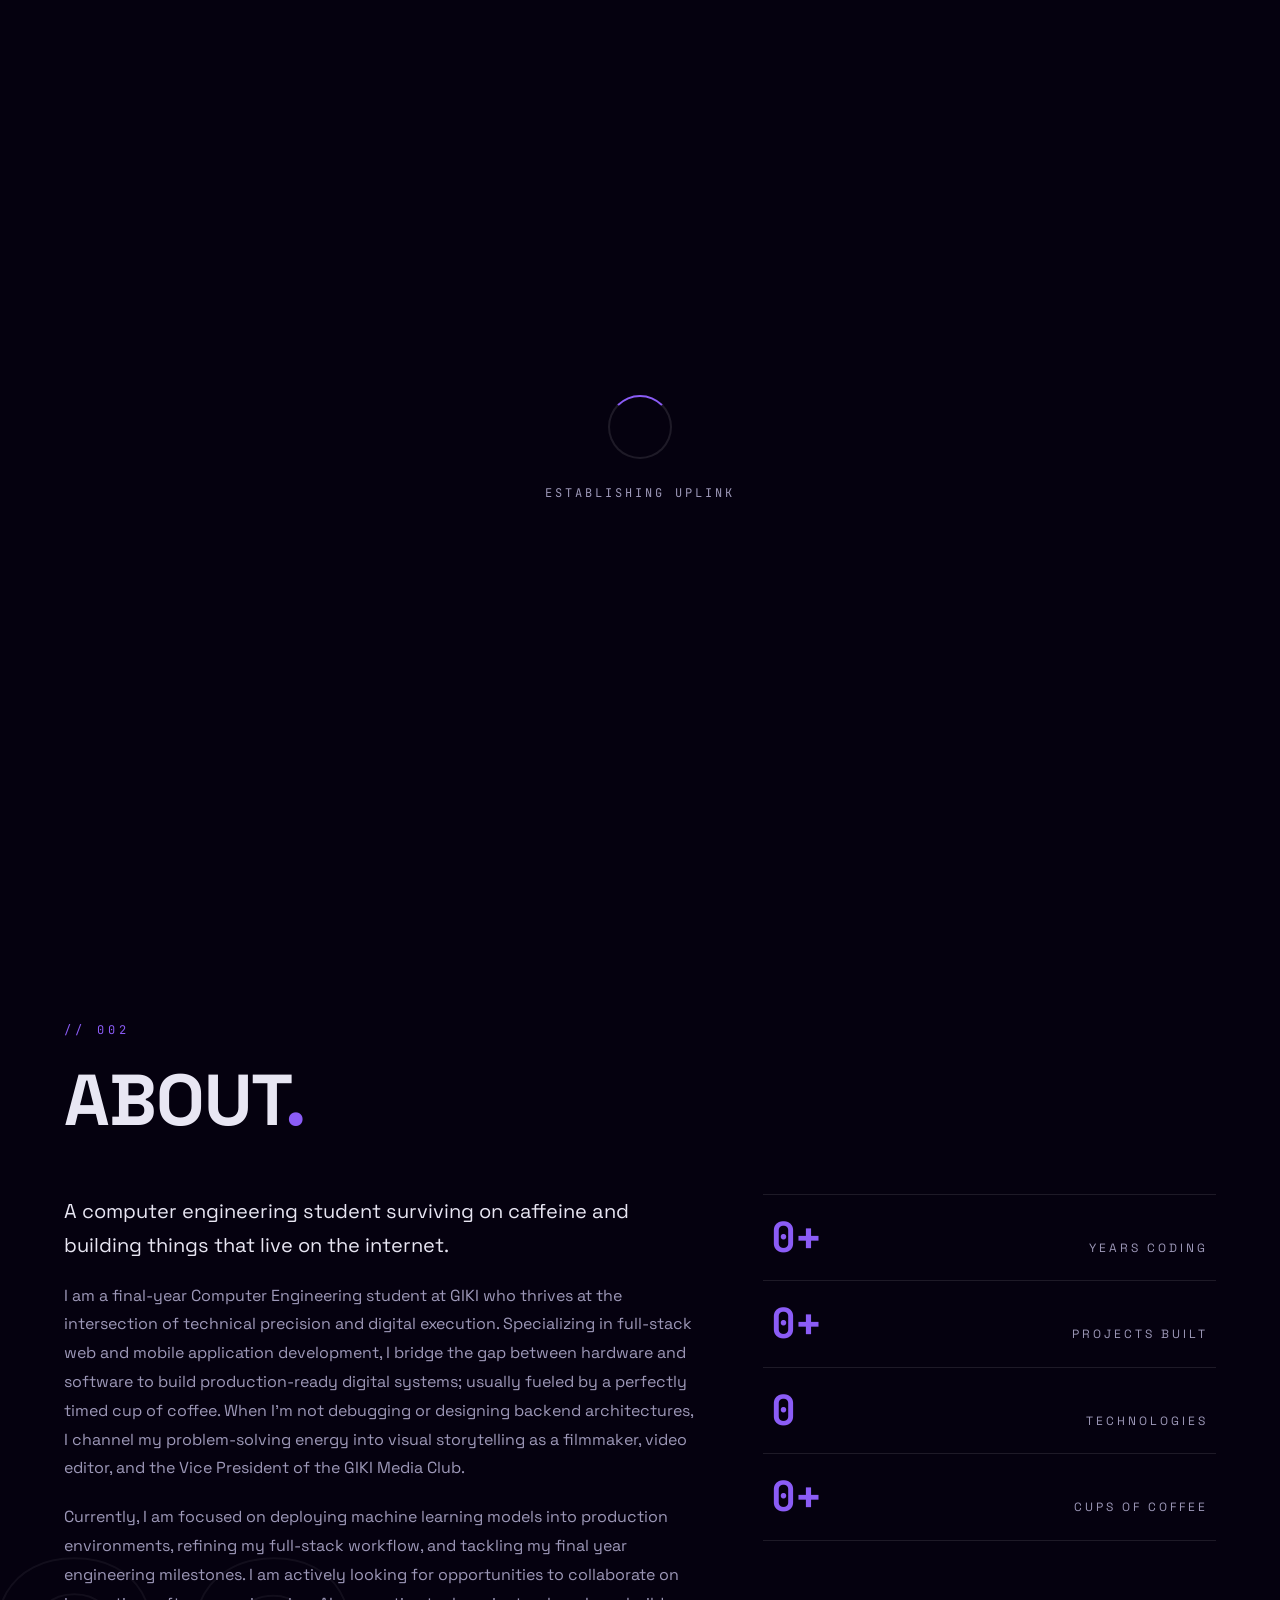
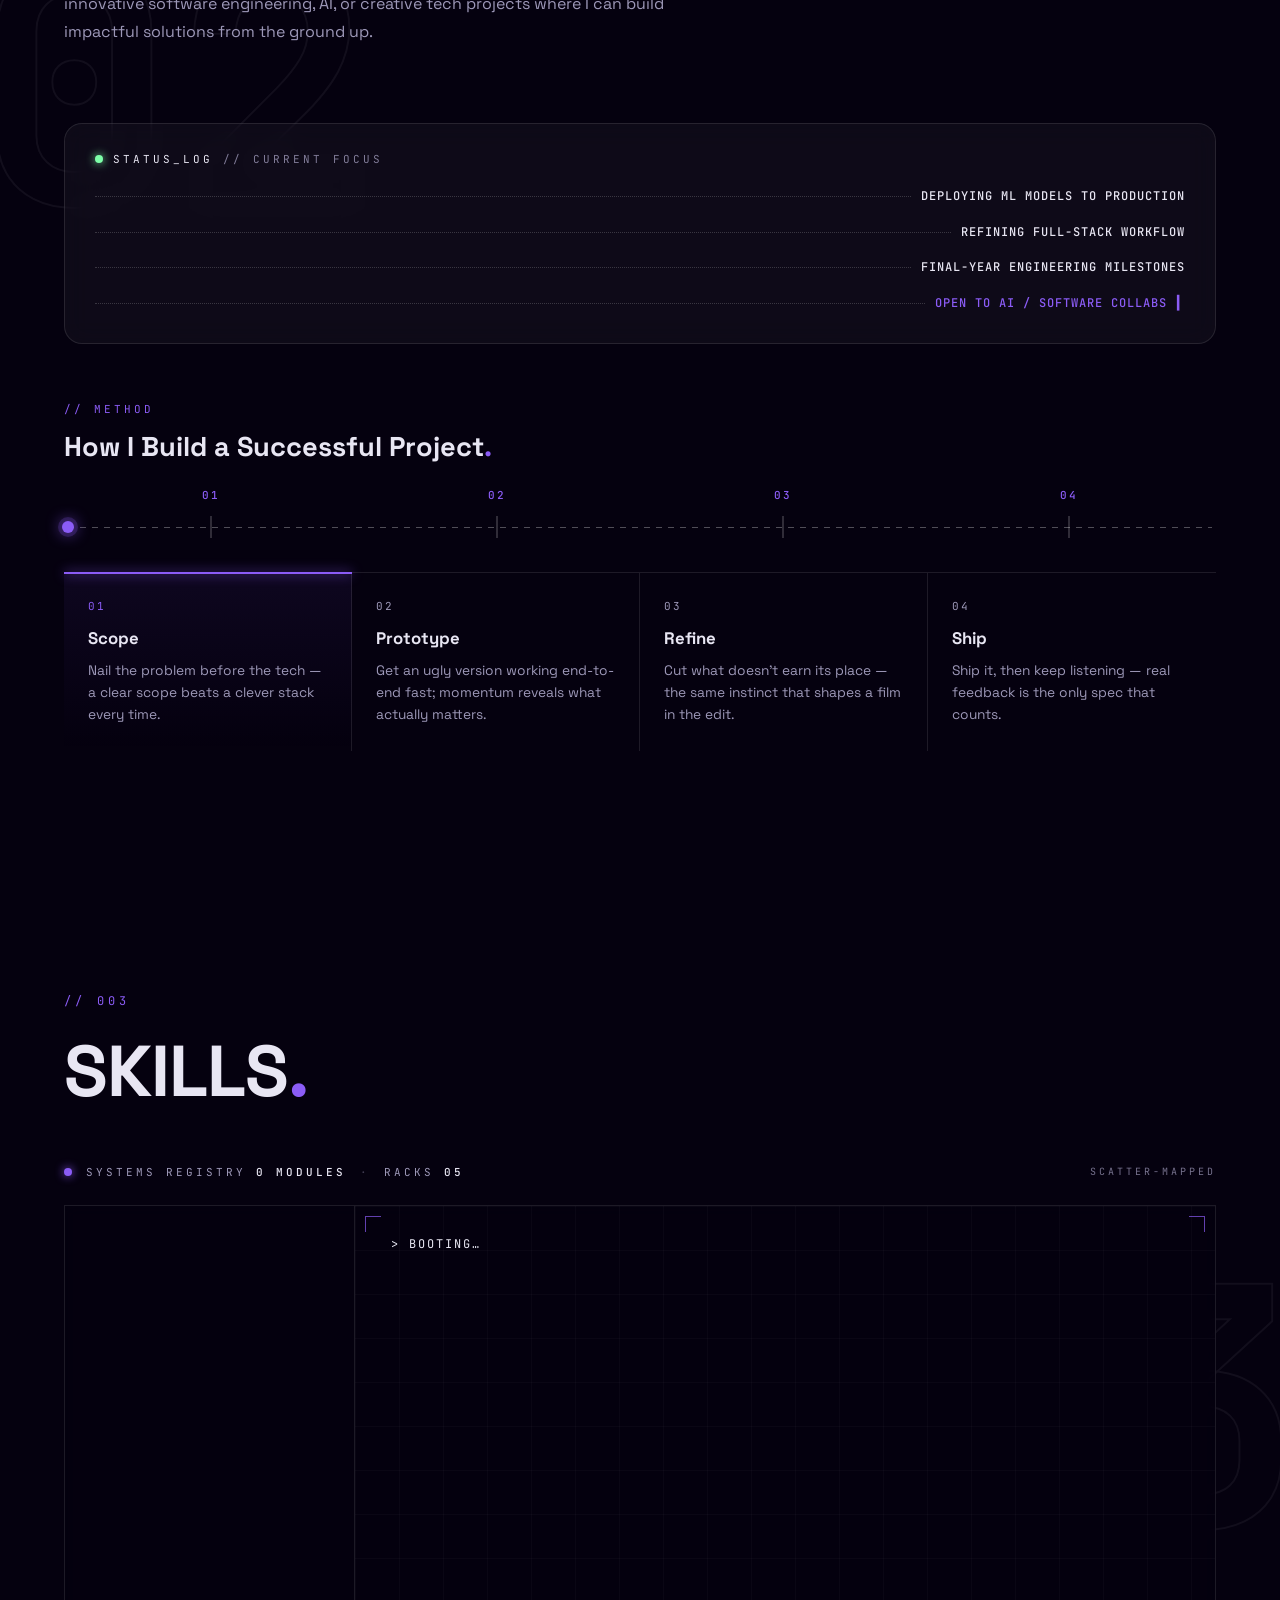
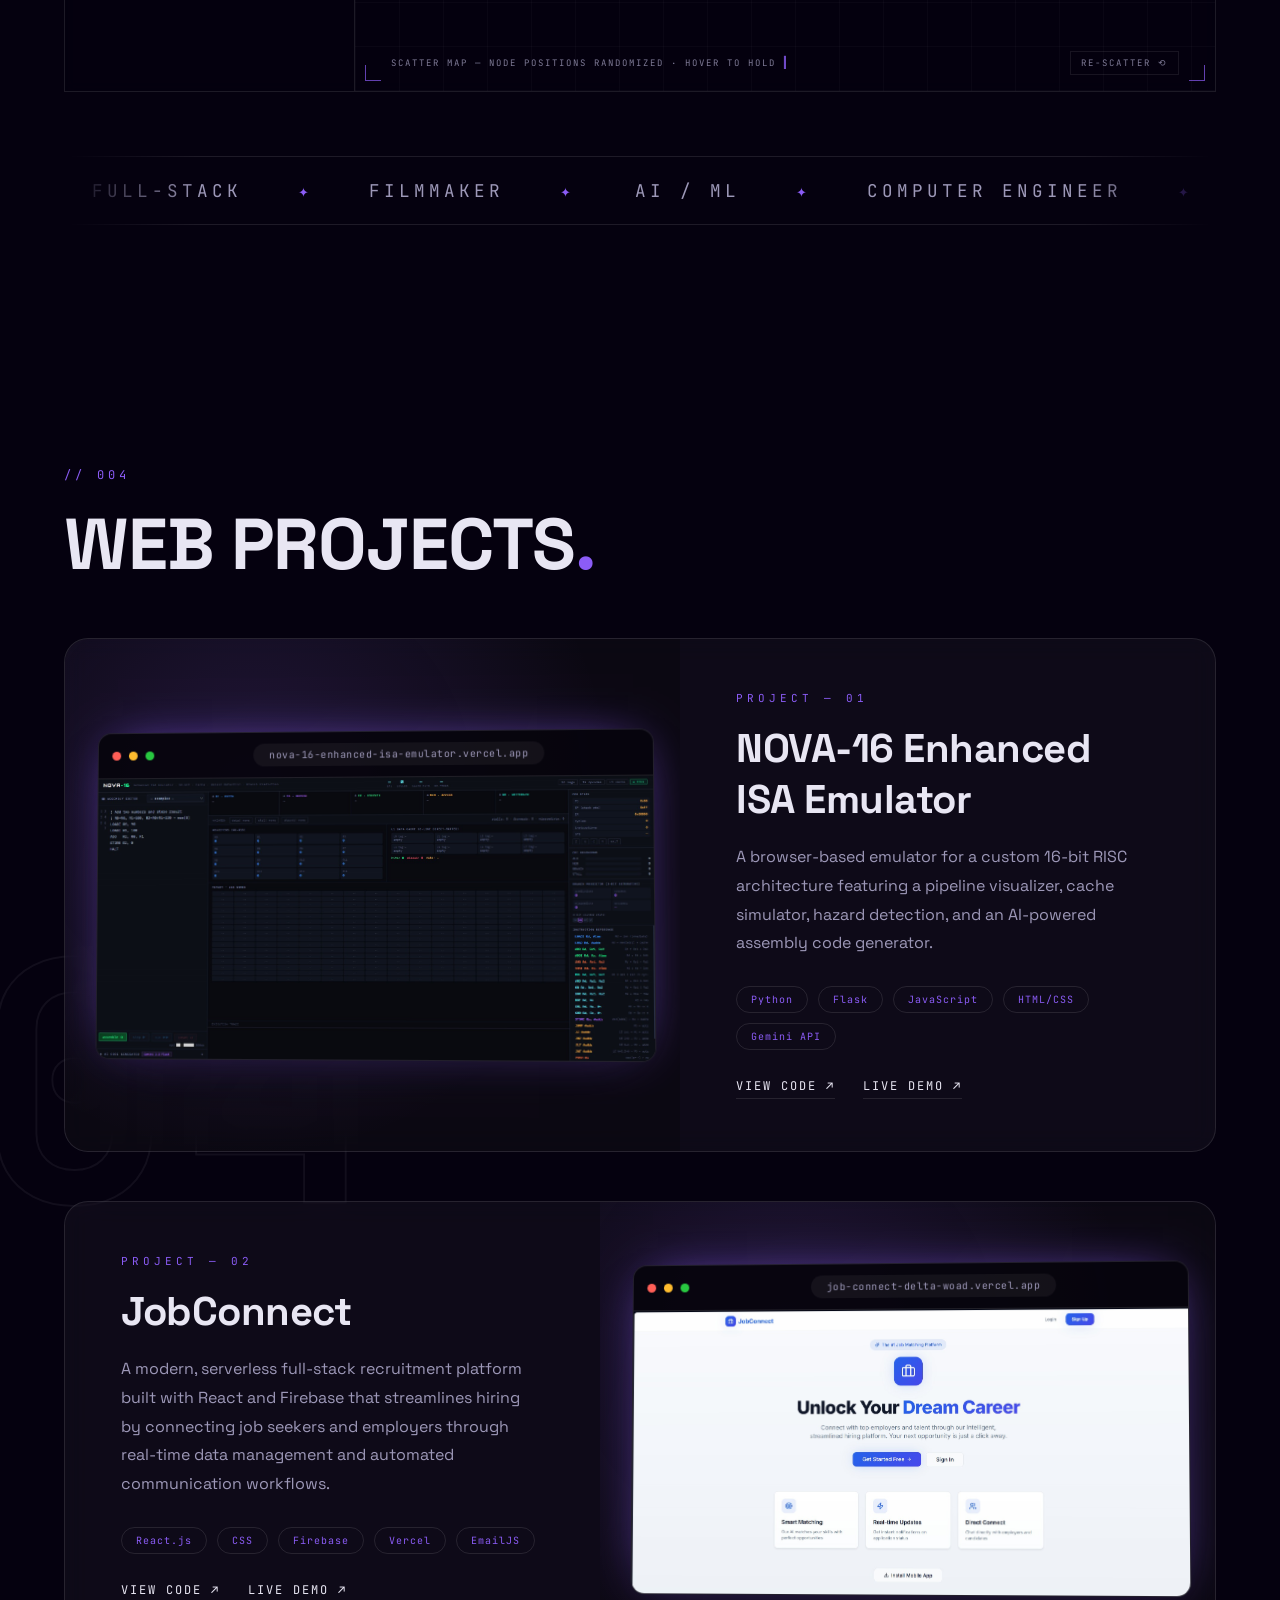
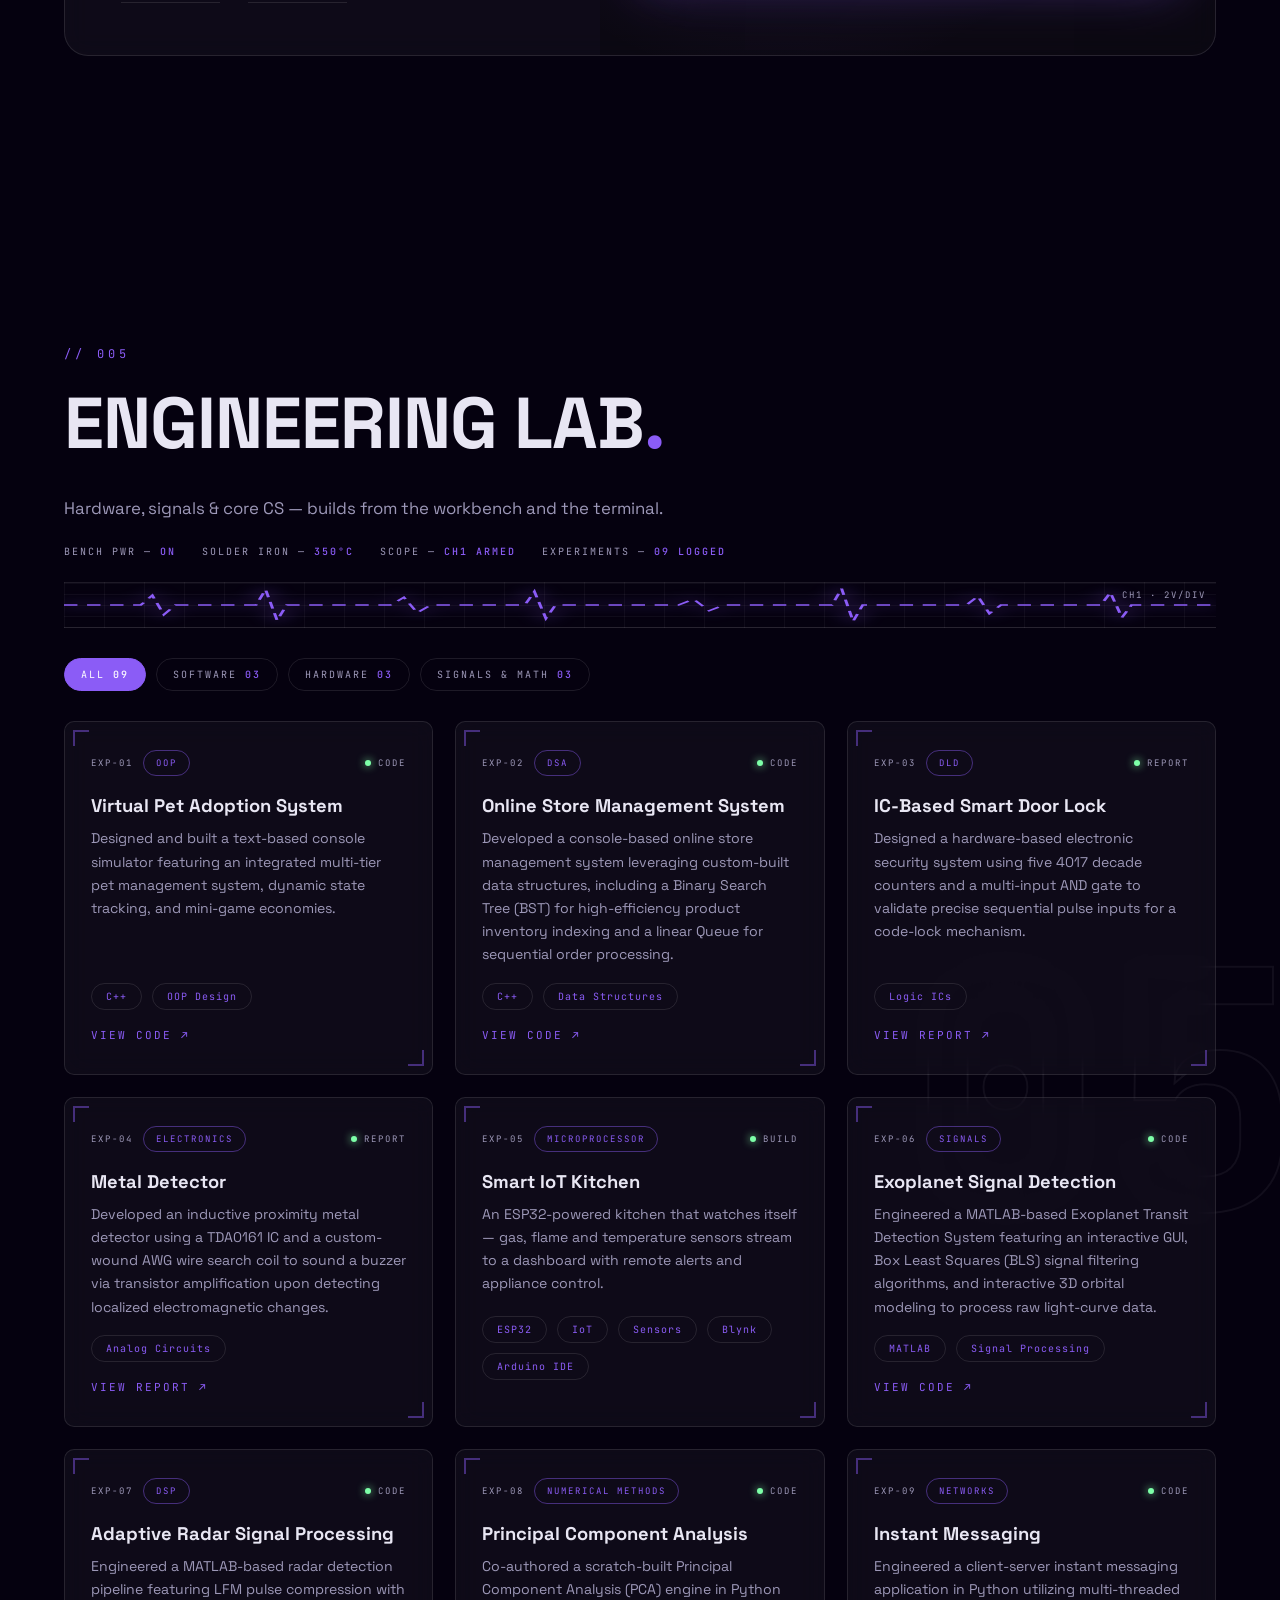
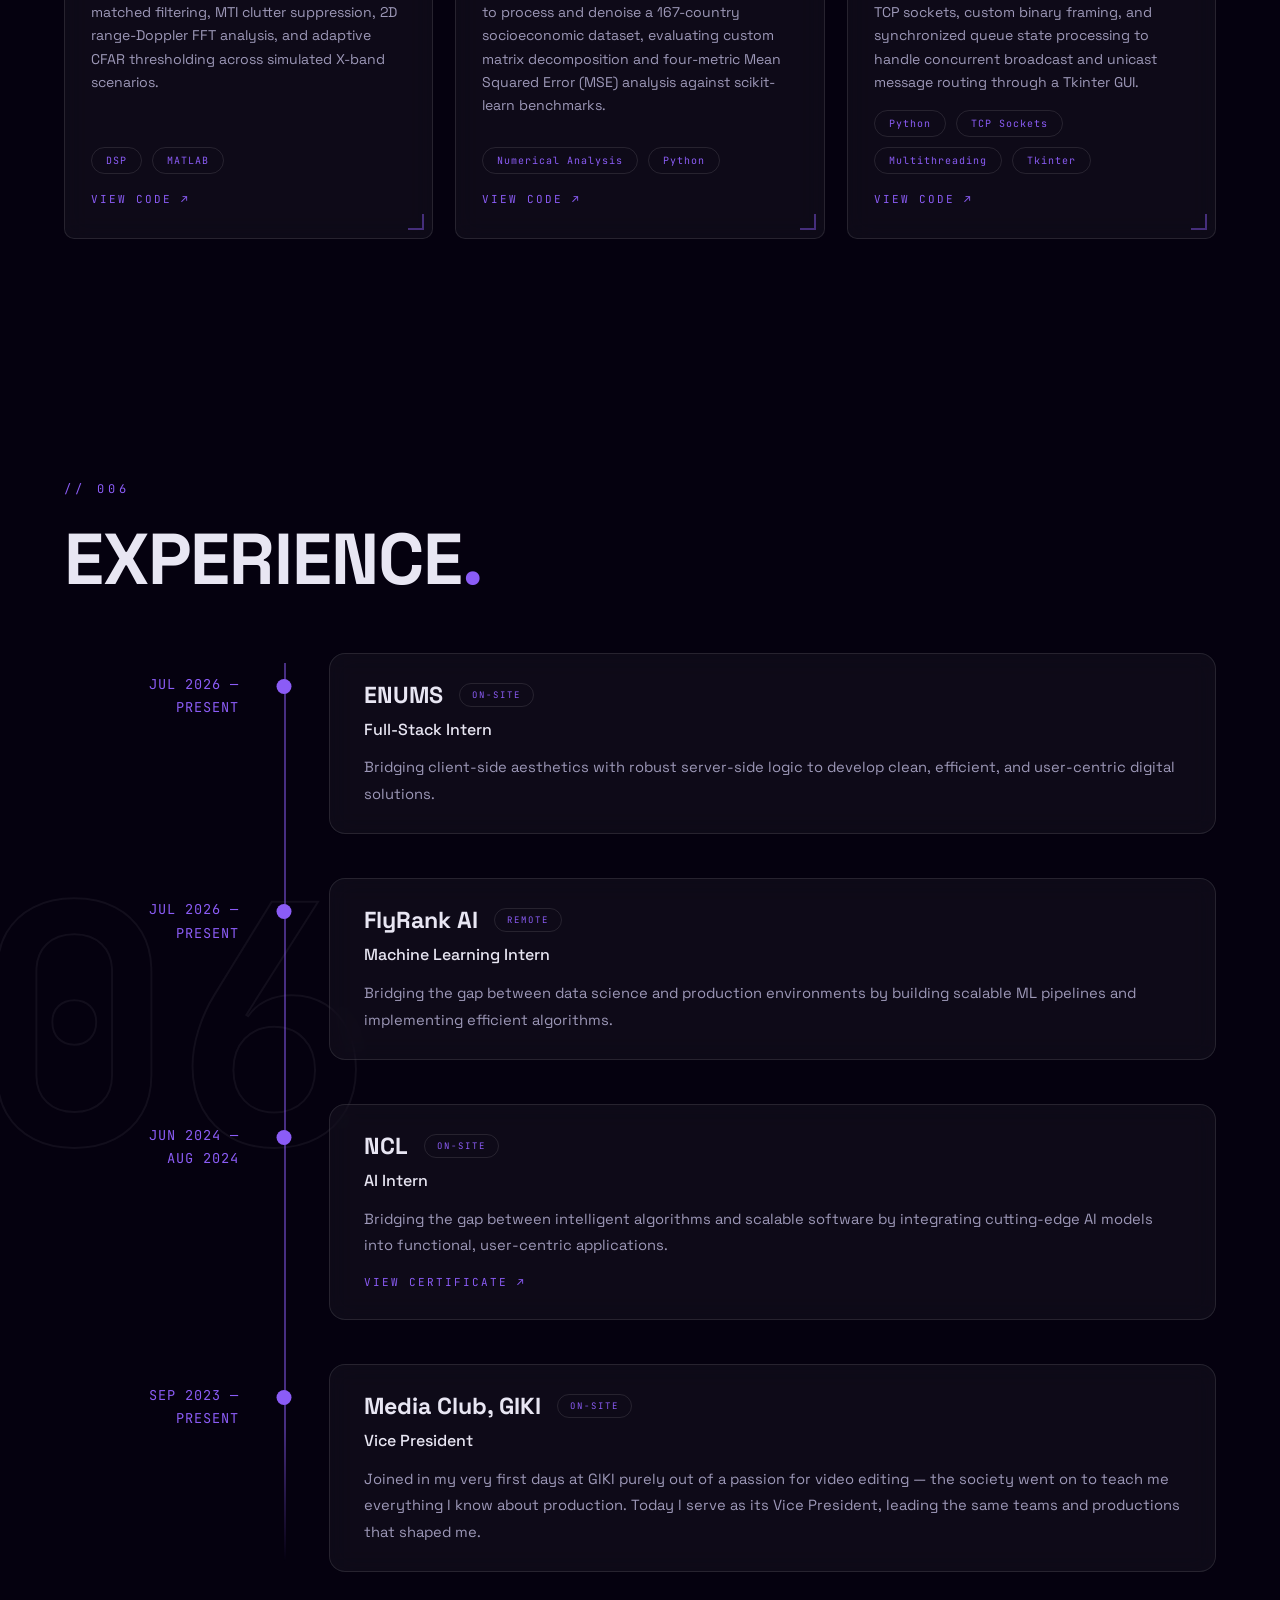
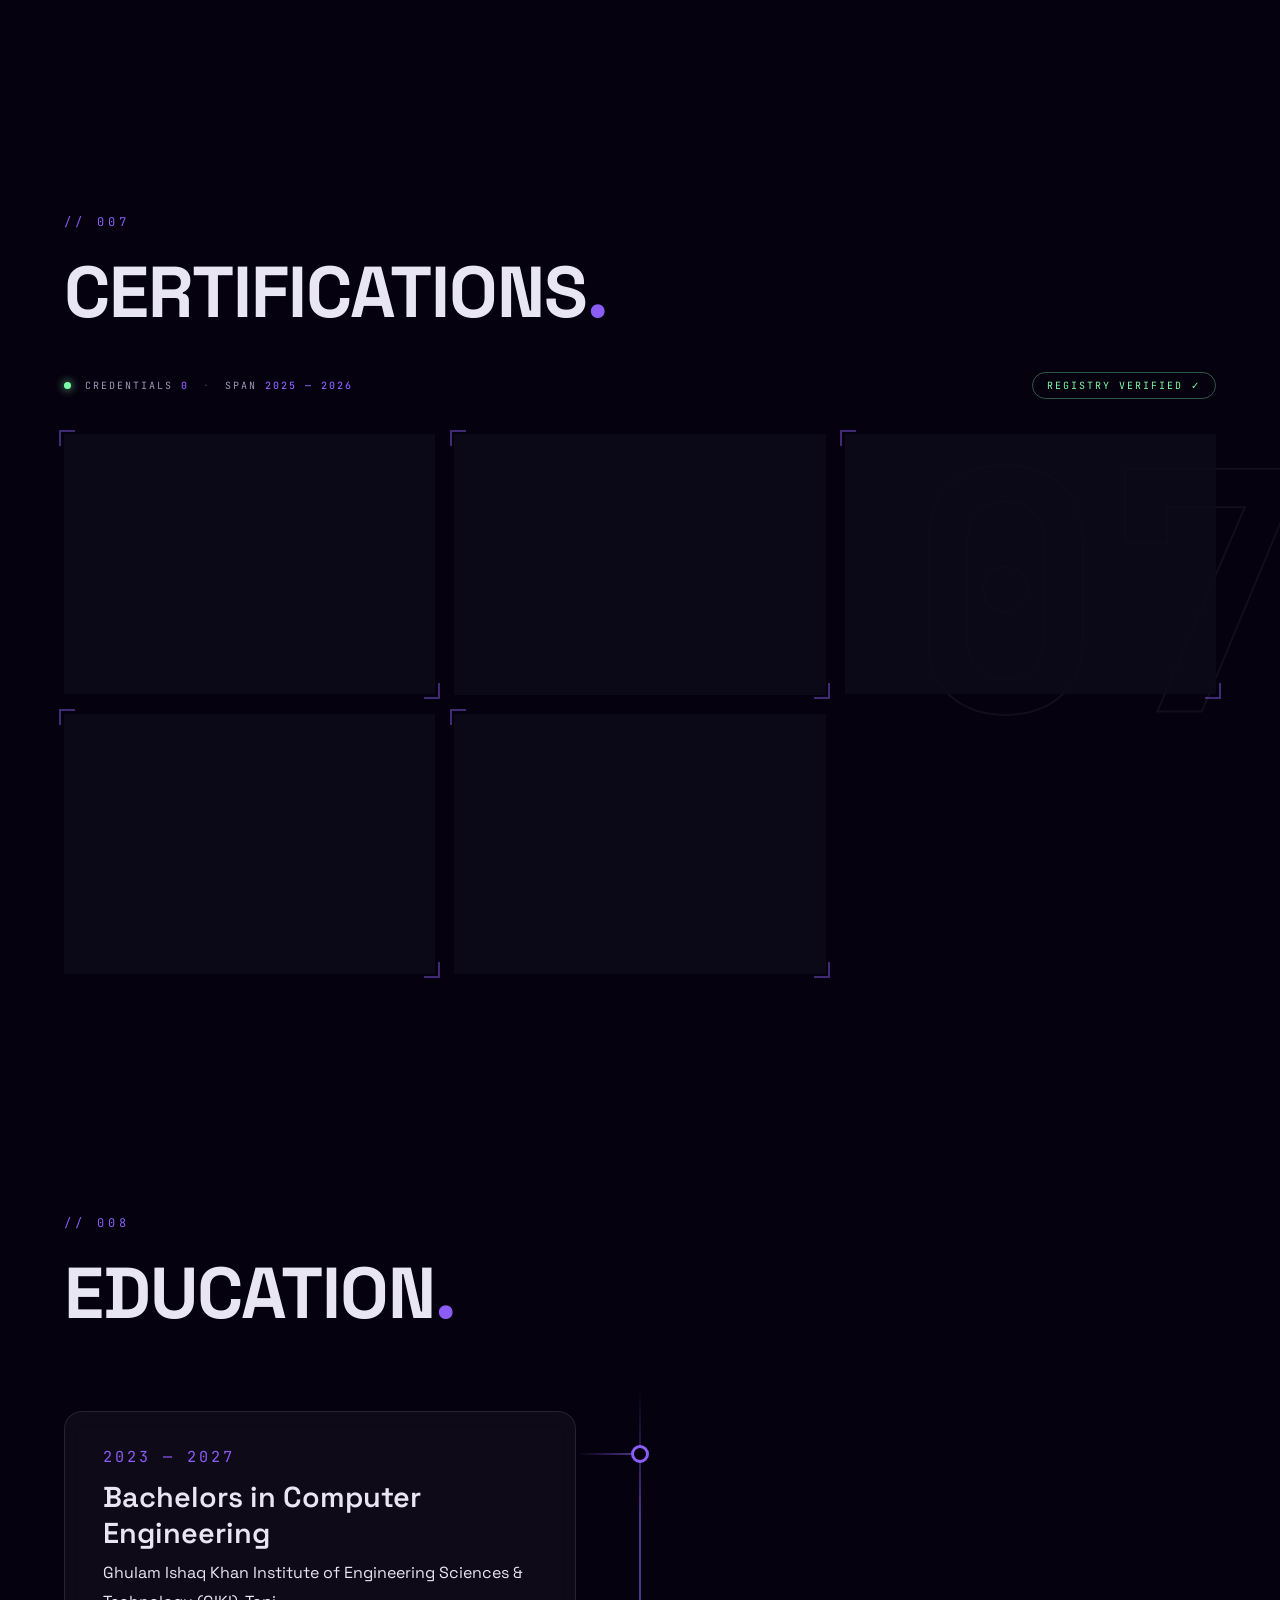
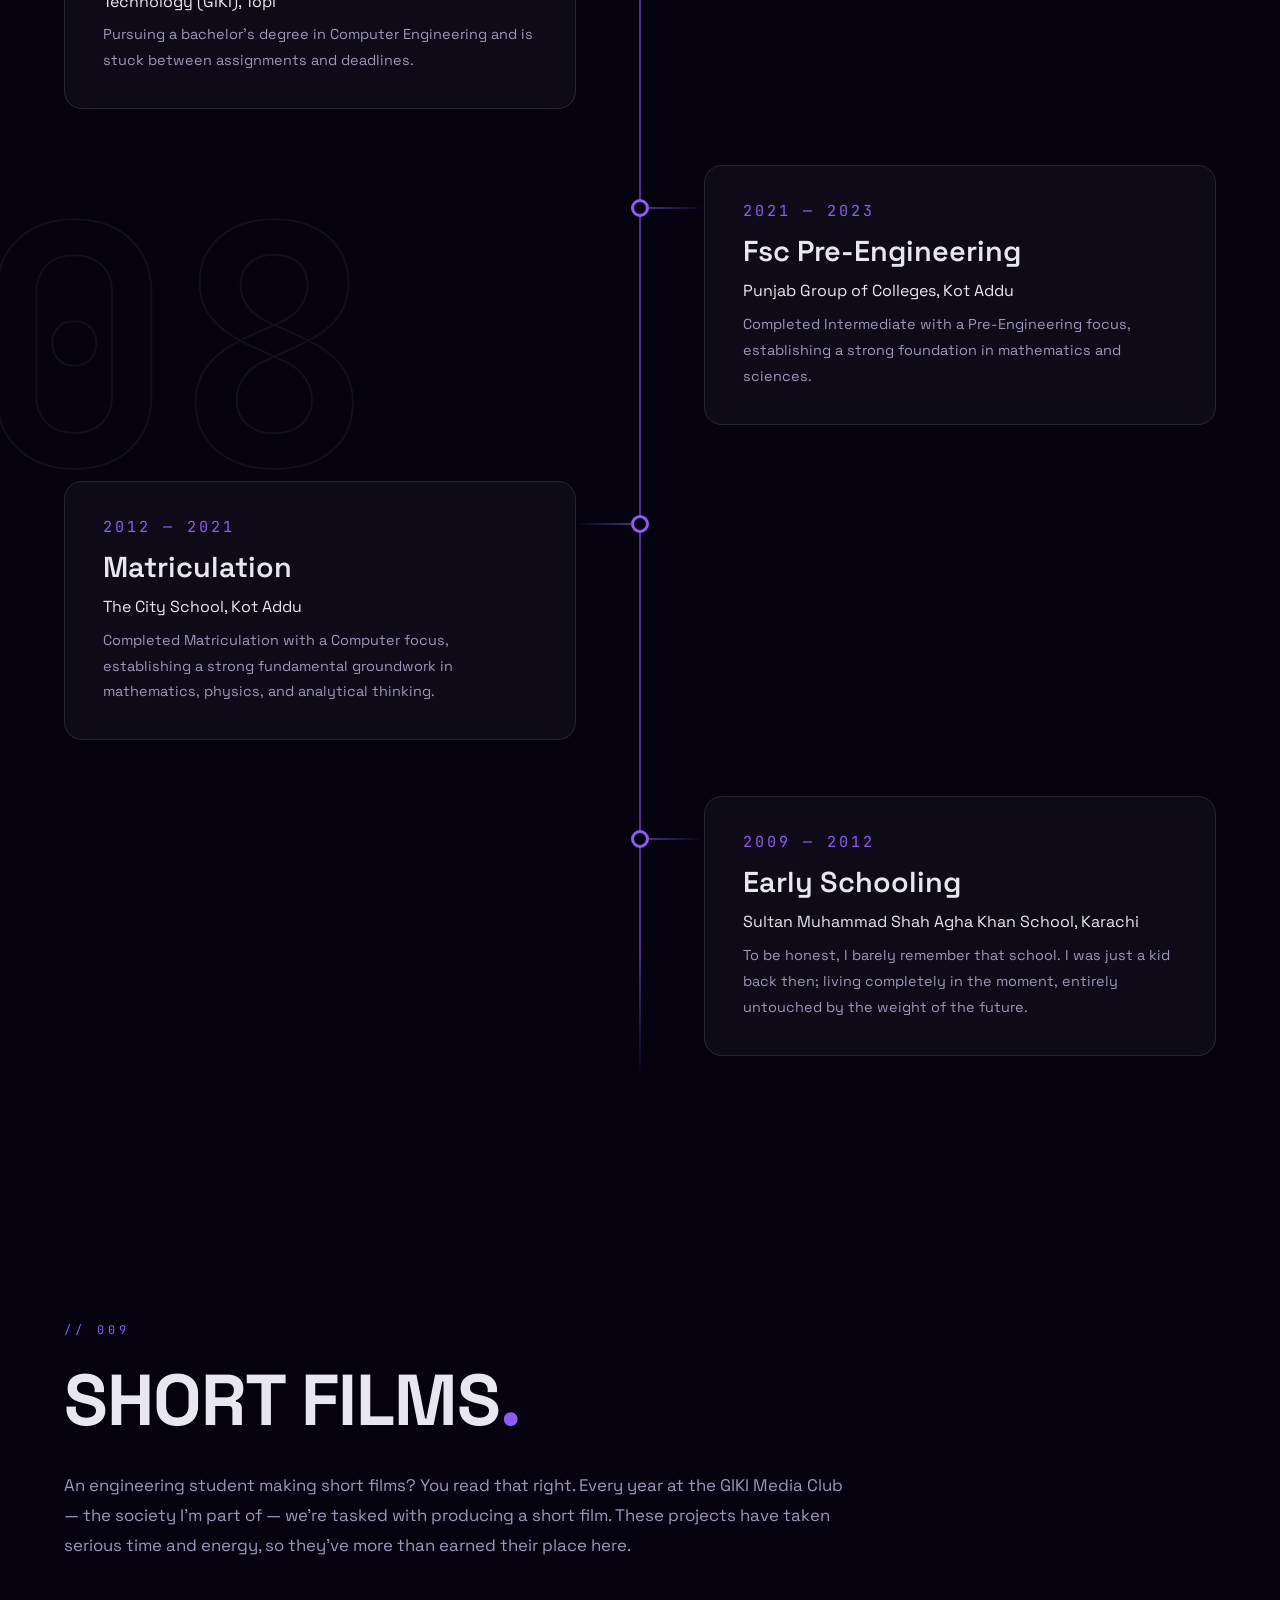
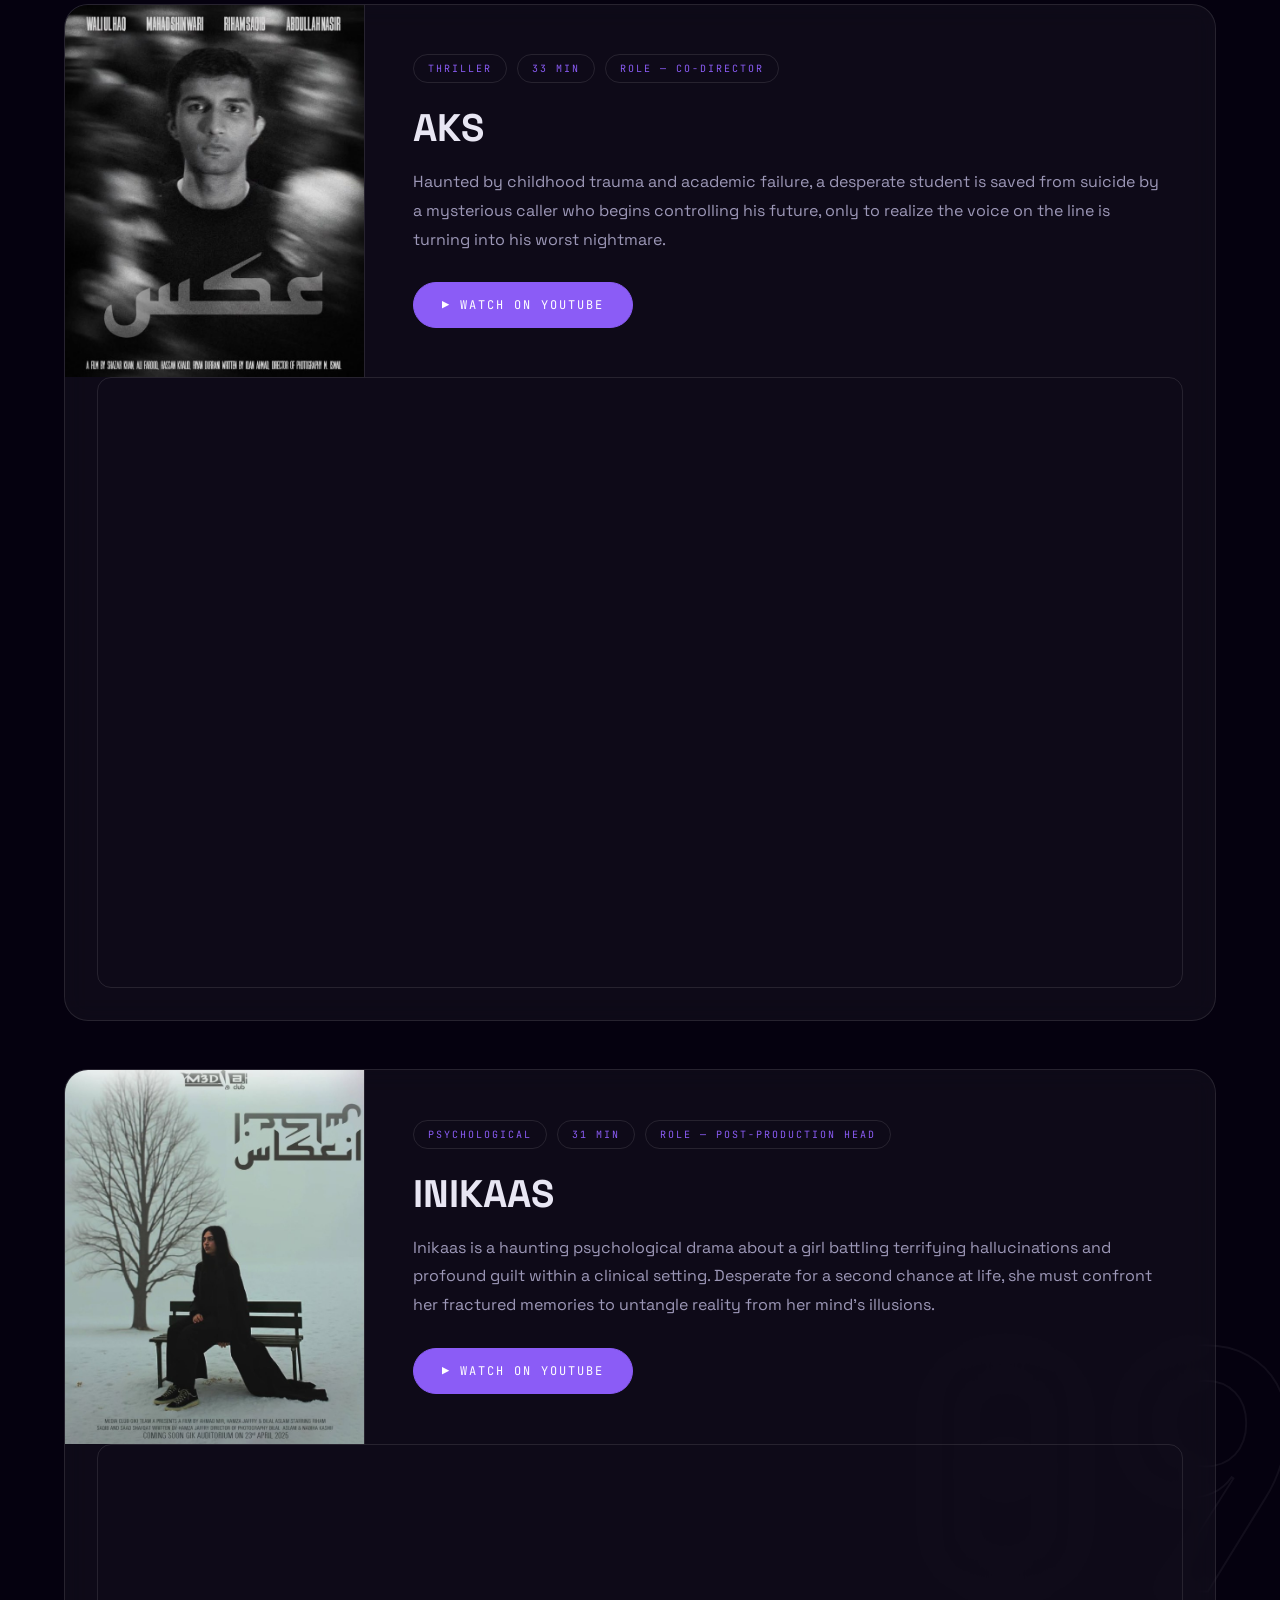
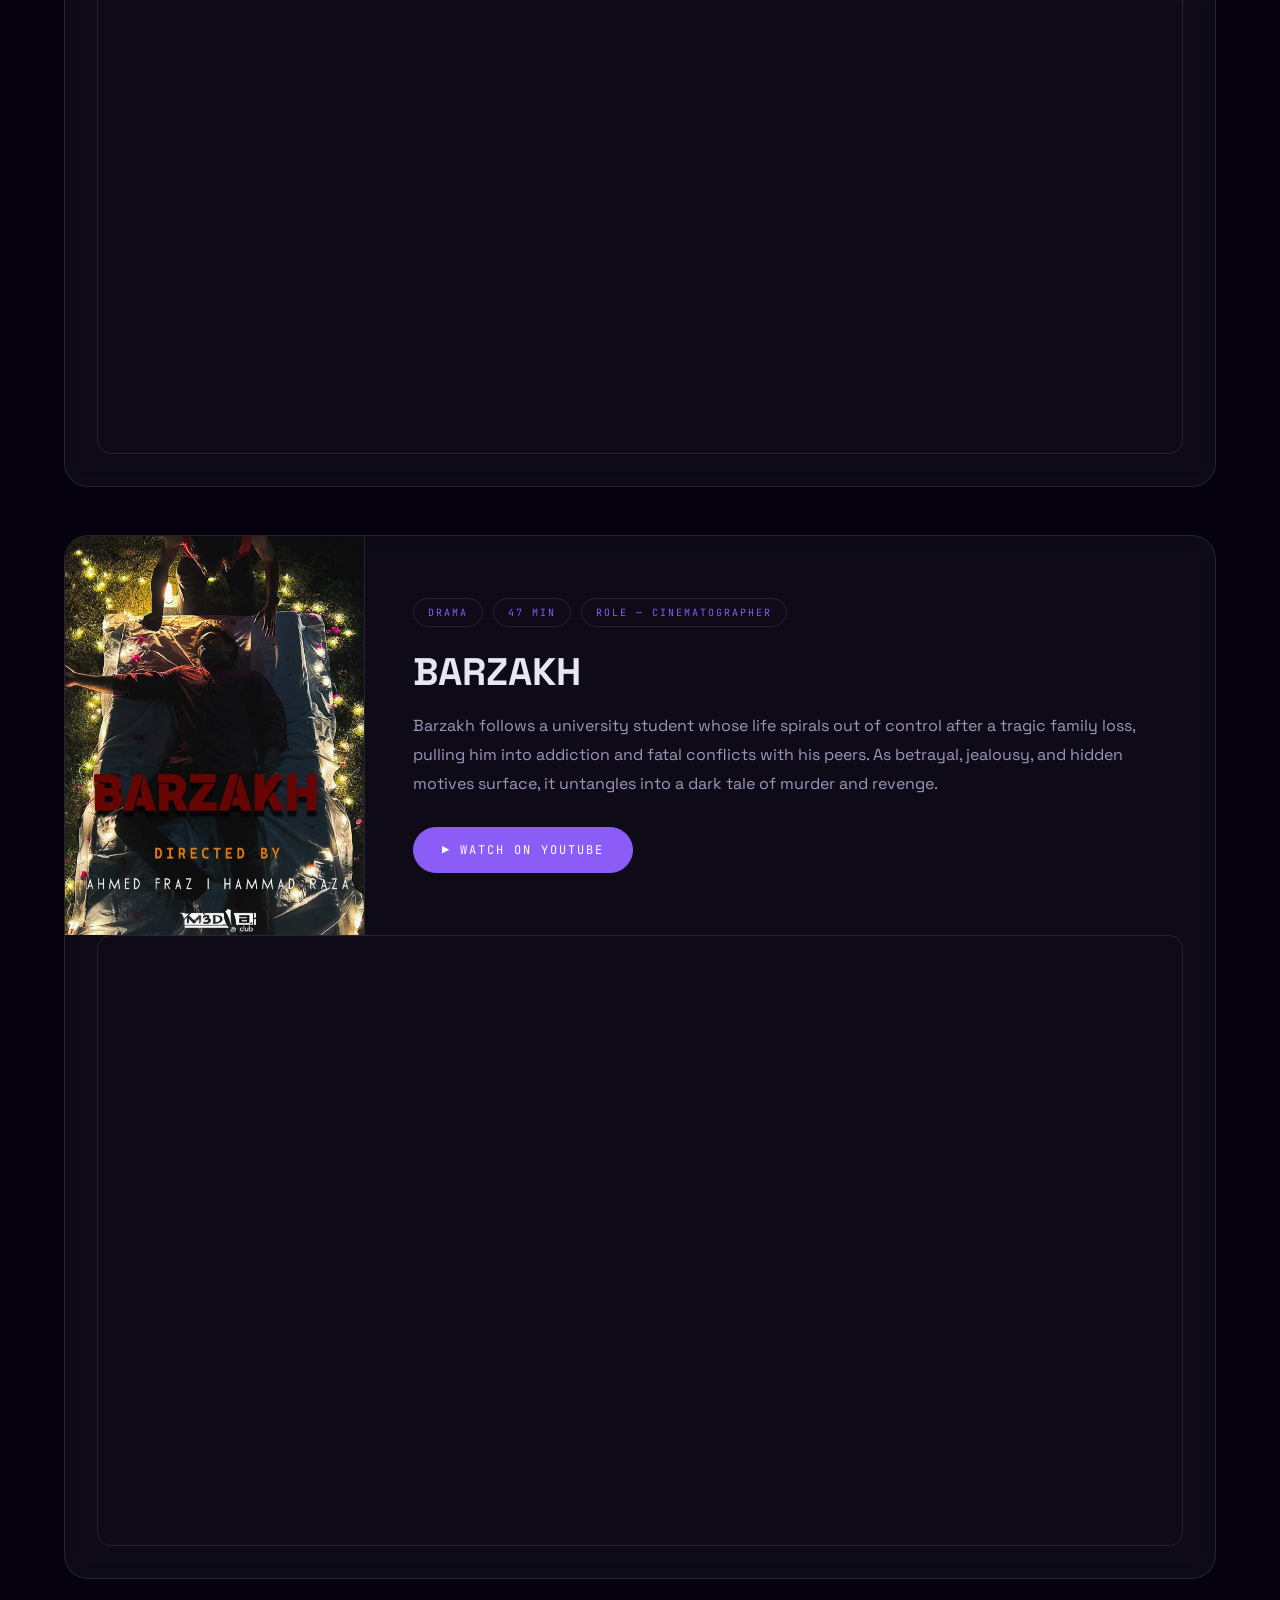
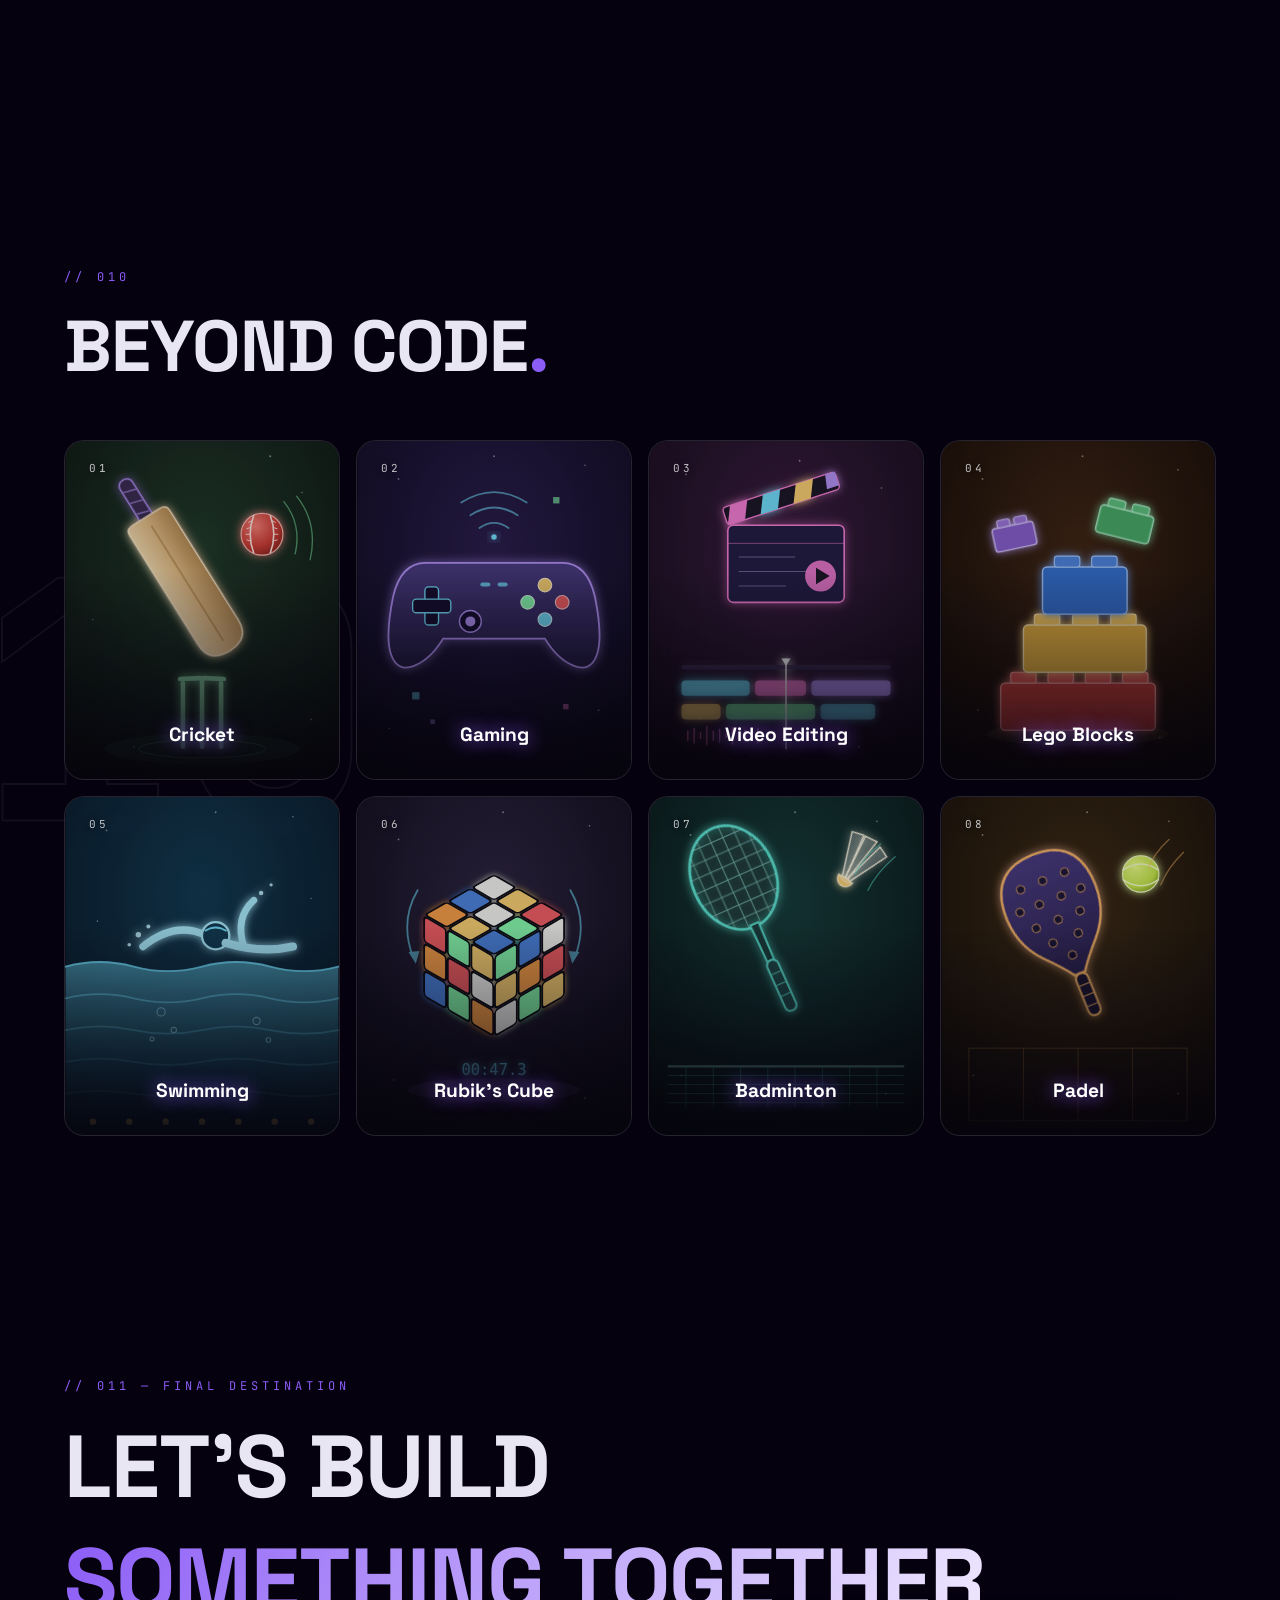
==== index.html @ 7db6c8c0 "Initial portfolio commit" ====
<!DOCTYPE html>
<html lang="en">
<head>
  <meta charset="UTF-8" />
  <meta name="viewport" content="width=device-width, initial-scale=1.0" />
  <title>Hassan Khalid — Portfolio</title>
  <link rel="preconnect" href="https://fonts.googleapis.com">
  <link href="https://fonts.googleapis.com/css2?family=Space+Grotesk:wght@300;400;500;600;700&family=JetBrains+Mono:wght@400;500&display=swap" rel="stylesheet">
  <link rel="stylesheet" href="css/style.css" />
</head>
<body>

  <!-- ============ LOADER ============ -->
  <div id="loader">
    <div class="loader-inner">
      <div class="loader-ring"></div>
      <p class="loader-text">ESTABLISHING UPLINK<span class="dots"></span></p>
    </div>
  </div>

  <!-- ============ LAUNCH SEQUENCE OVERLAY (countdown + shockwaves) ============ -->
  <div id="launch-overlay" aria-hidden="true">
    <div class="shockwave"></div>
    <div class="shockwave shock-2"></div>
    <div class="boot-wrap mono">
      <p class="boot-title">LAUNCH CONTROL // PRE-FLIGHT</p>
      <div class="boot-log">
        <p class="boot-line">&gt; CORE SYSTEMS<span class="lead"></span><b>CHECKED</b></p>
        <p class="boot-line">&gt; NAVIGATION<span class="lead"></span><b>LOCKED</b></p>
        <p class="boot-line">&gt; FUEL — COFFEE<span class="lead"></span><b>98.6%</b></p>
        <p class="boot-line">&gt; CREATIVE MODULES<span class="lead"></span><b>LOADED</b></p>
        <p class="boot-line">&gt; COMMS ARRAY<span class="lead"></span><b>ONLINE</b></p>
        <p class="boot-line boot-go">&gt;&gt; ALL SYSTEMS GO — LIFTOFF</p>
      </div>
      <div class="boot-bar-row">
        <div class="boot-bar"><span class="boot-bar-fill"></span></div>
        <span class="boot-pct"><b id="boot-pct-val">0</b>%</span>
      </div>
    </div>
  </div>
  <div id="ignite-flash" aria-hidden="true"></div>

  <!-- ============ 3D CANVAS (fixed behind everything) ============ -->
  <canvas id="bg"></canvas>

  <!-- ============ SCROLL PROGRESS BAR ============ -->
  <div id="progress-bar"></div>

  <!-- ============ TOP BAR ============ -->
  <header id="topbar">
    <a href="#hero" class="logo hoverable">&lt;PORTFOLIO/&gt;</a>
    <!-- Mission-control nav: only shown while the launch section fills the screen,
         fades out the moment you scroll away (see updateHeaderNav in main.js) -->
    <nav id="header-nav" class="mono">
      <a href="#about" class="hoverable">About</a>
      <a href="#skills" class="hoverable">Skills</a>
      <a href="#projects" class="hoverable">Projects</a>
      <a href="#contact" class="hoverable">Contact</a>
    </nav>
    <span class="zone-label" id="zone-label">// 001 — LAUNCH</span>
  </header>

  <!-- ============ SIDE NAV DOTS ============ -->
  <nav id="dots-nav">
    <a href="#hero"      class="dot hoverable" data-label="Launch"></a>
    <a href="#about"     class="dot hoverable" data-label="About"></a>
    <a href="#skills"    class="dot hoverable" data-label="Skills"></a>
    <a href="#projects"  class="dot hoverable" data-label="Web Projects"></a>
    <a href="#lab"       class="dot hoverable" data-label="Engineering Lab"></a>
    <a href="#experience" class="dot hoverable" data-label="Experience"></a>
    <a href="#certifications" class="dot hoverable" data-label="Certifications"></a>
    <a href="#education" class="dot hoverable" data-label="Education"></a>
    <a href="#shortfilms" class="dot hoverable" data-label="Short Films"></a>
    <a href="#interests" class="dot hoverable" data-label="Interests"></a>
    <a href="#contact"   class="dot hoverable" data-label="Contact"></a>
  </nav>

  <!-- ============ LEFT SOCIAL RAIL (zone-colored, always visible) ============ -->
  <nav id="social-rail">
    <a href="mailto:hassank8125@gmail.com" class="social-dot social-dot-gmail hoverable" data-label="hassank8125@gmail.com" aria-label="Gmail">
      <svg viewBox="0 0 24 24" xmlns="http://www.w3.org/2000/svg"><path d="M24 5.457v13.909c0 .904-.732 1.636-1.636 1.636h-3.819V11.73L12 16.64l-6.545-4.91v9.273H1.636A1.636 1.636 0 0 1 0 19.366V5.457c0-.379.128-.75.365-1.05.362-.475.958-.734 1.575-.684.36.029.708.157.995.368L12 10.114l9.065-6.023c.287-.21.635-.339.995-.368a1.636 1.636 0 0 1 1.575.684c.237.3.365.671.365 1.05z"/></svg>
    </a>
    <a href="https://www.linkedin.com/in/hassankhalid8/" target="_blank" rel="noopener" class="social-dot hoverable" data-label="LinkedIn" aria-label="LinkedIn">
      <svg viewBox="0 0 24 24" xmlns="http://www.w3.org/2000/svg"><path d="M19 3a2 2 0 0 1 2 2v14a2 2 0 0 1-2 2H5a2 2 0 0 1-2-2V5a2 2 0 0 1 2-2h14zM8.34 18.34V9.75H5.67v8.59h2.67zM7 8.48a1.55 1.55 0 1 0 0-3.1 1.55 1.55 0 0 0 0 3.1zm11.34 9.86v-4.71c0-2.52-1.34-3.69-3.13-3.69-1.44 0-2.09.79-2.45 1.35v-1.54H10.1c.04.75 0 8.59 0 8.59h2.66v-4.8c0-.26.02-.51.1-.7.19-.51.63-1.04 1.37-1.04.96 0 1.35.77 1.35 1.9v4.64h2.76z"/></svg>
    </a>
    <a href="https://github.com/HassanKhalid8" target="_blank" rel="noopener" class="social-dot hoverable" data-label="GitHub" aria-label="GitHub">
      <svg viewBox="0 0 24 24" xmlns="http://www.w3.org/2000/svg"><path d="M12 .5C5.65.5.5 5.65.5 12c0 5.08 3.29 9.39 7.86 10.91.58.11.79-.25.79-.56 0-.28-.01-1.02-.02-2-3.2.7-3.88-1.54-3.88-1.54-.52-1.33-1.28-1.68-1.28-1.68-1.04-.72.08-.7.08-.7 1.15.08 1.76 1.18 1.76 1.18 1.03 1.75 2.69 1.25 3.34.95.1-.74.4-1.25.72-1.54-2.55-.29-5.24-1.28-5.24-5.68 0-1.26.45-2.28 1.18-3.09-.12-.29-.51-1.46.11-3.05 0 0 .96-.31 3.15 1.18a10.9 10.9 0 0 1 5.74 0c2.19-1.49 3.15-1.18 3.15-1.18.62 1.59.23 2.76.11 3.05.73.81 1.18 1.83 1.18 3.09 0 4.41-2.69 5.38-5.26 5.66.41.36.78 1.06.78 2.14 0 1.54-.01 2.79-.01 3.17 0 .31.21.67.8.56A10.52 10.52 0 0 0 23.5 12C23.5 5.65 18.35.5 12 .5z"/></svg>
    </a>
    <span class="social-rail-line"></span>
  </nav>

  <!-- ============ CUSTOM CURSOR ============ -->
  <div id="cursor"></div>
  <div id="cursor-ring"></div>

  <!-- ============ CONTENT ============ -->
  <main id="content">

    <!-- ========== 01 · HERO / LAUNCH ========== -->
    <section id="hero" class="section" data-zone="0">
      <!-- Cockpit HUD: corner brackets + live telemetry (mission clock, altitude, cursor) -->
      <div class="hud" aria-hidden="true">
        <span class="hud-corner hud-tl"></span>
        <span class="hud-corner hud-tr"></span>
        <span class="hud-corner hud-bl"></span>
        <span class="hud-corner hud-br"></span>
        <span class="hud-readout hud-fuel mono">FUEL: COFFEE <b id="hud-fuel-val">99.9</b>%</span>
        <span class="hud-readout hud-clock mono">T+ <b id="hud-elapsed-val">00:00:00</b> · <b id="hud-clock-val">--:--:--</b> MISSION CLOCK</span>
        <span class="hud-readout hud-coords mono">CUR <b id="hud-coords-val">X 0.500 · Y 0.500</b></span>
      </div>
      <div class="section-inner hero-inner">
        <div class="hero-photo" id="hero-photo">
          <div class="hero-photo-frame hoverable">
            <div class="photo-orb"></div>
            <div class="photo-ring"></div>
            <div class="photo-ring photo-ring-2"></div>
            <img src="assets/profile-cutout.png" alt="Hassan Khalid" />
            <div class="holo-scan" aria-hidden="true"></div>
            <!-- scanner lens: cartoon version revealed only under the cursor -->
            <div class="scan-lens" aria-hidden="true">
              <img src="assets/cartoon2.png" alt="" />
            </div>
            <div class="scan-ring" aria-hidden="true"></div>
            <span class="float-chip fc-1 mono">&lt;/&gt; FULL-STACK</span>
            <span class="float-chip fc-2 mono">🎬 FILMMAKER</span>
            <span class="float-chip fc-3 mono">🤖 AI / ML</span>
            <span class="float-chip fc-4 mono">⚙ COMPUTER ENGINEER</span>
            <span class="float-chip fc-5 mono">✏ UI/UX DESIGNER</span>
            <div class="hero-photo-tag mono">
              <span>PILOT — H. KHALID</span>
              <span class="status-dot">● ONLINE</span>
            </div>
          </div>
        </div>
        <div class="hero-text">
          <p class="reveal eyebrow mono">// TRANSMISSION INCOMING — HI, I'M</p>
          <h1 class="reveal hero-name hoverable" id="hero-name">
            <span class="line">HASSAN</span>
            <span class="line gradient-text">KHALID</span>
          </h1>
          <p class="reveal hero-tagline">
            <span class="mono" id="typewriter"></span><span class="caret">▍</span>
          </p>
          <div class="reveal hero-meta mono">
            <span class="meta-chip hoverable">📍 BASED IN KARACHI</span>
            <span class="meta-chip hoverable">🎓 GIKI — CLASS OF 2027</span>
            <span class="meta-chip meta-chip-live hoverable"><span class="pulse-dot"></span>OPEN TO REMOTE JOBS</span>
          </div>
          <div class="reveal hero-cta">
            <a href="#projects" class="btn btn-solid hoverable">Explore My Work</a>
            <a href="#contact" class="btn btn-ghost hoverable">Make Contact</a>
          </div>
          <div class="reveal hero-stats mono">
            <span class="hs-item"><b>3+</b> YRS CODING</span>
            <span class="hs-sep">//</span>
            <span class="hs-item"><b>15+</b> PROJECTS</span>
            <span class="hs-sep">//</span>
            <span class="hs-item"><b>VP</b> MEDIA CLUB</span>
          </div>
        </div>
      </div>
      <div class="scroll-hint">
        <span class="mono">SCROLL TO BEGIN JOURNEY</span>
        <div class="scroll-line"></div>
      </div>
    </section>

    <!-- ========== 02 · ABOUT ========== -->
    <section id="about" class="section" data-zone="1" data-num="02">
      <div class="section-inner">
        <p class="reveal section-num mono">// 002</p>
        <h2 class="reveal section-title">ABOUT<span class="accent">.</span></h2>
        <div class="about-grid">
          <div class="about-text">
            <p class="reveal lead">
              A computer engineering student surviving on caffeine and building
              things that live on the internet.
            </p>
            <p class="reveal">
              I am a final-year Computer Engineering student at GIKI who thrives at
              the intersection of technical precision and digital execution.
              Specializing in full-stack web and mobile application development,
              I bridge the gap between hardware and software to build
              production-ready digital systems; usually fueled by a perfectly
              timed cup of coffee. When I'm not debugging or designing backend
              architectures, I channel my problem-solving energy into visual
              storytelling as a filmmaker, video editor, and the Vice President
              of the GIKI Media Club.
            </p>
            <p class="reveal">
              Currently, I am focused on deploying machine learning models into
              production environments, refining my full-stack workflow, and
              tackling my final year engineering milestones. I am actively looking
              for opportunities to collaborate on innovative software engineering,
              AI, or creative tech projects where I can build impactful solutions
              from the ground up.
            </p>
          </div>
          <div class="reveal about-stats">
            <div class="stat-line hoverable">
              <span class="stat-value mono"><span class="stat-num" data-count="3">0</span>+</span>
              <span class="stat-label">Years Coding</span>
            </div>
            <div class="stat-line hoverable">
              <span class="stat-value mono"><span class="stat-num" data-count="15">0</span>+</span>
              <span class="stat-label">Projects Built</span>
            </div>
            <div class="stat-line hoverable">
              <span class="stat-value mono"><span class="stat-num" data-count="7">0</span></span>
              <span class="stat-label">Technologies</span>
            </div>
            <div class="stat-line hoverable">
              <span class="stat-value mono"><span class="stat-num" data-count="450">0</span>+</span>
              <span class="stat-label">Cups of Coffee</span>
            </div>
          </div>
        </div>

        <!-- Status log: terminal-style "currently focused on" panel -->
        <div class="reveal about-now">
          <div class="about-now-head mono">
            <span class="about-now-dot"></span>
            <span>STATUS_LOG</span>
            <span class="about-now-tag">// CURRENT FOCUS</span>
          </div>
          <div class="about-now-lines mono">
            <p class="about-now-line"><span class="about-now-fill"></span><b>DEPLOYING ML MODELS TO PRODUCTION</b></p>
            <p class="about-now-line"><span class="about-now-fill"></span><b>REFINING FULL-STACK WORKFLOW</b></p>
            <p class="about-now-line"><span class="about-now-fill"></span><b>FINAL-YEAR ENGINEERING MILESTONES</b></p>
            <p class="about-now-line about-now-open"><span class="about-now-fill"></span><b>OPEN TO AI / SOFTWARE COLLABS</b><span class="caret">▍</span></p>
          </div>
        </div>

        <!-- Build process: scanning timeline that sweeps left-to-right, lighting up
             each step in turn. Add/remove .process-card blocks to change step count —
             the JS reads however many are present. -->
        <div class="reveal about-process">
          <p class="process-eyebrow mono">// METHOD</p>
          <h3 class="process-title">How I Build a Successful Project<span class="accent">.</span></h3>

          <div class="process-track">
            <span class="process-line"></span>
            <span class="process-scanner"></span>
            <span class="process-tick" style="left:12.5%"><b class="mono">01</b></span>
            <span class="process-tick" style="left:37.5%"><b class="mono">02</b></span>
            <span class="process-tick" style="left:62.5%"><b class="mono">03</b></span>
            <span class="process-tick" style="left:87.5%"><b class="mono">04</b></span>
          </div>

          <div class="process-grid">
            <span class="process-fill"></span>
            <article class="process-card is-active">
              <span class="process-num mono">01</span>
              <h4>Scope</h4>
              <p>Nail the problem before the tech — a clear scope beats a clever stack every time.</p>
            </article>
            <article class="process-card">
              <span class="process-num mono">02</span>
              <h4>Prototype</h4>
              <p>Get an ugly version working end-to-end fast; momentum reveals what actually matters.</p>
            </article>
            <article class="process-card">
              <span class="process-num mono">03</span>
              <h4>Refine</h4>
              <p>Cut what doesn't earn its place — the same instinct that shapes a film in the edit.</p>
            </article>
            <article class="process-card">
              <span class="process-num mono">04</span>
              <h4>Ship</h4>
              <p>Ship it, then keep listening — real feedback is the only spec that counts.</p>
            </article>
          </div>
        </div>
      </div>
    </section>

    <!-- ========== 03 · SKILLS ========== -->
    <section id="skills" class="section" data-zone="2" data-num="03">
      <div class="section-inner">
        <p class="reveal section-num mono">// 003</p>
        <h2 class="reveal section-title">SKILLS<span class="accent">.</span></h2>

        <!-- SKILL BAY: an interactive ship-systems console. Categories are
             "systems" selected from the left rack; the display panel warps the
             matching modules in with a scanline sweep, auto-cycling until
             hovered. Every chip is identical — a toolkit, not a leaderboard.
             Skill data lives in SKILL_SYSTEMS at the bottom of js/main.js. -->
        <div class="reveal skillbay-ledger mono">
          <span class="skillbay-led" aria-hidden="true"></span>
          <span class="ledger-item">SYSTEMS REGISTRY <b><span class="stat-num" data-count="36">0</span> MODULES</b></span>
          <span class="ledger-sep" aria-hidden="true">·</span>
          <span class="ledger-item">RACKS <b>05</b></span>
          <span class="skillbay-ledger-note">SCATTER-MAPPED</span>
        </div>

        <div class="reveal skillbay">
          <div class="skillbay-tabs" id="skillbay-tabs" role="tablist" aria-label="Skill categories"></div>
          <div class="skillbay-panel" id="skillbay-panel">
            <span class="sb-corner sb-tl" aria-hidden="true"></span>
            <span class="sb-corner sb-tr" aria-hidden="true"></span>
            <span class="sb-corner sb-bl" aria-hidden="true"></span>
            <span class="sb-corner sb-br" aria-hidden="true"></span>
            <div class="skillbay-head mono">
              <span class="sb-cat-line" id="sb-cat-line">&gt; BOOTING…</span>
              <span class="sb-cat-count" id="sb-cat-count"></span>
            </div>
            <div class="skillbay-chips" id="skillbay-chips"></div>
            <div class="skillbay-scan" id="skillbay-scan" aria-hidden="true"></div>
            <div class="skillbay-foot mono">
              <span aria-hidden="true">SCATTER MAP — NODE POSITIONS RANDOMIZED · HOVER TO HOLD</span>
              <span class="caret" aria-hidden="true">▍</span>
              <button type="button" id="skillbay-rescatter" class="sb-rescatter mono">RE-SCATTER ⟲</button>
            </div>
          </div>
        </div>

        <!-- Infinite marquee: identity tags (mirrors the hero photo chips),
             deliberately not skills so nothing here reads as a ranking -->
        <div class="reveal marquee" aria-hidden="true">
          <div class="marquee-track">
            <!-- half 1 -->
            <span>FULL-STACK</span><span>✦</span><span>FILMMAKER</span><span>✦</span>
            <span>AI / ML</span><span>✦</span><span>COMPUTER ENGINEER</span><span>✦</span>
            <span>UI/UX DESIGNER</span><span>✦</span>
            <span>FULL-STACK</span><span>✦</span><span>FILMMAKER</span><span>✦</span>
            <span>AI / ML</span><span>✦</span><span>COMPUTER ENGINEER</span><span>✦</span>
            <span>UI/UX DESIGNER</span><span>✦</span>
            <!-- half 2 (identical, for the seamless -50% loop) -->
            <span>FULL-STACK</span><span>✦</span><span>FILMMAKER</span><span>✦</span>
            <span>AI / ML</span><span>✦</span><span>COMPUTER ENGINEER</span><span>✦</span>
            <span>UI/UX DESIGNER</span><span>✦</span>
            <span>FULL-STACK</span><span>✦</span><span>FILMMAKER</span><span>✦</span>
            <span>AI / ML</span><span>✦</span><span>COMPUTER ENGINEER</span><span>✦</span>
            <span>UI/UX DESIGNER</span><span>✦</span>
          </div>
        </div>
      </div>
    </section>

    <!-- ========== 04 · PROJECTS ========== -->
    <section id="projects" class="section" data-zone="3" data-num="04">
      <div class="section-inner wide">
        <p class="reveal section-num mono">// 004</p>
        <h2 class="reveal section-title">WEB PROJECTS<span class="accent">.</span></h2>

        <!-- Each project = one large full-width panel with a browser-window
             mockup thumbnail. To use a real screenshot: replace the .thumb-ph
             div inside .browser-body with <img src="assets/project1.jpg" alt="NOVA-16 screenshot" /> -->
        <article class="reveal project-card project-xl hoverable">
          <div class="project-thumb">
            <div class="browser-mock">
              <div class="browser-bar">
                <span class="browser-dot dot-red"></span>
                <span class="browser-dot dot-yellow"></span>
                <span class="browser-dot dot-green"></span>
                <span class="browser-url mono">nova-16-enhanced-isa-emulator.vercel.app</span>
              </div>
              <div class="browser-body">
                <img src="assets/project1.jpg" alt="NOVA-16 Enhanced ISA Emulator interface" />
              </div>
            </div>
          </div>
          <div class="project-info">
            <span class="project-num mono">PROJECT — 01</span>
            <h3>NOVA-16 Enhanced ISA Emulator</h3>
            <p>A browser-based emulator for a custom 16-bit RISC architecture featuring
              a pipeline visualizer, cache simulator, hazard detection, and an
              AI-powered assembly code generator.</p>
            <div class="project-tags mono"><span>Python</span><span>Flask</span><span>JavaScript</span><span>HTML/CSS</span><span>Gemini API</span></div>
            <div class="project-links mono">
              <a href="https://github.com/HassanKhalid8/NOVA-16_Enhanced-ISA-Emulator" target="_blank" rel="noopener" class="hoverable">VIEW CODE ↗</a>
              <a href="https://nova-16-enhanced-isa-emulator.vercel.app" target="_blank" rel="noopener" class="hoverable">LIVE DEMO ↗</a>
            </div>
          </div>
        </article>

        <article class="reveal project-card project-xl flip hoverable">
          <div class="project-thumb">
            <div class="browser-mock">
              <div class="browser-bar">
                <span class="browser-dot dot-red"></span>
                <span class="browser-dot dot-yellow"></span>
                <span class="browser-dot dot-green"></span>
                <span class="browser-url mono">job-connect-delta-woad.vercel.app</span>
              </div>
              <div class="browser-body">
                <img src="assets/project2.jpg" alt="JobConnect interface" />
              </div>
            </div>
          </div>
          <div class="project-info">
            <span class="project-num mono">PROJECT — 02</span>
            <h3>JobConnect</h3>
            <p>A modern, serverless full-stack recruitment platform built with React
              and Firebase that streamlines hiring by connecting job seekers and
              employers through real-time data management and automated
              communication workflows.</p>
            <div class="project-tags mono"><span>React.js</span><span>CSS</span><span>Firebase</span><span>Vercel</span><span>EmailJS</span></div>
            <div class="project-links mono">
              <a href="https://github.com/HassanKhalid8/Job-Connect" target="_blank" rel="noopener" class="hoverable">VIEW CODE ↗</a>
              <a href="https://job-connect-delta-woad.vercel.app" target="_blank" rel="noopener" class="hoverable">LIVE DEMO ↗</a>
            </div>
          </div>
        </article>

      </div>
    </section>

    <!-- ========== 05 · ENGINEERING LAB ========== -->
    <section id="lab" class="section" data-zone="4" data-num="05">
      <div class="section-inner wide">
        <p class="reveal section-num mono">// 005</p>
        <h2 class="reveal section-title">ENGINEERING LAB<span class="accent">.</span></h2>
        <p class="reveal lab-intro">Hardware, signals & core CS — builds from the workbench and the terminal.</p>

        <!-- Workbench status ticker -->
        <div class="reveal lab-bench mono" aria-hidden="true">
          <span>BENCH PWR — <b>ON</b></span>
          <span>SOLDER IRON — <b>350°C</b></span>
          <span>SCOPE — <b>CH1 ARMED</b></span>
          <span>EXPERIMENTS — <b>09 LOGGED</b></span>
        </div>

        <!-- Oscilloscope divider: signal flows along the trace on loop -->
        <div class="reveal lab-scope" aria-hidden="true">
          <svg viewBox="0 0 600 46" preserveAspectRatio="none">
            <path class="scope-wave" d="M0 23 H40 l6 -10 l6 20 l6 -10 H100 l5 -16 l6 32 l5 -16 H170 l7 -8 l7 16 l7 -8 H240 l5 -14 l6 28 l5 -14 H320 l8 -6 l8 12 l8 -6 H400 l5 -17 l6 34 l5 -17 H470 l6 -9 l6 18 l6 -9 H540 l5 -13 l6 26 l5 -13 H600" />
          </svg>
          <span class="lab-scope-label mono">CH1 · 2V/DIV</span>
        </div>

        <!-- Category filters: clicking animates matching experiments in/out -->
        <div class="reveal lab-filters mono">
          <button type="button" class="lab-filter is-on hoverable" data-filter="all">ALL<b>09</b></button>
          <button type="button" class="lab-filter hoverable" data-filter="software">SOFTWARE<b>03</b></button>
          <button type="button" class="lab-filter hoverable" data-filter="hardware">HARDWARE<b>03</b></button>
          <button type="button" class="lab-filter hoverable" data-filter="signals">SIGNALS &amp; MATH<b>03</b></button>
        </div>

        <!-- Each experiment ends with one artifact link. Three kinds:
               CODE      → paste the GitHub repo URL into href
               SCHEMATIC → drop the image/PDF into assets/lab/ and point href at it
               REPORT    → drop the PDF into assets/lab/ and point href at it
             Cards with [bracketed] titles are waiting for real names. -->
        <div class="lab-grid">

          <article class="lab-card hoverable" data-group="software">
            <span class="lab-scan" aria-hidden="true"></span>
            <div class="lab-card-top mono">
              <span class="lab-id">EXP-01</span>
              <span class="lab-cat">OOP</span>
              <span class="lab-artifact"><span class="lab-led"></span>CODE</span>
            </div>
            <h3>Virtual Pet Adoption System</h3>
            <p>Designed and built a text-based console simulator featuring an integrated multi-tier pet management system, dynamic state tracking, and mini-game economies.</p>
            <div class="project-tags mono"><span>C++</span><span>OOP Design</span></div>
            <a href="https://github.com/HassanKhalid8/Virtual-Pet-Adoption-System" target="_blank" rel="noopener" class="lab-link mono hoverable">VIEW CODE ↗</a>
          </article>

          <article class="lab-card hoverable" data-group="software">
            <span class="lab-scan" aria-hidden="true"></span>
            <div class="lab-card-top mono">
              <span class="lab-id">EXP-02</span>
              <span class="lab-cat">DSA</span>
              <span class="lab-artifact"><span class="lab-led"></span>CODE</span>
            </div>
            <h3>Online Store Management System</h3>
            <p>Developed a console-based online store management system leveraging custom-built data structures, including a Binary Search Tree (BST) for high-efficiency product inventory indexing and a linear Queue for sequential order processing.</p>
            <div class="project-tags mono"><span>C++</span><span>Data Structures</span></div>
            <a href="https://github.com/HassanKhalid8/Online-Store-Management-System" target="_blank" rel="noopener" class="lab-link mono hoverable">VIEW CODE ↗</a>
          </article>

          <article class="lab-card hoverable" data-group="hardware">
            <span class="lab-scan" aria-hidden="true"></span>
            <div class="lab-card-top mono">
              <span class="lab-id">EXP-03</span>
              <span class="lab-cat">DLD</span>
              <span class="lab-artifact"><span class="lab-led"></span>REPORT</span>
            </div>
            <h3>IC-Based Smart Door Lock</h3>
            <p>Designed a hardware-based electronic security system using five 4017 decade counters and a multi-input AND gate to validate precise sequential pulse inputs for a code-lock mechanism.</p>
            <div class="project-tags mono"><span>Logic ICs</span></div>
            <a href="assets/Door%20Lock.pdf" target="_blank" rel="noopener" class="lab-link mono hoverable">VIEW REPORT ↗</a>
          </article>

          <article class="lab-card hoverable" data-group="hardware">
            <span class="lab-scan" aria-hidden="true"></span>
            <div class="lab-card-top mono">
              <span class="lab-id">EXP-04</span>
              <span class="lab-cat">ELECTRONICS</span>
              <span class="lab-artifact"><span class="lab-led"></span>REPORT</span>
            </div>
            <h3>Metal Detector</h3>
            <p>Developed an inductive proximity metal detector using a TDA0161 IC and a custom-wound AWG wire search coil to sound a buzzer via transistor amplification upon detecting localized electromagnetic changes.</p>
            <div class="project-tags mono"><span>Analog Circuits</span></div>
            <a href="assets/Metal%20Detector.pdf" target="_blank" rel="noopener" class="lab-link mono hoverable">VIEW REPORT ↗</a>
          </article>

          <article class="lab-card hoverable" data-group="hardware">
            <span class="lab-scan" aria-hidden="true"></span>
            <div class="lab-card-top mono">
              <span class="lab-id">EXP-05</span>
              <span class="lab-cat">MICROPROCESSOR</span>
              <span class="lab-artifact"><span class="lab-led"></span>BUILD</span>
            </div>
            <h3>Smart IoT Kitchen</h3>
            <p>An ESP32-powered kitchen that watches itself — gas, flame and temperature sensors stream to a dashboard with remote alerts and appliance control.</p>
            <div class="project-tags mono"><span>ESP32</span><span>IoT</span><span>Sensors</span><span>Blynk</span><span>Arduino IDE</span></div>
          </article>

          <article class="lab-card hoverable" data-group="signals">
            <span class="lab-scan" aria-hidden="true"></span>
            <div class="lab-card-top mono">
              <span class="lab-id">EXP-06</span>
              <span class="lab-cat">SIGNALS</span>
              <span class="lab-artifact"><span class="lab-led"></span>CODE</span>
            </div>
            <h3>Exoplanet Signal Detection</h3>
            <p>Engineered a MATLAB-based Exoplanet Transit Detection System featuring an interactive GUI, Box Least Squares (BLS) signal filtering algorithms, and interactive 3D orbital modeling to process raw light-curve data.</p>
            <div class="project-tags mono"><span>MATLAB</span><span>Signal Processing</span></div>
            <a href="https://github.com/HassanKhalid8/Exoplanet-Transit-Detection-System" target="_blank" rel="noopener" class="lab-link mono hoverable">VIEW CODE ↗</a>
          </article>

          <article class="lab-card hoverable" data-group="signals">
            <span class="lab-scan" aria-hidden="true"></span>
            <div class="lab-card-top mono">
              <span class="lab-id">EXP-07</span>
              <span class="lab-cat">DSP</span>
              <span class="lab-artifact"><span class="lab-led"></span>CODE</span>
            </div>
            <h3>Adaptive Radar Signal Processing</h3>
            <p>Engineered a MATLAB-based radar detection pipeline featuring LFM pulse compression with matched filtering, MTI clutter suppression, 2D range-Doppler FFT analysis, and adaptive CFAR thresholding across simulated X-band scenarios.</p>
            <div class="project-tags mono"><span>DSP</span><span>MATLAB</span></div>
            <a href="https://github.com/HassanKhalid8/adaptive-radar-signal-processing" target="_blank" rel="noopener" class="lab-link mono hoverable">VIEW CODE ↗</a>
          </article>

          <article class="lab-card hoverable" data-group="signals">
            <span class="lab-scan" aria-hidden="true"></span>
            <div class="lab-card-top mono">
              <span class="lab-id">EXP-08</span>
              <span class="lab-cat">NUMERICAL METHODS</span>
              <span class="lab-artifact"><span class="lab-led"></span>CODE</span>
            </div>
            <h3>Principal Component Analysis</h3>
            <p>Co-authored a scratch-built Principal Component Analysis (PCA) engine in Python to process and denoise a 167-country socioeconomic dataset, evaluating custom matrix decomposition and four-metric Mean Squared Error (MSE) analysis against scikit-learn benchmarks.</p>
            <div class="project-tags mono"><span>Numerical Analysis</span><span>Python</span></div>
            <a href="https://github.com/HassanKhalid8/Prncipal-Component-Analysis-CMT" target="_blank" rel="noopener" class="lab-link mono hoverable">VIEW CODE ↗</a>
          </article>

          <article class="lab-card hoverable" data-group="software">
            <span class="lab-scan" aria-hidden="true"></span>
            <div class="lab-card-top mono">
              <span class="lab-id">EXP-09</span>
              <span class="lab-cat">NETWORKS</span>
              <span class="lab-artifact"><span class="lab-led"></span>CODE</span>
            </div>
            <h3>Instant Messaging</h3>
            <p>Engineered a client-server instant messaging application in Python utilizing multi-threaded TCP sockets, custom binary framing, and synchronized queue state processing to handle concurrent broadcast and unicast message routing through a Tkinter GUI.</p>
            <div class="project-tags mono"><span>Python</span><span>TCP Sockets</span><span>Multithreading</span><span>Tkinter</span></div>
            <a href="https://github.com/HassanKhalid8/instant-messaging" target="_blank" rel="noopener" class="lab-link mono hoverable">VIEW CODE ↗</a>
          </article>

        </div>
      </div>
    </section>

    <!-- ========== 06 · EXPERIENCE ========== -->
    <section id="experience" class="section" data-zone="5" data-num="06">
      <div class="section-inner">
        <p class="reveal section-num mono">// 006</p>
        <h2 class="reveal section-title">EXPERIENCE<span class="accent">.</span></h2>
        <!-- Compact timeline: date | spine node | slim card.
             "VIEW CERTIFICATE" links open the image in a new tab —
             drop the file into assets/ with the matching name. -->
        <div class="exp-timeline">
          <div class="reveal exp-item hoverable">
            <div class="exp-when mono">JUL 2026 —<br />PRESENT</div>
            <span class="exp-node"></span>
            <div class="exp-body">
              <div class="exp-title-row">
                <h3>ENUMS</h3>
                <span class="exp-mode mono">ON-SITE</span>
              </div>
              <p class="exp-role">Full-Stack Intern</p>
              <p class="exp-desc">Bridging client-side aesthetics with robust server-side logic to develop clean, efficient, and user-centric digital solutions.</p>
            </div>
          </div>
          <div class="reveal exp-item hoverable">
            <div class="exp-when mono">JUL 2026 —<br />PRESENT</div>
            <span class="exp-node"></span>
            <div class="exp-body">
              <div class="exp-title-row">
                <h3>FlyRank AI</h3>
                <span class="exp-mode mono">REMOTE</span>
              </div>
              <p class="exp-role">Machine Learning Intern</p>
              <p class="exp-desc">Bridging the gap between data science and production environments by building scalable ML pipelines and implementing efficient algorithms.</p>
            </div>
          </div>
          <div class="reveal exp-item hoverable">
            <div class="exp-when mono">JUN 2024 —<br />AUG 2024</div>
            <span class="exp-node"></span>
            <div class="exp-body">
              <div class="exp-title-row">
                <h3>NCL</h3>
                <span class="exp-mode mono">ON-SITE</span>
              </div>
              <p class="exp-role">AI Intern</p>
              <p class="exp-desc">Bridging the gap between intelligent algorithms and scalable software by integrating cutting-edge AI models into functional, user-centric applications.</p>
              <a href="assets/interncert.jpg" target="_blank" rel="noopener" class="exp-cert-link mono hoverable">VIEW CERTIFICATE ↗</a>
            </div>
          </div>
          <div class="reveal exp-item hoverable">
            <div class="exp-when mono">SEP 2023 —<br />PRESENT</div>
            <span class="exp-node"></span>
            <div class="exp-body">
              <div class="exp-title-row">
                <h3>Media Club, GIKI</h3>
                <span class="exp-mode mono">ON-SITE</span>
              </div>
              <p class="exp-role">Vice President</p>
              <p class="exp-desc">Joined in my very first days at GIKI purely out of a passion for video editing — the society went on to teach me everything I know about production. Today I serve as its Vice President, leading the same teams and productions that shaped me.</p>
            </div>
          </div>
        </div>
      </div>
    </section>

    <!-- ========== 07 · CERTIFICATIONS ========== -->
    <section id="certifications" class="section" data-zone="6" data-num="07">
      <div class="section-inner wide">
        <p class="reveal section-num mono">// 007</p>
        <h2 class="reveal section-title">CERTIFICATIONS<span class="accent">.</span></h2>

        <!-- Registry ledger: live-console readout with counting totals -->
        <div class="reveal cert-ledger mono">
          <span class="cert-led" aria-hidden="true"></span>
          <span class="ledger-item">CREDENTIALS <b><span class="cert-count" data-count="5">0</span></b></span>
          <span class="ledger-sep" aria-hidden="true">·</span>
          <span class="ledger-item">SPAN <b>2025 — 2026</b></span>
          <span class="ledger-status">REGISTRY VERIFIED ✓</span>
        </div>

        <!-- Each card flips 180° on hover (tap on touch) to reveal the certificate;
             clicking the revealed side opens the full-size lightbox.
             ID tags + zoom hints are injected by JS. -->
        <div class="certs-wrap">
          <div class="certs-beam" aria-hidden="true"></div>
          <div class="certs-grid">
            <div class="cert-card hoverable">
              <div class="cert-inner">
                <div class="cert-front">
                  <span class="cert-seal mono" aria-hidden="true">✓</span>
                  <span class="cert-icon">◆</span>
                <h3>IC Design Summer School</h3>
                <p class="cert-issuer">DreamBig</p>
                <span class="cert-date mono">AUG 2025</span>
                <p class="cert-desc">Participated in an intensive IC design summer school focused on modern semiconductor design workflows and EDA tool implementation.</p>
                <span class="cert-flip-hint mono">HOVER TO REVEAL ⟲</span>
              </div>
              <div class="cert-back">
                <img src="assets/cert1.jpg" alt="IC Design Summer School certificate" />
              </div>
            </div>
          </div>
            <div class="cert-card hoverable">
              <div class="cert-inner">
                <div class="cert-front">
                  <span class="cert-seal mono" aria-hidden="true">✓</span>
                  <span class="cert-icon">◆</span>
                <h3>Vice President</h3>
                <p class="cert-issuer">Media Club, GIKI</p>
                <span class="cert-date mono">MAY 2026</span>
                <p class="cert-desc">Spearheading internal operations and cross-functional team coordination to execute high-impact media campaigns and large-scale campus productions.</p>
                <span class="cert-flip-hint mono">HOVER TO REVEAL ⟲</span>
              </div>
              <div class="cert-back">
                <!-- temporary: handover photo until the real certificate scan arrives -->
                <img src="assets/cert2.jpg" alt="Receiving the Vice President certificate" />
              </div>
            </div>
          </div>
            <div class="cert-card hoverable">
              <div class="cert-inner">
                <div class="cert-front">
                  <span class="cert-seal mono" aria-hidden="true">✓</span>
                  <span class="cert-icon">◆</span>
                <h3>AI Fluency: Framework &amp; Foundations</h3>
                <p class="cert-issuer">Anthropic</p>
                <span class="cert-date mono">MAY 2026</span>
                <p class="cert-desc">Trained in Anthropic's 4D framework — delegation, description, discernment and diligence — for collaborating with AI effectively, efficiently and responsibly.</p>
                <span class="cert-flip-hint mono">HOVER TO REVEAL ⟲</span>
              </div>
              <div class="cert-back cert-back-fill" style="background: #798c5e;">
                <img src="assets/cert-ai-fluency.jpg" alt="AI Fluency: Framework &amp; Foundations certificate" />
              </div>
            </div>
          </div>
            <div class="cert-card hoverable">
              <div class="cert-inner">
                <div class="cert-front">
                  <span class="cert-seal mono" aria-hidden="true">✓</span>
                  <span class="cert-icon">◆</span>
                <h3>Claude 101</h3>
                <p class="cert-issuer">Anthropic</p>
                <span class="cert-date mono">JUN 2026</span>
                <p class="cert-desc">Covered the foundations of working with Claude — model capabilities, prompting techniques and practical workflows for getting reliable results from frontier AI.</p>
                <span class="cert-flip-hint mono">HOVER TO REVEAL ⟲</span>
              </div>
              <div class="cert-back cert-back-fill" style="background: #e3dacb;">
                <img src="assets/cert-claude-101.jpg" alt="Claude 101 certificate" />
              </div>
            </div>
          </div>
            <div class="cert-card hoverable">
              <div class="cert-inner">
                <div class="cert-front">
                  <span class="cert-seal mono" aria-hidden="true">✓</span>
                  <span class="cert-icon">◆</span>
                <h3>Claude Code 101</h3>
                <p class="cert-issuer">Anthropic</p>
                <span class="cert-date mono">JUL 2026</span>
                <p class="cert-desc">Hands-on agentic development with Claude Code — planning, tool use and driving real codebases from the terminal with an AI coding agent.</p>
                <span class="cert-flip-hint mono">HOVER TO REVEAL ⟲</span>
              </div>
              <div class="cert-back cert-back-fill" style="background: #798c5e;">
                <img src="assets/cert-claude-code-101.jpg" alt="Claude Code 101 certificate" />
              </div>
            </div>
          </div>
          </div>
        </div>
      </div>
    </section>

    <!-- ========== 08 · EDUCATION ========== -->
    <section id="education" class="section" data-zone="7" data-num="08">
      <div class="section-inner">
        <p class="reveal section-num mono">// 008</p>
        <h2 class="reveal section-title">EDUCATION<span class="accent">.</span></h2>
        <!-- Center-line timeline: entries alternate left / right of a glowing spine -->
        <div class="edu-timeline">
          <div class="reveal edu-tl-item hoverable">
            <span class="edu-tl-node"></span>
            <div class="edu-tl-card">
              <span class="edu-tl-year mono">2023 — 2027</span>
              <h3>Bachelors in Computer Engineering</h3>
              <p class="edu-place">Ghulam Ishaq Khan Institute of Engineering Sciences &amp; Technology (GIKI), Topi</p>
              <p class="edu-desc">Pursuing a bachelor's degree in Computer Engineering and is stuck between assignments and deadlines.</p>
            </div>
          </div>
          <div class="reveal edu-tl-item hoverable">
            <span class="edu-tl-node"></span>
            <div class="edu-tl-card">
              <span class="edu-tl-year mono">2021 — 2023</span>
              <h3>Fsc Pre-Engineering</h3>
              <p class="edu-place">Punjab Group of Colleges, Kot Addu</p>
              <p class="edu-desc">Completed Intermediate with a Pre-Engineering focus, establishing a strong foundation in mathematics and sciences.</p>
            </div>
          </div>
          <div class="reveal edu-tl-item hoverable">
            <span class="edu-tl-node"></span>
            <div class="edu-tl-card">
              <span class="edu-tl-year mono">2012 — 2021</span>
              <h3>Matriculation</h3>
              <p class="edu-place">The City School, Kot Addu</p>
              <p class="edu-desc">Completed Matriculation with a Computer focus, establishing a strong fundamental groundwork in mathematics, physics, and analytical thinking.</p>
            </div>
          </div>
          <div class="reveal edu-tl-item hoverable">
            <span class="edu-tl-node"></span>
            <div class="edu-tl-card">
              <span class="edu-tl-year mono">2009 — 2012</span>
              <h3>Early Schooling</h3>
              <p class="edu-place">Sultan Muhammad Shah Agha Khan School, Karachi</p>
              <p class="edu-desc">To be honest, I barely remember that school. I was just a kid back then; living completely in the moment, entirely untouched by the weight of the future.</p>
            </div>
          </div>
        </div>
      </div>
    </section>

    <!-- ========== 09 · SHORT FILMS ========== -->
    <section id="shortfilms" class="section" data-zone="8" data-num="09">
      <div class="section-inner wide">
        <p class="reveal section-num mono">// 009</p>
        <h2 class="reveal section-title">SHORT FILMS<span class="accent">.</span></h2>
        <p class="reveal films-intro">An engineering student making short films? You read that right. Every year at the GIKI Media Club — the society I'm part of — we're tasked with producing a short film. These projects have taken serious time and energy, so they've more than earned their place here.</p>
        <!-- Poster: replace .poster-ph with <img src="assets/film1-poster.jpg" alt="Poster" />
             Trailer: replace .trailer-ph with
             <iframe src="https://www.youtube.com/embed/VIDEO_ID" title="Trailer" allowfullscreen></iframe> -->
        <article class="reveal film-card hoverable">
          <div class="film-poster">
            <img src="assets/film1-poster.jpg" alt="AKS film poster" />
          </div>
          <div class="film-info">
            <div class="film-meta mono">
              <span class="film-badge">THRILLER</span>
              <span class="film-badge">33 MIN</span>
              <span class="film-badge">ROLE — CO-DIRECTOR</span>
            </div>
            <h3>AKS</h3>
            <p class="film-desc">Haunted by childhood trauma and academic failure, a desperate student is saved from suicide by a mysterious caller who begins controlling his future, only to realize the voice on the line is turning into his worst nightmare.</p>
            <a href="https://youtu.be/NH84mpJpmyU" target="_blank" rel="noopener" class="btn btn-solid film-btn hoverable">▶ WATCH ON YOUTUBE</a>
          </div>
          <div class="film-trailer">
            <iframe src="https://www.youtube-nocookie.com/embed/TzIpmBJN8eo?rel=0" title="AKS — Trailer" allow="accelerometer; autoplay; clipboard-write; encrypted-media; gyroscope; picture-in-picture" allowfullscreen></iframe>
          </div>
        </article>

        <article class="reveal film-card hoverable">
          <div class="film-poster">
            <img src="assets/film2-poster.jpg" alt="INIKAAS film poster" />
          </div>
          <div class="film-info">
            <div class="film-meta mono">
              <span class="film-badge">PSYCHOLOGICAL</span>
              <span class="film-badge">31 MIN</span>
              <span class="film-badge">ROLE — POST-PRODUCTION HEAD</span>
            </div>
            <h3>INIKAAS</h3>
            <p class="film-desc">Inikaas is a haunting psychological drama about a girl battling terrifying hallucinations and profound guilt within a clinical setting. Desperate for a second chance at life, she must confront her fractured memories to untangle reality from her mind's illusions.</p>
            <a href="https://youtu.be/efkpumZZtX4" target="_blank" rel="noopener" class="btn btn-solid film-btn hoverable">▶ WATCH ON YOUTUBE</a>
          </div>
          <div class="film-trailer">
            <iframe src="https://www.youtube-nocookie.com/embed/9QUksfFZxCw?rel=0" title="INIKAAS — Trailer" allow="accelerometer; autoplay; clipboard-write; encrypted-media; gyroscope; picture-in-picture" allowfullscreen></iframe>
          </div>
        </article>

        <article class="reveal film-card hoverable">
          <div class="film-poster">
            <img src="assets/film3-poster.jpg" alt="BARZAKH film poster" />
          </div>
          <div class="film-info">
            <div class="film-meta mono">
              <span class="film-badge">DRAMA</span>
              <span class="film-badge">47 MIN</span>
              <span class="film-badge">ROLE — CINEMATOGRAPHER</span>
            </div>
            <h3>BARZAKH</h3>
            <p class="film-desc">Barzakh follows a university student whose life spirals out of control after a tragic family loss, pulling him into addiction and fatal conflicts with his peers. As betrayal, jealousy, and hidden motives surface, it untangles into a dark tale of murder and revenge.</p>
            <a href="https://youtu.be/xBHxugnxv6w" target="_blank" rel="noopener" class="btn btn-solid film-btn hoverable">▶ WATCH ON YOUTUBE</a>
          </div>
          <div class="film-trailer">
            <iframe src="https://www.youtube-nocookie.com/embed/3ZiUIbxHlJY?rel=0" title="BARZAKH — Trailer" allow="accelerometer; autoplay; clipboard-write; encrypted-media; gyroscope; picture-in-picture" allowfullscreen></iframe>
          </div>
        </article>
      </div>
    </section>

    <!-- ========== 10 · INTERESTS ========== -->
    <section id="interests" class="section" data-zone="9" data-num="10">
      <div class="section-inner wide">
        <p class="reveal section-num mono">// 010</p>
        <h2 class="reveal section-title">BEYOND CODE<span class="accent">.</span></h2>

        <!-- Expanding panels: tall slabs that grow when hovered.
             Each panel carries its own illustrated artwork as a full-bleed image. -->
        <div class="reveal interests-strip">
          <div class="interest-panel hoverable">
            <img class="interest-art" src="assets/interests/cricket.svg" alt="Cricket illustration" />
            <span class="interest-num mono">01</span>
            <div class="interest-body">
              <h3>Cricket</h3>
              <p>Watching since I was ten. This game has handed me more heartbreak than any exam ever did — and I still can't stop watching or playing.</p>
            </div>
          </div>
          <div class="interest-panel hoverable">
            <img class="interest-art" src="assets/interests/gaming.svg" alt="Gaming illustration" />
            <span class="interest-num mono">02</span>
            <div class="interest-body">
              <h3>Gaming</h3>
              <p>The one thing that got me through the COVID lockdown. Boredom still doesn't stand a chance — the controller is never far away.</p>
            </div>
          </div>
          <div class="interest-panel hoverable">
            <img class="interest-art" src="assets/interests/video-editing.svg" alt="Video editing illustration" />
            <span class="interest-num mono">03</span>
            <div class="interest-body">
              <h3>Video Editing</h3>
              <p>The first skill I ever taught myself, back at fifteen. What started as curiosity is now simply part of who I am.</p>
            </div>
          </div>
          <div class="interest-panel hoverable">
            <img class="interest-art" src="assets/interests/lego.svg" alt="Lego blocks illustration" />
            <span class="interest-num mono">04</span>
            <div class="interest-body">
              <h3>Lego Blocks</h3>
              <p>Six-year-old Hassan is alive and well inside me — I just love collecting these bricks, one set at a time.</p>
            </div>
          </div>
        </div>
        <div class="reveal interests-strip interests-strip-2">
          <div class="interest-panel hoverable">
            <img class="interest-art" src="assets/interests/swimming.svg" alt="Swimming illustration" />
            <span class="interest-num mono">05</span>
            <div class="interest-body">
              <h3>Swimming</h3>
              <p>Jumped in just to escape the heat — somewhere along the way, the water turned into a love of its own.</p>
            </div>
          </div>
          <div class="interest-panel hoverable">
            <img class="interest-art" src="assets/interests/rubiks-cube.svg" alt="Rubik's cube illustration" />
            <span class="interest-num mono">06</span>
            <div class="interest-body">
              <h3>Rubik's Cube</h3>
              <p>A friend brought one to school once and I was hooked — now I'm the nerd solving a 3×3 in under a minute.</p>
            </div>
          </div>
          <div class="interest-panel hoverable">
            <img class="interest-art" src="assets/interests/badminton.svg" alt="Badminton illustration" />
            <span class="interest-num mono">07</span>
            <div class="interest-body">
              <h3>Badminton</h3>
              <p>Played endlessly through school — captained the team, too. These days the real challenge is finding someone to play with.</p>
            </div>
          </div>
          <div class="interest-panel hoverable">
            <img class="interest-art" src="assets/interests/padel.svg" alt="Padel illustration" />
            <span class="interest-num mono">08</span>
            <div class="interest-body">
              <h3>Padel</h3>
              <p>The new sport everyone suddenly can't stop talking about — so I figured, why not give it a try?</p>
            </div>
          </div>
        </div>
      </div>
    </section>

    <!-- ========== 11 · CONTACT ========== -->
    <section id="contact" class="section" data-zone="10" data-num="11">
      <div class="section-inner contact-inner">
        <p class="reveal section-num mono">// 011 — FINAL DESTINATION</p>
        <h2 class="reveal section-title big">LET'S BUILD<br /><span class="gradient-text">SOMETHING TOGETHER</span></h2>

        <!-- comms console: pitch + channels on the left, live uplink terminal on the right -->
        <div class="contact-console">
          <div class="contact-left">
            <p class="reveal lead contact-lead">Currently open to remote jobs, collaborations, and interesting
              conversations — if you're building something exciting, my inbox is the launchpad.</p>

            <!-- live status chips -->
            <div class="reveal contact-status mono">
              <span class="meta-chip meta-chip-live hoverable"><span class="pulse-dot"></span>ACCEPTING NEW MISSIONS</span>
              <span class="meta-chip hoverable">📍 KARACHI</span>
              <span class="meta-chip hoverable">⚡ USUALLY REPLIES WITHIN 24H</span>
            </div>

            <!-- primary CTA: mail + one-click copy -->
            <div class="reveal contact-email-row">
              <a href="mailto:hassank8125@gmail.com" class="btn btn-solid btn-big hoverable">hassank8125@gmail.com</a>
              <button id="copy-email" class="btn btn-ghost copy-btn hoverable mono" type="button">COPY EMAIL</button>
            </div>

            <!-- comm channels -->
            <div class="reveal comm-grid">
          <a class="comm-card hoverable" href="https://github.com/HassanKhalid8" target="_blank" rel="noopener">
            <span class="comm-icon"><svg viewBox="0 0 24 24" xmlns="http://www.w3.org/2000/svg"><path d="M12 .5C5.65.5.5 5.65.5 12c0 5.08 3.29 9.39 7.86 10.91.58.11.79-.25.79-.56 0-.28-.01-1.02-.02-2-3.2.7-3.88-1.54-3.88-1.54-.52-1.33-1.28-1.68-1.28-1.68-1.04-.72.08-.7.08-.7 1.15.08 1.76 1.18 1.76 1.18 1.03 1.75 2.69 1.25 3.34.95.1-.74.4-1.25.72-1.54-2.55-.29-5.24-1.28-5.24-5.68 0-1.26.45-2.28 1.18-3.09-.12-.29-.51-1.46.11-3.05 0 0 .96-.31 3.15 1.18a10.9 10.9 0 0 1 5.74 0c2.19-1.49 3.15-1.18 3.15-1.18.62 1.59.23 2.76.11 3.05.73.81 1.18 1.83 1.18 3.09 0 4.41-2.69 5.38-5.26 5.66.41.36.78 1.06.78 2.14 0 1.54-.01 2.79-.01 3.17 0 .31.21.67.8.56A10.52 10.52 0 0 0 23.5 12C23.5 5.65 18.35.5 12 .5z"/></svg></span>
            <span class="comm-info">
              <b>GITHUB</b>
              <span class="mono">@HassanKhalid8 — projects &amp; code</span>
            </span>
            <span class="comm-arrow">↗</span>
          </a>
          <a class="comm-card hoverable" href="https://www.linkedin.com/in/hassankhalid8/" target="_blank" rel="noopener">
            <span class="comm-icon"><svg viewBox="0 0 24 24" xmlns="http://www.w3.org/2000/svg"><path d="M19 3a2 2 0 0 1 2 2v14a2 2 0 0 1-2 2H5a2 2 0 0 1-2-2V5a2 2 0 0 1 2-2h14zM8.34 18.34V9.75H5.67v8.59h2.67zM7 8.48a1.55 1.55 0 1 0 0-3.1 1.55 1.55 0 0 0 0 3.1zm11.34 9.86v-4.71c0-2.52-1.34-3.69-3.13-3.69-1.44 0-2.09.79-2.45 1.35v-1.54H10.1c.04.75 0 8.59 0 8.59h2.66v-4.8c0-.26.02-.51.1-.7.19-.51.63-1.04 1.37-1.04.96 0 1.35.77 1.35 1.9v4.64h2.76z"/></svg></span>
            <span class="comm-info">
              <b>LINKEDIN</b>
              <span class="mono">/in/hassankhalid8 — career &amp; experience</span>
            </span>
            <span class="comm-arrow">↗</span>
          </a>
            </div>
          </div>

          <!-- live uplink terminal: the transmission log types itself in -->
          <aside class="reveal contact-terminal">
            <div class="term-bar mono">
              <span class="term-dot td-r" aria-hidden="true"></span>
              <span class="term-dot td-y" aria-hidden="true"></span>
              <span class="term-dot td-g" aria-hidden="true"></span>
              <span class="term-title">UPLINK-01 · SECURE CHANNEL</span>
              <span class="term-signal" aria-hidden="true"><i></i><i></i><i></i><i></i><i></i></span>
            </div>
            <div class="term-body mono" id="term-body" aria-label="Transmission log"></div>
            <div class="term-foot">
              <div class="radar radar-mini" aria-hidden="true">
                <span class="radar-ring rr-1"></span>
                <span class="radar-ring rr-2"></span>
                <span class="radar-ring rr-3"></span>
                <span class="radar-pulse"></span>
                <span class="radar-sweep"></span>
                <span class="radar-blip rb-1"></span>
                <span class="radar-blip rb-2"></span>
                <span class="radar-blip rb-3"></span>
              </div>
              <p class="radar-label mono">SCANNING FOR NEW OPPORTUNITIES<span class="dots"></span></p>
            </div>
          </aside>
        </div>

        <!-- signature outro: the transmission is signed with the big name -->
        <div class="contact-sign">
          <span class="reveal sign-eyebrow mono">TRANSMISSION SIGNED BY</span>
          <h3 class="sign-name" id="sign-name" aria-label="Hassan Khalid">HASSAN KHALID</h3>
          <span class="reveal sign-role mono">CE UNDERGRAD · GIKI · CLASS OF 2027</span>
        </div>
      </div>
      <footer class="reveal">
        <span class="mono">© 2026 HASSAN KHALID — Designed in a galaxy far, far away</span>
      </footer>
    </section>

  </main>

  <!-- Certificate lightbox: click any revealed certificate to inspect it full-size -->
  <div id="cert-lightbox" class="cert-lightbox" aria-hidden="true">
    <div class="cert-lightbox-backdrop"></div>
    <figure class="cert-lightbox-frame">
      <span class="clb-corner clb-tl" aria-hidden="true"></span>
      <span class="clb-corner clb-tr" aria-hidden="true"></span>
      <span class="clb-corner clb-bl" aria-hidden="true"></span>
      <span class="clb-corner clb-br" aria-hidden="true"></span>
      <img id="cert-lightbox-img" src="" alt="" />
      <figcaption class="cert-lightbox-cap mono" id="cert-lightbox-cap"></figcaption>
      <button id="cert-lightbox-close" class="cert-lightbox-close mono hoverable" type="button">CLOSE ✕</button>
    </figure>
  </div>

  <script src="https://cdnjs.cloudflare.com/ajax/libs/three.js/r128/three.min.js"></script>
  <script src="https://cdnjs.cloudflare.com/ajax/libs/gsap/3.12.5/gsap.min.js"></script>
  <script src="https://cdnjs.cloudflare.com/ajax/libs/gsap/3.12.5/ScrollTrigger.min.js"></script>
  <script src="js/main.js"></script>
</body>
</html>
---- css/style.css ----
/* ============================================================
   3D PORTFOLIO — STYLE
   Theme colors change per zone via the --accent variable (JS).
   ============================================================ */

:root {
  --bg: #05010f;
  --text: #e8e6f3;
  --text-dim: #9d98b8;
  --accent: #8b5cf6;
  --glass: rgba(255, 255, 255, 0.04);
  --glass-border: rgba(255, 255, 255, 0.1);
  --font-main: 'Space Grotesk', sans-serif;
  --font-mono: 'JetBrains Mono', monospace;
}

* { margin: 0; padding: 0; box-sizing: border-box; }

html { scroll-behavior: smooth; }

body {
  background: var(--bg);
  color: var(--text);
  font-family: var(--font-main);
  overflow-x: hidden;
  cursor: none;
}

::selection { background: var(--accent); color: #fff; }

.mono { font-family: var(--font-mono); }

/* ---------- Loader ---------- */
#loader {
  position: fixed; inset: 0; z-index: 100;
  background: var(--bg);
  display: flex; align-items: center; justify-content: center;
  transition: opacity 0.5s ease, visibility 0.5s;
}
#loader.done { opacity: 0; visibility: hidden; }
.loader-inner { text-align: center; }
.loader-ring {
  width: 64px; height: 64px; margin: 0 auto 24px;
  border: 2px solid var(--glass-border);
  border-top-color: var(--accent);
  border-radius: 50%;
  animation: spin 0.9s linear infinite;
}
@keyframes spin { to { transform: rotate(360deg); } }
.loader-text { font-family: var(--font-mono); font-size: 12px; letter-spacing: 3px; color: var(--text-dim); }
.dots::after { content: ''; animation: dots 1.2s steps(4) infinite; }
@keyframes dots { 0% { content: ''; } 25% { content: '.'; } 50% { content: '..'; } 75% { content: '...'; } }

/* ---------- Canvas ---------- */
#bg { position: fixed; inset: 0; z-index: 0; display: block; }

/* ---------- Progress bar ---------- */
#progress-bar {
  position: fixed; top: 0; left: 0; z-index: 60;
  width: 100%; height: 3px;
  background: linear-gradient(90deg, var(--accent), #fff);
  transform-origin: left;
  transform: scaleX(0);
}

/* ---------- Top bar ---------- */
#topbar {
  position: fixed; top: 0; left: 0; right: 0; z-index: 50;
  display: flex; justify-content: space-between; align-items: center;
  padding: 24px 40px;
  mix-blend-mode: difference;
}
.logo {
  font-family: var(--font-mono); font-weight: 700; font-size: 20px;
  color: #fff; text-decoration: none; letter-spacing: 1px;
}
.zone-label {
  font-family: var(--font-mono); font-size: 11px; letter-spacing: 3px;
  color: #fff; opacity: 0.7;
}

/* Mission-control nav: centered in the topbar, hidden while the site is
   loading / the launch countdown plays, then revealed by main.js and kept
   on screen for the whole journey. */
#header-nav {
  position: absolute; left: 50%; top: 50%;
  transform: translate(-50%, -50%);
  display: flex; gap: 8px;
  opacity: 0; pointer-events: none;
}
#header-nav.nav-visible { opacity: 1; pointer-events: auto; }
#header-nav a {
  position: relative;
  font-size: 11px; letter-spacing: 2px;
  color: #fff; opacity: 0.6;
  text-decoration: none;
  padding: 8px 16px;
  background-image: linear-gradient(var(--accent), var(--accent));
  background-repeat: no-repeat;
  background-position: 50% calc(100% - 2px);
  background-size: 0% 1px;
  transition: opacity 0.25s ease, letter-spacing 0.3s ease,
              background-size 0.35s cubic-bezier(0.22, 1, 0.36, 1),
              text-shadow 0.3s ease;
}
/* brackets slide in from the sides on hover — targeting-reticle style */
#header-nav a::before,
#header-nav a::after {
  position: absolute; top: 50%;
  transform: translateY(-50%);
  font-family: var(--font-mono); font-size: 12px;
  color: var(--accent);
  opacity: 0;
  transition: opacity 0.3s ease, transform 0.3s ease;
}
#header-nav a::before { content: '['; left: 2px; transform: translateY(-50%) translateX(-6px); }
#header-nav a::after  { content: ']'; right: 2px; transform: translateY(-50%) translateX(6px); }
#header-nav a:hover {
  opacity: 1;
  letter-spacing: 3px;
  text-shadow: 0 0 14px var(--accent);
  background-size: calc(100% - 24px) 1px;
}
#header-nav a:hover::before,
#header-nav a:hover::after { opacity: 1; transform: translateY(-50%) translateX(0); }
/* the link whose section is currently on screen keeps a lit underline */
#header-nav a.nav-active {
  opacity: 1;
  background-size: calc(100% - 24px) 1px;
}

/* ---------- Side nav dots ---------- */
#dots-nav {
  position: fixed; right: 28px; top: 50%; transform: translateY(-50%);
  z-index: 50; display: flex; flex-direction: column; gap: 18px;
}
.dot {
  width: 10px; height: 10px; border-radius: 50%;
  border: 1px solid var(--text-dim);
  background: transparent;
  position: relative;
  transition: all 0.35s cubic-bezier(0.68, -0.55, 0.27, 1.55);
}
.dot:hover, .dot.active {
  background: var(--accent); border-color: var(--accent);
  transform: scale(1.5);
  box-shadow: 0 0 14px var(--accent);
}
.dot::before {
  content: attr(data-label);
  position: absolute; right: 22px; top: 50%; transform: translateY(-50%) translateX(8px);
  font-family: var(--font-mono); font-size: 10px; letter-spacing: 2px;
  color: var(--text); white-space: nowrap;
  opacity: 0; pointer-events: none;
  transition: all 0.3s ease;
}
.dot:hover::before { opacity: 1; transform: translateY(-50%) translateX(0); }

/* ---------- Left social rail ---------- */
#social-rail {
  position: fixed; left: 26px; top: 50%; transform: translateY(-50%);
  z-index: 50;
  display: flex; flex-direction: column; align-items: center; gap: 16px;
}
.social-dot {
  position: relative;
  width: 40px; height: 40px; border-radius: 50%;
  display: flex; align-items: center; justify-content: center;
  border: 1px solid var(--glass-border);
  color: var(--accent);
  background: rgba(5, 1, 15, 0.4);
  backdrop-filter: blur(8px);
  -webkit-backdrop-filter: blur(8px);
  transition: all 0.35s cubic-bezier(0.68, -0.55, 0.27, 1.55);
}
.social-dot svg { width: 17px; height: 17px; fill: currentColor; }
.social-dot:hover {
  border-color: var(--accent);
  background: var(--accent);
  color: #fff;
  transform: scale(1.18);
  box-shadow: 0 0 22px var(--accent);
}
.social-dot::after {
  content: attr(data-label);
  position: absolute; left: 52px; top: 50%;
  transform: translateY(-50%) translateX(-8px);
  font-family: var(--font-mono); font-size: 10px; letter-spacing: 2px;
  color: var(--text); white-space: nowrap;
  opacity: 0; pointer-events: none;
  transition: all 0.3s ease;
}
.social-dot:hover::after { opacity: 1; transform: translateY(-50%) translateX(0); }
.social-rail-line {
  width: 1px; height: 56px; margin-top: 6px;
  background: linear-gradient(to bottom, var(--accent), transparent);
}

/* ---------- Custom cursor ---------- */
#cursor {
  position: fixed; z-index: 99; pointer-events: none;
  width: 8px; height: 8px; border-radius: 50%;
  background: var(--accent);
  transform: translate(-50%, -50%);
  transition: background 0.3s;
}
#cursor-ring {
  position: fixed; z-index: 99; pointer-events: none;
  width: 36px; height: 36px; border-radius: 50%;
  border: 1px solid var(--accent);
  transform: translate(-50%, -50%);
  transition: width 0.25s, height 0.25s, opacity 0.25s, border-color 0.3s;
  opacity: 0.6;
}
#cursor-ring.grow { width: 64px; height: 64px; opacity: 1; }
@media (hover: none) {
  #cursor, #cursor-ring { display: none; }
  body { cursor: auto; }
}

/* ---------- Sections ---------- */
#content { position: relative; z-index: 10; }

.section {
  min-height: 100vh;
  display: flex; flex-direction: column; justify-content: center;
  padding: 120px 5vw;
  position: relative;
}
.section-inner { max-width: 1650px; width: 100%; margin: 0 auto; position: relative; z-index: 1; }
.section-inner.wide { max-width: 1750px; }

/* Giant ghost number watermark filling the empty edges of each zone */
.section[data-num]::before {
  content: attr(data-num);
  position: absolute;
  top: 50%; right: -2vw;
  transform: translateY(-50%);
  font-family: var(--font-mono);
  font-size: 26vw; font-weight: 700; line-height: 1;
  color: transparent;
  -webkit-text-stroke: 2px rgba(255, 255, 255, 0.055);
  pointer-events: none; user-select: none;
  z-index: 0;
}
.section[data-num]:nth-child(even)::before { right: auto; left: -2vw; }

.section-num {
  font-size: 12px; letter-spacing: 4px; color: var(--accent);
  margin-bottom: 12px;
}
.section-title {
  font-size: clamp(2.4rem, 6vw, 4.5rem);
  font-weight: 700; letter-spacing: -1px;
  margin-bottom: 48px;
}
.section-title.big { font-size: clamp(2.6rem, 7vw, 5.5rem); margin-bottom: 28px; }
.accent { color: var(--accent); }

.gradient-text {
  background: linear-gradient(120deg, var(--accent), #fff 60%, var(--accent));
  background-size: 200% auto;
  -webkit-background-clip: text; background-clip: text;
  -webkit-text-fill-color: transparent;
  animation: shine 4s linear infinite;
}
@keyframes shine { to { background-position: 200% center; } }

.lead { font-size: 1.25rem; color: var(--text); line-height: 1.7; }
p { color: var(--text-dim); line-height: 1.8; }

/* ---------- Hero photo ---------- */
.hero-photo {
  position: static;
  width: 250px;
  margin: 0 auto 36px;
  z-index: 5;
  opacity: 0;
}
/* Cutout photo rising out of a glowing portal, rings orbiting behind */
.hero-photo-frame {
  position: relative;
  transition: transform 0.15s ease-out;
  will-change: transform;
}
.photo-orb {
  position: absolute; left: 50%; bottom: -2%;
  width: 105%; aspect-ratio: 1;
  transform: translateX(-50%);
  border-radius: 50%;
  background: radial-gradient(circle,
    color-mix(in srgb, var(--accent) 42%, transparent) 0%,
    color-mix(in srgb, var(--accent) 14%, transparent) 45%,
    transparent 70%);
  filter: blur(6px);
  animation: orbPulse 4s ease-in-out infinite;
}
@keyframes orbPulse { 0%, 100% { opacity: 0.7; } 50% { opacity: 1; } }
.photo-ring {
  position: absolute; left: 50%; bottom: -6%;
  width: 100%; aspect-ratio: 1;
  margin-left: -50%;
  border-radius: 50%;
  border: 1px dashed color-mix(in srgb, var(--accent) 65%, transparent);
  animation: ringSpin 26s linear infinite;
}
.photo-ring-2 {
  width: 118%; bottom: -12%;
  margin-left: -59%;
  border-style: solid;
  opacity: 0.35;
  animation-duration: 44s;
  animation-direction: reverse;
}
@keyframes ringSpin { to { transform: rotate(360deg); } }
.hero-photo-frame img {
  position: relative; z-index: 2;
  display: block; width: 100%; height: auto;
  filter: drop-shadow(0 0 26px color-mix(in srgb, var(--accent) 50%, transparent)) contrast(1.04);
  mask-image: linear-gradient(to bottom, #000 80%, transparent 99%);
  -webkit-mask-image: linear-gradient(to bottom, #000 80%, transparent 99%);
}

.hero-photo-tag {
  position: absolute; z-index: 3; left: 50%; bottom: 2%;
  transform: translateX(-50%);
  display: flex; gap: 16px; align-items: center; white-space: nowrap;
  padding: 10px 20px; border-radius: 999px;
  background: rgba(5, 1, 15, 0.55);
  border: 1px solid color-mix(in srgb, var(--accent) 45%, transparent);
  backdrop-filter: blur(10px);
  -webkit-backdrop-filter: blur(10px);
  font-size: 9px; letter-spacing: 1.5px; color: #fff;
}
.status-dot { color: var(--accent); animation: blink 1.4s step-end infinite; }

/* ---------- Hero ---------- */
.hero-inner { text-align: left; }
.eyebrow { font-size: 13px; letter-spacing: 5px; color: var(--accent); margin-bottom: 24px; }
.hero-name { font-size: clamp(3.4rem, 11vw, 8.5rem); font-weight: 700; line-height: 0.98; letter-spacing: -2px; }
.hero-name .line { display: block; }
.hero-tagline { margin: 28px 0 24px; font-size: 1.1rem; color: var(--text-dim); min-height: 1.8em; }
/* reserve two lines where the longest typewriter role wraps —
   otherwise the whole page reflows on every cycle and jitters the scroll */
@media (max-width: 1250px) {
  .hero-tagline { min-height: 3.6em; }
}
.caret { color: var(--accent); animation: blink 0.9s step-end infinite; }
@keyframes blink { 50% { opacity: 0; } }

/* meta chips: location / school / availability */
.hero-meta { display: flex; gap: 12px; flex-wrap: wrap; margin-bottom: 36px; }
.meta-chip {
  display: inline-flex; align-items: center; gap: 8px;
  font-size: 10px; letter-spacing: 2px; color: var(--text);
  padding: 10px 18px; border-radius: 999px;
  border: 1px solid var(--glass-border);
  background: var(--glass);
  backdrop-filter: blur(8px);
  -webkit-backdrop-filter: blur(8px);
  transition: border-color 0.3s ease, color 0.3s ease, transform 0.3s ease;
}
.meta-chip:hover { border-color: var(--accent); color: #fff; transform: translateY(-2px); }
.meta-chip-live { color: #7dffa8; border-color: rgba(125, 255, 168, 0.35); }
.pulse-dot {
  width: 8px; height: 8px; border-radius: 50%;
  background: #7dffa8; box-shadow: 0 0 10px #7dffa8;
  animation: pulseDot 1.6s ease-in-out infinite;
}
@keyframes pulseDot { 0%, 100% { transform: scale(1); opacity: 1; } 50% { transform: scale(1.5); opacity: 0.55; } }

.hero-cta { display: flex; gap: 18px; flex-wrap: wrap; }

/* quick-hit stats under the CTAs */
.hero-stats {
  display: flex; gap: 18px; align-items: baseline; flex-wrap: wrap;
  margin-top: 44px;
  font-size: 10px; letter-spacing: 2px; color: var(--text-dim);
}
.hero-stats b { color: var(--accent); font-size: 1.5rem; font-weight: 600; margin-right: 7px; text-shadow: 0 0 18px var(--accent); }
.hs-sep { opacity: 0.3; }

/* tag chips floating around the hero photo */
.float-chip {
  position: absolute; z-index: 3;
  font-size: 9px; letter-spacing: 2px; color: #fff; white-space: nowrap;
  padding: 8px 14px; border-radius: 999px;
  background: rgba(5, 1, 15, 0.55);
  border: 1px solid color-mix(in srgb, var(--accent) 45%, transparent);
  backdrop-filter: blur(10px);
  -webkit-backdrop-filter: blur(10px);
  box-shadow: 0 0 20px -6px var(--accent);
}
.fc-1 { top: 16%; left: -14%; animation: chipFloat 5.2s ease-in-out infinite; }
.fc-2 { top: 44%; right: -18%; animation: chipFloat 6.4s ease-in-out 0.8s infinite; }
.fc-3 { top: 72%; left: -10%; animation: chipFloat 5.8s ease-in-out 1.6s infinite; }
.fc-4 { top: 78%; right: -16%; animation: chipFloat 6.1s ease-in-out 2.3s infinite; }
.fc-5 { top: 2%;  right: -8%;  animation: chipFloat 5.5s ease-in-out 3.1s infinite; }
@keyframes chipFloat { 0%, 100% { transform: translateY(0); } 50% { transform: translateY(-12px); } }
.btn {
  display: inline-block; text-decoration: none;
  font-family: var(--font-mono); font-size: 13px; letter-spacing: 2px;
  padding: 16px 32px; border-radius: 999px;
  transition: all 0.35s ease;
}
.btn-solid { background: var(--accent); color: #fff; border: 1px solid var(--accent); }
.btn-solid:hover { box-shadow: 0 0 30px var(--accent); transform: translateY(-3px); }
.btn-ghost { background: transparent; color: var(--text); border: 1px solid var(--glass-border); }
.btn-ghost:hover { border-color: var(--accent); color: var(--accent); transform: translateY(-3px); }
.btn-big { font-size: 16px; padding: 20px 44px; margin: 32px 0; }

.scroll-hint {
  position: absolute; bottom: 36px; left: 50%; transform: translateX(-50%);
  display: flex; flex-direction: column; align-items: center; gap: 12px;
  font-size: 10px; letter-spacing: 3px; color: var(--text-dim);
}
.scroll-line {
  width: 1px; height: 48px;
  background: linear-gradient(to bottom, var(--accent), transparent);
  animation: scrollPulse 1.8s ease-in-out infinite;
}
@keyframes scrollPulse { 0%, 100% { transform: scaleY(0.4); opacity: 0.4; } 50% { transform: scaleY(1); opacity: 1; } }

/* ---------- About ---------- */
.about-grid { display: grid; grid-template-columns: 1.4fr 1fr; gap: 64px; align-items: start; }
.about-text p { margin-bottom: 20px; }

/* Stats: editorial list rows, no boxes */
.about-stats { border-top: 1px solid var(--glass-border); }
.stat-line {
  display: flex; align-items: baseline; justify-content: space-between;
  padding: 22px 8px;
  border-bottom: 1px solid var(--glass-border);
  transition: all 0.35s ease;
}
.stat-line:hover {
  border-bottom-color: var(--accent);
  padding-left: 18px;
  background: linear-gradient(90deg, transparent, rgba(255,255,255,0.03));
}
.stat-value { font-size: 2.6rem; font-weight: 700; color: var(--accent); line-height: 1; }
.stat-label { font-size: 12px; letter-spacing: 3px; color: var(--text-dim); text-transform: uppercase; }

/* Status log: terminal-style "currently focused on" panel */
.about-now {
  margin-top: 56px;
  padding: 28px 30px;
  border: 1px solid var(--glass-border);
  border-radius: 18px;
  background: var(--glass);
  backdrop-filter: blur(12px);
  -webkit-backdrop-filter: blur(12px);
}
.about-now-head {
  display: flex; align-items: center; gap: 10px;
  font-size: 11px; letter-spacing: 3px; color: var(--text);
  margin-bottom: 20px;
}
.about-now-dot {
  width: 8px; height: 8px; border-radius: 50%;
  background: #7dffa8; box-shadow: 0 0 10px #7dffa8;
  animation: pulseDot 1.6s ease-in-out infinite;
}
.about-now-tag { color: var(--text-dim); opacity: 0.8; }
.about-now-lines { display: flex; flex-direction: column; gap: 14px; }
.about-now-line {
  display: flex; align-items: baseline; gap: 10px;
  font-size: 12px; letter-spacing: 1.5px; color: var(--text-dim);
}
.about-now-line b { color: var(--text); font-weight: 500; letter-spacing: 1px; }
.about-now-fill {
  flex: 1; min-width: 24px;
  border-bottom: 1px dotted rgba(255, 255, 255, 0.18);
  transform: translateY(-3px);
}
.about-now-open b { color: var(--accent); }

/* Build process: scanning timeline + four-card breakdown */
.about-process { margin-top: 56px; }
.process-eyebrow { font-size: 11px; letter-spacing: 3px; color: var(--accent); margin-bottom: 10px; }
.process-title { font-size: clamp(1.3rem, 2.4vw, 1.7rem); margin-bottom: 40px; }

/* the sweeping line: ticks mark each step, a scanner ball travels across on loop */
.process-track { position: relative; height: 46px; margin: 0 4px 22px; }
.process-line {
  position: absolute; top: 50%; left: 0; right: 0; height: 1px;
  background: repeating-linear-gradient(to right,
    rgba(255, 255, 255, 0.3) 0 6px, transparent 6px 12px);
}
.process-scanner {
  position: absolute; top: 50%; left: 0;
  width: 12px; height: 12px; margin: -6px 0 0 -6px;
  border-radius: 50%; background: var(--accent);
  box-shadow: 0 0 16px var(--accent), 0 0 0 4px color-mix(in srgb, var(--accent) 20%, transparent);
  will-change: left, opacity;
}
.process-tick {
  position: absolute; top: 50%; transform: translate(-50%, -50%);
  width: 1px; height: 22px; background: rgba(255, 255, 255, 0.35);
}
.process-tick b {
  position: absolute; top: -28px; left: 50%; transform: translateX(-50%);
  font-size: 11px; letter-spacing: 2px; color: var(--accent); font-weight: 500;
}

.process-grid {
  position: relative;
  display: grid;
  grid-template-columns: repeat(4, 1fr);
  border-top: 1px solid var(--glass-border);
}
/* shared indicator bar that slides beneath whichever card is currently active,
   tracking the scanner ball 1:1 so the two never fall out of sync */
.process-fill {
  position: absolute; top: -1px; left: 0; width: 25%; height: 2px;
  background: var(--accent); box-shadow: 0 0 12px var(--accent);
  will-change: left, opacity;
}
.process-card {
  padding: 26px 24px; border-right: 1px solid var(--glass-border);
  transition: background 0.4s ease;
}
.process-card:last-child { border-right: none; }
.process-card.is-active { background: linear-gradient(180deg, color-mix(in srgb, var(--accent) 7%, transparent), transparent); }
.process-num { display: block; font-size: 11px; letter-spacing: 2px; color: var(--text-dim); margin-bottom: 14px; transition: color 0.4s ease; }
.process-card.is-active .process-num { color: var(--accent); }
.process-card h4 { font-size: 1.05rem; margin-bottom: 10px; }
.process-card p { font-size: 0.86rem; line-height: 1.6; color: var(--text-dim); }

/* ---------- Education: center-spine timeline ---------- */
.edu-timeline { position: relative; padding: 24px 0; }
.edu-timeline::before {
  content: ''; position: absolute; left: 50%; top: 0; bottom: 0; width: 2px;
  transform: translateX(-50%);
  background: linear-gradient(to bottom, transparent, var(--accent) 10%, var(--accent) 90%, transparent);
  opacity: 0.55;
}
.edu-tl-item { position: relative; width: 50%; padding: 0 64px 56px 0; }
.edu-tl-item:nth-child(even) { margin-left: 50%; padding: 0 0 56px 64px; }
.edu-tl-item:last-child { padding-bottom: 0; }
.edu-tl-node {
  position: absolute; top: 34px; right: -9px;
  width: 18px; height: 18px; border-radius: 50%;
  background: var(--bg); border: 3px solid var(--accent);
  z-index: 2;
  animation: nodePulse 2.6s ease-in-out infinite;
}
.edu-tl-item:nth-child(even) .edu-tl-node { right: auto; left: -9px; }
@keyframes nodePulse {
  0%, 100% { box-shadow: 0 0 8px var(--accent); }
  50% { box-shadow: 0 0 24px var(--accent); }
}
.edu-tl-item::after {
  content: ''; position: absolute; top: 42px; right: 9px;
  width: 55px; height: 2px;
  background: linear-gradient(to left, var(--accent), transparent);
  opacity: 0.5;
}
.edu-tl-item:nth-child(even)::after {
  right: auto; left: 9px;
  background: linear-gradient(to right, var(--accent), transparent);
}
.edu-tl-card {
  background: var(--glass);
  border: 1px solid var(--glass-border);
  border-radius: 18px;
  padding: 34px 38px;
  backdrop-filter: blur(12px);
  -webkit-backdrop-filter: blur(12px);
  transition: all 0.4s ease;
}
.edu-tl-item:hover .edu-tl-card {
  border-color: var(--accent);
  box-shadow: 0 0 50px -16px var(--accent);
  transform: translateY(-6px);
}
.edu-tl-year { display: inline-block; font-size: 0.95rem; letter-spacing: 3px; color: var(--accent); margin-bottom: 12px; }
.edu-tl-card h3 { font-size: clamp(1.3rem, 2.4vw, 1.8rem); font-weight: 600; margin-bottom: 8px; transition: color 0.3s; }
.edu-tl-item:hover .edu-tl-card h3 { color: var(--accent); }
.edu-place { color: var(--text); font-size: 1rem; margin-bottom: 6px; }
.edu-desc { font-size: 0.9rem; }

/* ---------- Experience: compact left-spine timeline ---------- */
.exp-timeline { position: relative; }
.exp-timeline::before {
  content: ''; position: absolute; left: 220px; top: 10px; bottom: 10px; width: 2px;
  background: linear-gradient(to bottom, var(--accent) 0%, var(--accent) 85%, transparent);
  opacity: 0.5;
}
.exp-item {
  position: relative;
  display: grid;
  grid-template-columns: 175px 1fr;
  gap: 90px;
  padding-bottom: 44px;
}
.exp-item:last-child { padding-bottom: 0; }
.exp-when {
  text-align: right;
  color: var(--accent);
  font-size: 0.85rem; letter-spacing: 1px; line-height: 1.7;
  padding-top: 20px;
}
.exp-node {
  position: absolute; left: 220px; top: 26px;
  transform: translateX(-50%);
  width: 15px; height: 15px; border-radius: 50%;
  background: var(--accent);
  animation: nodePulse 2.6s ease-in-out infinite;
  z-index: 2;
}
.exp-body {
  background: var(--glass);
  border: 1px solid var(--glass-border);
  border-radius: 16px;
  padding: 26px 34px;
  backdrop-filter: blur(12px);
  -webkit-backdrop-filter: blur(12px);
  transition: all 0.4s ease;
}
.exp-item:hover .exp-body {
  border-color: var(--accent);
  box-shadow: 0 0 45px -14px var(--accent);
  transform: translateY(-4px);
}
.exp-title-row { display: flex; align-items: center; gap: 16px; flex-wrap: wrap; margin-bottom: 6px; }
.exp-title-row h3 { font-size: 1.45rem; transition: color 0.3s; }
.exp-item:hover .exp-title-row h3 { color: var(--accent); }
.exp-mode {
  font-size: 9px; letter-spacing: 2px; color: var(--accent);
  border: 1px solid var(--glass-border); border-radius: 999px; padding: 5px 12px;
}
.exp-role { color: var(--text); font-weight: 500; margin-bottom: 10px; }
.exp-desc { font-size: 0.92rem; }
.exp-cert-link {
  display: inline-block; margin-top: 16px;
  font-size: 11px; letter-spacing: 2px;
  color: var(--accent); text-decoration: none;
  padding-bottom: 3px;
  border-bottom: 1px solid transparent;
  transition: border-color 0.3s ease;
}
.exp-cert-link:hover { border-bottom-color: var(--accent); }

/* ---------- Engineering Lab: experiment log ---------- */
.lab-intro {
  font-size: 1.05rem; color: var(--text-dim);
  margin: -24px 0 22px;
}

/* workbench status ticker */
.lab-bench {
  display: flex; flex-wrap: wrap; gap: 8px 26px;
  font-size: 10px; letter-spacing: 2px; color: var(--text-dim);
  margin-bottom: 24px;
}
.lab-bench b { color: var(--accent); font-weight: 500; }

/* oscilloscope divider: graticule background + flowing trace */
.lab-scope {
  position: relative; height: 46px; margin-bottom: 30px;
  border-block: 1px solid var(--glass-border);
  background:
    repeating-linear-gradient(to right, rgba(255, 255, 255, 0.045) 0 1px, transparent 1px 40px),
    repeating-linear-gradient(to bottom, rgba(255, 255, 255, 0.045) 0 1px, transparent 1px 11px);
}
.lab-scope svg { width: 100%; height: 100%; display: block; }
.scope-wave {
  fill: none; stroke: var(--accent); stroke-width: 1.6;
  filter: drop-shadow(0 0 6px var(--accent));
  stroke-dasharray: 7 5;
  animation: scopeFlow 1.4s linear infinite;
}
@keyframes scopeFlow { to { stroke-dashoffset: -120; } }
.lab-scope-label {
  position: absolute; top: 6px; right: 10px;
  font-size: 9px; letter-spacing: 2px; color: var(--text-dim);
}

/* category filter chips */
.lab-filters { display: flex; flex-wrap: wrap; gap: 10px; margin-bottom: 30px; }
.lab-filter {
  font-family: var(--font-mono); font-size: 10px; letter-spacing: 2px;
  color: var(--text-dim); background: transparent;
  border: 1px solid var(--glass-border); border-radius: 999px;
  padding: 9px 16px; cursor: none;
  transition: all 0.3s ease;
}
.lab-filter b { color: var(--accent); font-weight: 500; margin-left: 8px; }
.lab-filter:hover { border-color: var(--accent); color: var(--text); transform: translateY(-2px); }
.lab-filter.is-on { background: var(--accent); border-color: var(--accent); color: #fff; }
.lab-filter.is-on b { color: #fff; }

.lab-grid {
  display: grid;
  grid-template-columns: repeat(auto-fill, minmax(320px, 1fr));
  gap: 22px;
}
.lab-card {
  position: relative; overflow: hidden;
  display: flex; flex-direction: column;
  padding: 28px 26px;
  border: 1px solid var(--glass-border);
  border-radius: 10px;
  background: var(--glass);
  backdrop-filter: blur(12px);
  -webkit-backdrop-filter: blur(12px);
  transition: border-color 0.35s ease, box-shadow 0.35s ease, transform 0.35s ease;
}
.lab-card:hover {
  border-color: color-mix(in srgb, var(--accent) 60%, transparent);
  box-shadow: 0 0 44px -16px var(--accent);
  transform: translateY(-5px);
}
/* HUD corner brackets that flare out on hover */
.lab-card::before, .lab-card::after {
  content: ''; position: absolute; width: 14px; height: 14px;
  opacity: 0.45; pointer-events: none;
  transition: all 0.35s ease;
}
.lab-card::before { top: 8px; left: 8px; border-top: 2px solid var(--accent); border-left: 2px solid var(--accent); }
.lab-card::after { bottom: 8px; right: 8px; border-bottom: 2px solid var(--accent); border-right: 2px solid var(--accent); }
.lab-card:hover::before, .lab-card:hover::after { width: 24px; height: 24px; opacity: 1; }
/* scanline sweeping across the card on hover */
.lab-scan {
  position: absolute; inset: 0; pointer-events: none;
  background: linear-gradient(105deg, transparent 40%, color-mix(in srgb, var(--accent) 14%, transparent) 50%, transparent 60%);
  transform: translateX(-120%);
}
.lab-card:hover .lab-scan { animation: labScan 0.9s ease; }
@keyframes labScan { to { transform: translateX(120%); } }

.lab-card-top {
  display: flex; align-items: center; gap: 10px;
  margin-bottom: 18px;
}
.lab-id { font-size: 9px; letter-spacing: 2px; color: var(--text-dim); }
.lab-cat {
  font-size: 9px; letter-spacing: 2px; color: var(--accent);
  border: 1px solid color-mix(in srgb, var(--accent) 45%, transparent);
  border-radius: 999px; padding: 6px 12px;
}
.lab-artifact {
  margin-left: auto;
  display: inline-flex; align-items: center; gap: 7px;
  font-size: 9px; letter-spacing: 2px; color: var(--text-dim);
}
.lab-led {
  width: 6px; height: 6px; border-radius: 50%;
  background: #7dffa8; box-shadow: 0 0 8px #7dffa8;
  animation: pulseDot 1.6s ease-in-out infinite;
}
/* desync the LEDs so the wall of cards blinks organically, not in unison */
.lab-card:nth-child(2n) .lab-led { animation-delay: 0.4s; }
.lab-card:nth-child(3n) .lab-led { animation-delay: 0.9s; }
.lab-card:nth-child(5n) .lab-led { animation-delay: 1.3s; }
.lab-card h3 { font-size: 1.15rem; margin-bottom: 10px; }
.lab-card p { font-size: 0.88rem; line-height: 1.65; flex: 1; }
.lab-card .project-tags { margin: 16px 0 18px; }
.lab-link {
  font-size: 11px; letter-spacing: 2px;
  color: var(--accent); text-decoration: none;
  padding-bottom: 3px; align-self: flex-start;
  border-bottom: 1px solid transparent;
  transition: border-color 0.3s ease;
}
.lab-link:hover { border-bottom-color: var(--accent); }

/* ---------- Certifications: hover-flip cards ---------- */
/* two rows (3 + 2 centered): bigger cards, less dead space above/below */
.certs-grid { display: grid; grid-template-columns: repeat(6, 1fr); gap: 22px; }
/* card matches the certificate's landscape ratio so the flip reveals it edge-to-edge */
.cert-card { perspective: 1500px; aspect-ratio: 1.43 / 1; grid-column: span 2; }
.cert-card:nth-child(4) { grid-column: 2 / span 2; }
.cert-inner {
  position: relative; width: 100%; height: 100%;
  transform-style: preserve-3d;
  transition: transform 0.9s cubic-bezier(0.35, 0.1, 0.2, 1);
}
.cert-card:hover .cert-inner { transform: rotateY(180deg); }
.cert-front, .cert-back {
  position: absolute; inset: 0;
  backface-visibility: hidden; -webkit-backface-visibility: hidden;
  border-radius: 20px; overflow: hidden;
  border: 1px solid var(--glass-border);
  background: rgba(13, 10, 26, 0.85);
  display: flex; flex-direction: column; align-items: center; justify-content: center;
  text-align: center; padding: 22px 18px;
}
.cert-back { transform: rotateY(180deg); border-color: var(--accent); padding: 0; }
.cert-icon { font-size: 1.3rem; color: var(--accent); margin-bottom: 8px; text-shadow: 0 0 24px var(--accent); }
.cert-front h3 {
  font-size: 1rem; margin-bottom: 4px; line-height: 1.25;
  display: -webkit-box; -webkit-line-clamp: 2; -webkit-box-orient: vertical; overflow: hidden;
}
.cert-issuer { color: var(--text); font-size: 0.82rem; }
.cert-date { color: var(--accent); font-size: 9px; letter-spacing: 2px; margin: 8px 0 10px; }
.cert-desc {
  font-size: 0.73rem; line-height: 1.55; max-width: 340px;
  display: -webkit-box; -webkit-line-clamp: 4; -webkit-box-orient: vertical; overflow: hidden;
}
.cert-flip-hint { margin-top: 12px; font-size: 8px; letter-spacing: 2px; color: var(--text-dim); opacity: 0.7; }
/* narrow: drop the 3+2 shape and wrap into comfortable columns */
@media (max-width: 1350px) {
  .certs-grid { grid-template-columns: repeat(auto-fit, minmax(300px, 1fr)); gap: 20px; }
  .cert-card, .cert-card:nth-child(4) { grid-column: auto; }
}
.cert-back img { width: 100%; height: 100%; object-fit: cover; }
/* PDF-sourced certificates: show the full page and let the card's
   background (set inline, matched to the certificate color) fill the rest */
.cert-back-fill img { object-fit: contain; }
.cert-img-ph {
  width: 100%; height: 100%; border-radius: 12px;
  border: 1px dashed var(--glass-border);
  display: flex; flex-direction: column; align-items: center; justify-content: center; gap: 12px;
  background: radial-gradient(circle at 50% 40%, color-mix(in srgb, var(--accent) 14%, transparent), transparent 70%);
}
.cert-img-ph .mono { font-size: 10px; letter-spacing: 4px; color: var(--text-dim); }

/* Registry ledger: console-style totals line under the section title */
.cert-ledger {
  display: flex; align-items: center; flex-wrap: wrap; gap: 14px;
  margin: -14px 0 36px;
  font-size: 10px; letter-spacing: 2px; color: var(--text-dim);
}
.cert-led {
  width: 7px; height: 7px; border-radius: 50%;
  background: #7dffa8; box-shadow: 0 0 10px #7dffa8;
  animation: pulseDot 1.6s ease-in-out infinite;
}
.cert-ledger b { color: var(--accent); font-weight: 500; }
.ledger-sep { opacity: 0.4; }
.ledger-status {
  margin-left: auto; color: #7dffa8;
  border: 1px solid color-mix(in srgb, #7dffa8 35%, transparent);
  border-radius: 999px; padding: 6px 14px;
}
@media (max-width: 700px) { .ledger-status { margin-left: 0; } }

/* Scanner beam: sweeps the grid once on entrance, "activating" each card */
.certs-wrap { position: relative; }
.certs-beam {
  position: absolute; top: -18px; bottom: -18px; left: -3%;
  width: 3px; z-index: 2; pointer-events: none; opacity: 0;
  background: linear-gradient(to bottom, transparent, var(--accent) 50%, transparent);
  box-shadow: 0 0 22px var(--accent);
}
/* activation flash as the beam passes over a card */
.cert-card.is-scanned .cert-front {
  border-color: var(--accent);
  box-shadow: 0 0 38px -10px var(--accent);
}

/* HUD corner brackets that flare out on hover (same language as the lab cards) */
.cert-card { position: relative; }
.cert-card::before, .cert-card::after {
  content: ''; position: absolute; width: 14px; height: 14px;
  z-index: 1; opacity: 0.45; pointer-events: none;
  transition: all 0.35s ease;
}
.cert-card::before { top: -5px; left: -5px; border-top: 2px solid var(--accent); border-left: 2px solid var(--accent); }
.cert-card::after { bottom: -5px; right: -5px; border-bottom: 2px solid var(--accent); border-right: 2px solid var(--accent); }
.cert-card:hover::before, .cert-card:hover::after { width: 26px; height: 26px; opacity: 1; }
.cert-card:hover .cert-back { box-shadow: 0 0 44px -12px var(--accent); }

/* registry ID tag (text filled in by JS: CRT-001 …) */
.cert-id {
  position: absolute; top: 14px; left: 16px;
  font-size: 8px; letter-spacing: 2px; color: var(--text-dim); opacity: 0.85;
}

/* verified seal: static check inside a slowly rotating dashed ring */
.cert-seal {
  position: absolute; top: 10px; right: 12px;
  width: 28px; height: 28px; border-radius: 50%;
  display: flex; align-items: center; justify-content: center;
  font-size: 11px; color: #7dffa8;
}
.cert-seal::before {
  content: ''; position: absolute; inset: 0; border-radius: 50%;
  border: 1px dashed color-mix(in srgb, var(--accent) 70%, transparent);
  animation: spin 10s linear infinite;
}

/* idle heartbeat on the diamond so the wall never sits perfectly still */
.cert-icon { animation: certPulse 3.2s ease-in-out infinite; }
.cert-card:nth-child(2n) .cert-icon { animation-delay: 0.7s; }
.cert-card:nth-child(3n) .cert-icon { animation-delay: 1.4s; }
@keyframes certPulse {
  0%, 100% { transform: scale(1); text-shadow: 0 0 24px var(--accent); }
  50% { transform: scale(1.18); text-shadow: 0 0 40px var(--accent); }
}

/* zoom hint pinned to the revealed certificate (injected by JS) */
.cert-zoom-hint {
  position: absolute; bottom: 10px; left: 50%; transform: translateX(-50%);
  font-size: 8px; letter-spacing: 2px; white-space: nowrap; color: #fff;
  background: rgba(5, 1, 15, 0.7); border: 1px solid var(--glass-border);
  border-radius: 999px; padding: 5px 12px;
  opacity: 0; transition: opacity 0.3s ease 0.4s;
}
.cert-card:hover .cert-zoom-hint, .cert-card.is-flipped .cert-zoom-hint { opacity: 1; }

/* touch devices: tap flips the card (JS toggles the class) */
.cert-card.is-flipped .cert-inner { transform: rotateY(180deg); }

/* ---------- Certificate lightbox ---------- */
.cert-lightbox {
  position: fixed; inset: 0; z-index: 80;
  display: flex; align-items: center; justify-content: center;
  padding: 5vmin; visibility: hidden;
}
.cert-lightbox.open { visibility: visible; }
.cert-lightbox-backdrop {
  position: absolute; inset: 0;
  background: rgba(3, 0, 12, 0.85);
  backdrop-filter: blur(10px); -webkit-backdrop-filter: blur(10px);
}
.cert-lightbox-frame { position: relative; max-width: min(1000px, 92vw); }
.cert-lightbox-frame img {
  display: block; width: 100%; max-height: 76vh; object-fit: contain;
  border-radius: 14px; border: 1px solid color-mix(in srgb, var(--accent) 60%, transparent);
  box-shadow: 0 0 90px -20px var(--accent);
  background: rgba(13, 10, 26, 0.9);
}
.cert-lightbox-cap {
  margin-top: 14px; text-align: center;
  font-size: 10px; letter-spacing: 3px; color: var(--text-dim);
}
.cert-lightbox-close {
  position: absolute; top: -16px; right: -16px;
  font-family: var(--font-mono); font-size: 10px; letter-spacing: 2px;
  color: var(--text); background: rgba(13, 10, 26, 0.95);
  border: 1px solid var(--accent); border-radius: 999px;
  padding: 10px 16px; cursor: none;
  transition: background 0.3s ease, color 0.3s ease;
}
.cert-lightbox-close:hover { background: var(--accent); color: #fff; }
.clb-corner { position: absolute; width: 26px; height: 26px; opacity: 0.9; }
.clb-tl { top: -9px; left: -9px; border-top: 2px solid var(--accent); border-left: 2px solid var(--accent); }
.clb-tr { top: -9px; right: -9px; border-top: 2px solid var(--accent); border-right: 2px solid var(--accent); }
.clb-bl { bottom: -9px; left: -9px; border-bottom: 2px solid var(--accent); border-left: 2px solid var(--accent); }
.clb-br { bottom: -9px; right: -9px; border-bottom: 2px solid var(--accent); border-right: 2px solid var(--accent); }

@media (prefers-reduced-motion: reduce) {
  .cert-led, .cert-icon, .cert-seal::before { animation: none; }
  .certs-beam { display: none; }
}

/* ---------- Short films: cinematic panels ---------- */
.films-intro {
  font-size: 1.05rem; color: var(--text-dim);
  max-width: 780px;
  margin: -24px 0 44px;
}
.film-card {
  display: grid;
  grid-template-columns: 340px 1fr 1.05fr;
  margin-bottom: 48px;
  border: 1px solid var(--glass-border);
  border-radius: 24px; overflow: hidden;
  background: var(--glass);
  backdrop-filter: blur(12px);
  -webkit-backdrop-filter: blur(12px);
  transition: border-color 0.4s ease, box-shadow 0.4s ease;
}
.film-card:hover { border-color: var(--accent); box-shadow: 0 0 60px -18px var(--accent); }
/* poster shows in full at column width; card height follows the poster */
.film-poster { position: relative; display: flex; align-items: center; overflow: hidden; border-right: 1px solid var(--glass-border); }
.film-poster img { width: 100%; height: auto; display: block; }
.poster-ph {
  position: absolute; inset: 0;
  display: flex; flex-direction: column; align-items: center; justify-content: center; gap: 14px;
  background:
    repeating-linear-gradient(0deg, transparent 0 46px, rgba(255, 255, 255, 0.035) 46px 48px),
    radial-gradient(circle at 50% 30%, color-mix(in srgb, var(--accent) 20%, transparent), transparent 65%),
    linear-gradient(160deg, rgba(255, 255, 255, 0.04), rgba(0, 0, 0, 0.4));
}
.poster-glyph { font-size: 3.6rem; }
.poster-ph .mono { font-size: 10px; letter-spacing: 4px; color: var(--text-dim); }
.film-info { padding: 48px; display: flex; flex-direction: column; justify-content: center; align-items: flex-start; }
.film-meta { display: flex; gap: 10px; flex-wrap: wrap; margin-bottom: 20px; }
.film-badge {
  font-size: 10px; letter-spacing: 2px; color: var(--accent);
  border: 1px solid var(--glass-border); padding: 7px 14px; border-radius: 999px;
}
.film-info h3 { font-size: clamp(1.7rem, 3vw, 2.4rem); margin-bottom: 16px; }
.film-desc { margin-bottom: 28px; }
.film-btn { font-size: 12px; padding: 14px 28px; }
.film-trailer { padding: 32px; display: flex; align-items: center; }
.film-trailer iframe, .trailer-ph {
  width: 100%; aspect-ratio: 16 / 9;
  border-radius: 14px;
  border: 1px solid var(--glass-border);
}
.trailer-ph {
  display: flex; flex-direction: column; align-items: center; justify-content: center; gap: 14px;
  background: radial-gradient(circle at 50% 50%, color-mix(in srgb, var(--accent) 12%, transparent), rgba(0, 0, 0, 0.35) 75%);
  transition: border-color 0.3s ease;
}
.trailer-ph:hover { border-color: var(--accent); }
.play-icon {
  width: 64px; height: 64px; border-radius: 50%;
  display: flex; align-items: center; justify-content: center;
  border: 1px solid var(--accent); color: var(--accent); font-size: 1.2rem;
  padding-left: 4px;
  box-shadow: 0 0 24px -6px var(--accent);
  animation: orbPulse 3s ease-in-out infinite;
}
.trailer-ph .mono { font-size: 10px; letter-spacing: 4px; color: var(--text-dim); }

/* ---------- Skills: SKILL BAY — a ship-systems console. Category "racks"
   on the left select which system the display panel shows; chips warp in
   with a scanline sweep. Every chip is identical on purpose: a toolkit,
   not a leaderboard. ---------- */

/* registry ledger above the console */
.skillbay-ledger {
  display: flex; align-items: center; gap: 14px; flex-wrap: wrap;
  font-size: 11px; letter-spacing: 3px; color: var(--text-dim);
  margin-bottom: 26px;
}
.skillbay-ledger b { color: var(--text); font-weight: 500; }
.skillbay-led {
  width: 8px; height: 8px; border-radius: 50%;
  background: var(--accent);
  box-shadow: 0 0 10px var(--accent);
  animation: skillbayLed 2.2s ease-in-out infinite;
}
@keyframes skillbayLed { 50% { opacity: 0.35; box-shadow: 0 0 3px var(--accent); } }
.skillbay-ledger-note { margin-left: auto; font-size: 10px; opacity: 0.75; }

/* console frame: dark glass so the 3D scenery behind never washes out
   the readouts */
.skillbay {
  display: grid;
  grid-template-columns: 290px 1fr;
  border: 1px solid var(--glass-border);
  background: rgba(5, 1, 15, 0.78);
  backdrop-filter: blur(7px);
  -webkit-backdrop-filter: blur(7px);
  margin-bottom: 64px;
}

/* --- left: system racks (tabs) --- */
.skillbay-tabs {
  display: flex; flex-direction: column;
  border-right: 1px solid var(--glass-border);
  scrollbar-width: none;
}
.skillbay-tabs::-webkit-scrollbar { display: none; }
.skillbay-tab {
  position: relative;
  display: grid;
  grid-template-columns: auto 1fr auto;
  align-items: center; gap: 12px;
  padding: 22px 20px;
  text-align: left;
  background: transparent; border: none;
  border-bottom: 1px solid var(--glass-border);
  color: var(--text-dim);
  font-family: var(--font-main);
  cursor: none;
  overflow: hidden;
  transition: color 0.3s ease, background 0.3s ease, padding-left 0.3s ease;
}
.skillbay-tab:last-child { border-bottom: none; }
.skillbay-tab::before {
  /* accent spine that grows in when the rack is live */
  content: '';
  position: absolute; left: 0; top: 0; bottom: 0; width: 2px;
  background: var(--accent);
  transform: scaleY(0);
  transition: transform 0.35s cubic-bezier(0.68, -0.55, 0.27, 1.55);
}
.skillbay-tab:hover { color: var(--text); background: var(--glass); padding-left: 26px; }
.skillbay-tab.is-live {
  color: #fff; background: linear-gradient(90deg, rgba(255,255,255,0.05), transparent 75%);
}
.skillbay-tab.is-live::before { transform: scaleY(1); }
.sbt-idx { font-family: var(--font-mono); font-size: 10px; letter-spacing: 2px; color: var(--accent); }
.sbt-name { font-size: 0.95rem; font-weight: 600; letter-spacing: 0.4px; }
.sbt-count {
  font-family: var(--font-mono); font-size: 10px; letter-spacing: 1px;
  color: var(--text-dim);
  border: 1px solid var(--glass-border); border-radius: 100px;
  padding: 3px 8px;
  transition: color 0.3s ease, border-color 0.3s ease;
}
.skillbay-tab.is-live .sbt-count { color: var(--accent); border-color: var(--accent); }
.sbt-progress {
  position: absolute; left: 0; right: 0; bottom: -1px; height: 2px;
  pointer-events: none;
}
.sbt-progress i {
  position: absolute; inset: 0;
  background: linear-gradient(90deg, var(--accent), transparent);
  transform: scaleX(0); transform-origin: left;
}

/* --- right: display panel --- */
.skillbay-panel {
  position: relative;
  padding: 30px 36px 58px;
  min-height: 340px;
  overflow: hidden;
  background-image:
    linear-gradient(rgba(255, 255, 255, 0.025) 1px, transparent 1px),
    linear-gradient(90deg, rgba(255, 255, 255, 0.025) 1px, transparent 1px);
  background-size: 44px 44px;
}
.sb-corner {
  position: absolute; width: 16px; height: 16px;
  border: 1px solid var(--accent); opacity: 0.7; z-index: 2;
}
.sb-tl { top: 10px; left: 10px; border-right: none; border-bottom: none; }
.sb-tr { top: 10px; right: 10px; border-left: none; border-bottom: none; }
.sb-bl { bottom: 10px; left: 10px; border-right: none; border-top: none; }
.sb-br { bottom: 10px; right: 10px; border-left: none; border-top: none; }

.skillbay-head {
  display: flex; align-items: baseline; gap: 16px;
  font-size: 12px; letter-spacing: 2px;
  margin-bottom: 30px;
  min-height: 1.4em;
}
.sb-cat-line { color: var(--text); }
.sb-cat-line b { color: var(--accent); font-weight: 500; }
.sb-cat-count { margin-left: auto; font-size: 10px; color: var(--text-dim); white-space: nowrap; }

/* the scatter field: nodes are positioned absolutely at randomized spots
   (main.js re-rolls them every render), so neither order nor placement can
   be read as a ranking. Falls back to .is-flow rows on narrow panels. */
.skillbay-chips {
  position: relative; z-index: 1;
  height: 350px;
}
.skillbay-chips.is-flow {
  height: auto; min-height: 170px;
  display: flex; flex-wrap: wrap; align-content: flex-start;
  gap: 16px 22px;
}
.skillbay-chips.is-flow .skill-node { position: static; }

.skill-node {
  position: absolute;
  display: inline-flex; align-items: center; gap: 10px;
  font-family: var(--font-mono);
  font-size: 1.02rem; font-weight: 500; letter-spacing: 0.3px;
  color: var(--text);
  white-space: nowrap;
  z-index: 2;
}
.node-dot {
  width: 9px; height: 9px; border-radius: 50%; flex-shrink: 0;
  background: var(--accent);
  box-shadow: 0 0 12px var(--accent);
  transition: transform 0.3s ease, box-shadow 0.3s ease;
}
.node-label {
  position: relative;
  padding: 2px 10px;
  transition: color 0.25s ease, text-shadow 0.25s ease;
}
/* targeting brackets close around the hovered star */
.node-label::before,
.node-label::after {
  position: absolute; top: 50%;
  font-size: 13px; color: var(--accent); opacity: 0;
  transition: opacity 0.25s ease, transform 0.25s ease;
}
.node-label::before { content: '['; left: -2px; transform: translateY(-50%) translateX(-6px); }
.node-label::after  { content: ']'; right: -2px; transform: translateY(-50%) translateX(6px); }
.skill-node:hover .node-label { color: #fff; text-shadow: 0 0 16px var(--accent); }
.skill-node:hover .node-dot { transform: scale(1.6); box-shadow: 0 0 18px var(--accent); }
.skill-node:hover .node-label::before,
.skill-node:hover .node-label::after { opacity: 1; transform: translateY(-50%) translateX(0); }

/* constellation threads between neighbouring nodes (endpoints tracked
   per-frame in main.js so they ride along with the drift + magnet pulls) */
.skillbay-lines {
  position: absolute; inset: 0; z-index: 1;
  width: 100%; height: 100%;
  pointer-events: none;
  overflow: visible;
}
.skillbay-lines line {
  stroke: var(--accent); stroke-width: 1; opacity: 0.16;
  transition: opacity 0.25s ease;
}

.sb-rescatter {
  margin-left: auto;
  background: none;
  border: 1px solid var(--glass-border);
  color: var(--text-dim);
  font-size: 9px; letter-spacing: 2px;
  padding: 5px 10px;
  cursor: none;
  transition: color 0.25s ease, border-color 0.25s ease, box-shadow 0.25s ease;
}
.sb-rescatter:hover {
  color: #fff; border-color: var(--accent);
  box-shadow: 0 0 14px -4px var(--accent);
}

/* scanline that sweeps the panel on every system switch */
.skillbay-scan {
  position: absolute; left: 0; right: 0; top: -3px; height: 3px;
  background: linear-gradient(90deg, transparent, var(--accent), transparent);
  box-shadow: 0 0 18px var(--accent);
  opacity: 0; pointer-events: none; z-index: 3;
}

.skillbay-foot {
  position: absolute; left: 36px; right: 36px; bottom: 16px;
  display: flex; align-items: center; gap: 8px;
  font-size: 9px; letter-spacing: 2px; color: var(--text-dim);
  opacity: 0.8;
}
.skillbay-foot .caret { font-size: 10px; }

/* Marquee strip */
.marquee {
  overflow: hidden; white-space: nowrap;
  border-top: 1px solid var(--glass-border);
  border-bottom: 1px solid var(--glass-border);
  padding: 22px 0;
  mask-image: linear-gradient(90deg, transparent, #000 12%, #000 88%, transparent);
  -webkit-mask-image: linear-gradient(90deg, transparent, #000 12%, #000 88%, transparent);
}
.marquee-track {
  display: inline-block;
  animation: marquee 22s linear infinite;
}
.marquee:hover .marquee-track { animation-play-state: paused; }
.marquee-track span {
  font-family: var(--font-mono); font-size: 1.1rem; letter-spacing: 4px;
  color: var(--text-dim); margin: 0 28px;
}
.marquee-track span:nth-child(even) { color: var(--accent); font-size: 0.8rem; }
@keyframes marquee { to { transform: translateX(-50%); } }

/* ---------- Projects: large full-width panels with thumbnails ---------- */
.project-xl {
  display: grid;
  grid-template-columns: 1.15fr 1fr;
  min-height: 400px;
  margin-bottom: 48px;
  border: 1px solid var(--glass-border);
  border-radius: 24px;
  overflow: hidden;
  background: var(--glass);
  backdrop-filter: blur(12px);
  -webkit-backdrop-filter: blur(12px);
  transition: border-color 0.4s ease, box-shadow 0.4s ease;
  will-change: transform;
}
.project-xl:hover {
  border-color: var(--accent);
  box-shadow: 0 0 60px -18px var(--accent);
}
.project-xl.flip { grid-template-columns: 1fr 1.15fr; }
.project-xl.flip .project-thumb { order: 2; }
.project-xl.flip .project-info { order: 1; }

.project-thumb {
  position: relative; overflow: hidden; min-height: 280px;
  display: flex; align-items: center; justify-content: center;
  padding: 28px;
  background:
    radial-gradient(circle at 30% 30%, color-mix(in srgb, var(--accent) 16%, transparent), transparent 65%),
    rgba(0, 0, 0, 0.25);
}

/* Browser-window mockup: keeps the screenshot from clashing with the site's
   glowing/glass look — it reads as "a website", not a raw cropped image. */
.browser-mock {
  width: 100%; height: auto;
  display: flex; flex-direction: column;
  border-radius: 14px; overflow: hidden;
  background: rgba(10, 7, 20, 0.85);
  border: 1px solid var(--glass-border);
  box-shadow: 0 30px 60px -25px rgba(0, 0, 0, 0.6), 0 0 50px -20px var(--accent);
  transform: perspective(1200px) rotateX(2deg) rotateY(-3deg);
  transition: transform 0.6s ease, border-color 0.4s ease;
}
.project-xl:hover .browser-mock { transform: perspective(1200px) rotateX(0deg) rotateY(0deg) scale(1.02); border-color: color-mix(in srgb, var(--accent) 50%, var(--glass-border)); }
.browser-bar {
  display: flex; align-items: center; gap: 8px;
  padding: 11px 14px;
  background: rgba(0, 0, 0, 0.35);
  border-bottom: 1px solid var(--glass-border);
  flex-shrink: 0;
}
.browser-dot { width: 9px; height: 9px; border-radius: 50%; flex-shrink: 0; }
.browser-dot.dot-red { background: #ff5f57; }
.browser-dot.dot-yellow { background: #febc2e; }
.browser-dot.dot-green { background: #28c840; }
.browser-url {
  margin: 0 auto; max-width: 72%;
  font-size: 10px; letter-spacing: 0.5px; color: var(--text-dim);
  background: rgba(255, 255, 255, 0.05);
  border-radius: 999px; padding: 5px 16px;
  white-space: nowrap; overflow: hidden; text-overflow: ellipsis;
}
/* the mock sizes itself to the screenshot — full image, nothing cropped */
.browser-body { position: relative; overflow: hidden; }
.browser-body img { width: 100%; height: auto; display: block; }

.thumb-ph {
  position: absolute; inset: 0;
  display: flex; flex-direction: column; align-items: center; justify-content: center; gap: 16px;
  background:
    radial-gradient(circle at 30% 30%, color-mix(in srgb, var(--accent) 22%, transparent), transparent 60%),
    linear-gradient(135deg, rgba(255,255,255,0.05), rgba(0,0,0,0.35));
}
.thumb-glyph { font-size: 3.6rem; color: var(--accent); text-shadow: 0 0 40px var(--accent); }
.thumb-ph .mono { font-size: 10px; letter-spacing: 4px; color: var(--text-dim); }

.project-info {
  display: flex; flex-direction: column; justify-content: center;
  padding: 52px 56px;
}
.project-num { font-size: 11px; letter-spacing: 4px; color: var(--accent); margin-bottom: 18px; }
.project-info h3 { font-size: clamp(1.7rem, 3.4vw, 2.5rem); margin-bottom: 18px; letter-spacing: -0.5px; }
.project-info > p { font-size: 1rem; margin-bottom: 28px; }
.project-tags { display: flex; gap: 10px; flex-wrap: wrap; margin-bottom: 28px; }
.project-tags span {
  font-size: 10px; letter-spacing: 1px; color: var(--accent);
  border: 1px solid var(--glass-border); padding: 6px 14px; border-radius: 999px;
}
.project-links { display: flex; gap: 28px; }
.project-links a {
  color: var(--text); text-decoration: none;
  font-size: 12px; letter-spacing: 2px;
  padding-bottom: 4px;
  border-bottom: 1px solid var(--glass-border);
  transition: all 0.3s;
}
.project-links a:hover { color: var(--accent); border-bottom-color: var(--accent); }

/* ---------- Interests: expanding vertical slabs ---------- */
.interests-strip {
  display: flex; gap: 16px;
  height: 340px;
}
.interests-strip-2 { margin-top: 16px; }
.interest-panel {
  flex: 1;
  position: relative;
  border: 1px solid var(--glass-border);
  border-radius: 20px;
  background: var(--glass);
  backdrop-filter: blur(12px);
  -webkit-backdrop-filter: blur(12px);
  overflow: hidden;
  display: flex; flex-direction: column; align-items: center; justify-content: flex-end;
  padding: 24px 20px;
  transition: flex 0.55s cubic-bezier(0.4, 0, 0.2, 1), border-color 0.4s, box-shadow 0.4s;
}
.interest-panel:hover {
  flex: 2.4;
  border-color: var(--accent);
  box-shadow: 0 0 50px -16px var(--accent);
}
/* full-bleed artwork; dimmed until hover */
.interest-art {
  position: absolute; inset: 0; width: 100%; height: 100%;
  object-fit: cover;
  opacity: 0.8; filter: saturate(0.9);
  transition: opacity 0.55s ease, filter 0.55s ease, transform 0.55s ease;
}
.interest-panel:hover .interest-art { opacity: 1; filter: saturate(1.05); transform: scale(1.04); }
/* darkening gradient so the caption stays readable over the art */
.interest-panel::after {
  content: "";
  position: absolute; inset: 0;
  background: linear-gradient(to top, rgba(5, 3, 12, 0.88) 0%, rgba(5, 3, 12, 0.35) 34%, transparent 62%);
  pointer-events: none;
}
.interest-num {
  position: absolute; top: 20px; left: 24px; z-index: 2;
  font-size: 11px; letter-spacing: 3px; color: rgba(255, 255, 255, 0.75);
  text-shadow: 0 1px 6px rgba(0, 0, 0, 0.8);
}
.interest-body {
  position: relative; z-index: 2;
  text-align: center;
  max-width: 280px;
}
.interest-body h3 { font-size: 1.2rem; margin: 0 0 8px; color: #fff; text-shadow: 0 0 18px var(--accent); }
.interest-body p {
  font-size: 0.85rem; line-height: 1.5;
  max-height: 0; opacity: 0; overflow: hidden; transform: translateY(12px);
  transition: max-height 0.5s ease, opacity 0.4s ease 0.12s, transform 0.4s ease 0.12s;
}
.interest-panel:hover .interest-body p { max-height: 120px; opacity: 1; transform: translateY(0); }

/* ---------- Contact: comms console ---------- */
/* comms console: two-column mission-control layout */
.contact-lead { max-width: 560px; }
.contact-console {
  display: grid; grid-template-columns: 1.08fr 0.92fr; gap: 44px;
  align-items: stretch; margin-top: 10px;
}
.contact-left { min-width: 0; }

/* live status chips */
.contact-status {
  display: flex; flex-wrap: wrap; gap: 12px;
  margin-top: 28px;
}

/* email CTA + copy */
.contact-email-row {
  display: flex; align-items: center; flex-wrap: wrap;
  gap: 14px;
}
.copy-btn { font-size: 12px; padding: 16px 26px; cursor: none; }
.copy-btn.copied { border-color: #7dffa8; color: #7dffa8; box-shadow: 0 0 22px -8px #7dffa8; }

/* comm channel cards: stacked rail under the CTA */
.comm-grid {
  display: grid; grid-template-columns: 1fr; gap: 14px;
  max-width: 560px;
}
.comm-card {
  display: flex; align-items: center; gap: 16px; text-align: left;
  min-width: 0; /* let the handle line ellipsize instead of widening the grid */
  padding: 20px 22px; border-radius: 16px;
  border: 1px solid var(--glass-border);
  background: var(--glass);
  backdrop-filter: blur(12px);
  -webkit-backdrop-filter: blur(12px);
  text-decoration: none; color: var(--text);
  transition: border-color 0.35s ease, box-shadow 0.35s ease, transform 0.35s ease;
}
.comm-card:hover {
  border-color: var(--accent);
  box-shadow: 0 0 40px -14px var(--accent);
  transform: translateY(-4px);
}
.comm-icon {
  flex-shrink: 0; width: 42px; height: 42px; border-radius: 50%;
  display: flex; align-items: center; justify-content: center;
  border: 1px solid var(--glass-border);
  color: var(--accent);
  transition: all 0.35s ease;
}
.comm-icon svg { width: 18px; height: 18px; fill: currentColor; }
.comm-card:hover .comm-icon {
  background: var(--accent); color: #fff;
  border-color: var(--accent);
  box-shadow: 0 0 18px var(--accent);
}
.comm-info { display: flex; flex-direction: column; gap: 4px; min-width: 0; }
.comm-info b { font-size: 0.95rem; letter-spacing: 1px; }
.comm-info .mono {
  font-size: 10px; letter-spacing: 1px; color: var(--text-dim);
  white-space: nowrap; overflow: hidden; text-overflow: ellipsis;
}
.comm-arrow {
  margin-left: auto; color: var(--accent); font-size: 1.1rem;
  opacity: 0.4;
  transition: opacity 0.3s ease, transform 0.3s ease;
}
.comm-card:hover .comm-arrow { opacity: 1; transform: translate(3px, -3px); }

/* ---------- Uplink terminal ---------- */
.contact-terminal {
  position: relative; overflow: hidden;
  display: flex; flex-direction: column;
  border: 1px solid var(--glass-border); border-radius: 20px;
  background: rgba(13, 10, 26, 0.78);
  backdrop-filter: blur(12px); -webkit-backdrop-filter: blur(12px);
  box-shadow: 0 0 70px -34px var(--accent);
  transition: border-color 0.35s ease, box-shadow 0.35s ease;
}
.contact-terminal:hover {
  border-color: color-mix(in srgb, var(--accent) 55%, transparent);
  box-shadow: 0 0 70px -22px var(--accent);
}
/* faint CRT scanlines over the whole panel */
.contact-terminal::after {
  content: ''; position: absolute; inset: 0; pointer-events: none;
  background: repeating-linear-gradient(0deg, transparent 0 3px, rgba(255, 255, 255, 0.016) 3px 4px);
}
.term-bar {
  display: flex; align-items: center; gap: 7px;
  padding: 14px 18px; border-bottom: 1px solid var(--glass-border);
  font-size: 9px; letter-spacing: 2px; color: var(--text-dim);
}
.term-dot { width: 10px; height: 10px; border-radius: 50%; }
.td-r { background: #ff5f57; } .td-y { background: #febc2e; } .td-g { background: #28c840; }
.term-title { margin-left: 8px; }
/* live signal meter: bars pulse at different phases */
.term-signal { margin-left: auto; display: flex; align-items: flex-end; gap: 3px; height: 14px; }
.term-signal i {
  width: 3px; height: 100%; border-radius: 1px;
  background: var(--accent); transform-origin: bottom;
  animation: sigBar 1.15s ease-in-out infinite;
}
.term-signal i:nth-child(2) { animation-delay: 0.18s; }
.term-signal i:nth-child(3) { animation-delay: 0.36s; }
.term-signal i:nth-child(4) { animation-delay: 0.54s; }
.term-signal i:nth-child(5) { animation-delay: 0.72s; }
@keyframes sigBar { 0%, 100% { transform: scaleY(0.3); } 50% { transform: scaleY(1); } }
.term-body {
  flex: 1; min-height: 250px; padding: 22px 20px;
  font-size: 11.5px; line-height: 2.15; letter-spacing: 1px; color: var(--text);
  text-align: left;
}
.term-line { display: block; white-space: pre-wrap; word-break: break-word; }
.term-line b { color: var(--accent); font-weight: 500; margin-right: 9px; }
.term-line.t-dim { color: var(--text-dim); }
.term-caret {
  display: inline-block; width: 7px; height: 13px;
  background: var(--accent); box-shadow: 0 0 10px var(--accent);
  margin-left: 6px; vertical-align: -2px;
  animation: blink 1s steps(1) infinite;
}
.term-foot {
  display: flex; align-items: center; gap: 18px;
  padding: 14px 20px; border-top: 1px dashed var(--glass-border);
}
.radar.radar-mini { width: 72px; height: 72px; flex-shrink: 0; }
.radar-mini .radar-ring.rr-2 { inset: 12px; }
.radar-mini .radar-ring.rr-3 { inset: 24px; }

/* ---------- Signature outro: giant stroked name ---------- */
.contact-sign { margin-top: 76px; text-align: center; }
.sign-eyebrow { display: block; font-size: 9px; letter-spacing: 5px; color: var(--text-dim); margin-bottom: 16px; }
.sign-name {
  font-size: clamp(2.6rem, 8.5vw, 7.5rem);
  font-weight: 700; line-height: 1; letter-spacing: 4px;
  color: transparent;
  -webkit-text-stroke: 1.5px color-mix(in srgb, var(--accent) 60%, transparent);
  user-select: none; cursor: none;
}
.sign-name .sn { display: inline-block; transition: color 0.25s ease, text-shadow 0.25s ease; }
.sign-name .sn:hover { color: var(--accent); text-shadow: 0 0 44px var(--accent); }
.sign-role { display: block; margin-top: 18px; font-size: 10px; letter-spacing: 4px; color: var(--text-dim); }

/* scanning radar (lives in the terminal footer) */
.radar { position: relative; width: 132px; height: 132px; }
.radar::before, .radar::after {
  content: ''; position: absolute;
  background: color-mix(in srgb, var(--accent) 18%, transparent);
}
.radar::before { left: 50%; top: 0; bottom: 0; width: 1px; }
.radar::after { top: 50%; left: 0; right: 0; height: 1px; }
.radar-ring {
  position: absolute; border-radius: 50%;
  border: 1px solid color-mix(in srgb, var(--accent) 40%, transparent);
}
.rr-1 { inset: 0; }
.rr-2 { inset: 22px; }
.rr-3 { inset: 44px; }
.radar-sweep {
  position: absolute; inset: 0; border-radius: 50%;
  background: conic-gradient(from 0deg,
    color-mix(in srgb, var(--accent) 50%, transparent), transparent 80deg);
  animation: radarSpin 3.2s linear infinite;
}
@keyframes radarSpin { to { transform: rotate(360deg); } }
.radar-pulse {
  position: absolute; inset: 0; border-radius: 50%;
  border: 1px solid var(--accent);
  animation: radarPulse 2.8s ease-out infinite;
}
@keyframes radarPulse {
  0% { transform: scale(0.15); opacity: 0.9; }
  100% { transform: scale(1.03); opacity: 0; }
}
.radar-blip {
  position: absolute; width: 5px; height: 5px; border-radius: 50%;
  background: var(--accent); box-shadow: 0 0 10px var(--accent);
  animation: blipBlink 3.2s ease-in-out infinite;
}
.rb-1 { left: 28%; top: 34%; }
.rb-2 { left: 68%; top: 22%; animation-delay: 1.1s; }
.rb-3 { left: 58%; top: 66%; animation-delay: 2.2s; }
@keyframes blipBlink { 0%, 14% { opacity: 1; } 32%, 100% { opacity: 0.15; } }
.radar-label { font-size: 9px; letter-spacing: 3px; color: var(--text-dim); }

#contact footer { position: absolute; bottom: 24px; left: 0; right: 0; text-align: center; }
#contact footer span { font-size: 10px; letter-spacing: 2px; color: var(--text-dim); opacity: 0.6; }

@media (max-width: 900px) {
  .contact-console { grid-template-columns: 1fr; gap: 36px; }
  .comm-grid { max-width: 100%; }
  .contact-sign { margin-top: 56px; }
  .sign-name { letter-spacing: 2px; }
}

/* ---------- Hero photo: desktop sits it beside the text, mobile stacks above ---------- */
@media (min-width: 901px) {
  .hero-inner {
    display: flex;
    flex-direction: row-reverse;
    align-items: center;
    justify-content: space-between;
    gap: 56px;
  }
  .hero-text { flex: 1; min-width: 0; }
  .hero-photo { width: clamp(300px, 27vw, 460px); flex-shrink: 0; margin: 0 3vw 0 0; }
}

/* ---------- Responsive ---------- */
@media (max-width: 1350px) {
  .film-card { grid-template-columns: 300px 1fr; }
  .film-trailer { grid-column: 1 / -1; padding-top: 0; }
}
@media (max-width: 1000px) {
  .project-xl, .project-xl.flip { grid-template-columns: 1fr; min-height: 0; }
  .project-xl.flip .project-thumb { order: 0; }
  .project-xl.flip .project-info { order: 1; }
  .project-thumb { min-height: 240px; }
  .project-info { padding: 36px 32px; }
  .interests-strip { flex-direction: column; height: auto; }
  .interests-strip-2 { margin-top: 16px; }
  .interest-panel { min-height: 210px; padding: 22px 20px; }
  /* wide short panels: aim the crop at the artwork's subject */
  .interest-art { object-position: 50% 32%; }
  .interest-body { text-align: center; max-width: none; }
  .interest-body p { max-height: 120px; opacity: 1; transform: none; }
}
@media (max-width: 900px) {
  .section[data-num]::before { display: none; }
  .about-grid { grid-template-columns: 1fr; }
  .process-track { display: none; }
  .process-grid { grid-template-columns: 1fr; border-top: none; }
  .process-fill { display: none; }
  .process-card { border-right: none; border-top: 1px solid var(--glass-border); border-left: 2px solid transparent; }
  .process-card.is-active { border-left-color: var(--accent); }
  #dots-nav { right: 14px; }
  #social-rail { left: 8px; gap: 12px; }
  .social-dot { width: 34px; height: 34px; }
  .social-dot svg { width: 14px; height: 14px; }
  .social-dot::after { display: none; }
  #topbar { padding: 20px 24px; }
  #header-nav { display: none; }
  .section { padding: 100px 6vw; }
  /* skill bay stacks: racks become a horizontal strip above the panel */
  .skillbay { grid-template-columns: 1fr; }
  .skillbay-tabs {
    flex-direction: row; overflow-x: auto;
    border-right: none; border-bottom: 1px solid var(--glass-border);
  }
  .skillbay-tab {
    flex: 1 0 auto;
    grid-template-columns: auto 1fr;
    gap: 8px; padding: 14px 16px;
    border-bottom: none; border-right: 1px solid var(--glass-border);
  }
  .skillbay-tab:hover { padding-left: 16px; }
  .skillbay-tab::before { width: 100%; height: 2px; bottom: auto; transform: scaleX(0); }
  .skillbay-tab.is-live::before { transform: scaleX(1); }
  .sbt-count { display: none; }
  .sbt-name { font-size: 0.8rem; white-space: nowrap; }
  .skillbay-panel { padding: 24px 20px 52px; min-height: 0; }
  .skillbay-foot { left: 20px; right: 20px; }
  .skillbay-ledger-note { margin-left: 0; flex-basis: 100%; }
  /* timeline collapses to a left spine */
  .edu-timeline::before { left: 9px; transform: none; }
  .edu-tl-item, .edu-tl-item:nth-child(even) { width: 100%; margin-left: 0; padding: 0 0 44px 48px; }
  .edu-tl-node, .edu-tl-item:nth-child(even) .edu-tl-node { right: auto; left: 0; }
  .edu-tl-item::after, .edu-tl-item:nth-child(even)::after {
    right: auto; left: 18px; width: 30px;
    background: linear-gradient(to right, var(--accent), transparent);
  }
  /* experience timeline collapses to a left spine */
  .exp-timeline::before { left: 9px; }
  .exp-item { grid-template-columns: 1fr; gap: 10px; padding: 0 0 40px 48px; }
  .exp-when { text-align: left; padding-top: 0; }
  .exp-node { left: 9px; top: 4px; }
  .film-card { grid-template-columns: 1fr; }
  .film-poster { border-right: none; border-bottom: 1px solid var(--glass-border); }
  .film-info { padding: 32px 28px; }
  .film-trailer { padding: 24px 28px 32px; }
  .cert-front { padding: 22px 20px; }
  .cert-icon { font-size: 1.5rem; margin-bottom: 6px; }
  .cert-front h3 { font-size: 1.15rem; }
  .cert-desc { font-size: 0.78rem; }
  .cert-date { margin: 6px 0 8px; }
  .cert-flip-hint { margin-top: 10px; }
}
@media (max-width: 640px) {
  .float-chip { display: none; }
  .hero-stats { gap: 12px; }
  .hero-stats b { font-size: 1.2rem; }
}
@media (max-width: 520px) {
  .socials { flex-direction: column; gap: 16px; }
}

/* ============================================================
   LAUNCH SEQUENCE — countdown, ignition, HUD & hero theatrics
   ============================================================ */

/* ---------- Countdown overlay ---------- */
#launch-overlay {
  position: fixed; inset: 0; z-index: 95;
  display: flex; align-items: center; justify-content: center;
  pointer-events: none;
}
#launch-overlay.gone { display: none; }
.boot-wrap {
  position: relative; z-index: 2;
  width: min(430px, 86vw);
  opacity: 0;
}
.boot-title {
  font-size: 10px; letter-spacing: 6px; color: var(--accent);
  margin-bottom: 22px;
}
.boot-line {
  display: flex; align-items: baseline; gap: 10px;
  font-size: 11px; letter-spacing: 2px; color: var(--text-dim);
  margin-bottom: 12px; opacity: 0;
}
.boot-line .lead {
  flex: 1;
  border-bottom: 1px dotted rgba(255, 255, 255, 0.18);
  transform: translateY(-3px);
}
.boot-line b { color: var(--accent); font-weight: 500; }
.boot-go {
  font-size: 13px; letter-spacing: 3px; color: #fff;
  text-shadow: 0 0 18px var(--accent);
  margin-top: 18px;
}
.boot-bar-row { display: flex; align-items: center; gap: 14px; margin-top: 20px; }
.boot-bar {
  flex: 1; height: 3px; border-radius: 999px;
  background: var(--glass);
  border: 1px solid var(--glass-border);
  overflow: hidden;
}
.boot-bar-fill {
  display: block; width: 0%; height: 100%;
  background: linear-gradient(90deg, var(--accent), #fff);
  box-shadow: 0 0 14px var(--accent);
}
.boot-pct { font-size: 11px; letter-spacing: 1px; color: var(--text-dim); min-width: 4ch; text-align: right; }
.boot-pct b { color: var(--accent); font-weight: 500; }
.shockwave {
  position: absolute; left: 50%; top: 50%;
  width: 150px; height: 150px; margin: -75px 0 0 -75px;
  border: 2px solid var(--accent); border-radius: 50%;
  opacity: 0; transform: scale(0);
}
.shock-2 { width: 220px; height: 220px; margin: -110px 0 0 -110px; border-width: 1px; }
#ignite-flash {
  position: fixed; inset: 0; z-index: 96; pointer-events: none; opacity: 0;
  background: radial-gradient(circle at 50% 55%,
    #fff 0%, rgba(255, 255, 255, 0.75) 40%, rgba(139, 92, 246, 0.4) 100%);
}

/* While GSAP owns the hero intro, CSS transitions/loops must not fight it */
#hero.launching * { transition: none !important; }
#hero.launching .float-chip { animation: none; }

/* ---------- Hero name letters ---------- */
.hero-name .ltr { display: inline-block; will-change: transform; }
/* cursor-wave smoothing only after the intro finishes (never during GSAP slam) */
.hero-name.wave-ready .ltr { transition: transform 0.3s ease, text-shadow 0.3s ease; }
/* gradient applied per-letter with staggered shine = wave sweeping the word */
.ltr-grad {
  background: linear-gradient(120deg, var(--accent), #fff 60%, var(--accent));
  background-size: 200% auto;
  -webkit-background-clip: text; background-clip: text;
  -webkit-text-fill-color: transparent;
  animation: shine 4s linear infinite;
}

/* ---------- Occasional signal glitch ---------- */
.hero-name.glitch { animation: glitchSkew 0.24s steps(2) 1; }
.hero-name.glitch .ltr { text-shadow: 3px 0 #22d3ee, -3px 0 #f43f5e; }
@keyframes glitchSkew {
  0% { transform: skewX(-2.5deg) translateX(-4px); }
  50% { transform: skewX(2deg) translateX(3px); }
  100% { transform: none; }
}
.hero-photo-frame.glitch img { animation: photoGlitch 0.24s steps(3) 1; }
@keyframes photoGlitch {
  0% { clip-path: inset(4% 0 58% 0); transform: translateX(-7px); }
  33% { clip-path: inset(46% 0 18% 0); transform: translateX(6px); }
  66% { clip-path: inset(72% 0 2% 0); transform: translateX(-4px); }
  100% { clip-path: none; transform: none; }
}

/* ---------- Hologram scanline sweeping the portrait ---------- */
.holo-scan {
  position: absolute; left: 2%; right: 2%; top: -12%; height: 44px;
  z-index: 3; pointer-events: none;
  background: linear-gradient(to bottom, transparent,
    color-mix(in srgb, var(--accent) 60%, transparent) 50%, transparent);
  mix-blend-mode: screen; opacity: 0;
  animation: holoScan 5s ease-in-out 2s infinite;
}
@keyframes holoScan {
  0%, 54% { top: -12%; opacity: 0; }
  60% { opacity: 0.75; }
  92% { top: 104%; opacity: 0.45; }
  100% { top: 104%; opacity: 0; }
}

/* ---------- Scanner lens: cursor reveals a hologram version of the portrait ---------- */
.scan-lens {
  position: absolute; inset: 0; z-index: 3; pointer-events: none;
  overflow: hidden;
  opacity: 0; transition: opacity 0.25s ease;
  -webkit-mask-image: radial-gradient(circle 85px at var(--mx, -200px) var(--my, -200px), #000 0 62%, transparent 100%);
  mask-image: radial-gradient(circle 85px at var(--mx, -200px) var(--my, -200px), #000 0 62%, transparent 100%);
}
.hero-photo-frame:hover .scan-lens { opacity: 1; }
/* cartoon2.png shares the photo's 3:4 frame but its figure is ~4.7%
   larger and sits higher/left — values below map its alpha silhouette
   onto profile-cutout.png's (measured, not eyeballed) */
.scan-lens img {
  display: block; width: 95.3%; height: auto;
  margin-left: 1.5%; margin-top: 6.6%;
  -webkit-mask-image: linear-gradient(to bottom, #000 80%, transparent 99%);
  mask-image: linear-gradient(to bottom, #000 80%, transparent 99%);
}
/* scanlines clipped to the body silhouette via the cutout's alpha */
.scan-lens::after {
  content: ''; position: absolute; inset: 0;
  background: repeating-linear-gradient(0deg, transparent 0 3px,
    color-mix(in srgb, var(--accent) 16%, transparent) 3px 4px);
  -webkit-mask-image: url('../assets/profile-cutout.png');
  mask-image: url('../assets/profile-cutout.png');
  -webkit-mask-size: 100% 100%;
  mask-size: 100% 100%;
  mix-blend-mode: screen;
}
.scan-ring {
  position: absolute; z-index: 4; left: 0; top: 0;
  width: 170px; height: 170px; border-radius: 50%;
  border: 1px solid var(--accent);
  box-shadow: 0 0 26px -8px var(--accent), inset 0 0 26px -14px var(--accent);
  transform: translate(calc(var(--mx, -999px) - 85px), calc(var(--my, -999px) - 85px));
  opacity: 0; transition: opacity 0.25s ease; pointer-events: none;
}
.hero-photo-frame:hover .scan-ring { opacity: 1; }
@media (hover: none) { .scan-lens, .scan-ring { display: none; } }

/* ---------- Cockpit HUD ---------- */
.hud { position: absolute; inset: 0; pointer-events: none; z-index: 1; }
.hud-corner { position: absolute; width: 30px; height: 30px; opacity: 0.55; }
.hud-tl { top: 92px; left: 26px; border-top: 2px solid var(--accent); border-left: 2px solid var(--accent); transform-origin: top left; }
.hud-tr { top: 92px; right: 26px; border-top: 2px solid var(--accent); border-right: 2px solid var(--accent); transform-origin: top right; }
.hud-bl { bottom: 26px; left: 26px; border-bottom: 2px solid var(--accent); border-left: 2px solid var(--accent); transform-origin: bottom left; }
.hud-br { bottom: 26px; right: 26px; border-bottom: 2px solid var(--accent); border-right: 2px solid var(--accent); transform-origin: bottom right; }
.hud-readout { position: absolute; font-size: 9px; letter-spacing: 2px; color: var(--text-dim); }
.hud-readout b { color: var(--accent); font-weight: 500; }
.hud-fuel { top: 98px; right: 70px; }
.hud-clock { bottom: 32px; left: 70px; }
.hud-coords { bottom: 32px; right: 70px; }
/* HUD readouts glitch along with the name + portrait */
.hud-readout.glitch {
  color: var(--text);
  text-shadow: 2px 0 #22d3ee, -2px 0 #f43f5e;
  animation: hudJitter 0.24s steps(3) 1;
}
@keyframes hudJitter {
  0% { transform: translateX(-2px); }
  50% { transform: translateX(2px); }
  100% { transform: none; }
}
/* fuel gauge pulses while topping back up */
.hud-fuel.refueling { color: var(--accent); animation: refuelPulse 0.8s ease-in-out infinite; }
@keyframes refuelPulse { 0%, 100% { opacity: 1; } 50% { opacity: 0.35; } }
@media (max-width: 900px) { .hud { display: none; } }

@media (prefers-reduced-motion: reduce) {
  .holo-scan { display: none; }
  .hero-name.glitch, .hero-photo-frame.glitch img { animation: none; }
  .hud-readout.glitch, .hud-fuel.refueling { animation: none; }
  .radar-sweep, .radar-pulse, .radar-blip { animation: none; }
  .term-signal i, .term-caret { animation: none; }
}
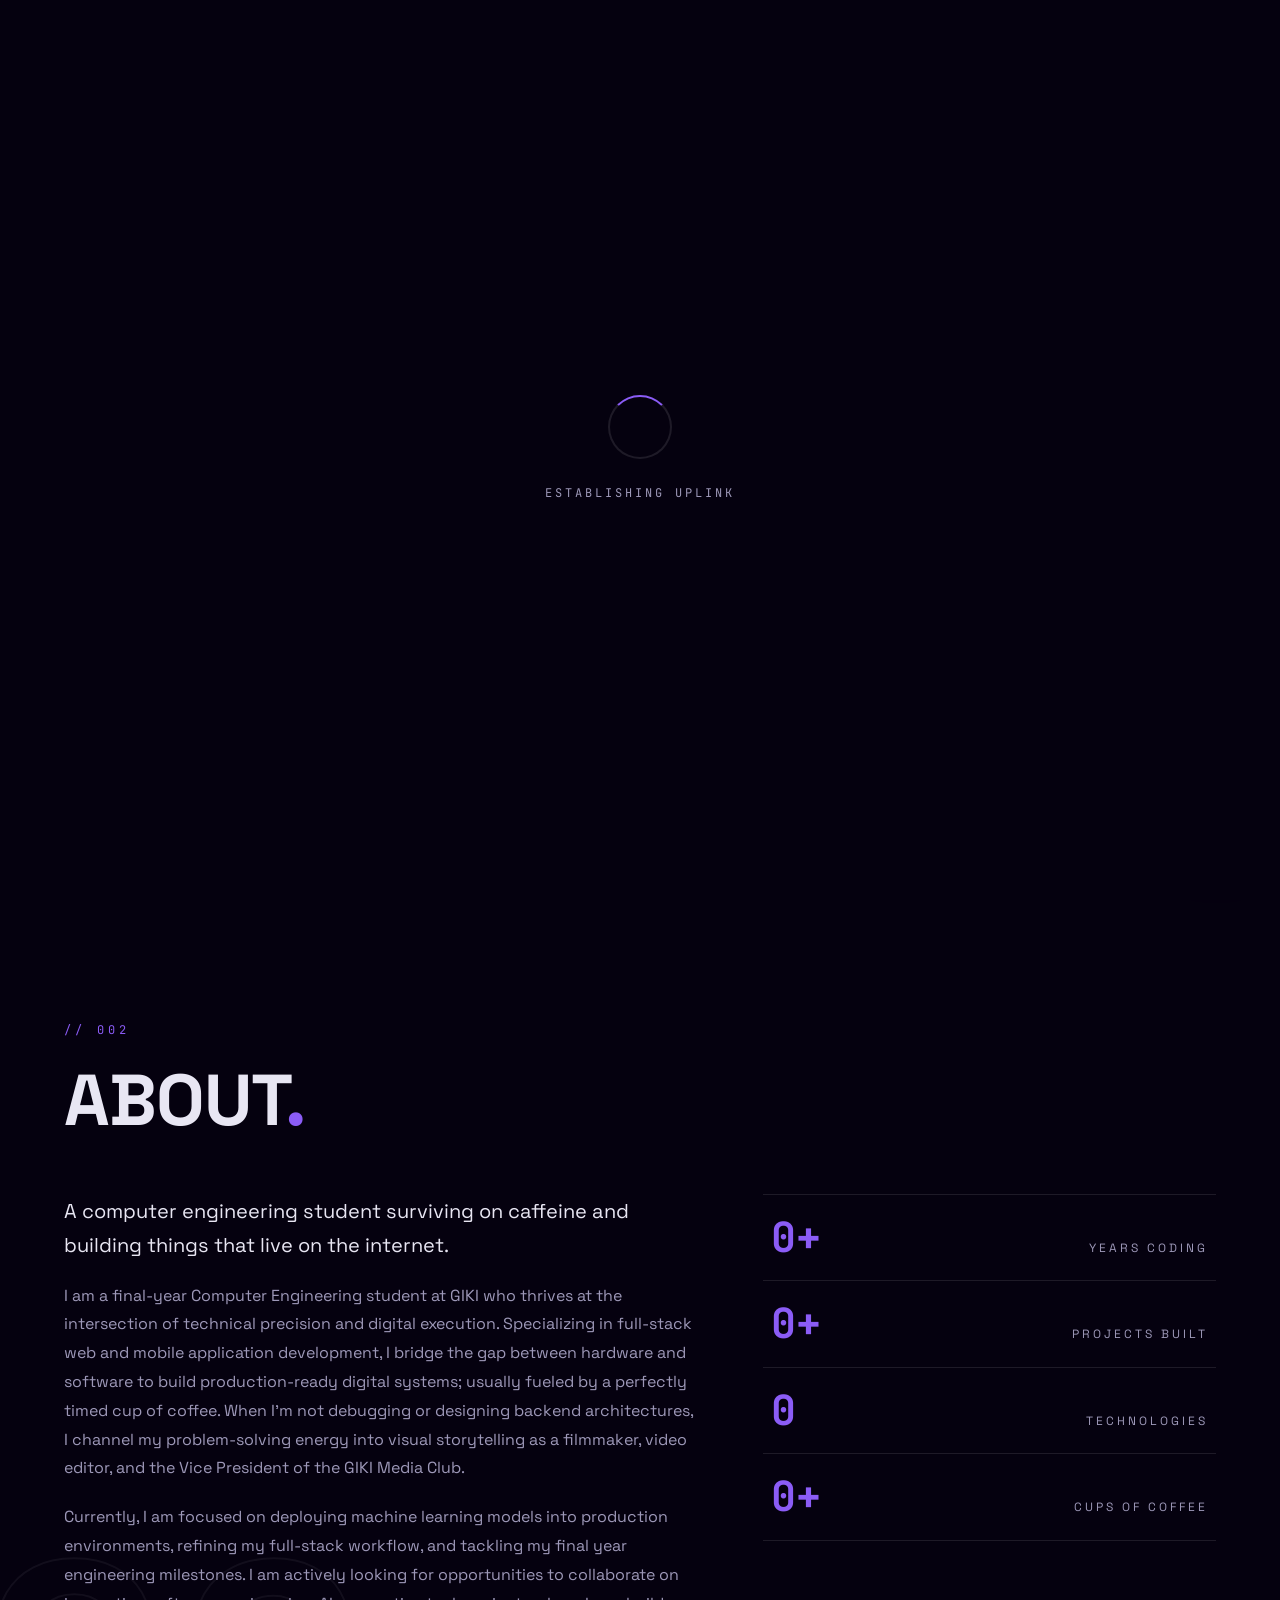
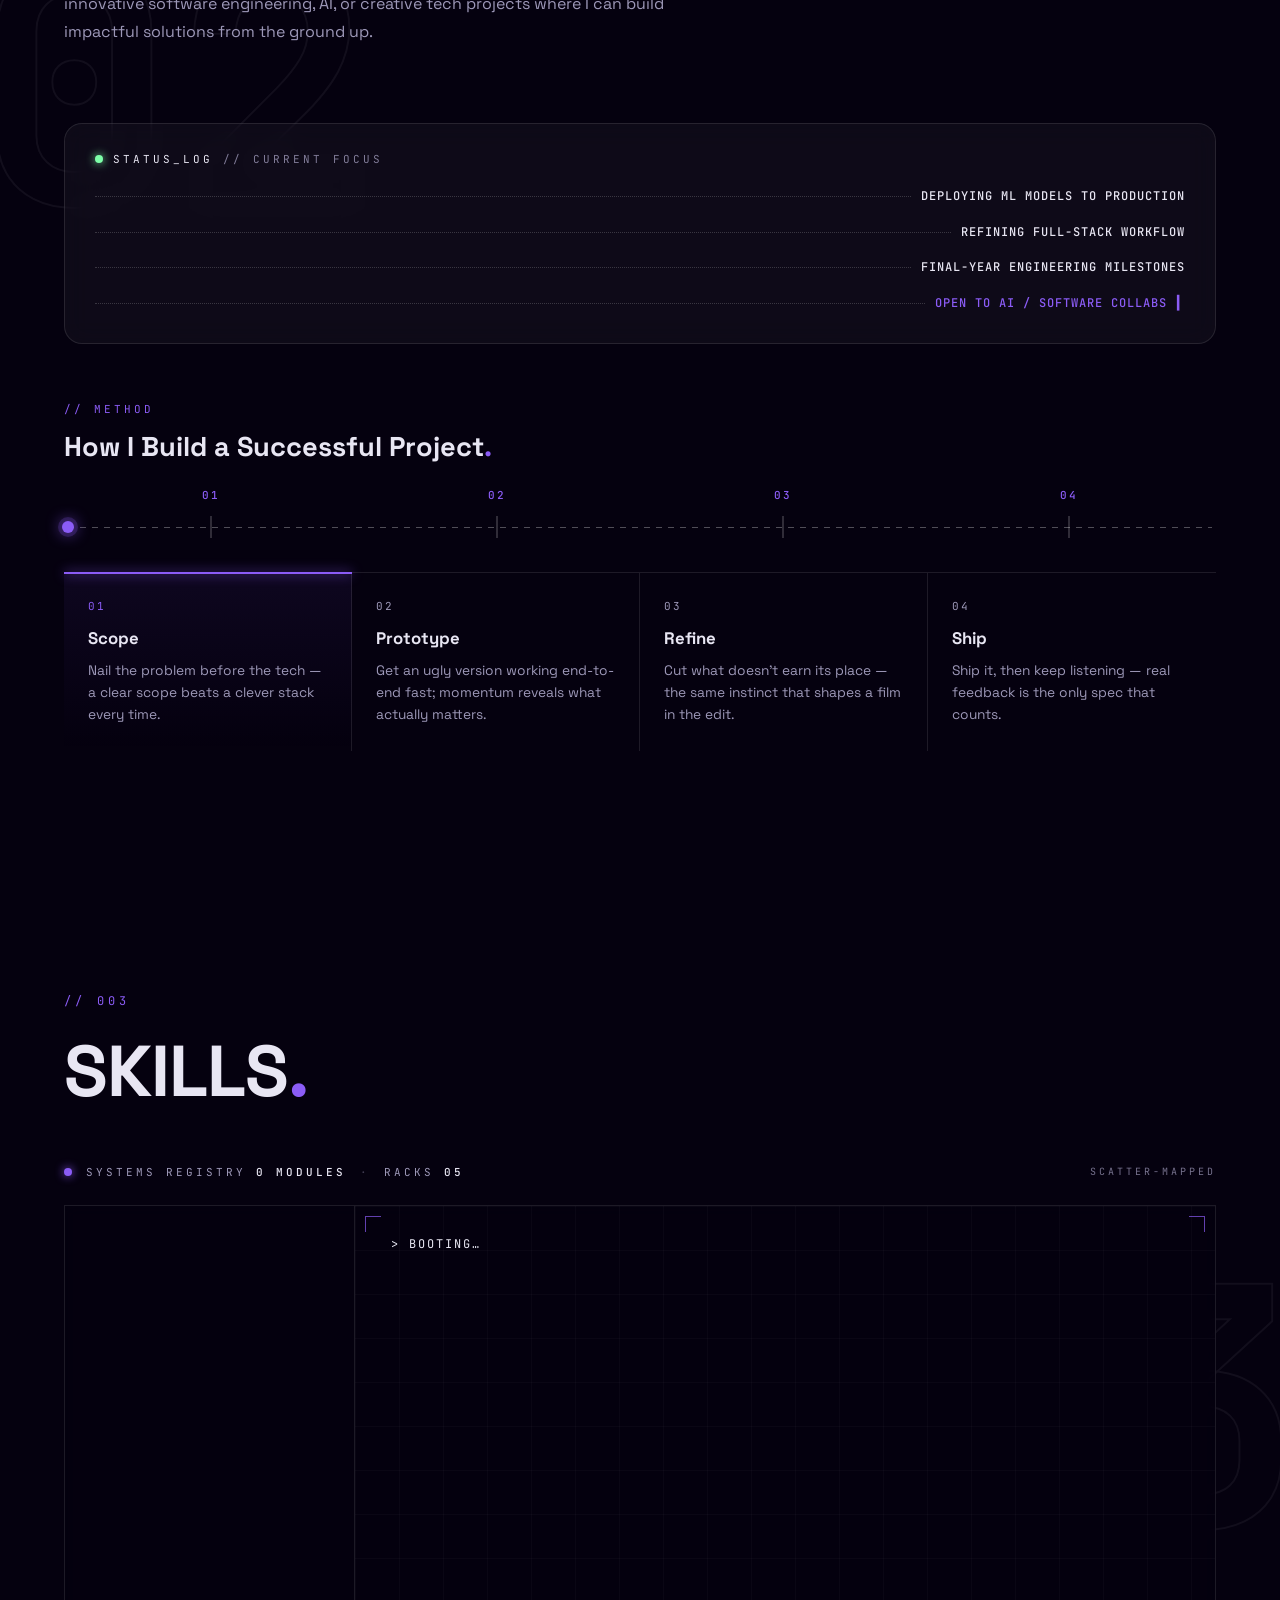
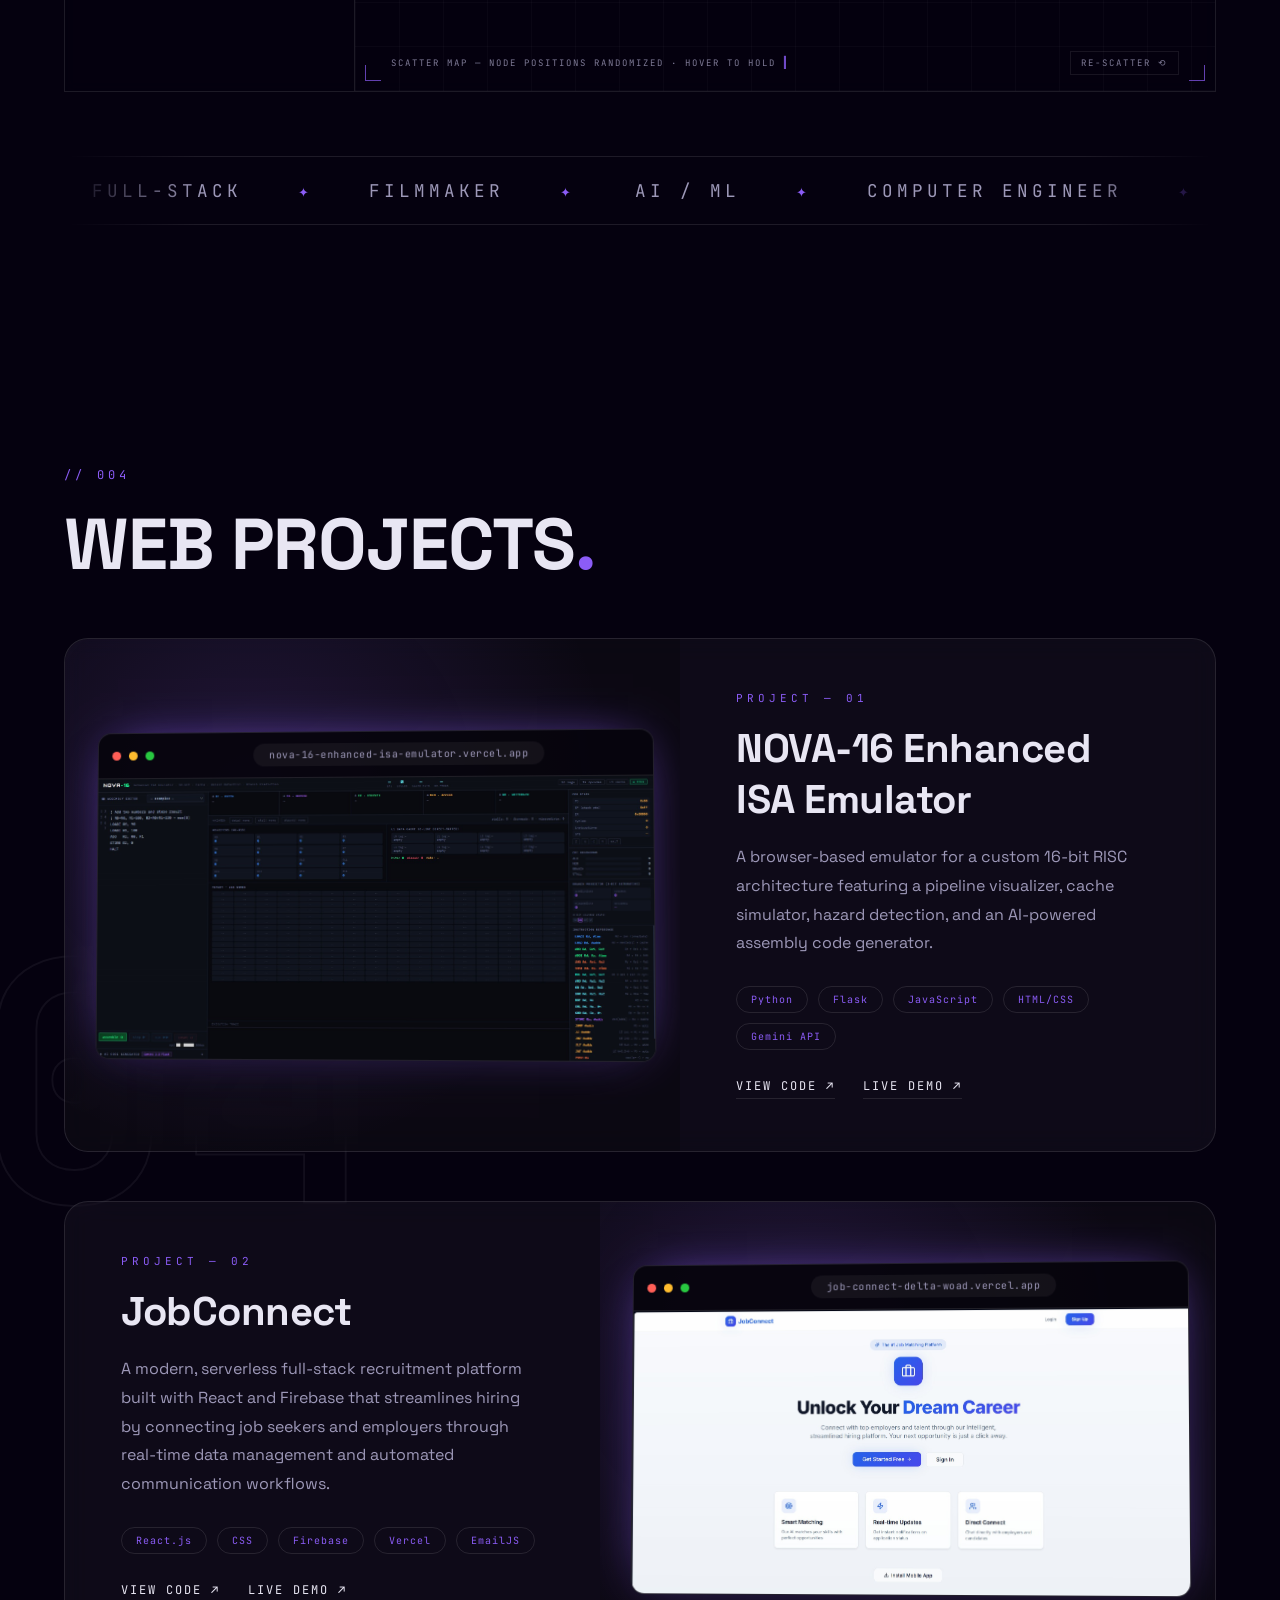
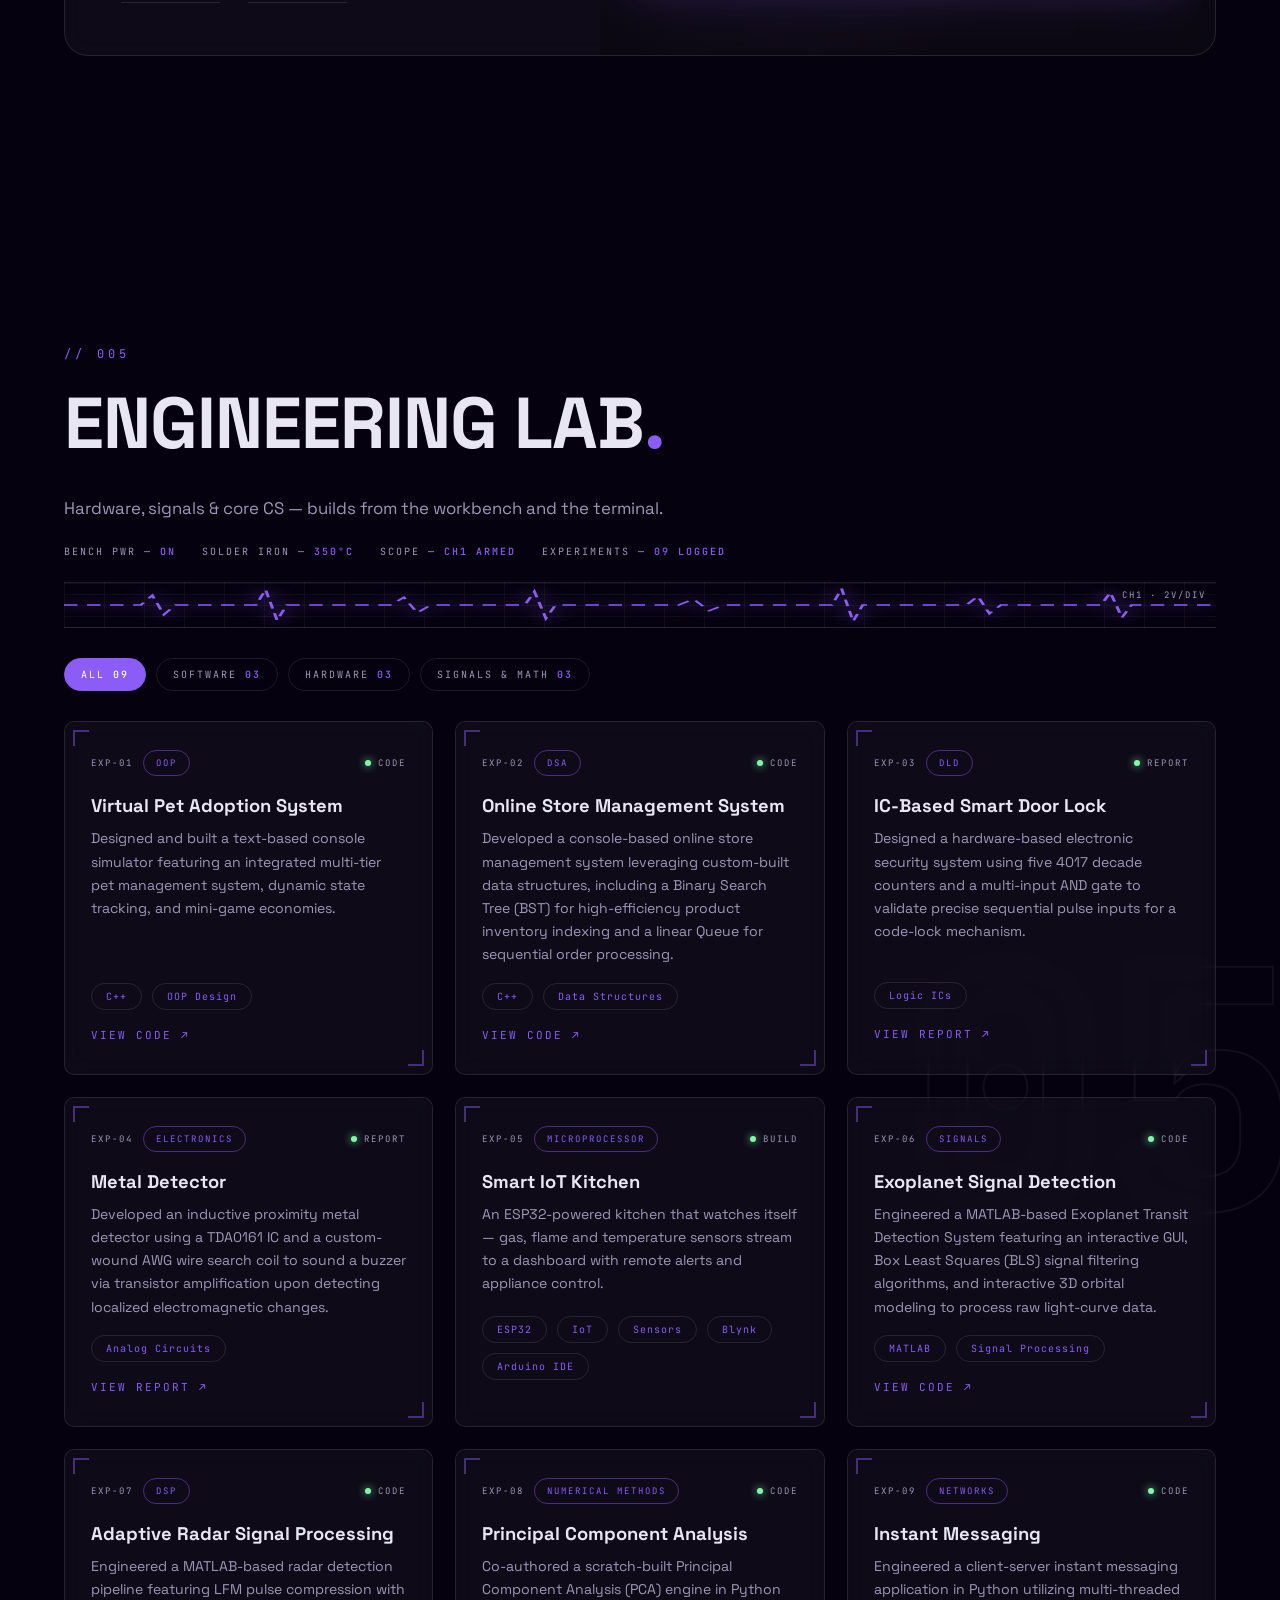
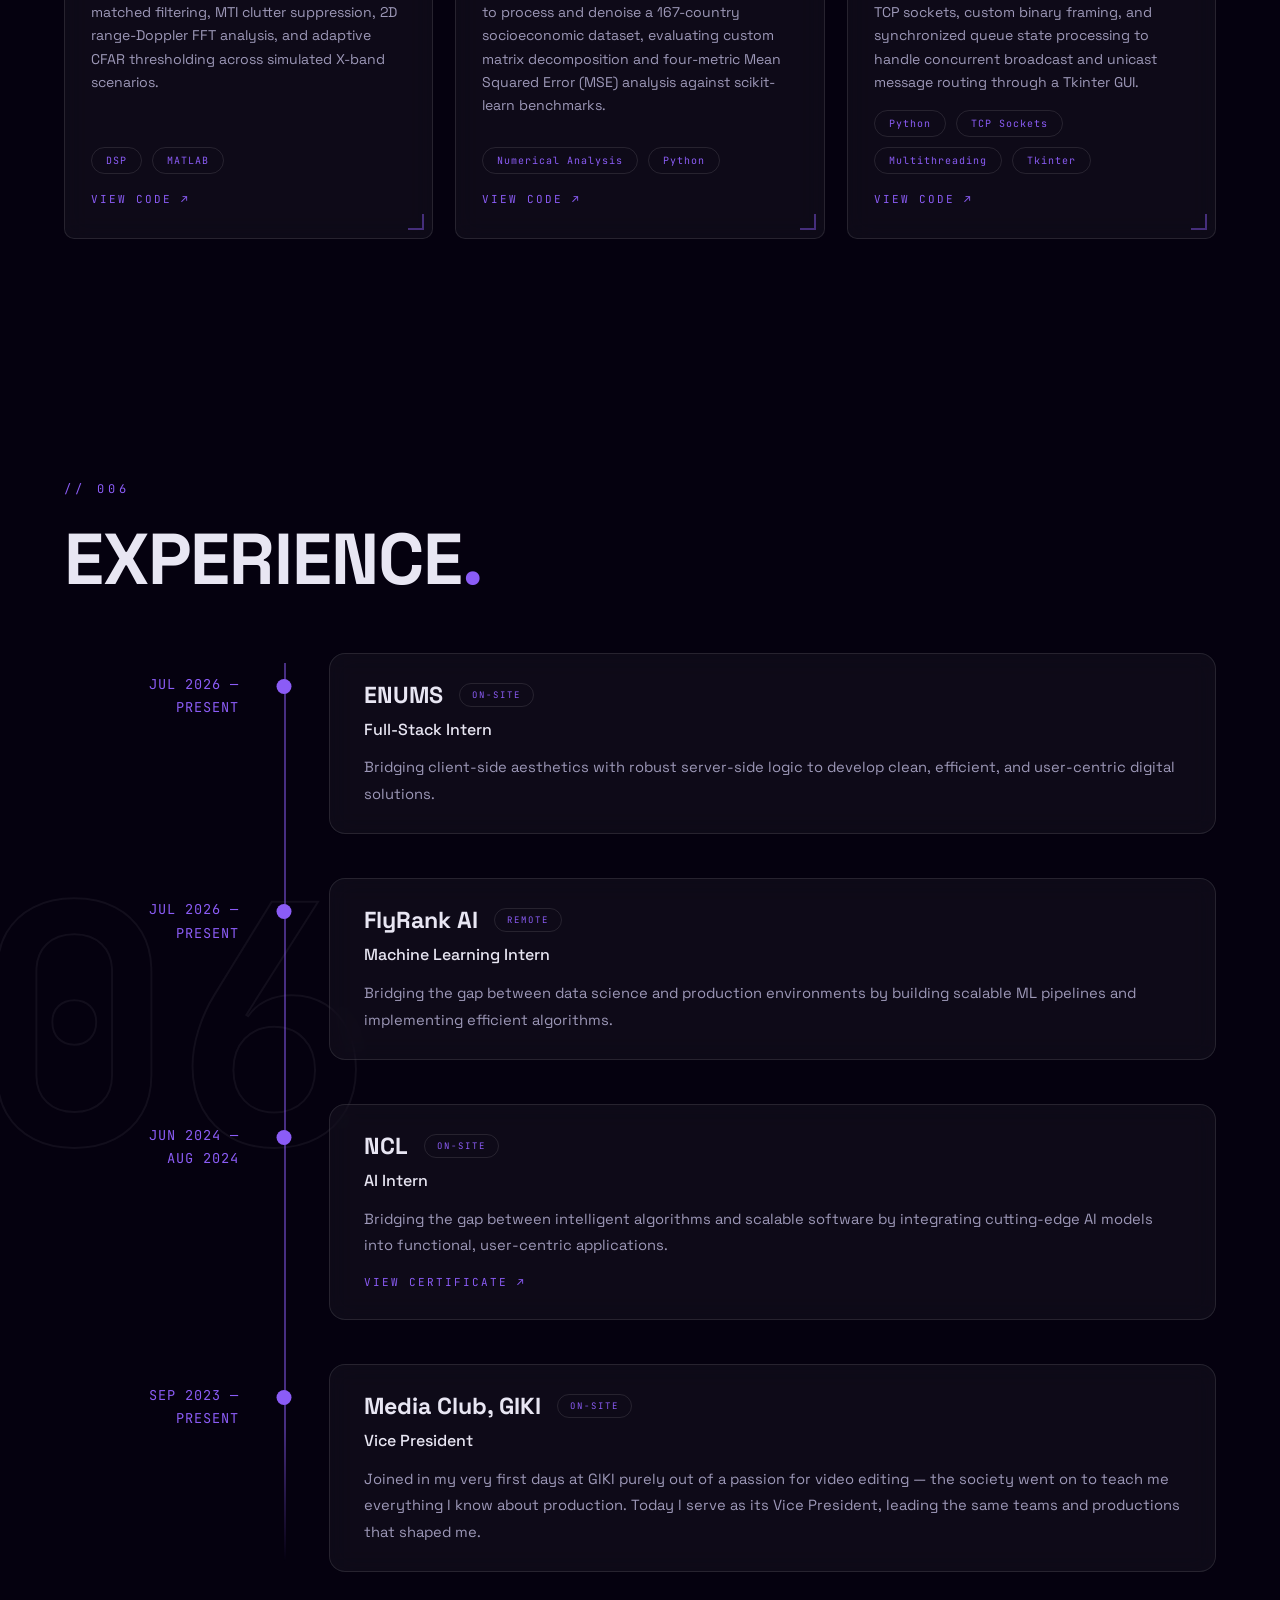
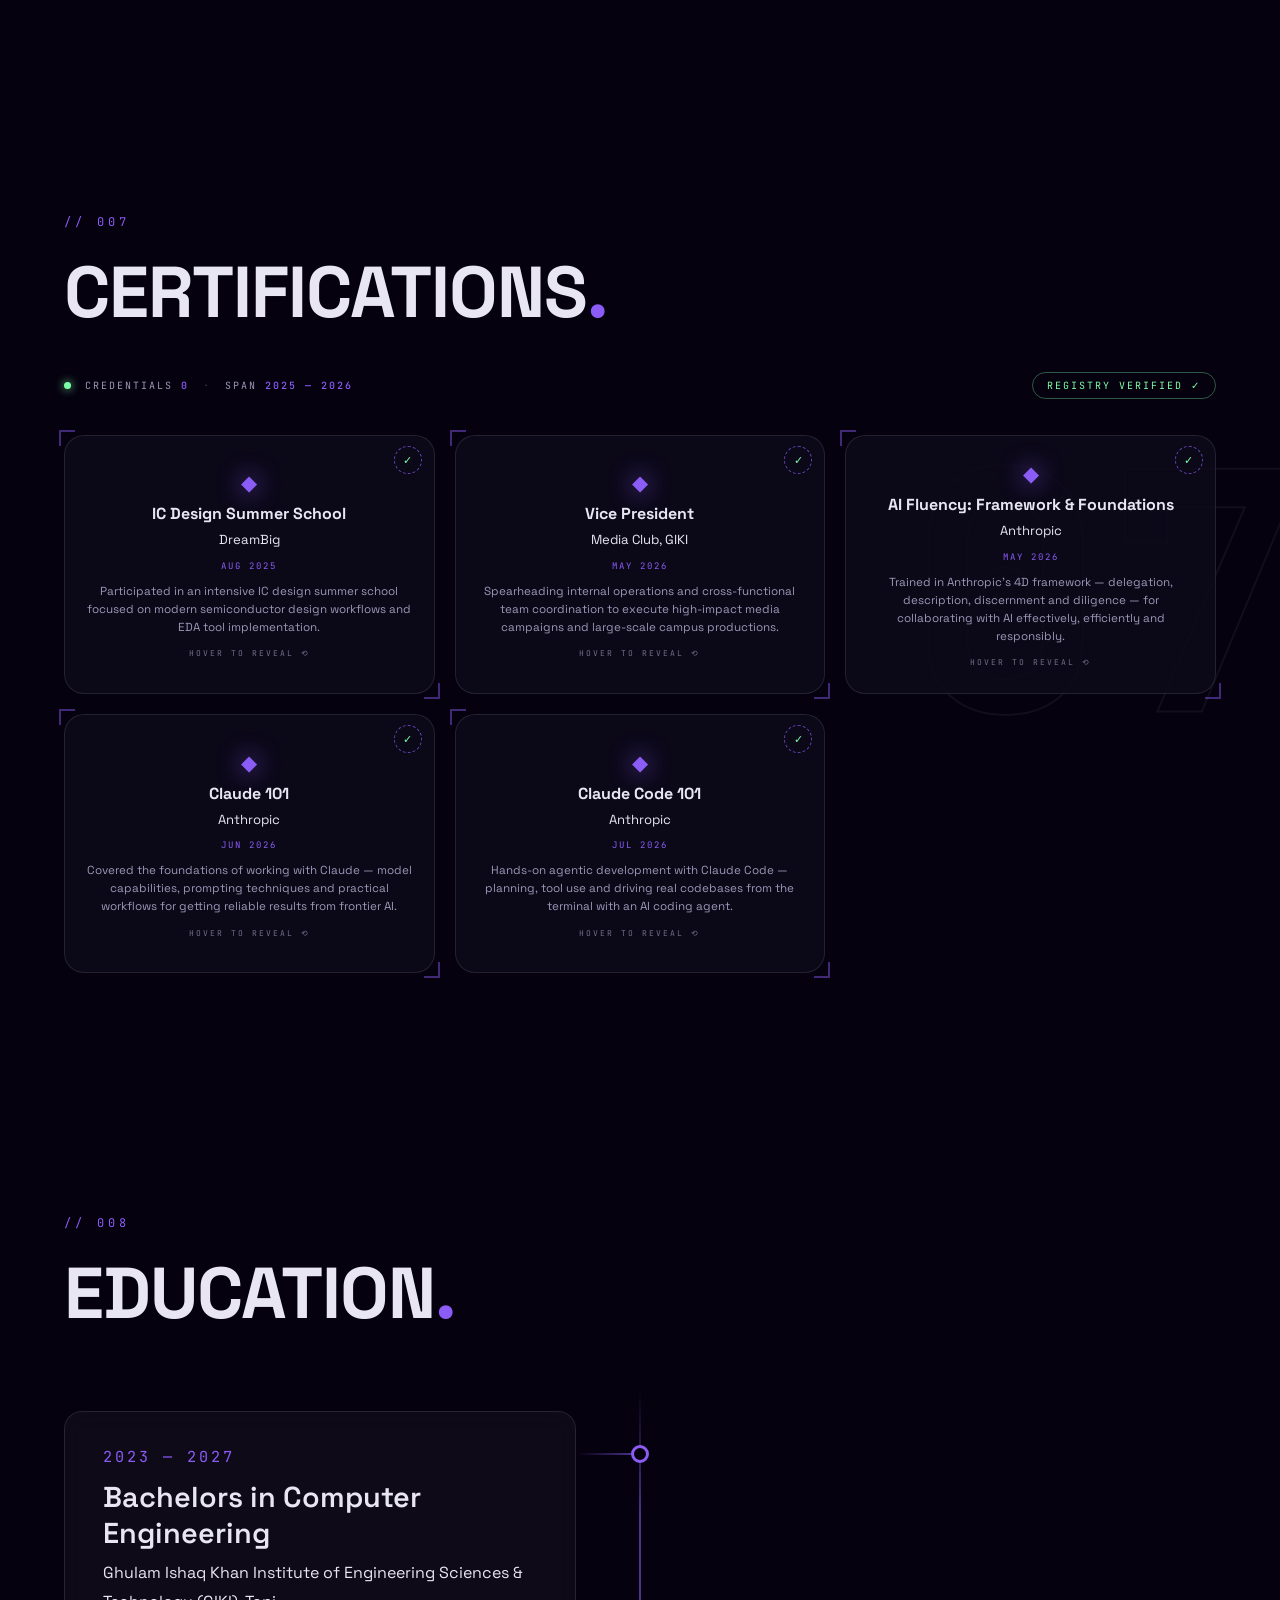
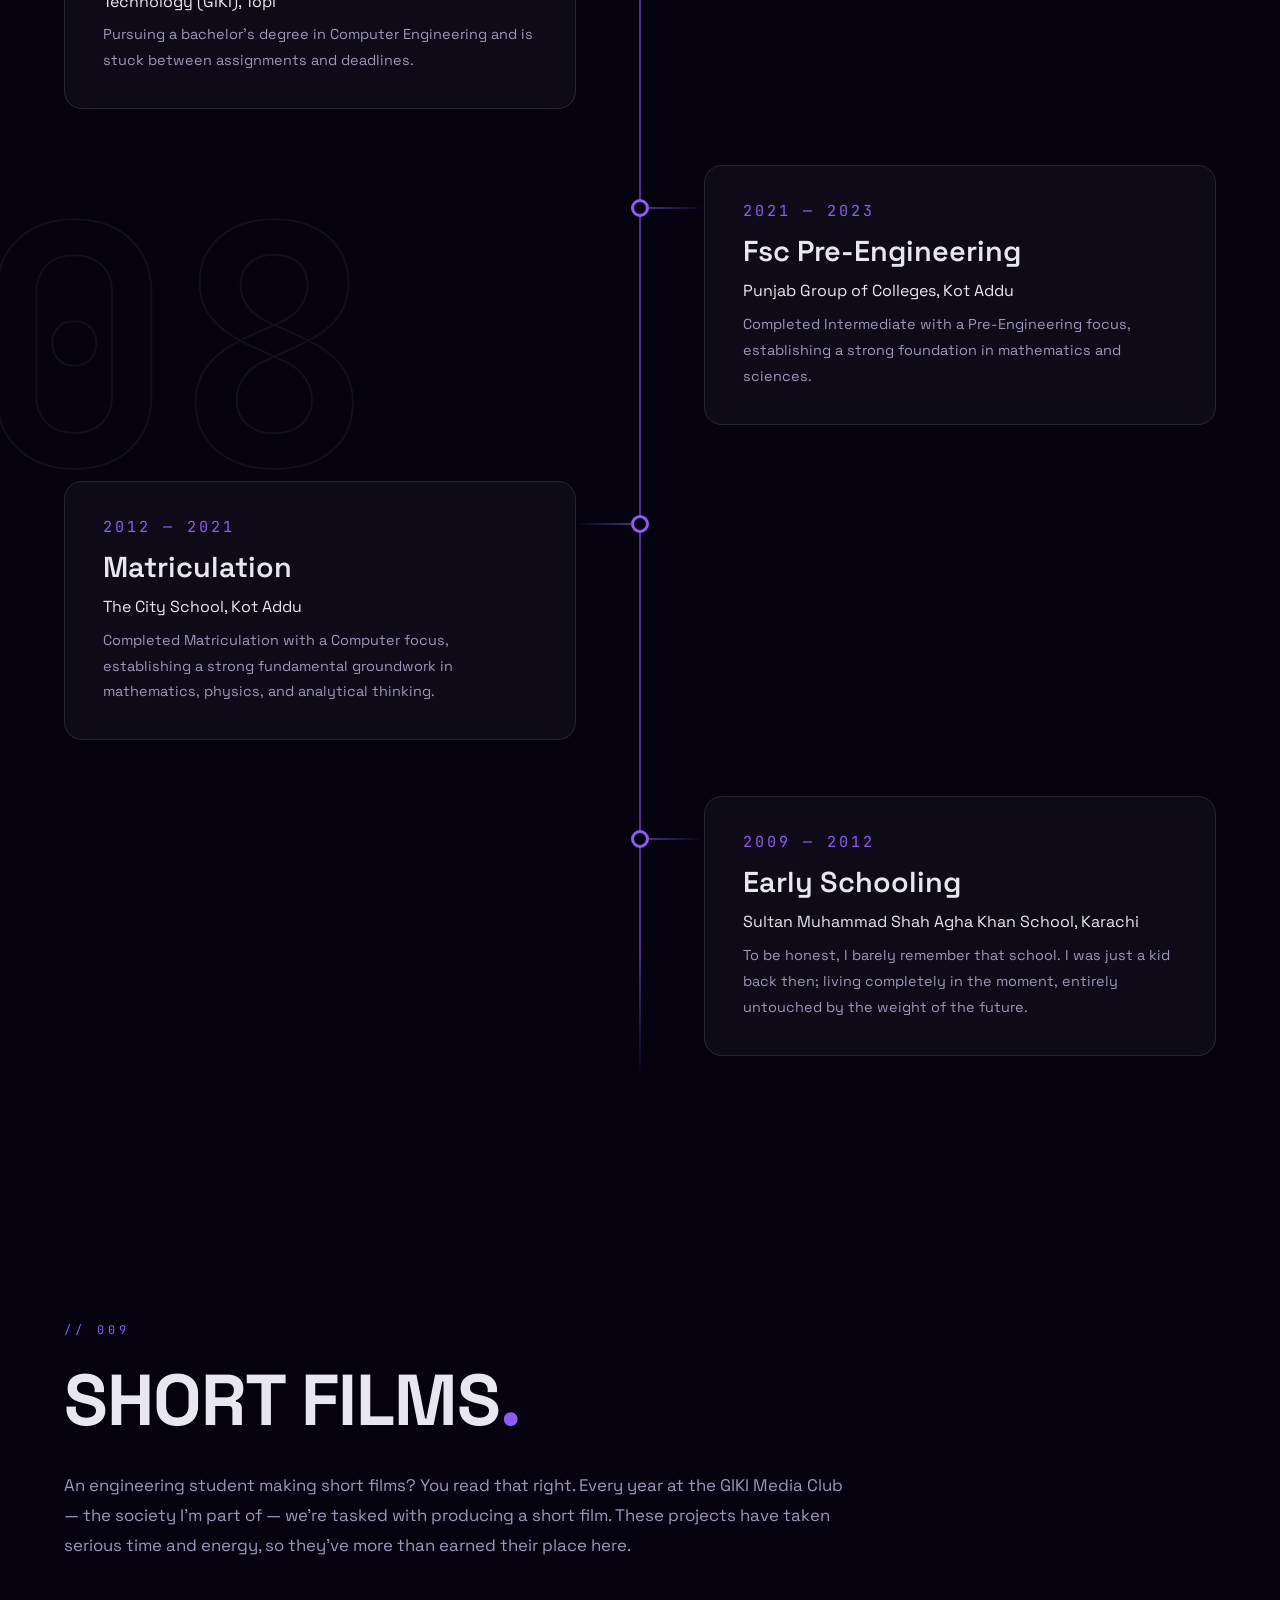
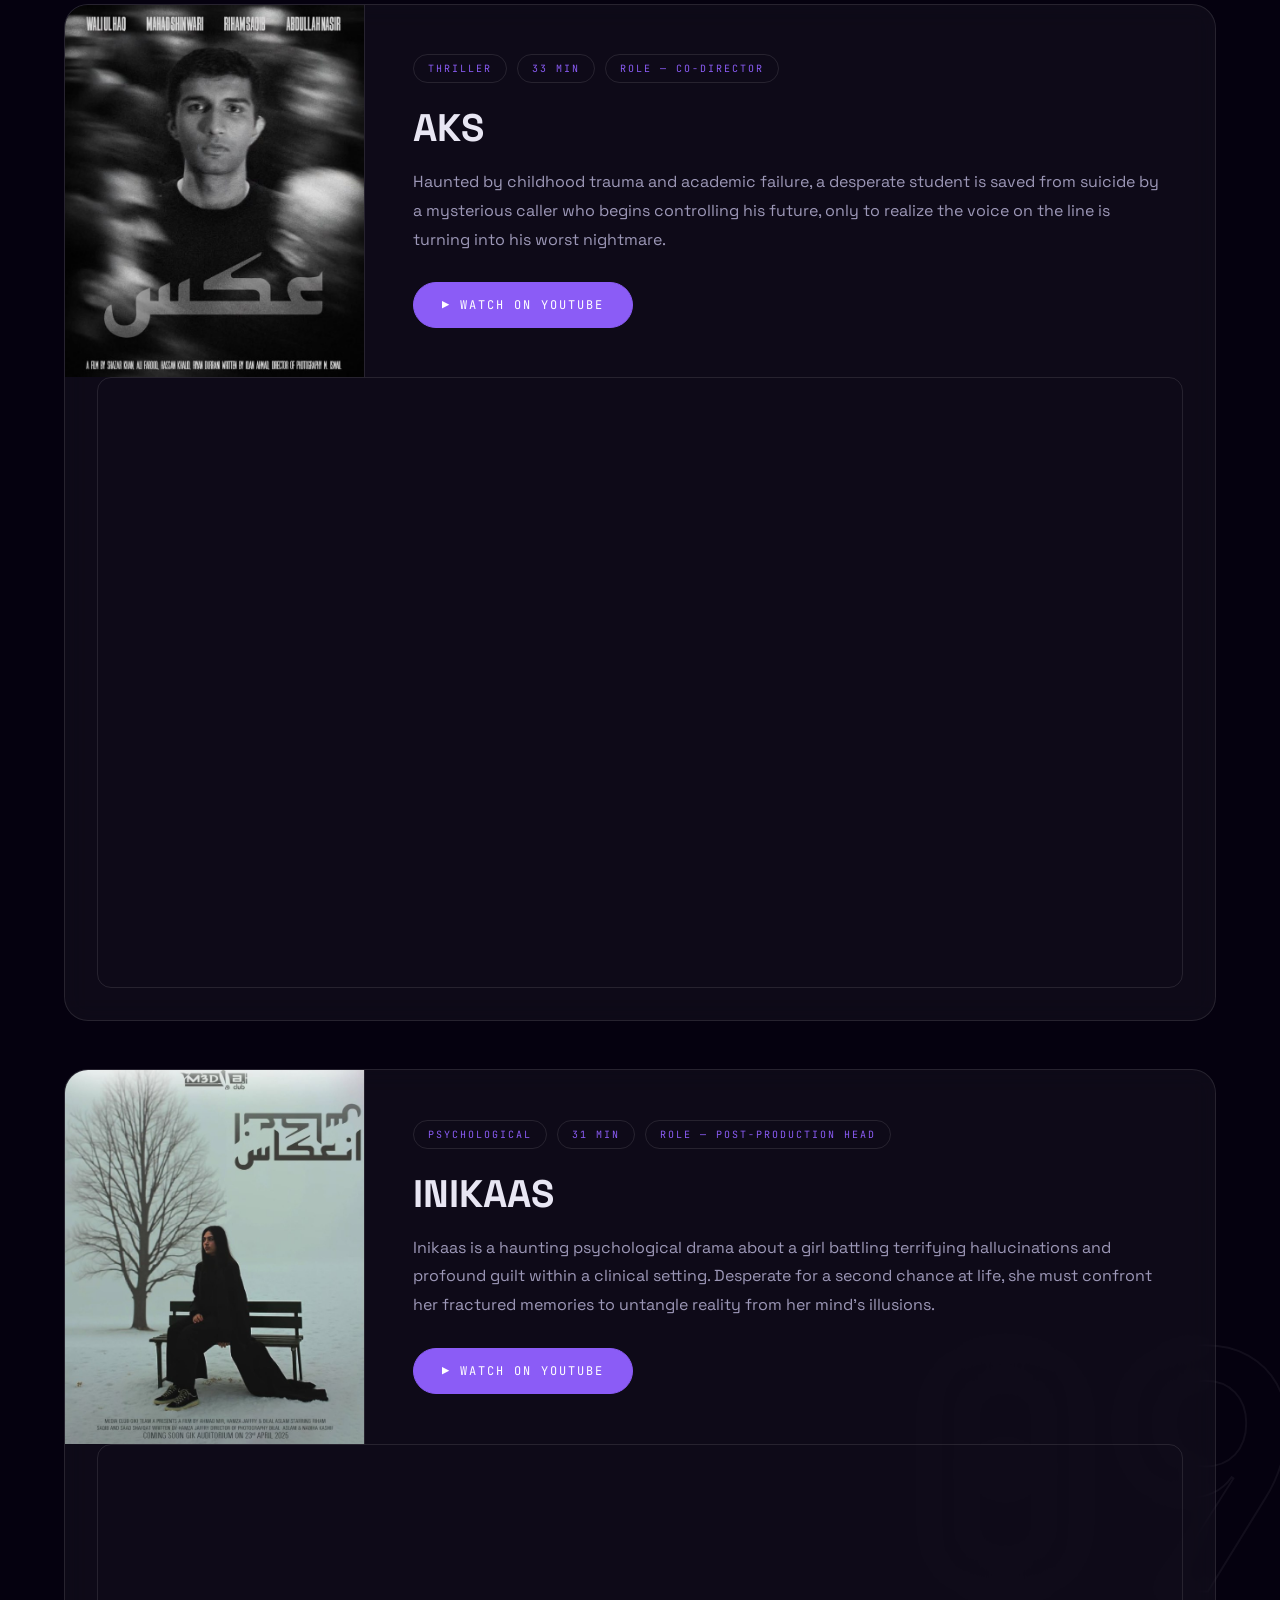
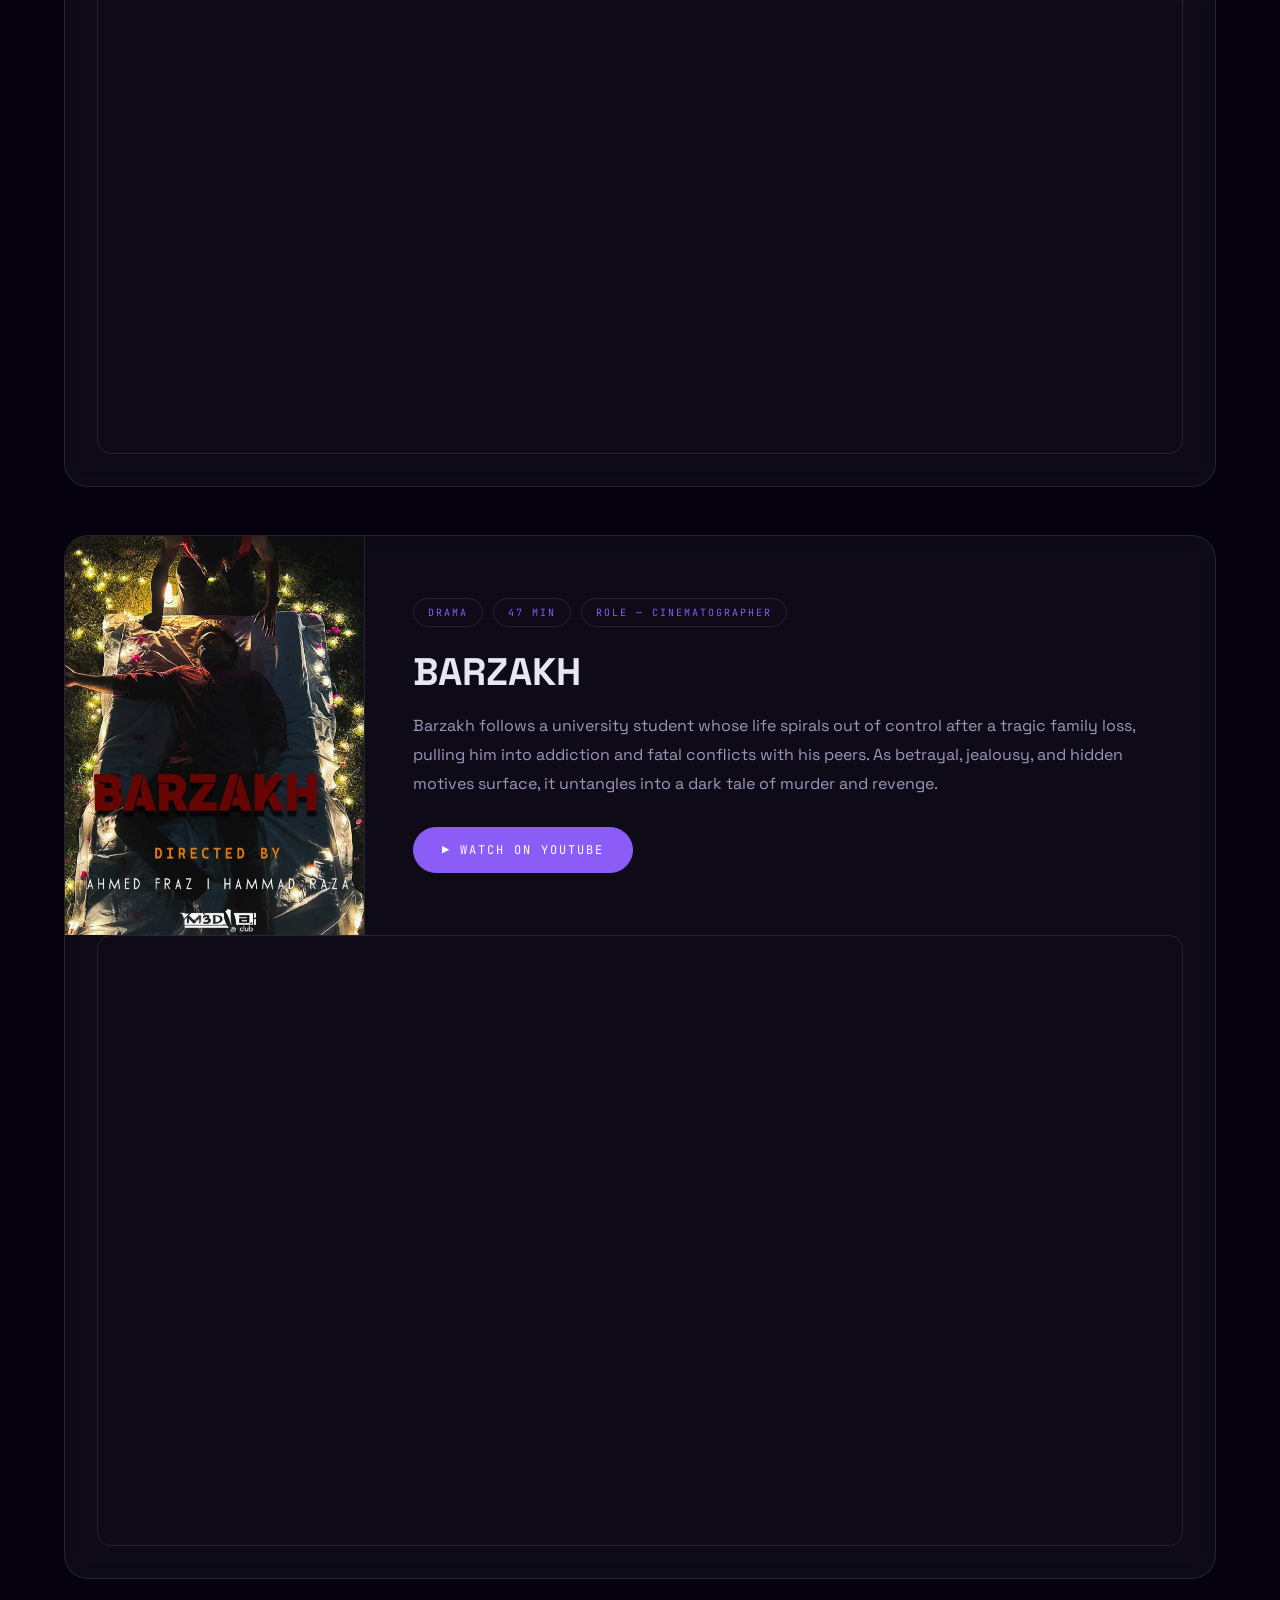
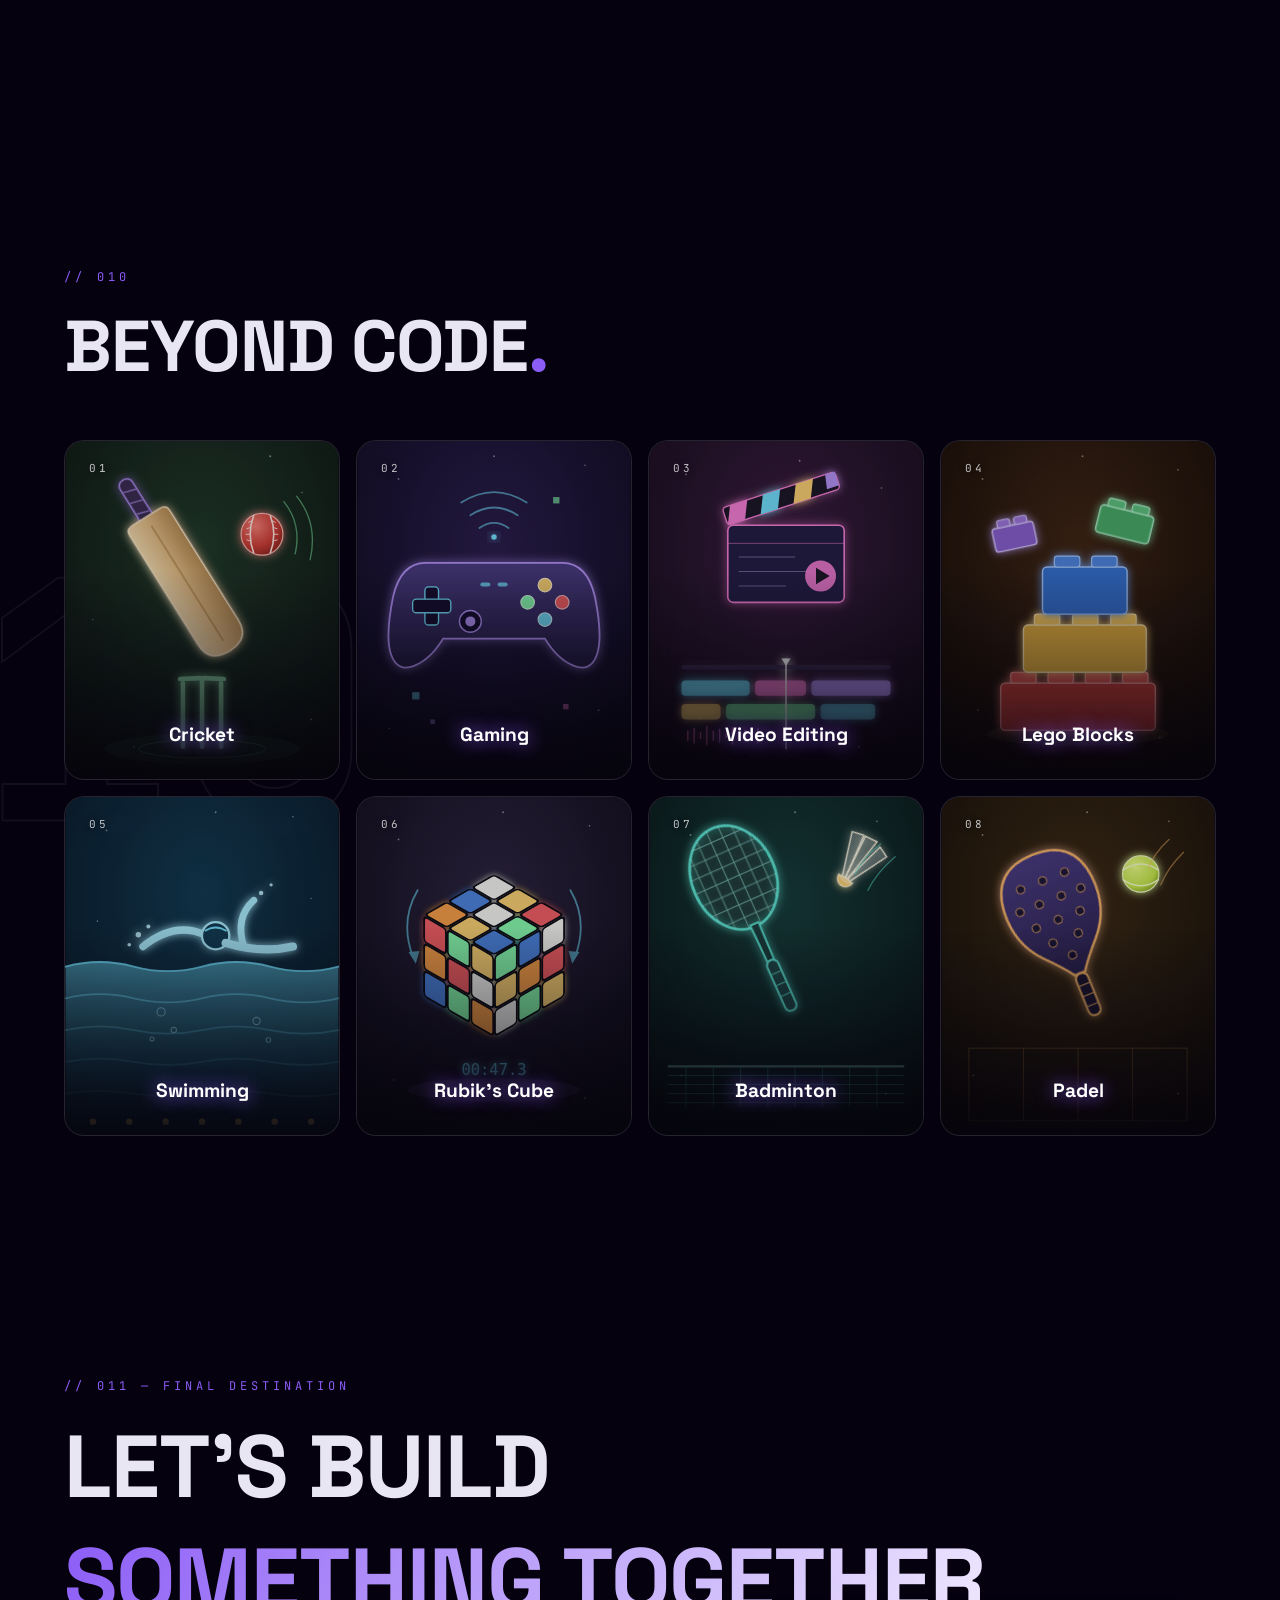
==== commit cfbe66de: "Add voice replies in my cloned voice + chat UI upgrades" ====
--- a/index.html
+++ b/index.html
@@ -127,7 +127,7 @@
             <span class="float-chip fc-4 mono">⚙ COMPUTER ENGINEER</span>
             <span class="float-chip fc-5 mono">✏ UI/UX DESIGNER</span>
             <div class="hero-photo-tag mono">
-              <span>PILOT — H. KHALID</span>
+              <span>HASSAN KHALID</span>
               <span class="status-dot">● ONLINE</span>
             </div>
           </div>
@@ -1027,9 +1027,77 @@
     </figure>
   </div>
 
+  <!-- AI copilot: a second uplink channel, this one talks back.
+       Answers are generated server-side (api/chat.js) from the site's
+       knowledge base only — run `node server.js` locally to test. -->
+  <div id="copilot" class="copilot">
+    <button id="copilot-fab" class="copilot-fab hoverable" type="button" aria-label="Chat with Hassan's AI double" aria-expanded="false">
+      <span class="fab-ping" aria-hidden="true"></span>
+      <span class="fab-ping p2" aria-hidden="true"></span>
+      <span class="fab-orbit" aria-hidden="true"><i></i></span>
+      <span class="fab-core" aria-hidden="true"></span>
+      <span class="fab-tag mono" aria-hidden="true">ASK MY AI</span>
+    </button>
+
+    <section id="copilot-panel" class="copilot-panel" role="dialog" aria-label="Chat with Hassan" aria-hidden="true">
+      <span class="clb-corner clb-tl" aria-hidden="true"></span>
+      <span class="clb-corner clb-tr" aria-hidden="true"></span>
+      <span class="clb-corner clb-bl" aria-hidden="true"></span>
+      <span class="clb-corner clb-br" aria-hidden="true"></span>
+
+      <header class="cw-bar mono">
+        <!-- mac-style traffic lights: red closes, yellow minimizes, green enlarges -->
+        <button class="term-dot cw-dot td-r hoverable" id="copilot-dot-close" type="button" aria-label="Close chat"></button>
+        <button class="term-dot cw-dot td-y hoverable" id="copilot-dot-min" type="button" aria-label="Minimize chat"></button>
+        <button class="term-dot cw-dot td-g hoverable" id="copilot-dot-max" type="button" aria-label="Enlarge chat"></button>
+        <span class="cw-title">UPLINK-02 · HASSAN KHALID</span>
+        <span class="cw-status" id="copilot-status"><i class="cw-led"></i><b>ONLINE</b></span>
+        <!-- voice extras: revealed by js/chat.js only while /api/speak has quota -->
+        <span class="cw-voicetag" id="copilot-voicetag" hidden>HASSAN'S VOICE</span>
+        <button id="copilot-voice" class="cw-voice hoverable" type="button" aria-label="Toggle voice replies" aria-pressed="true" hidden>
+          <svg viewBox="0 0 24 24" width="14" height="14" aria-hidden="true" fill="none" stroke="currentColor" stroke-width="2" stroke-linecap="round" stroke-linejoin="round">
+            <path d="M11 5 6 9H2v6h4l5 4z" />
+            <path class="cwv-wave" d="M15.5 8.5a5 5 0 0 1 0 7" />
+            <path class="cwv-wave" d="M18.4 5.6a9 9 0 0 1 0 12.8" />
+            <line class="cwv-slash" x1="4" y1="20" x2="20" y2="4" />
+          </svg>
+        </button>
+      </header>
+
+      <!-- heartbeat trace: flatlines at idle, spikes while the AI thinks -->
+      <div class="cw-scope" aria-hidden="true">
+        <svg viewBox="0 0 300 24" preserveAspectRatio="none">
+          <path class="cw-wave" d="M0 12 H60 l4 -7 l5 14 l4 -7 H140 l4 -9 l5 18 l4 -9 H220 l4 -6 l5 12 l4 -6 H300" />
+        </svg>
+      </div>
+
+      <div id="copilot-log" class="cw-log mono" aria-live="polite"></div>
+
+      <div id="copilot-chips" class="cw-chips mono">
+        <button type="button" class="cw-chip hoverable" data-q="What projects has Hassan built?">PROJECTS?</button>
+        <button type="button" class="cw-chip hoverable" data-q="What are Hassan's main skills?">SKILLS?</button>
+        <button type="button" class="cw-chip hoverable" data-q="What experience does Hassan have?">EXPERIENCE?</button>
+        <button type="button" class="cw-chip hoverable" data-q="How can I contact Hassan?">CONTACT?</button>
+      </div>
+
+      <form id="copilot-form" class="cw-input mono">
+        <span class="cw-prompt" aria-hidden="true">&gt;</span>
+        <input id="copilot-input" type="text" maxlength="500" placeholder="ASK ABOUT HASSAN…" autocomplete="off" aria-label="Your question" />
+        <button class="cw-send hoverable" type="submit" aria-label="Send message">XMIT ⏎</button>
+      </form>
+
+      <footer class="cw-foot mono">
+        <span id="copilot-link">LINK — STANDBY</span>
+        <span id="copilot-ms"></span>
+        <span class="cw-foot-right">ANSWERS FROM THIS SITE ONLY</span>
+      </footer>
+    </section>
+  </div>
+
   <script src="https://cdnjs.cloudflare.com/ajax/libs/three.js/r128/three.min.js"></script>
   <script src="https://cdnjs.cloudflare.com/ajax/libs/gsap/3.12.5/gsap.min.js"></script>
   <script src="https://cdnjs.cloudflare.com/ajax/libs/gsap/3.12.5/ScrollTrigger.min.js"></script>
   <script src="js/main.js"></script>
+  <script src="js/chat.js"></script>
 </body>
 </html>
--- a/css/style.css
+++ b/css/style.css
@@ -1858,7 +1858,7 @@
 .hud-readout b { color: var(--accent); font-weight: 500; }
 .hud-fuel { top: 98px; right: 70px; }
 .hud-clock { bottom: 32px; left: 70px; }
-.hud-coords { bottom: 32px; right: 70px; }
+.hud-coords { top: 98px; left: 70px; } /* top-left — bottom-right is the AI beacon's corner */
 /* HUD readouts glitch along with the name + portrait */
 .hud-readout.glitch {
   color: var(--text);
@@ -1882,3 +1882,255 @@
   .radar-sweep, .radar-pulse, .radar-blip { animation: none; }
   .term-signal i, .term-caret { animation: none; }
 }
+
+/* ============================================================
+   AI COPILOT — UPLINK-02
+   A floating comms beacon that unfolds into a CRT chat console.
+   Inherits the live zone --accent, so it recolors as you fly.
+   ============================================================ */
+.copilot { position: fixed; right: 28px; bottom: 28px; z-index: 80; }
+
+/* --- launcher: pulsing beacon with an orbiting satellite --- */
+.copilot-fab {
+  position: relative; width: 72px; height: 72px;
+  border-radius: 50%; border: 1px solid color-mix(in srgb, var(--accent) 55%, transparent);
+  background: rgba(13, 10, 26, 0.82);
+  backdrop-filter: blur(10px); -webkit-backdrop-filter: blur(10px);
+  display: grid; place-items: center;
+  box-shadow: 0 0 38px -12px var(--accent);
+  transition: border-color 0.3s, box-shadow 0.3s, opacity 0.35s, transform 0.35s;
+}
+.copilot-fab:hover { border-color: var(--accent); box-shadow: 0 0 52px -8px var(--accent); }
+.fab-core {
+  width: 16px; height: 16px; border-radius: 50%;
+  background: var(--accent); box-shadow: 0 0 22px var(--accent);
+  transition: background 0.3s, box-shadow 0.3s;
+}
+.fab-ping {
+  position: absolute; inset: 14px; border-radius: 50%;
+  border: 1px solid var(--accent);
+  animation: fabPing 2.6s ease-out infinite;
+  pointer-events: none;
+}
+.fab-ping.p2 { animation-delay: 1.3s; }
+@keyframes fabPing {
+  0% { transform: scale(0.45); opacity: 0.9; }
+  80%, 100% { transform: scale(1.5); opacity: 0; }
+}
+.fab-orbit {
+  position: absolute; inset: 6px; border-radius: 50%;
+  animation: fabOrbit 5s linear infinite; pointer-events: none;
+}
+.fab-orbit i {
+  position: absolute; top: -2px; left: 50%;
+  width: 5px; height: 5px; border-radius: 50%;
+  background: var(--text); opacity: 0.85;
+}
+@keyframes fabOrbit { to { transform: rotate(360deg); } }
+.fab-tag {
+  position: absolute; right: calc(100% + 12px); top: 50%;
+  transform: translateY(-50%);
+  padding: 6px 12px; border-radius: 8px; white-space: nowrap;
+  border: 1px solid var(--glass-border); background: rgba(13, 10, 26, 0.85);
+  font-size: 9px; letter-spacing: 3px; color: var(--text-dim);
+  transition: color 0.25s, border-color 0.25s;
+  pointer-events: none;
+}
+.copilot-fab:hover .fab-tag { color: var(--text); border-color: var(--accent); }
+/* beacon docks away while the console is deployed */
+.copilot.open .copilot-fab { opacity: 0; transform: scale(0.5); pointer-events: none; }
+
+/* --- console shell: glass + CRT --- */
+.copilot-panel {
+  position: absolute; right: 0; bottom: 74px;
+  width: min(450px, calc(100vw - 40px)); height: min(680px, calc(100vh - 130px));
+  display: none; flex-direction: column; overflow: visible;
+  border: 1px solid var(--glass-border); border-radius: 18px;
+  background: rgba(9, 6, 20, 0.92);
+  backdrop-filter: blur(14px); -webkit-backdrop-filter: blur(14px);
+  box-shadow: 0 0 80px -30px var(--accent);
+  transform-origin: bottom right;
+}
+.copilot.open .copilot-panel { display: flex; animation: crtOn 0.45s cubic-bezier(0.2, 0.9, 0.3, 1.2); }
+/* CRT power-on: a horizontal beam that snaps open */
+@keyframes crtOn {
+  0% { transform: scale(0.7, 0.012); opacity: 0; }
+  40% { transform: scale(1.02, 0.02); opacity: 1; }
+  70% { transform: scale(0.99, 1.04); }
+  100% { transform: scale(1, 1); }
+}
+/* scanlines over everything inside */
+.copilot-panel::after {
+  content: ''; position: absolute; inset: 0; border-radius: 18px; pointer-events: none;
+  background: repeating-linear-gradient(0deg, transparent 0 3px, rgba(255, 255, 255, 0.018) 3px 4px);
+}
+
+/* --- header --- */
+.cw-bar {
+  display: flex; align-items: center; gap: 7px;
+  padding: 13px 16px; border-bottom: 1px solid var(--glass-border);
+  font-size: 9px; letter-spacing: 2px; color: var(--text-dim);
+}
+.cw-title { margin-left: 8px; }
+.cw-status { margin-left: auto; display: flex; align-items: center; gap: 6px; }
+.cw-status b { font-weight: 500; color: var(--text-dim); letter-spacing: 2px; }
+.cw-led {
+  width: 7px; height: 7px; border-radius: 50%;
+  background: #28c840; box-shadow: 0 0 8px #28c840;
+  animation: cwLed 2.4s ease-in-out infinite;
+}
+@keyframes cwLed { 0%, 100% { opacity: 1; } 50% { opacity: 0.45; } }
+.copilot.thinking .cw-led { background: #febc2e; box-shadow: 0 0 8px #febc2e; animation-duration: 0.6s; }
+/* mac traffic lights — real controls, glyphs appear on bar hover */
+.cw-dot {
+  position: relative; flex: 0 0 auto; padding: 0; border: none; cursor: pointer;
+  display: inline-flex; align-items: center; justify-content: center;
+}
+.cw-dot::after {
+  content: ''; font-size: 9px; line-height: 1; font-weight: 700;
+  color: rgba(0, 0, 0, 0.55); opacity: 0; transition: opacity 0.15s;
+}
+.td-r.cw-dot::after { content: '×'; }
+.td-y.cw-dot::after { content: '−'; }
+.td-g.cw-dot::after { content: '+'; }
+.cw-bar:hover .cw-dot::after { opacity: 1; }
+
+/* green — enlarge a notch (click again to restore) */
+.copilot-panel.big {
+  width: min(580px, calc(100vw - 40px));
+  height: min(860px, calc(100vh - 130px));
+}
+/* yellow — collapse to just the title bar (after .big so it wins when both are set) */
+.copilot-panel.min .cw-scope, .copilot-panel.min .cw-log, .copilot-panel.min .cw-chips,
+.copilot-panel.min .cw-input, .copilot-panel.min .cw-foot { display: none; }
+.copilot-panel.min { height: auto; }
+
+/* "this is Hassan" tag — shown only while voice is live */
+.cw-voicetag {
+  margin-left: 10px; white-space: nowrap;
+  font-size: 7.5px; letter-spacing: 1.5px; color: var(--accent); opacity: 0.85;
+}
+@media (max-width: 420px) { .cw-voicetag { display: none; } }
+
+/* speaker toggle — only rendered while /api/speak reports voice quota */
+.cw-voice {
+  margin-left: 10px; padding: 4px 7px;
+  background: none; border: 1px solid transparent; border-radius: 6px;
+  color: var(--accent); line-height: 0;
+  transition: color 0.25s, border-color 0.25s;
+}
+.cw-voice:hover { border-color: var(--glass-border); }
+.cw-voice .cwv-slash { opacity: 0; transition: opacity 0.2s; }
+.cw-voice.muted { color: var(--text-dim); }
+.cw-voice.muted .cwv-wave { opacity: 0.25; }
+.cw-voice.muted .cwv-slash { opacity: 1; }
+
+/* --- heartbeat trace: flat at idle, alive while decoding --- */
+.cw-scope { height: 24px; padding: 0 16px; border-bottom: 1px dashed var(--glass-border); opacity: 0.5; transition: opacity 0.3s; }
+.cw-scope svg { width: 100%; height: 100%; }
+.cw-wave {
+  fill: none; stroke: var(--accent); stroke-width: 1.5;
+  stroke-dasharray: 60 240; stroke-dashoffset: 300;
+  animation: cwWave 2.2s linear infinite paused;
+}
+.copilot.thinking .cw-scope { opacity: 1; }
+.copilot.thinking .cw-wave { animation-play-state: running; }
+@keyframes cwWave { to { stroke-dashoffset: 0; } }
+
+/* --- transmission log --- */
+.cw-log {
+  flex: 1; overflow-y: auto; padding: 18px 16px 10px;
+  font-size: 11.5px; line-height: 1.9; letter-spacing: 0.6px;
+  scrollbar-width: thin; scrollbar-color: color-mix(in srgb, var(--accent) 45%, transparent) transparent;
+}
+.cw-log::-webkit-scrollbar { width: 4px; }
+.cw-log::-webkit-scrollbar-thumb { background: color-mix(in srgb, var(--accent) 45%, transparent); border-radius: 2px; }
+.cw-msg { margin-bottom: 16px; animation: cwIn 0.3s ease both; }
+@keyframes cwIn { from { opacity: 0; transform: translateY(8px); } }
+.cw-meta { display: block; font-size: 8.5px; letter-spacing: 2.5px; color: var(--text-dim); margin-bottom: 4px; }
+.cw-meta b { color: var(--accent); font-weight: 500; }
+/* per-message speaker — reads that reply aloud in Hassan's voice */
+.cw-say {
+  display: none; align-items: center; justify-content: center;
+  margin-left: 8px; padding: 2px 4px; vertical-align: -2px;
+  background: none; border: 1px solid transparent; border-radius: 5px;
+  color: var(--accent); line-height: 0; cursor: pointer;
+  transition: color 0.2s, border-color 0.2s, opacity 0.2s;
+}
+.copilot.voiced .cw-say { display: inline-flex; }
+.cw-say:hover { border-color: var(--glass-border); }
+.cw-say.on { animation: cwLed 0.8s ease-in-out infinite; }
+.cw-text { white-space: pre-wrap; word-break: break-word; color: var(--text); }
+.cw-text a { color: var(--accent); text-decoration: underline; text-underline-offset: 3px; word-break: break-all; }
+/* visitor transmissions sit right, tinted with the zone color */
+.cw-msg.you { text-align: right; }
+.cw-msg.you .cw-text {
+  display: inline-block; text-align: left;
+  padding: 8px 12px; border-radius: 10px 10px 2px 10px;
+  border: 1px solid color-mix(in srgb, var(--accent) 35%, transparent);
+  background: color-mix(in srgb, var(--accent) 12%, transparent);
+}
+.cw-msg.err .cw-text { color: #f43f5e; }
+.cw-msg.boot .cw-text { color: var(--text-dim); font-size: 10px; letter-spacing: 1.5px; }
+.cw-caret {
+  display: inline-block; width: 6px; height: 12px; margin-left: 4px; vertical-align: -2px;
+  background: var(--accent); box-shadow: 0 0 8px var(--accent);
+  animation: blink 1s steps(1) infinite;
+}
+
+/* --- quick-question chips --- */
+.cw-chips { display: flex; flex-wrap: wrap; gap: 7px; padding: 4px 16px 12px; }
+.cw-chips.gone { display: none; }
+.cw-chip {
+  padding: 6px 11px; border-radius: 999px;
+  border: 1px solid var(--glass-border); background: none;
+  font-size: 8.5px; letter-spacing: 2px; color: var(--text-dim);
+  transition: color 0.25s, border-color 0.25s, background 0.25s;
+}
+.cw-chip:hover { color: var(--bg); background: var(--accent); border-color: var(--accent); }
+
+/* --- command line --- */
+.cw-input {
+  display: flex; align-items: center; gap: 10px;
+  padding: 12px 16px; border-top: 1px dashed var(--glass-border);
+}
+.cw-prompt { color: var(--accent); font-size: 13px; text-shadow: 0 0 10px var(--accent); }
+.cw-input input {
+  flex: 1; min-width: 0; background: none; border: none; outline: none;
+  font-family: var(--font-mono); font-size: 11.5px; letter-spacing: 1px;
+  color: var(--text); caret-color: var(--accent);
+}
+.cw-input input::placeholder { color: var(--text-dim); opacity: 0.55; letter-spacing: 2px; }
+.cw-send {
+  padding: 7px 12px; border-radius: 8px;
+  border: 1px solid var(--glass-border); background: none;
+  font-family: var(--font-mono); font-size: 9px; letter-spacing: 2px;
+  color: var(--text-dim);
+  transition: color 0.25s, border-color 0.25s, background 0.25s;
+}
+.cw-send:hover, .cw-send:focus-visible { color: var(--bg); background: var(--accent); border-color: var(--accent); }
+
+/* --- status strip --- */
+.cw-foot {
+  display: flex; align-items: center; gap: 12px;
+  padding: 9px 16px 11px; border-top: 1px solid var(--glass-border);
+  font-size: 8px; letter-spacing: 2px; color: var(--text-dim);
+}
+.cw-foot-right { margin-left: auto; }
+
+@media (max-width: 520px) {
+  .copilot { right: 16px; bottom: 16px; }
+  .copilot-panel {
+    position: fixed; right: 12px; left: 12px; bottom: 86px;
+    width: auto; height: min(560px, calc(100dvh - 110px));
+  }
+  .copilot-panel.big { width: auto; height: calc(100dvh - 110px); }
+  .fab-tag { display: none; }
+}
+@media (prefers-reduced-motion: reduce) {
+  .fab-ping, .fab-orbit { animation: none; }
+  .fab-ping { display: none; }
+  .copilot.open .copilot-panel { animation: none; }
+  .cw-wave, .cw-led { animation: none; }
+  .cw-msg { animation: none; }
+}
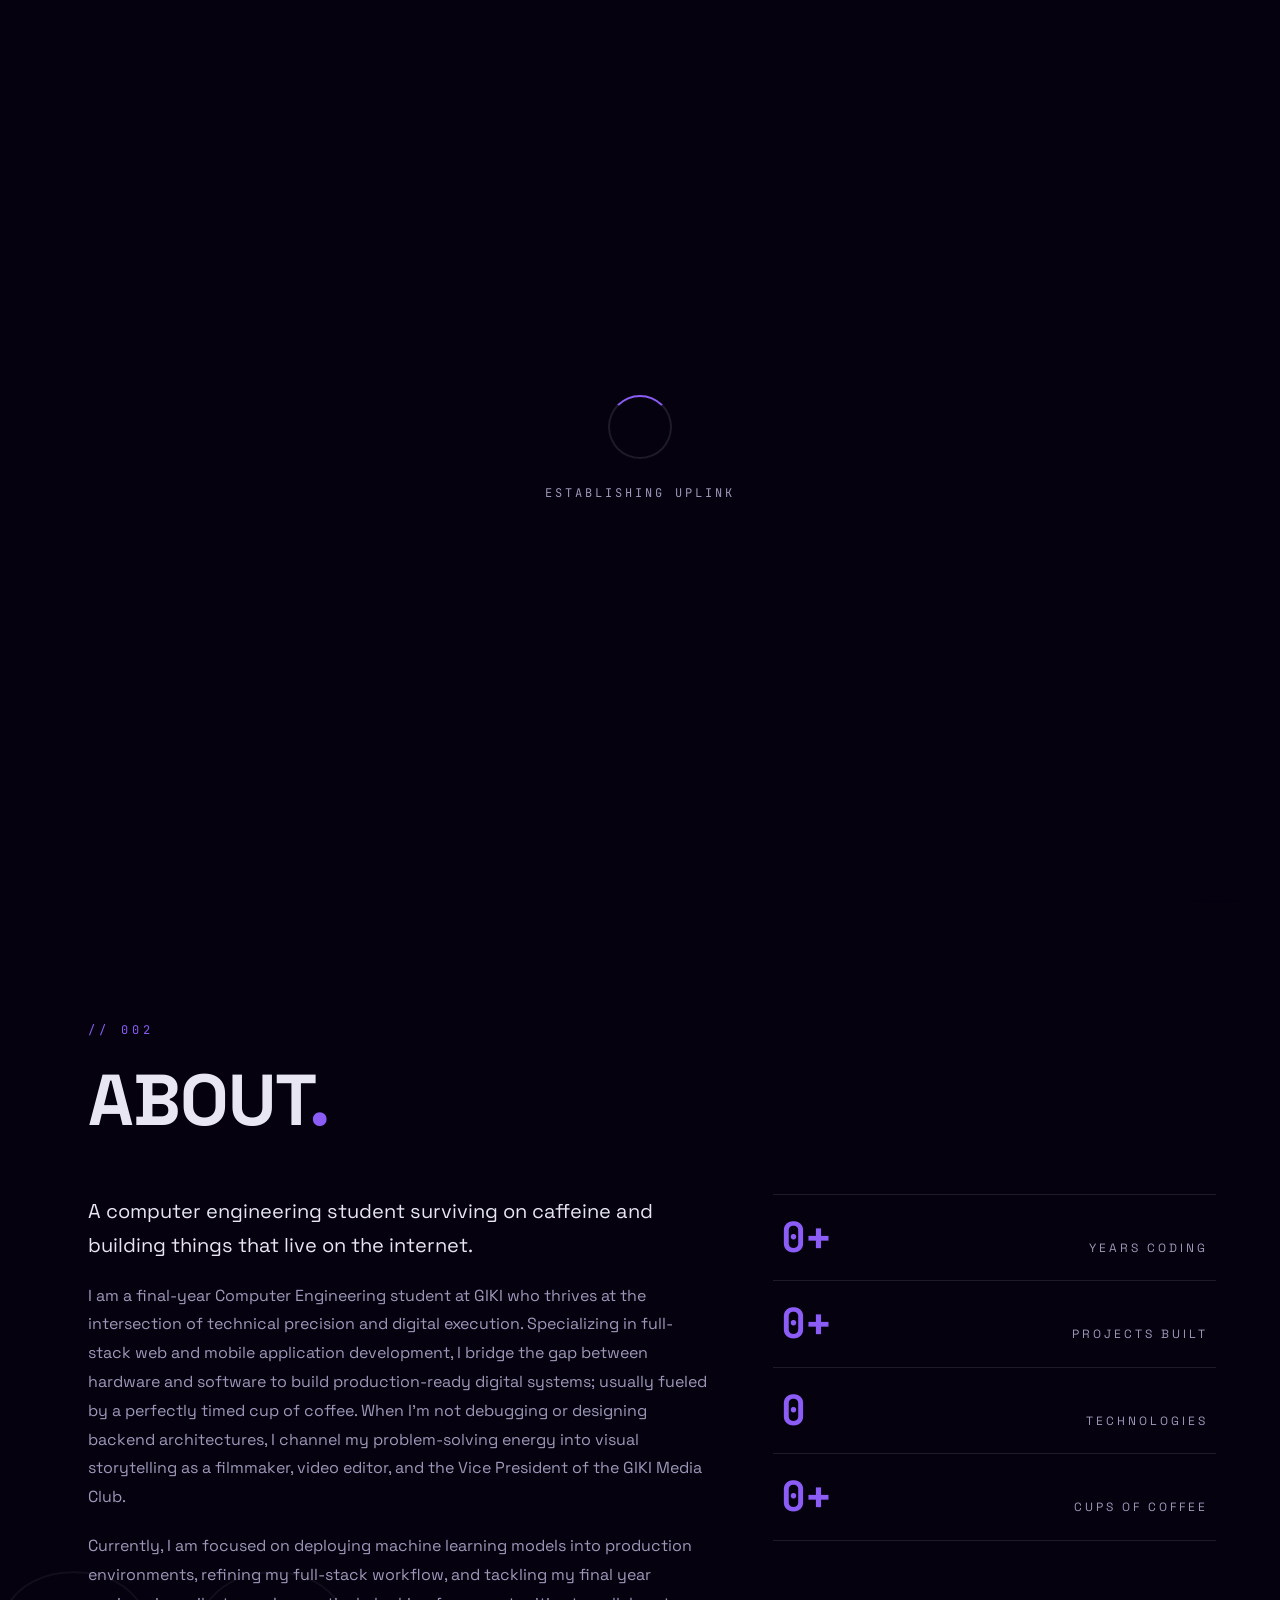
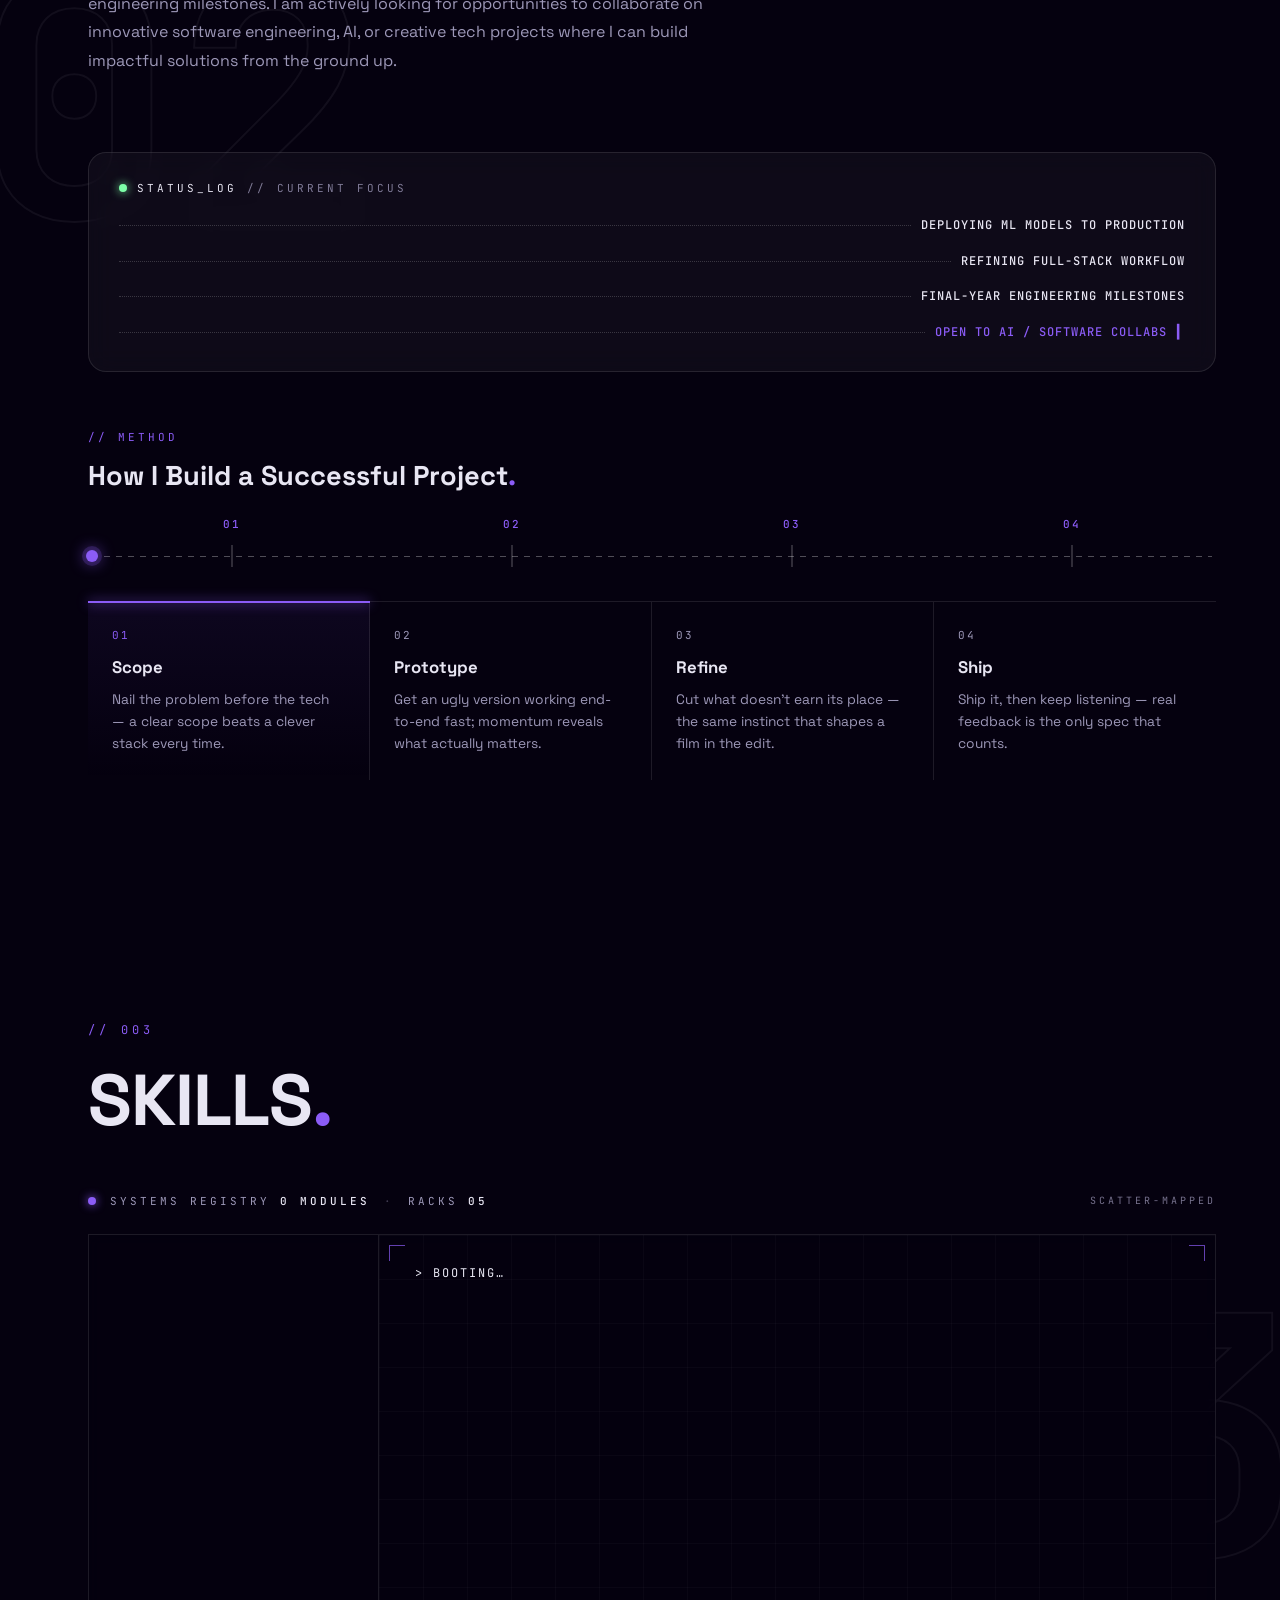
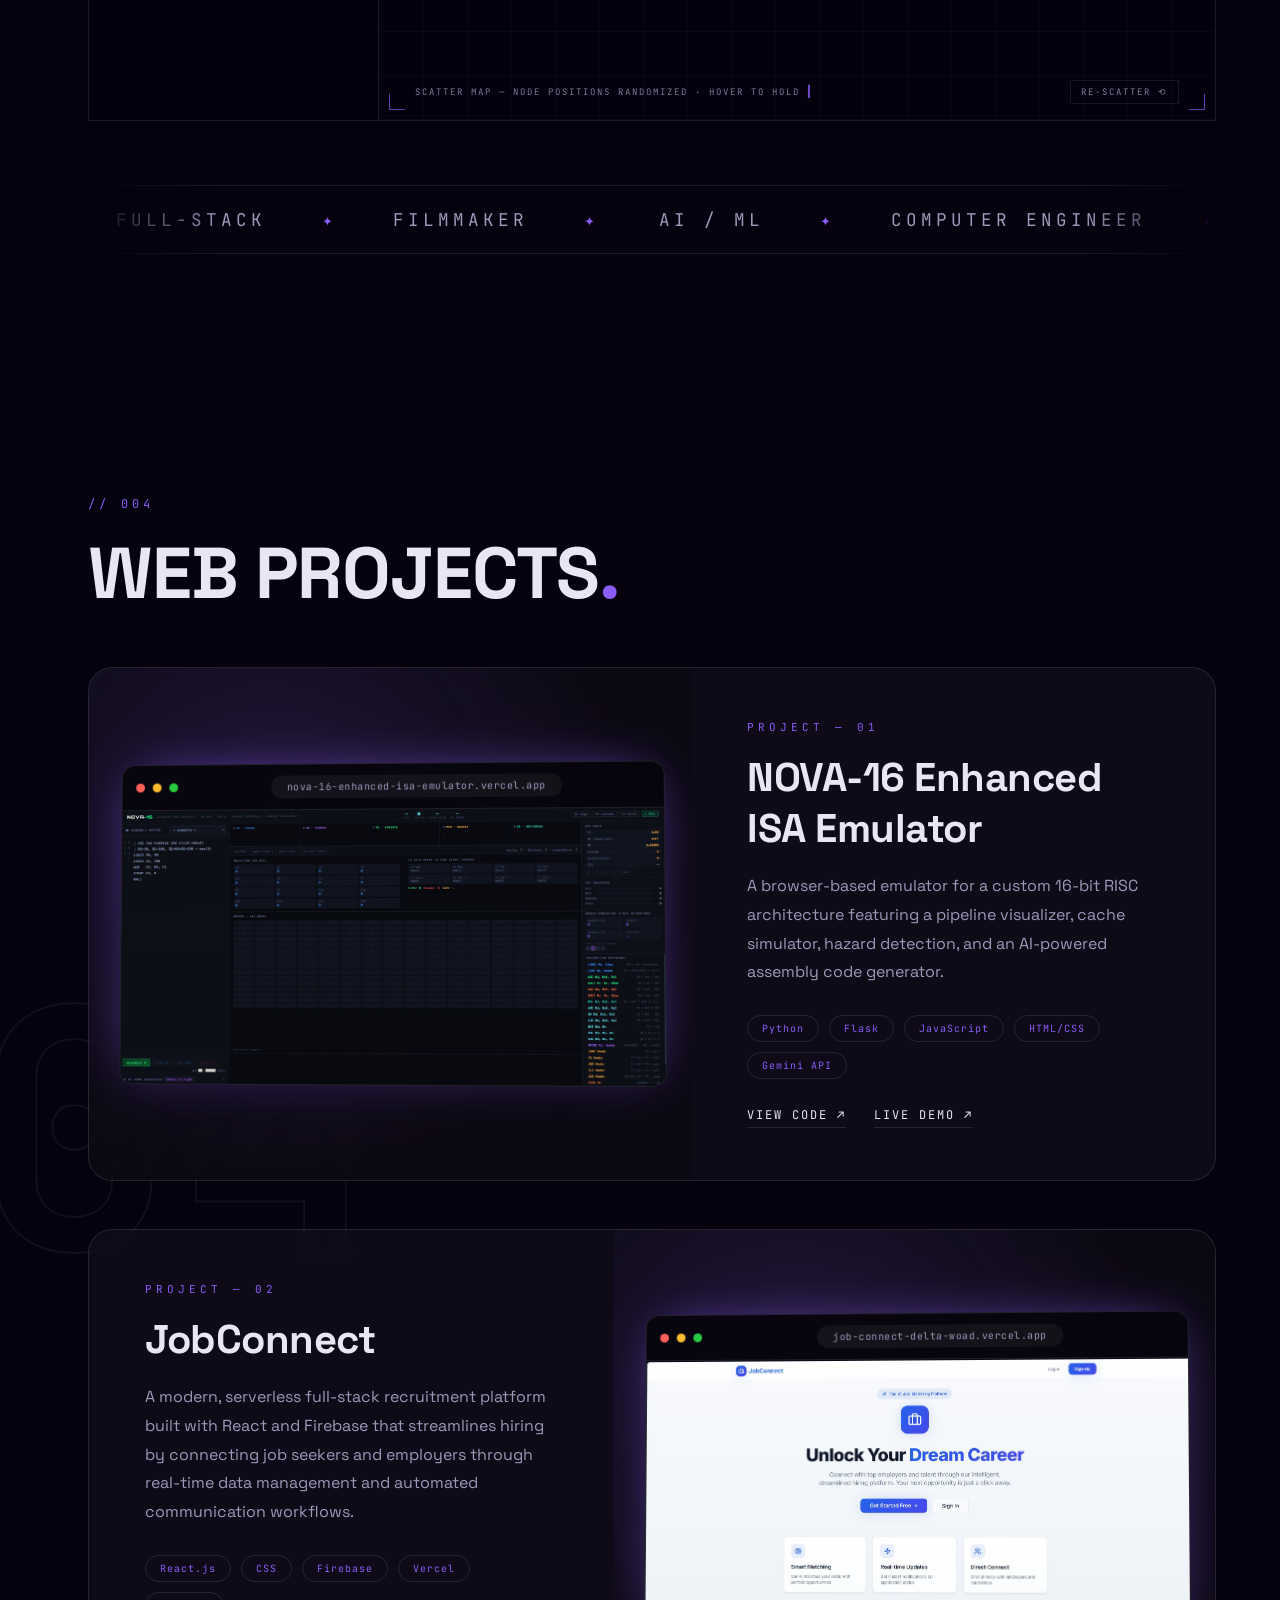
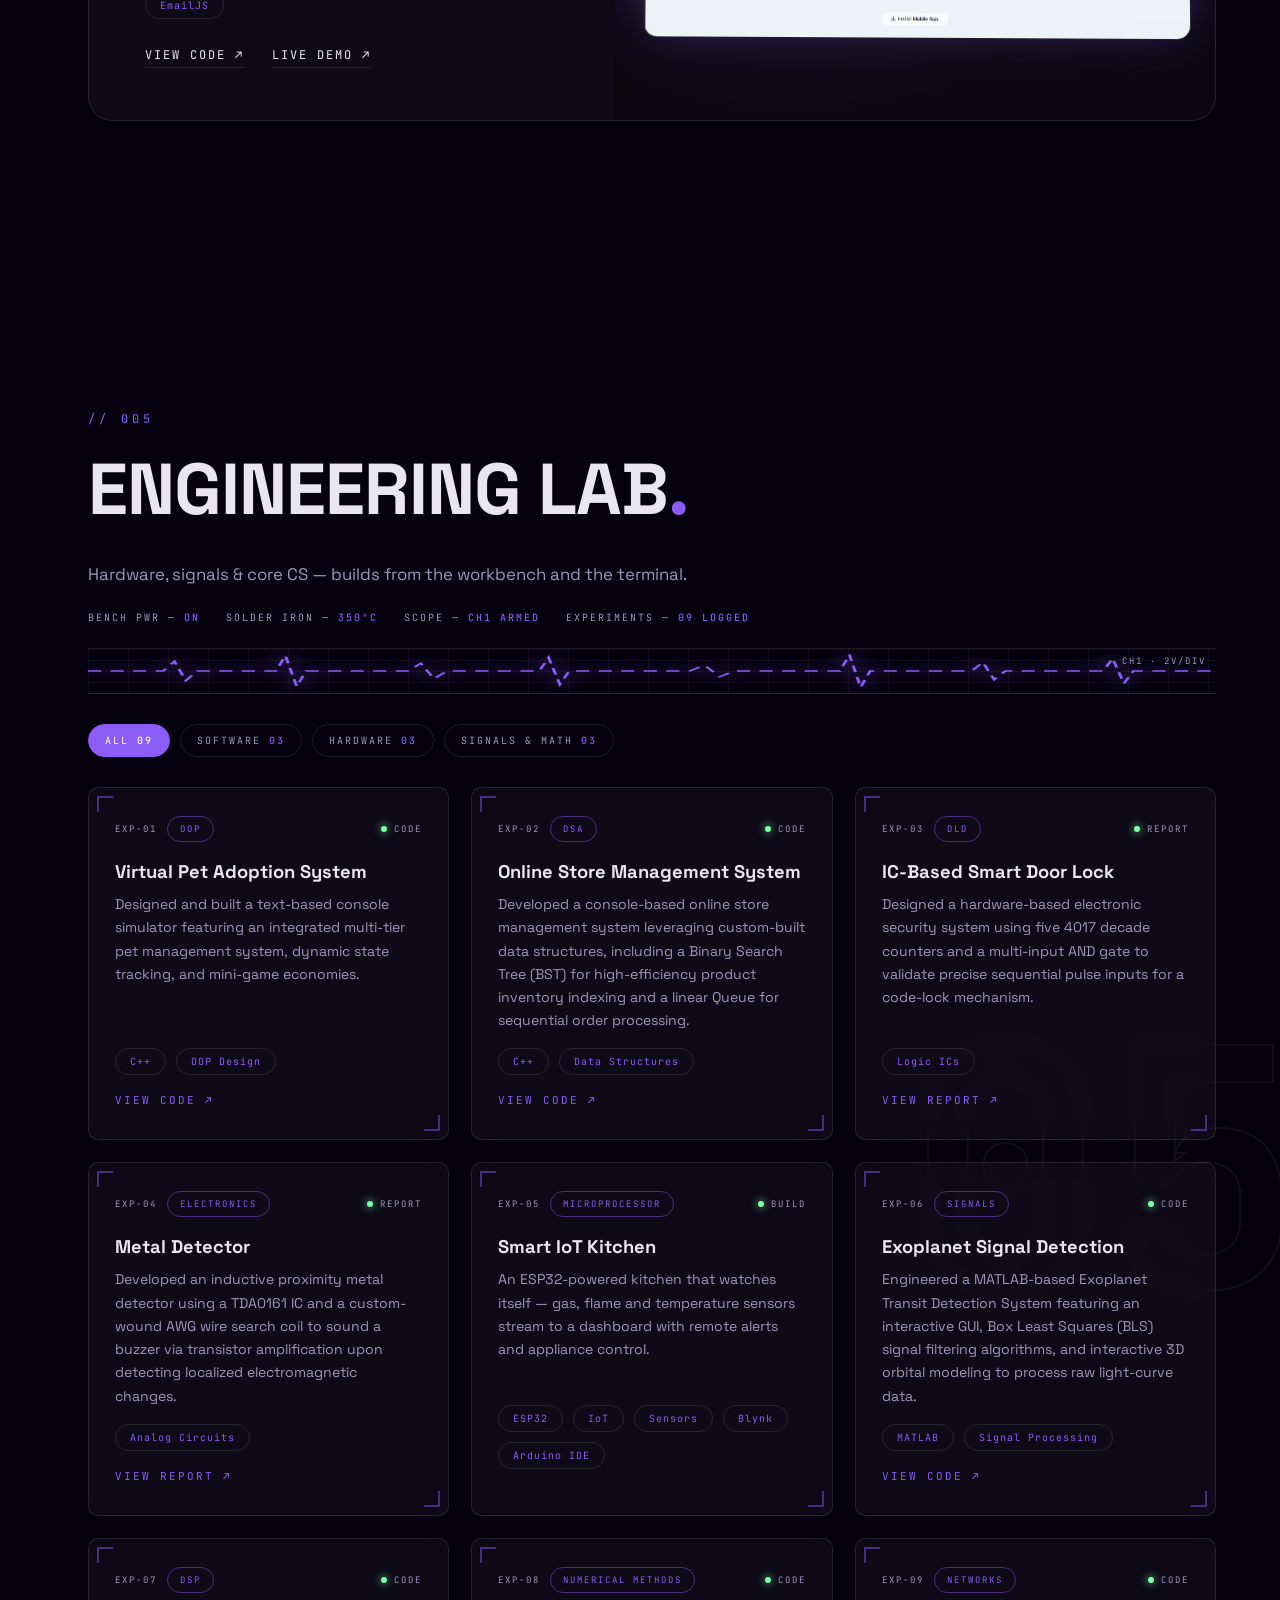
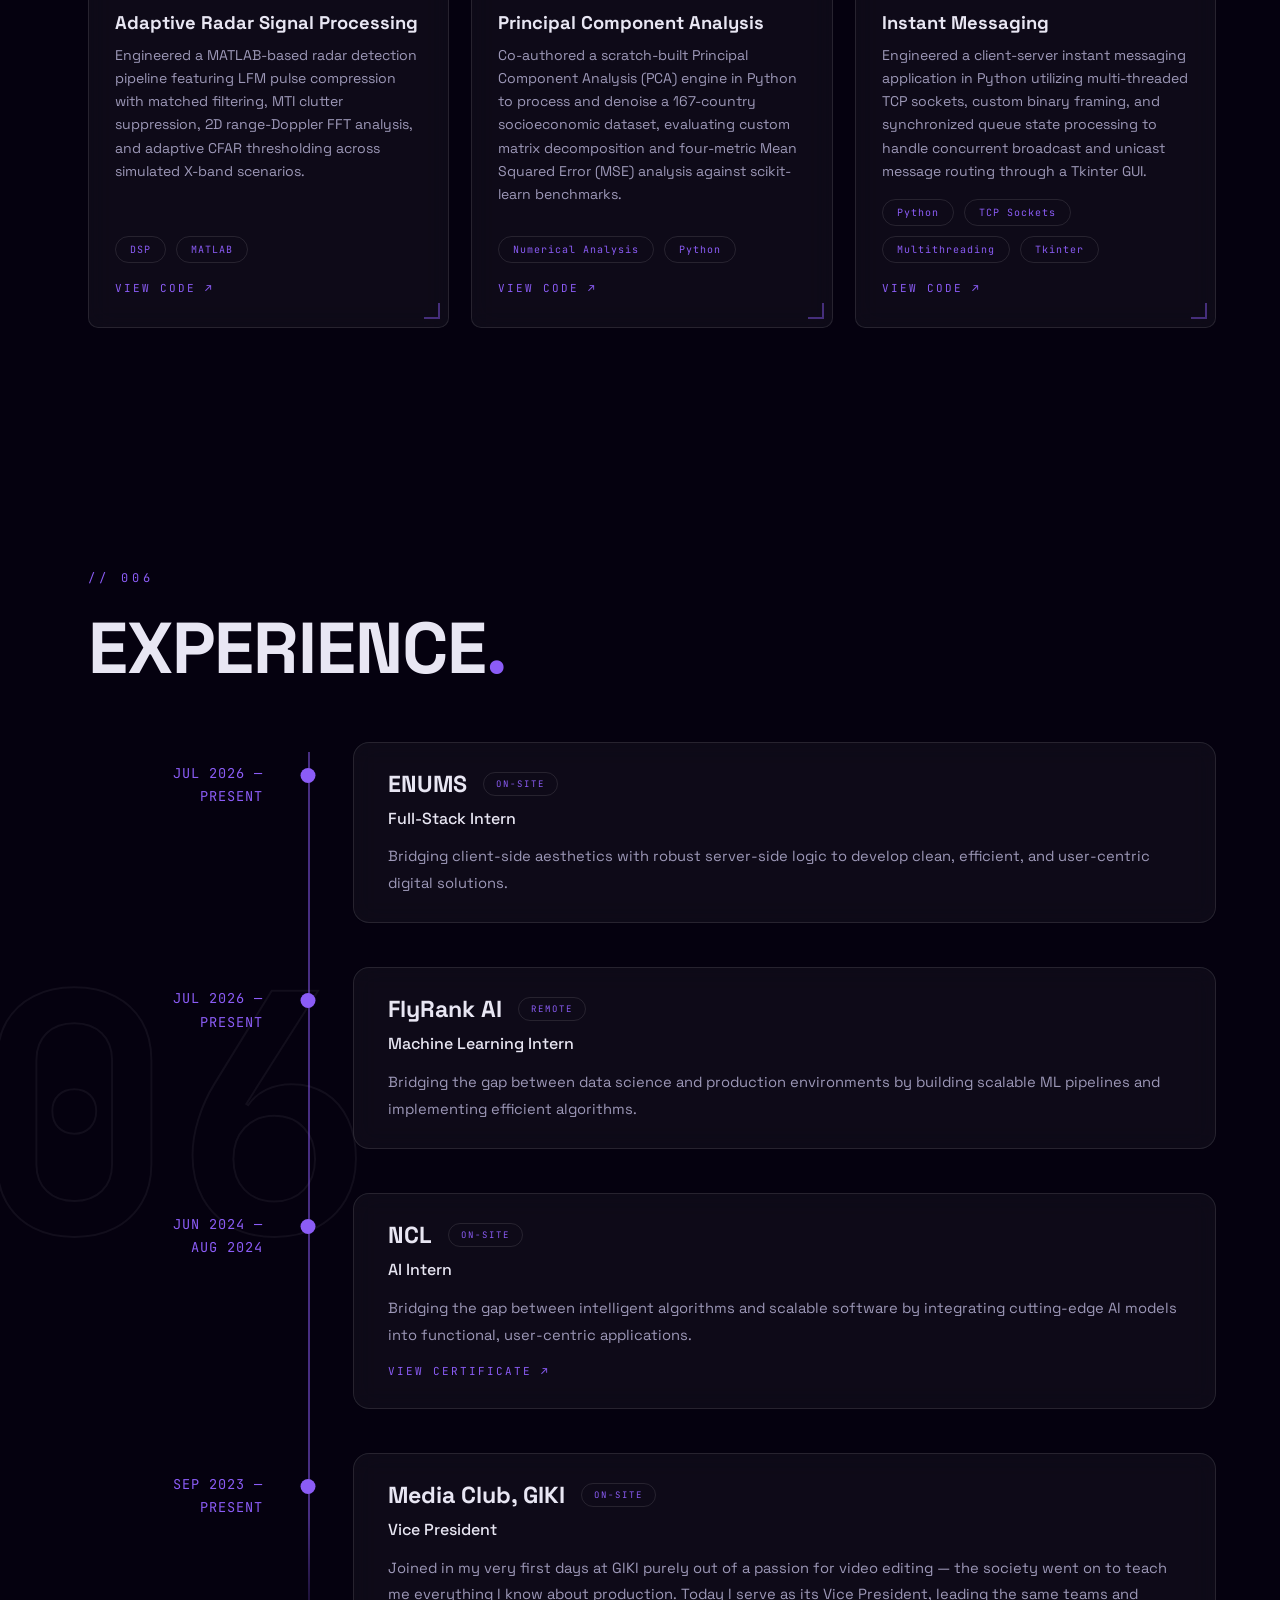
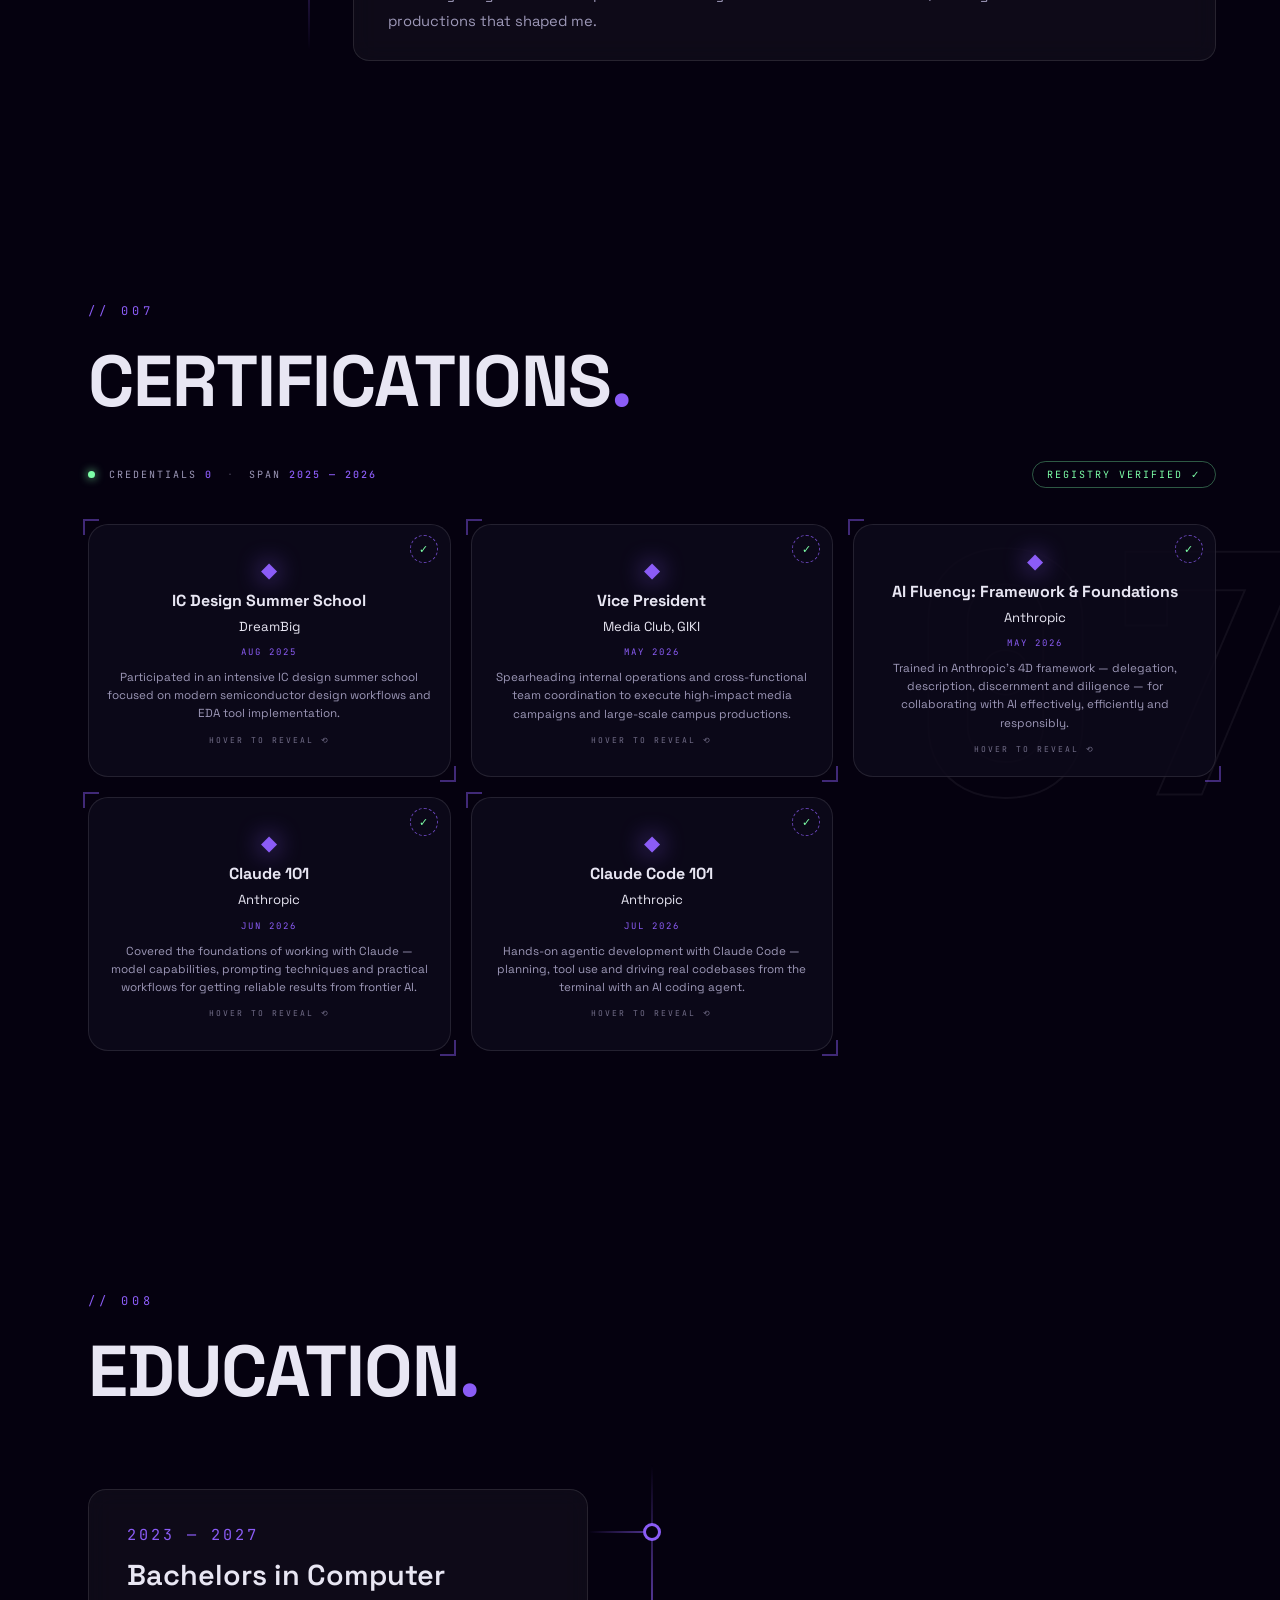
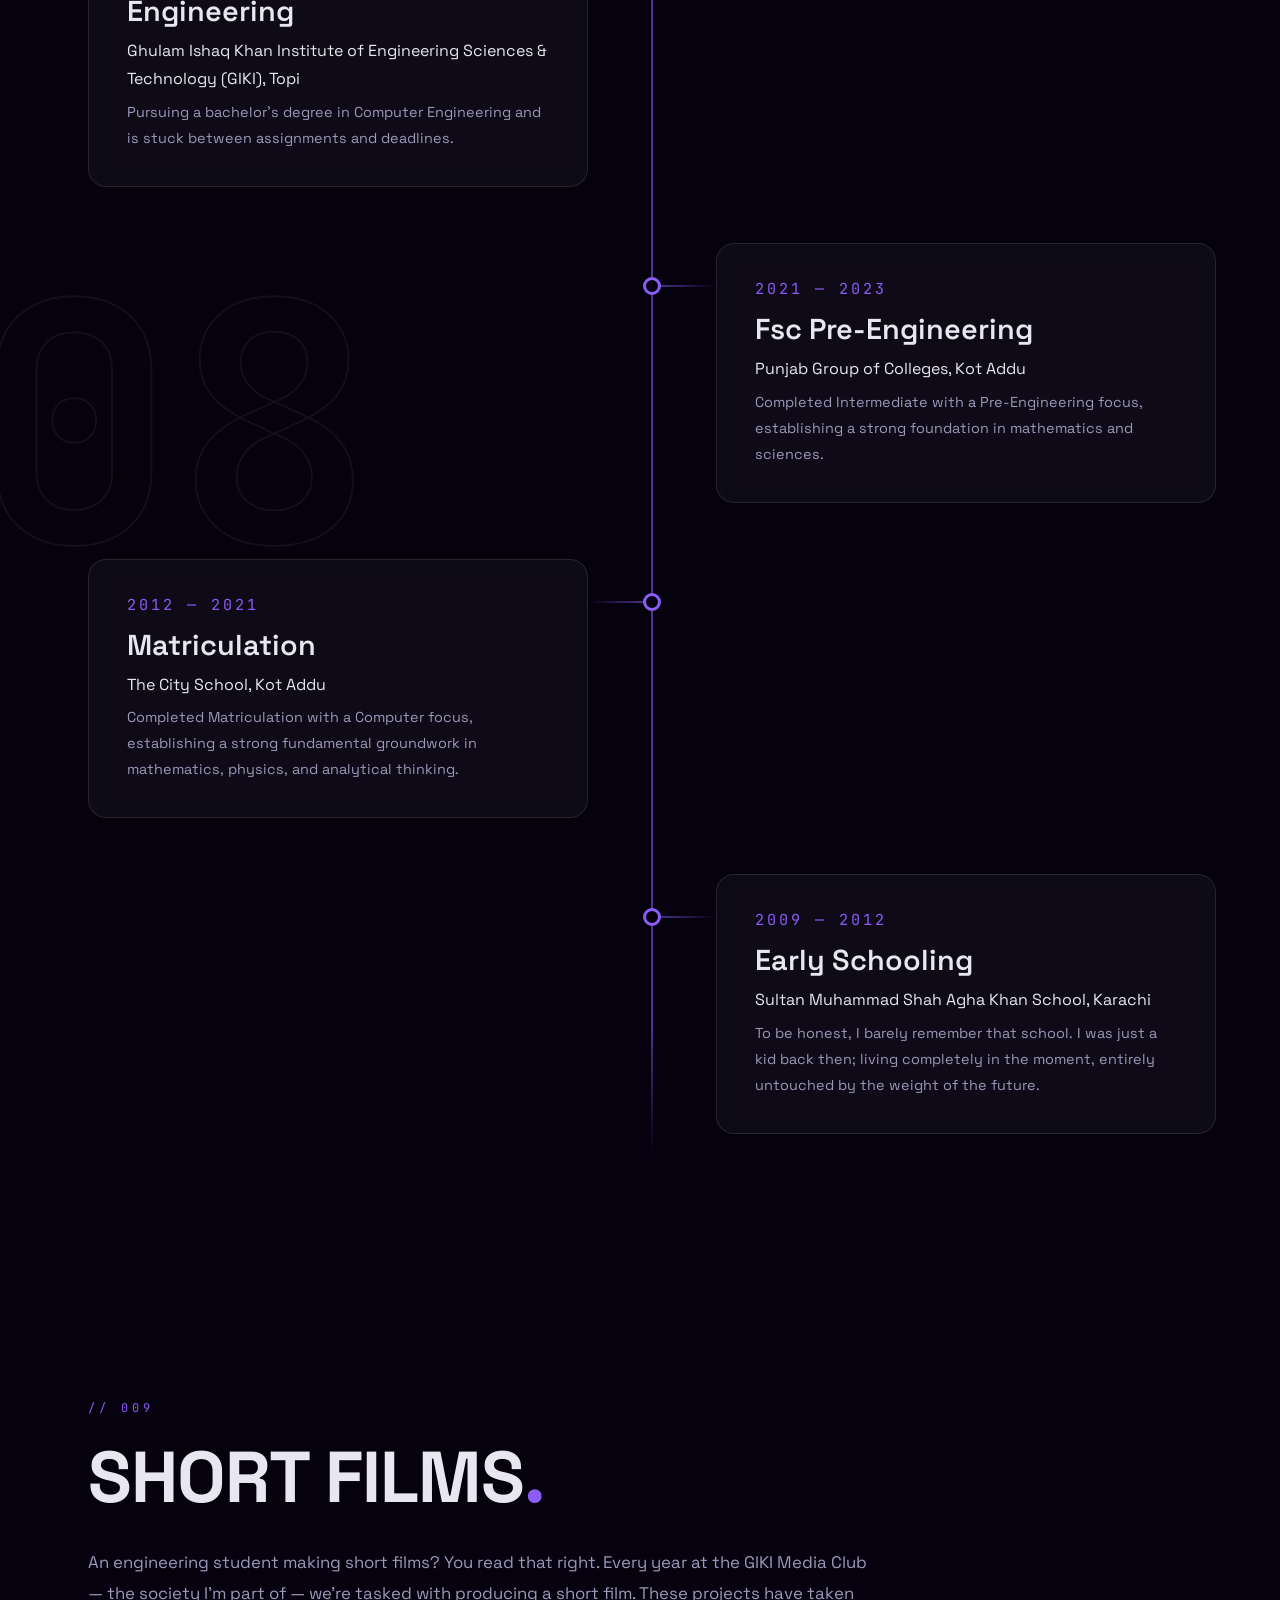
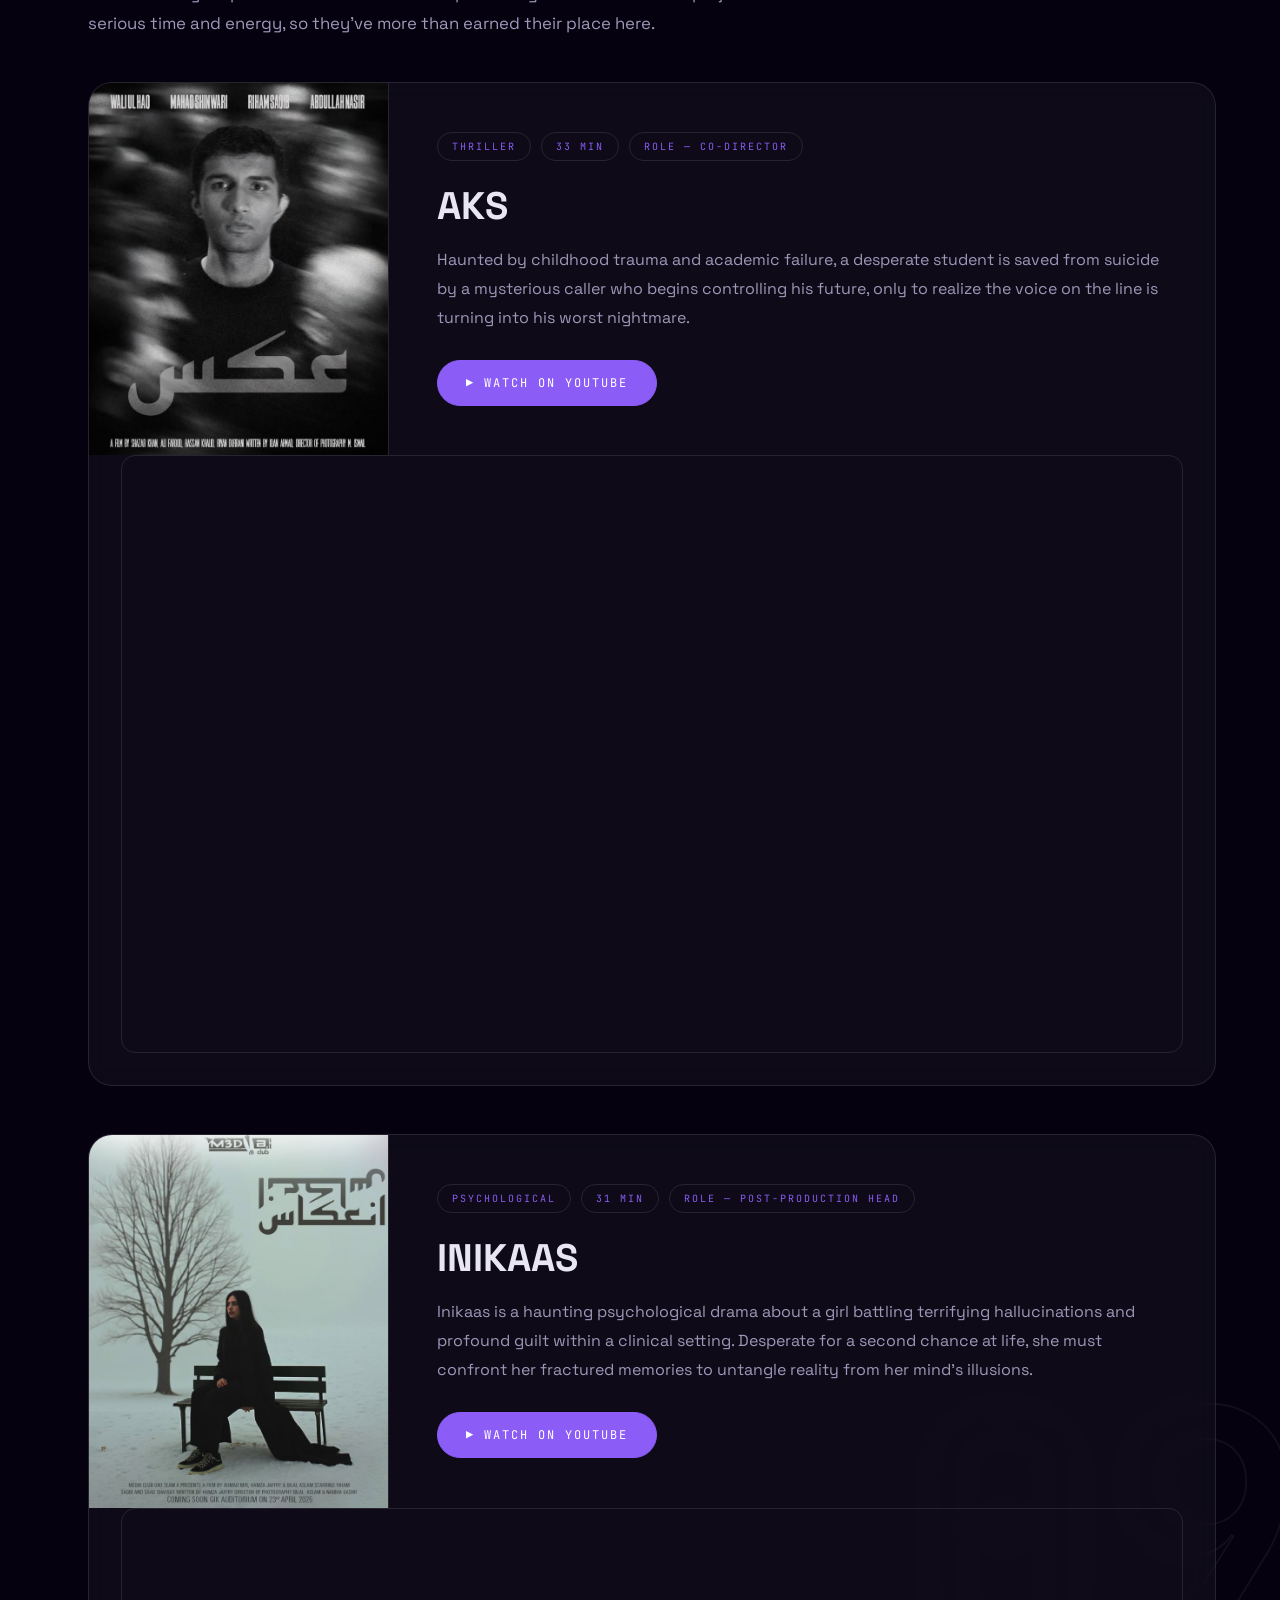
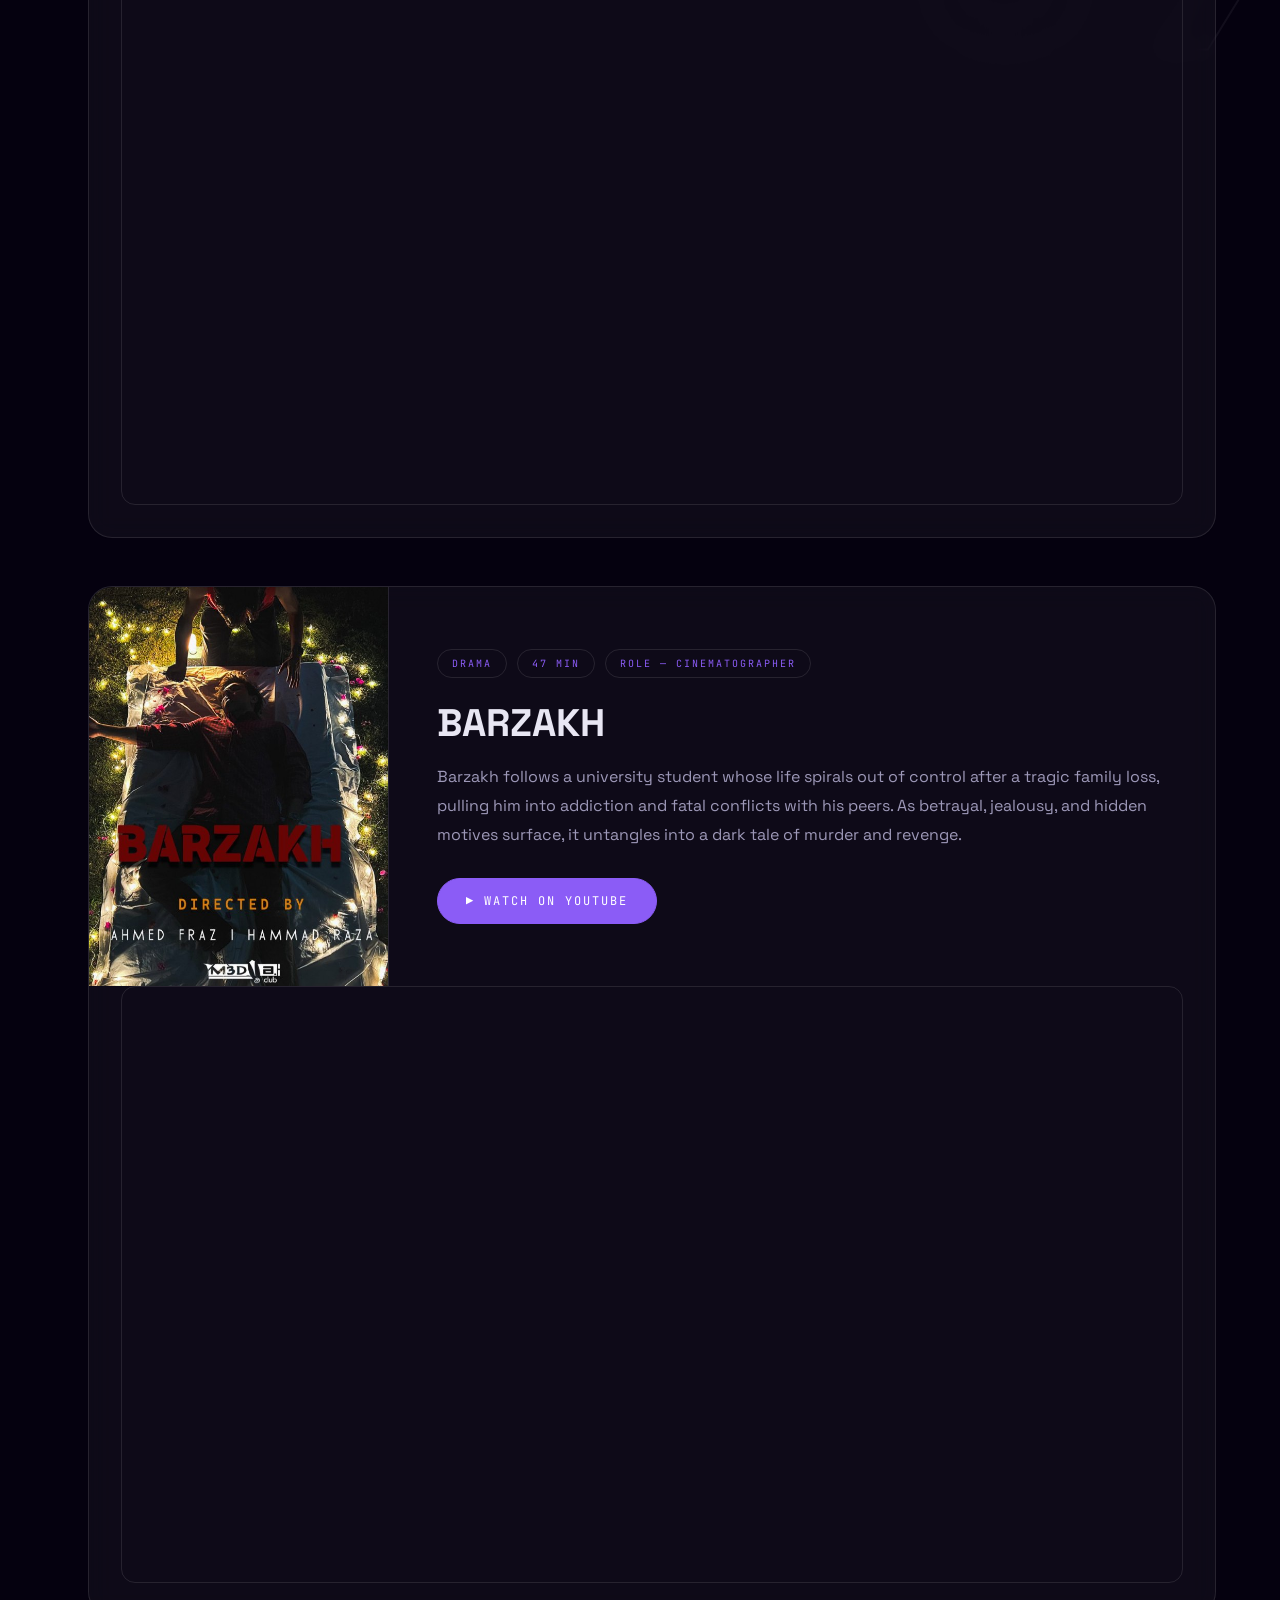
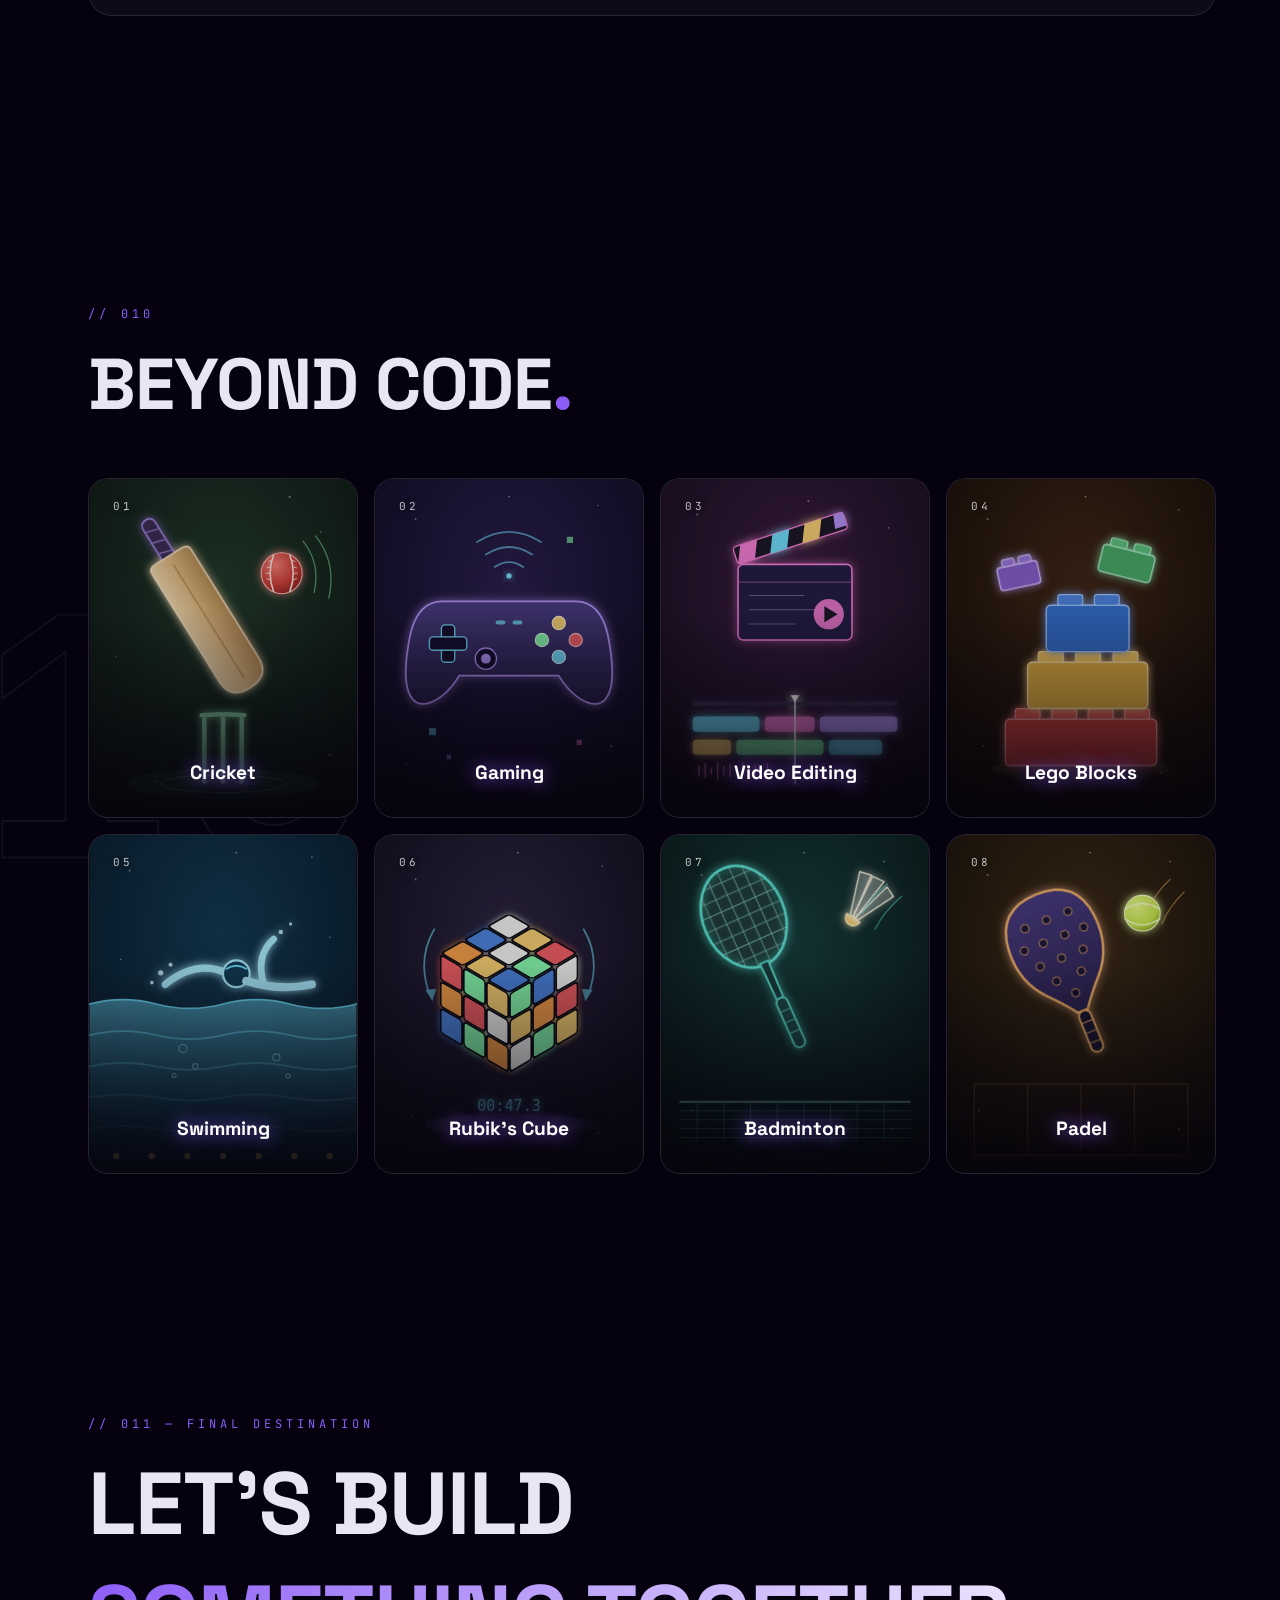
==== commit fac355b6: "Add CV button, mobile responsiveness, and rebuild CV.pdf at A4" ====
--- a/index.html
+++ b/index.html
@@ -57,7 +57,14 @@
       <a href="#projects" class="hoverable">Projects</a>
       <a href="#contact" class="hoverable">Contact</a>
     </nav>
-    <span class="zone-label" id="zone-label">// 001 — LAUNCH</span>
+    <div class="topbar-right">
+      <span class="zone-label" id="zone-label">// 001 — LAUNCH</span>
+      <!-- CV: same artifact-retrieval language as the lab REPORT links -->
+      <a href="assets/CV.pdf" target="_blank" rel="noopener" class="cv-chip mono hoverable" aria-label="View CV (PDF)">
+        <svg viewBox="0 0 24 24" aria-hidden="true"><path d="M14 2H7a2 2 0 0 0-2 2v16a2 2 0 0 0 2 2h10a2 2 0 0 0 2-2V7z"/><path d="M14 2v5h5"/><path d="M9 13h6M9 17h4"/></svg>
+        <span>CV</span>
+      </a>
+    </div>
   </header>
 
   <!-- ============ SIDE NAV DOTS ============ -->
@@ -149,6 +156,11 @@
           <div class="reveal hero-cta">
             <a href="#projects" class="btn btn-solid hoverable">Explore My Work</a>
             <a href="#contact" class="btn btn-ghost hoverable">Make Contact</a>
+            <a href="assets/CV.pdf" target="_blank" rel="noopener" class="btn btn-cv hoverable">
+              <svg viewBox="0 0 24 24" aria-hidden="true"><path d="M14 2H7a2 2 0 0 0-2 2v16a2 2 0 0 0 2 2h10a2 2 0 0 0 2-2V7z"/><path d="M14 2v5h5"/><path d="M9 13h6M9 17h4"/></svg>
+              <span class="mono">VIEW CV</span>
+              <b class="cv-arrow" aria-hidden="true">↗</b>
+            </a>
           </div>
           <div class="reveal hero-stats mono">
             <span class="hs-item"><b>3+</b> YRS CODING</span>
@@ -950,6 +962,11 @@
             <div class="reveal contact-email-row">
               <a href="mailto:hassank8125@gmail.com" class="btn btn-solid btn-big hoverable">hassank8125@gmail.com</a>
               <button id="copy-email" class="btn btn-ghost copy-btn hoverable mono" type="button">COPY EMAIL</button>
+              <a href="assets/CV.pdf" target="_blank" rel="noopener" class="btn btn-cv cv-inline hoverable">
+                <svg viewBox="0 0 24 24" aria-hidden="true"><path d="M14 2H7a2 2 0 0 0-2 2v16a2 2 0 0 0 2 2h10a2 2 0 0 0 2-2V7z"/><path d="M14 2v5h5"/><path d="M9 13h6M9 17h4"/></svg>
+                <span class="mono">VIEW CV</span>
+                <b class="cv-arrow" aria-hidden="true">↗</b>
+              </a>
             </div>
 
             <!-- comm channels -->
--- a/css/style.css
+++ b/css/style.css
@@ -67,16 +67,21 @@
 #topbar {
   position: fixed; top: 0; left: 0; right: 0; z-index: 50;
   display: flex; justify-content: space-between; align-items: center;
+  gap: 16px;
   padding: 24px 40px;
-  mix-blend-mode: difference;
-}
+}
+/* the type blends against whatever scrolls under it; the CV chip does not,
+   so it keeps its true accent colour instead of inverting */
+.logo, .zone-label, #header-nav { mix-blend-mode: difference; }
 .logo {
   font-family: var(--font-mono); font-weight: 700; font-size: 20px;
   color: #fff; text-decoration: none; letter-spacing: 1px;
-}
+  white-space: nowrap;
+}
+.topbar-right { display: flex; align-items: center; gap: 18px; min-width: 0; }
 .zone-label {
   font-family: var(--font-mono); font-size: 11px; letter-spacing: 3px;
-  color: #fff; opacity: 0.7;
+  color: #fff; opacity: 0.7; white-space: nowrap;
 }
 
 /* Mission-control nav: centered in the topbar, hidden while the site is
@@ -216,6 +221,12 @@
 @media (hover: none) {
   #cursor, #cursor-ring { display: none; }
   body { cursor: auto; }
+  /* nothing hovers on touch — the flip is bound to tap instead (main.js) */
+  .cert-flip-hint { font-size: 0; }
+  .cert-flip-hint::after {
+    content: 'TAP TO REVEAL ⟲';
+    font-size: 8px; letter-spacing: 2px;
+  }
 }
 
 /* ---------- Sections ---------- */
@@ -409,6 +420,74 @@
 .btn-ghost:hover { border-color: var(--accent); color: var(--accent); transform: translateY(-3px); }
 .btn-big { font-size: 16px; padding: 20px 44px; margin: 32px 0; }
 
+/* CV button: same pill language as the other CTAs, tinted with the live zone
+   accent and swept by a scanline on hover so it reads as "retrieve artifact".
+   Used in the hero CTA row and the contact console. */
+.btn-cv {
+  position: relative; overflow: hidden;
+  display: inline-flex; align-items: center; gap: 10px;
+  color: var(--text);
+  background: color-mix(in srgb, var(--accent) 10%, transparent);
+  border: 1px solid color-mix(in srgb, var(--accent) 45%, transparent);
+  backdrop-filter: blur(8px);
+  -webkit-backdrop-filter: blur(8px);
+}
+.btn-cv::before {
+  content: ''; position: absolute; inset: 0;
+  background: linear-gradient(105deg, transparent 22%,
+    color-mix(in srgb, var(--accent) 34%, transparent) 50%, transparent 78%);
+  transform: translateX(-130%);
+  transition: transform 0.7s cubic-bezier(0.22, 1, 0.36, 1);
+  pointer-events: none;
+}
+.btn-cv > * { position: relative; z-index: 1; }
+.btn-cv svg {
+  width: 15px; height: 15px; flex-shrink: 0;
+  fill: none; stroke: var(--accent); stroke-width: 1.7;
+  stroke-linecap: round; stroke-linejoin: round;
+  transition: stroke 0.35s ease;
+}
+.btn-cv .cv-arrow { font-size: 12px; color: var(--accent); font-weight: 400; transition: transform 0.35s ease, color 0.35s ease; }
+.btn-cv:hover {
+  color: #fff;
+  border-color: var(--accent);
+  transform: translateY(-3px);
+  box-shadow: 0 0 30px -8px var(--accent);
+}
+.btn-cv:hover::before { transform: translateX(130%); }
+.btn-cv:hover svg { stroke: #fff; }
+.btn-cv:hover .cv-arrow { color: #fff; transform: translate(3px, -3px); }
+/* contact console: sits beside COPY EMAIL, so it matches that button's metrics */
+.cv-inline { font-size: 12px; padding: 16px 26px; }
+
+/* Header CV chip: compact twin of .btn-cv for the top bar */
+.cv-chip {
+  display: inline-flex; align-items: center; gap: 7px;
+  text-decoration: none; white-space: nowrap;
+  font-size: 10px; font-weight: 500; letter-spacing: 2px;
+  color: #fff;
+  padding: 8px 15px; border-radius: 999px;
+  border: 1px solid color-mix(in srgb, var(--accent) 55%, transparent);
+  background: color-mix(in srgb, var(--accent) 16%, transparent);
+  backdrop-filter: blur(10px);
+  -webkit-backdrop-filter: blur(10px);
+  transition: background 0.35s ease, border-color 0.35s ease,
+              box-shadow 0.35s ease, transform 0.35s ease;
+}
+.cv-chip svg {
+  width: 13px; height: 13px; flex-shrink: 0;
+  fill: none; stroke: var(--accent); stroke-width: 1.8;
+  stroke-linecap: round; stroke-linejoin: round;
+  transition: stroke 0.35s ease;
+}
+.cv-chip:hover {
+  background: var(--accent);
+  border-color: var(--accent);
+  box-shadow: 0 0 22px -4px var(--accent);
+  transform: translateY(-2px);
+}
+.cv-chip:hover svg { stroke: #fff; }
+
 .scroll-hint {
   position: absolute; bottom: 36px; left: 50%; transform: translateX(-50%);
   display: flex; flex-direction: column; align-items: center; gap: 12px;
@@ -693,7 +772,8 @@
 
 .lab-grid {
   display: grid;
-  grid-template-columns: repeat(auto-fill, minmax(320px, 1fr));
+  /* min() keeps the track from outgrowing the column on narrow phones */
+  grid-template-columns: repeat(auto-fill, minmax(min(320px, 100%), 1fr));
   gap: 22px;
 }
 .lab-card {
@@ -802,7 +882,7 @@
 .cert-flip-hint { margin-top: 12px; font-size: 8px; letter-spacing: 2px; color: var(--text-dim); opacity: 0.7; }
 /* narrow: drop the 3+2 shape and wrap into comfortable columns */
 @media (max-width: 1350px) {
-  .certs-grid { grid-template-columns: repeat(auto-fit, minmax(300px, 1fr)); gap: 20px; }
+  .certs-grid { grid-template-columns: repeat(auto-fit, minmax(min(300px, 100%), 1fr)); gap: 20px; }
   .cert-card, .cert-card:nth-child(4) { grid-column: auto; }
 }
 .cert-back img { width: 100%; height: 100%; object-fit: cover; }
@@ -1696,6 +1776,159 @@
 }
 
 /* ============================================================
+   RESPONSIVE — tablet & phone
+   Two fixed rails float over the page (social on the left, section
+   dots on the right), so every breakpoint below either reserves real
+   room for them or retires them. The rest is fixed-size furniture —
+   consoles, timelines, posters — being let out of its desktop shape.
+   ============================================================ */
+
+/* the hero photo's orbit rings are wider than the photo and used to push a
+   sliver of horizontal scroll; clip it without making a scroll container */
+html, body { overflow-x: clip; }
+
+/* ---------- Laptop & tablet: rails stay, content moves out from under them.
+     5vw stops clearing the 66px-wide social rail below ~1520px, so the gutters
+     get a floor. max() means nothing ever gets *tighter* than the base 5vw. --- */
+@media (max-width: 1520px) {
+  .section { padding-left: max(5vw, 88px); padding-right: max(5vw, 58px); }
+  #contact footer { left: max(5vw, 88px); right: max(5vw, 58px); }
+}
+
+/* ---------- Interests: once the strip stacks, the caption sits mid-slab
+     instead of at its foot, so a bottom-up scrim no longer covers it ---------- */
+@media (max-width: 1000px) {
+  .interest-panel::after {
+    background: linear-gradient(to top,
+      rgba(5, 3, 12, 0.9) 0%, rgba(5, 3, 12, 0.66) 48%, rgba(5, 3, 12, 0.52) 100%);
+  }
+  .interest-art { opacity: 0.7; }
+  .interest-panel:hover .interest-art { opacity: 0.85; }
+}
+
+/* ---------- Skill bay: the console footer can't stay pinned once the
+     panel starts wrapping, or it slides under the last modules ---------- */
+@media (max-width: 900px) {
+  .skillbay-panel { padding: 24px 20px; }
+  .skillbay-foot {
+    position: static; margin-top: 20px;
+    flex-wrap: wrap; gap: 10px;
+  }
+  .skillbay-foot > span:first-child,
+  .skillbay-foot .caret { display: none; }
+  .sb-rescatter { margin-left: 0; }
+  /* mobile browser chrome eats a slice of 100vh — svh always fits */
+  .section { min-height: 100svh; }
+}
+
+/* ---------- Phones ---------- */
+@media (max-width: 760px) {
+  /* the social rail costs 11% of a phone's width; both of its links live in
+     the contact console anyway, so it stands down and the dots slim to a
+     thin ladder (their hover labels never fire on touch) */
+  #social-rail { display: none; }
+  #dots-nav { right: 7px; gap: 14px; }
+  .dot { width: 8px; height: 8px; }
+  .dot::before { display: none; }
+
+  .section { padding: 92px 20px; padding-right: 36px; }
+  .section-title { margin-bottom: 34px; }
+  .section-inner, .section-inner.wide { max-width: 100%; }
+
+  /* top bar: logo · zone · CV all on one line */
+  #topbar { padding: 16px 18px; gap: 10px; }
+  .logo { font-size: 15px; }
+  .topbar-right { gap: 10px; }
+  .zone-label { font-size: 8px; letter-spacing: 1.5px; }
+  .cv-chip { padding: 7px 12px; font-size: 9px; gap: 5px; letter-spacing: 1.5px; }
+  .cv-chip svg { width: 11px; height: 11px; }
+
+  /* hero */
+  .hero-photo { width: min(230px, 60vw); margin-bottom: 28px; }
+  .eyebrow { font-size: 11px; letter-spacing: 3px; margin-bottom: 18px; }
+  .hero-tagline { font-size: 1rem; margin: 22px 0 20px; }
+  .hero-meta { gap: 9px; margin-bottom: 28px; }
+  .meta-chip { padding: 9px 14px; font-size: 9px; letter-spacing: 1.5px; }
+  .hero-cta { gap: 12px; }
+  .hero-cta .btn { padding: 14px 24px; font-size: 12px; }
+  /* the hero grows past one screen on a phone, so the pinned hint would land
+     on top of the stat line — let it fall into the flow instead */
+  .scroll-hint {
+    position: static; transform: none;
+    margin: 40px auto 0; font-size: 9px;
+  }
+  .scroll-line { height: 36px; }
+  /* keep the pre-flight readout clear of the dot ladder */
+  .boot-wrap { width: min(430px, 76vw); }
+
+  /* about */
+  .about-now { padding: 22px 20px; }
+  .about-now-lines { font-size: 10px; }
+  .stat-value { font-size: 2.1rem; }
+  .stat-label { font-size: 10px; letter-spacing: 2px; }
+  .about-process { margin-top: 44px; }
+  .process-card { padding: 22px 20px; }
+
+  /* skills */
+  .skill-node { font-size: 0.92rem; }
+  .marquee-track span { font-size: 0.95rem; margin: 0 18px; }
+  .skillbay { margin-bottom: 44px; }
+
+  /* projects */
+  .project-info { padding: 30px 22px; }
+  .project-thumb { padding: 22px 18px; min-height: 0; }
+
+  /* lab */
+  .lab-card { padding: 24px 20px; }
+  .lab-scope { margin-bottom: 24px; }
+  .lab-bench { gap: 8px 16px; font-size: 9px; }
+
+  /* films: poster stays whole — it's the point of the section */
+  .film-info { padding: 28px 22px; }
+  .film-trailer { padding: 20px 22px 26px; }
+  .film-card { margin-bottom: 32px; }
+
+  /* interests */
+  .interest-panel { min-height: 180px; padding: 20px 18px; }
+
+  /* contact: the CTA row stacks, so give each button the full width */
+  .contact-console { gap: 30px; }
+  .contact-email-row { gap: 10px; }
+  .contact-email-row .btn { width: 100%; justify-content: center; text-align: center; }
+  .btn-big { font-size: 14px; padding: 18px 20px; margin: 24px 0 0; }
+  .cv-inline { padding: 16px 20px; }
+  .comm-card { padding: 16px 18px; gap: 12px; }
+  .comm-icon { width: 36px; height: 36px; }
+  .term-body { min-height: 200px; padding: 18px 16px; font-size: 10.5px; line-height: 2; }
+  .radar-mini { width: 96px; height: 96px; }
+  .contact-sign { margin-top: 48px; }
+  .sign-name { font-size: clamp(1.5rem, 8.6vw, 2.6rem); letter-spacing: 2px; }
+  .sign-role { font-size: 9px; letter-spacing: 2px; }
+  /* unpin the footer so it can't land under the copilot button */
+  #contact footer {
+    position: static; left: auto; right: auto;
+    margin-top: 48px; padding-bottom: 86px;
+  }
+}
+
+/* ---------- Small phones ---------- */
+@media (max-width: 520px) {
+  /* the zone readout is the first thing to go when the bar gets tight */
+  .zone-label { display: none; }
+  .section-title.big { font-size: clamp(2rem, 9.5vw, 2.8rem); }
+  .lead { font-size: 1.1rem; }
+  .hero-stats { margin-top: 32px; }
+  /* certificate cards: at one-per-row the landscape shape is too short for the
+     blurb, so the card gets taller and the clamps get an extra line each */
+  .cert-card { aspect-ratio: 1.06 / 1; }
+  .cert-front { padding: 20px 18px; }
+  .cert-front h3 { -webkit-line-clamp: 3; }
+  .cert-desc { -webkit-line-clamp: 5; }
+  .film-badge { font-size: 8px; }
+  .project-tags span { font-size: 9px; }
+}
+
+/* ============================================================
    LAUNCH SEQUENCE — countdown, ignition, HUD & hero theatrics
    ============================================================ */
 
@@ -2060,6 +2293,16 @@
 .copilot.voiced .cw-say { display: inline-flex; }
 .cw-say:hover { border-color: var(--glass-border); }
 .cw-say.on { animation: cwLed 0.8s ease-in-out infinite; }
+/* fetching audio — icon dims, a tiny ring spins over it (click again cancels) */
+.cw-say { position: relative; }
+.cw-say.loading svg { opacity: 0.2; }
+.cw-say.loading::after {
+  content: ''; position: absolute; inset: 0; margin: auto;
+  width: 9px; height: 9px; border-radius: 50%;
+  border: 1px solid var(--accent); border-top-color: transparent;
+  animation: cwSpin 0.7s linear infinite;
+}
+@keyframes cwSpin { to { transform: rotate(360deg); } }
 .cw-text { white-space: pre-wrap; word-break: break-word; color: var(--text); }
 .cw-text a { color: var(--accent); text-decoration: underline; text-underline-offset: 3px; word-break: break-all; }
 /* visitor transmissions sit right, tinted with the zone color */
@@ -2133,4 +2376,5 @@
   .copilot.open .copilot-panel { animation: none; }
   .cw-wave, .cw-led { animation: none; }
   .cw-msg { animation: none; }
-}
+  .cw-say.loading::after { animation-duration: 1.6s; }
+}
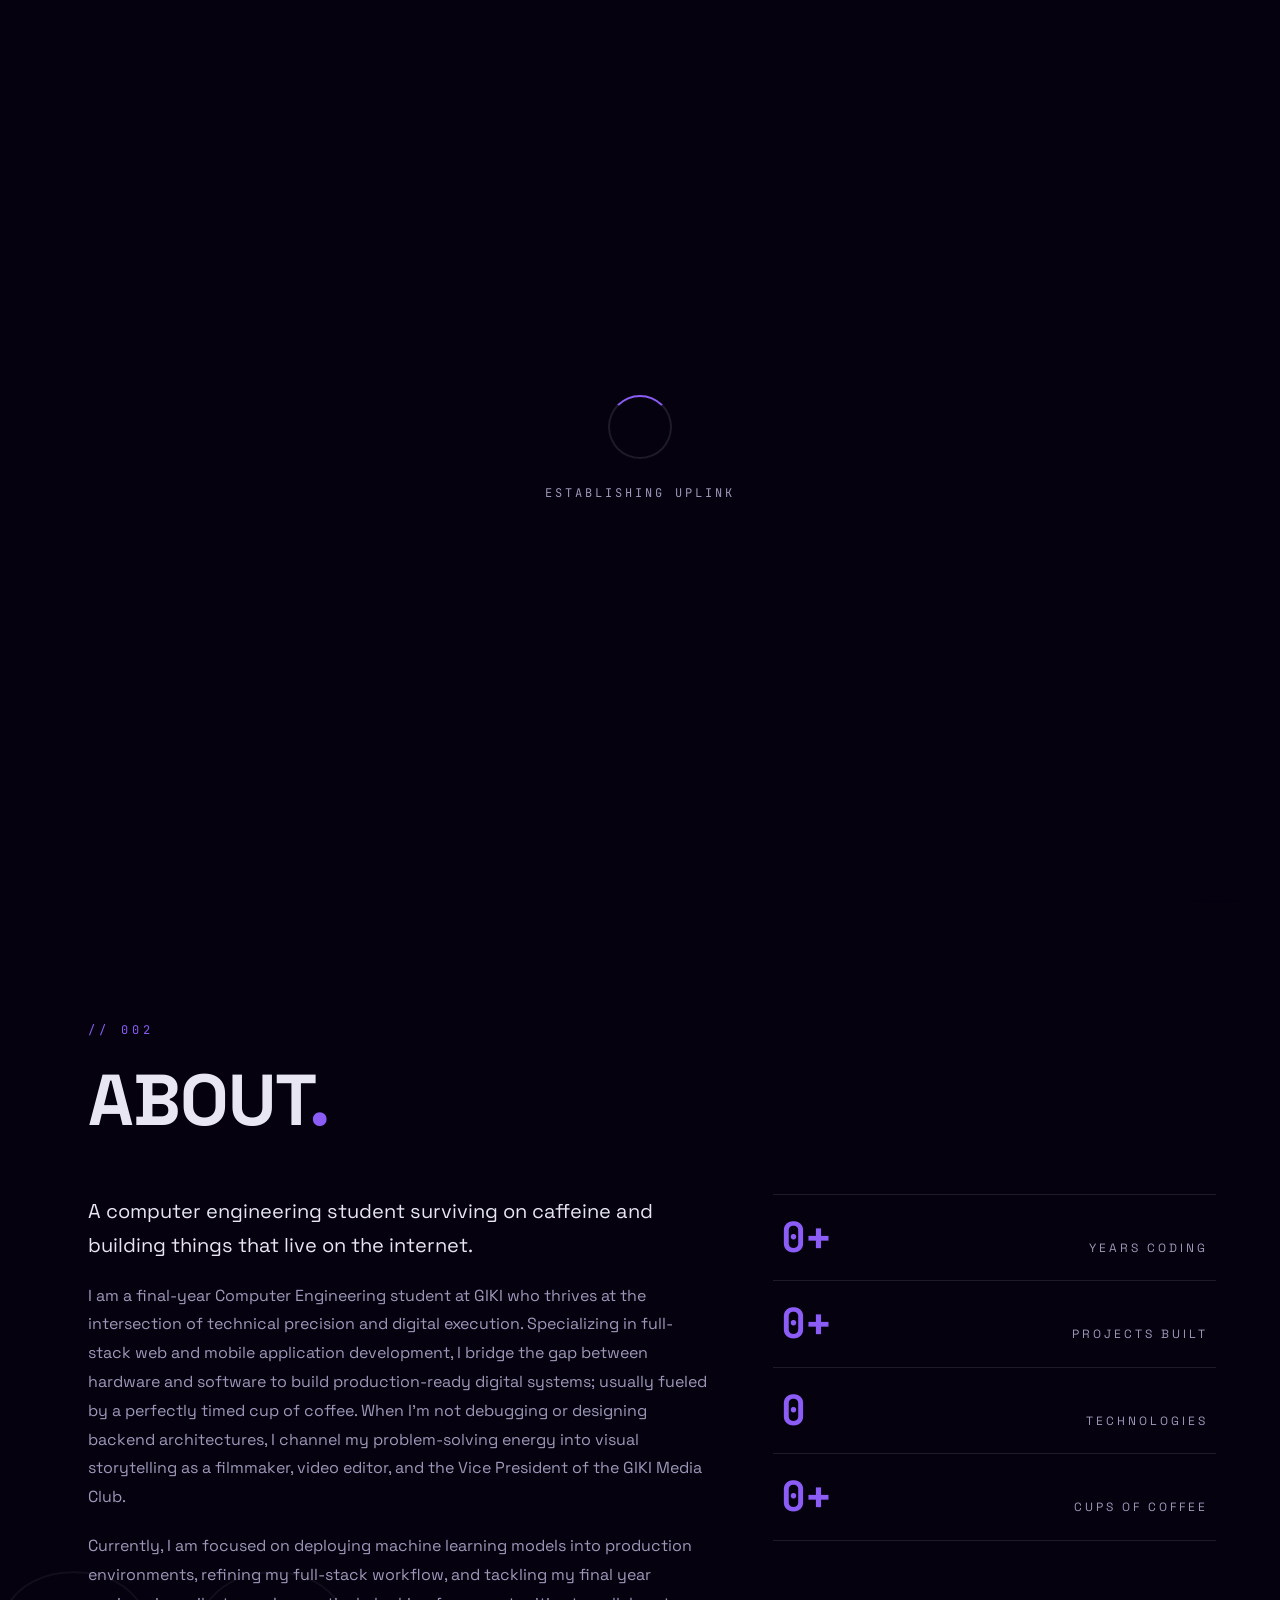
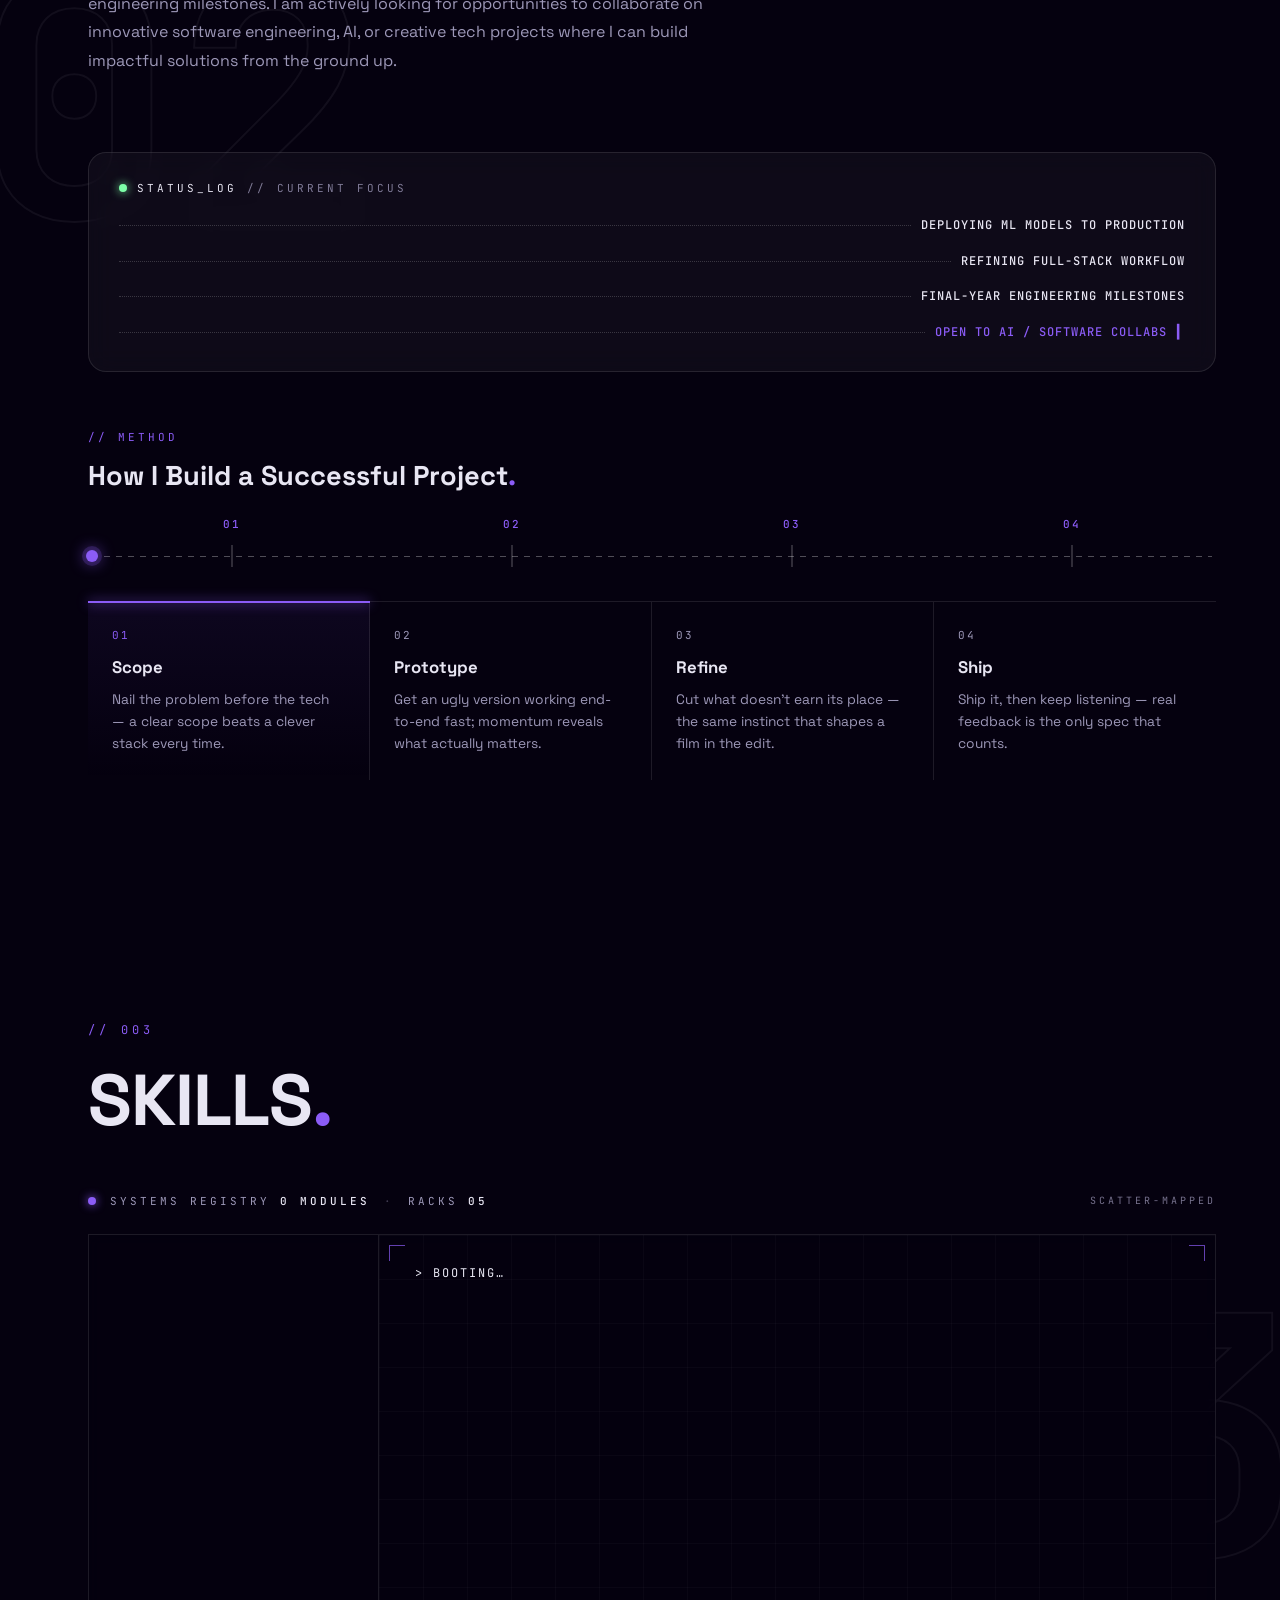
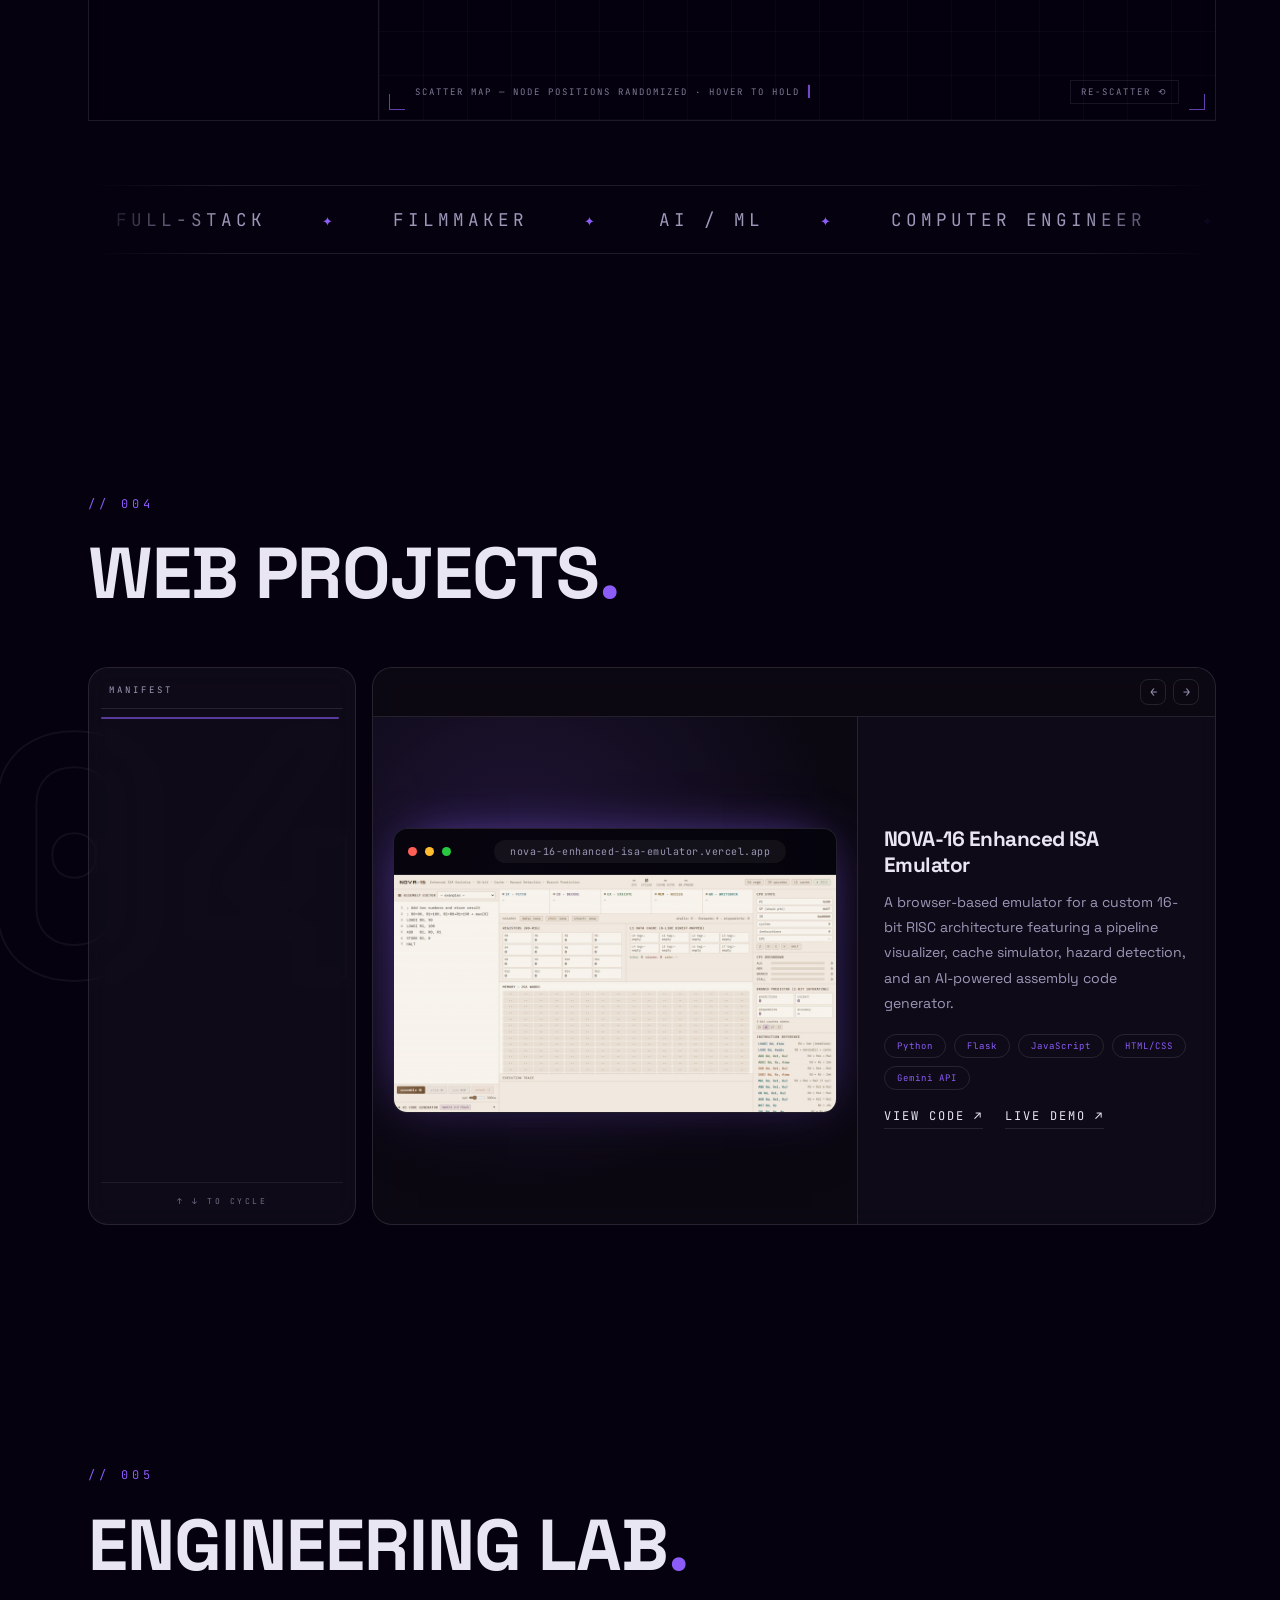
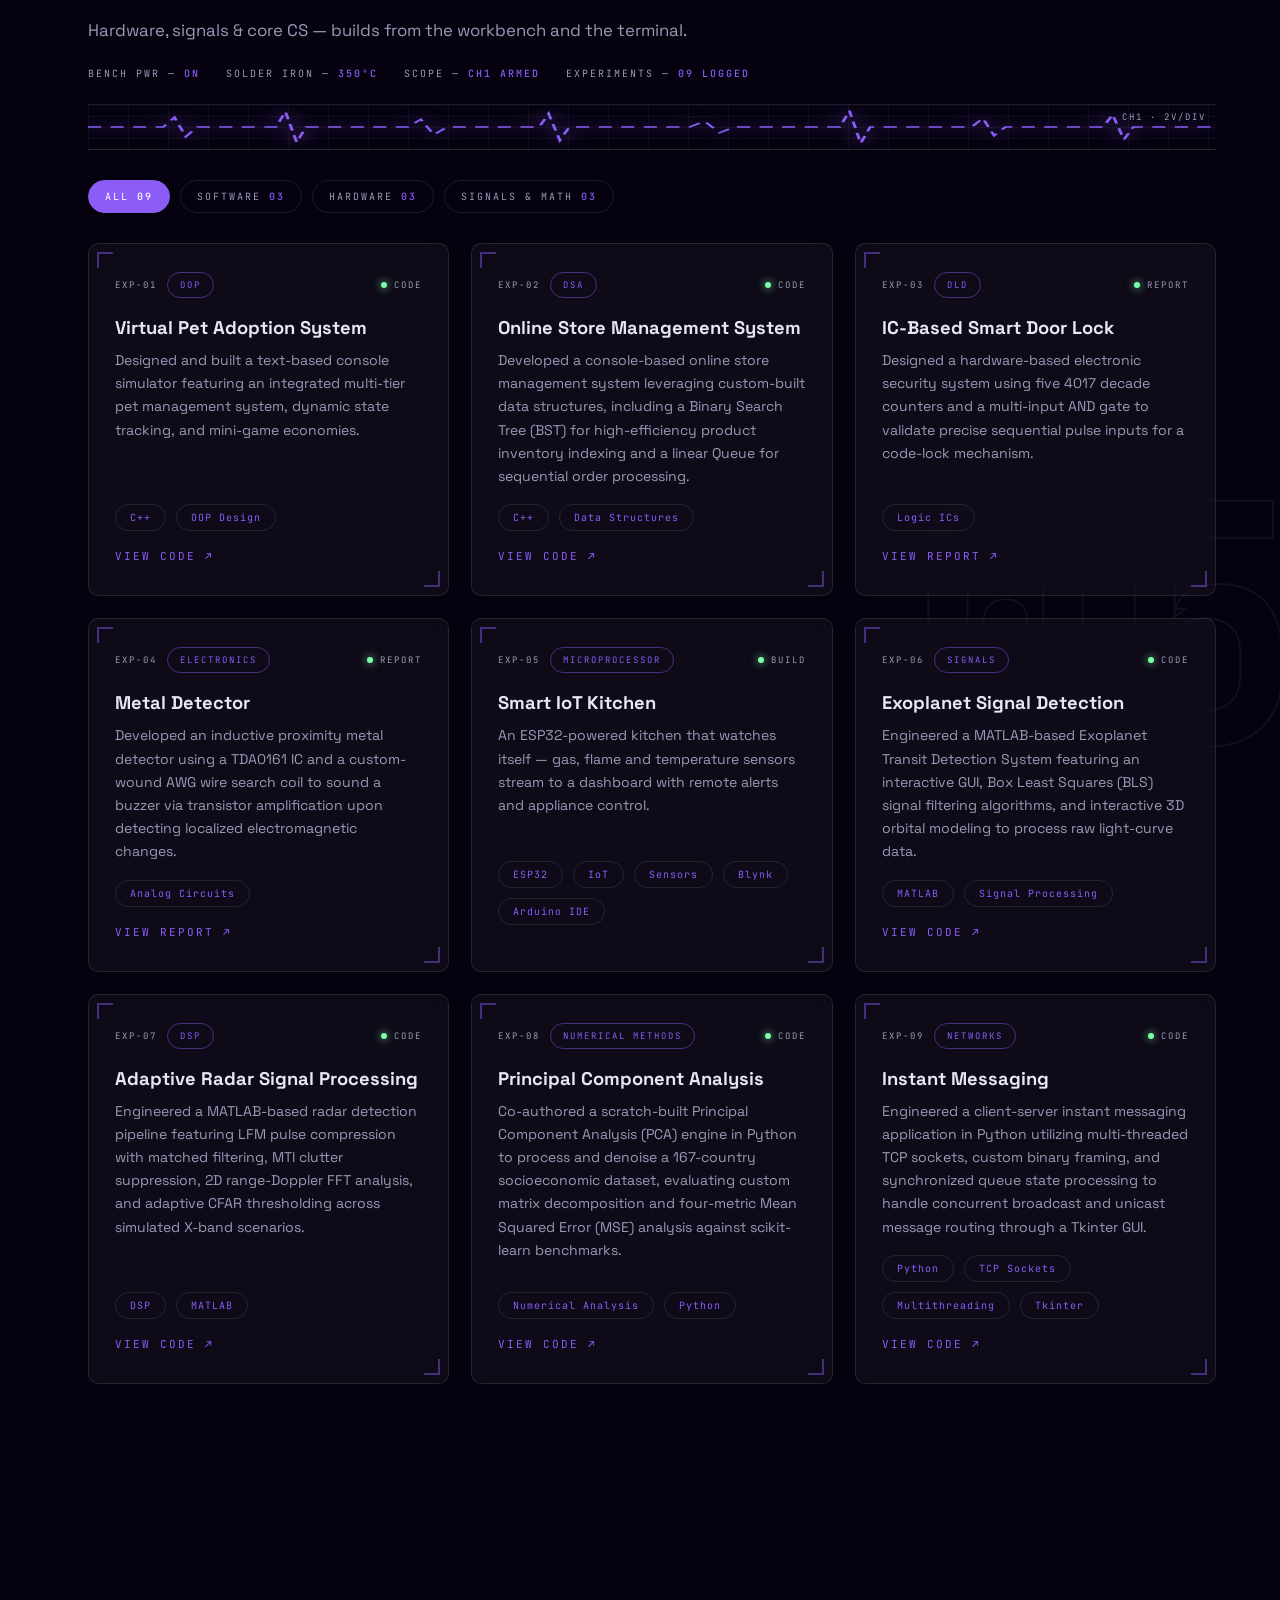
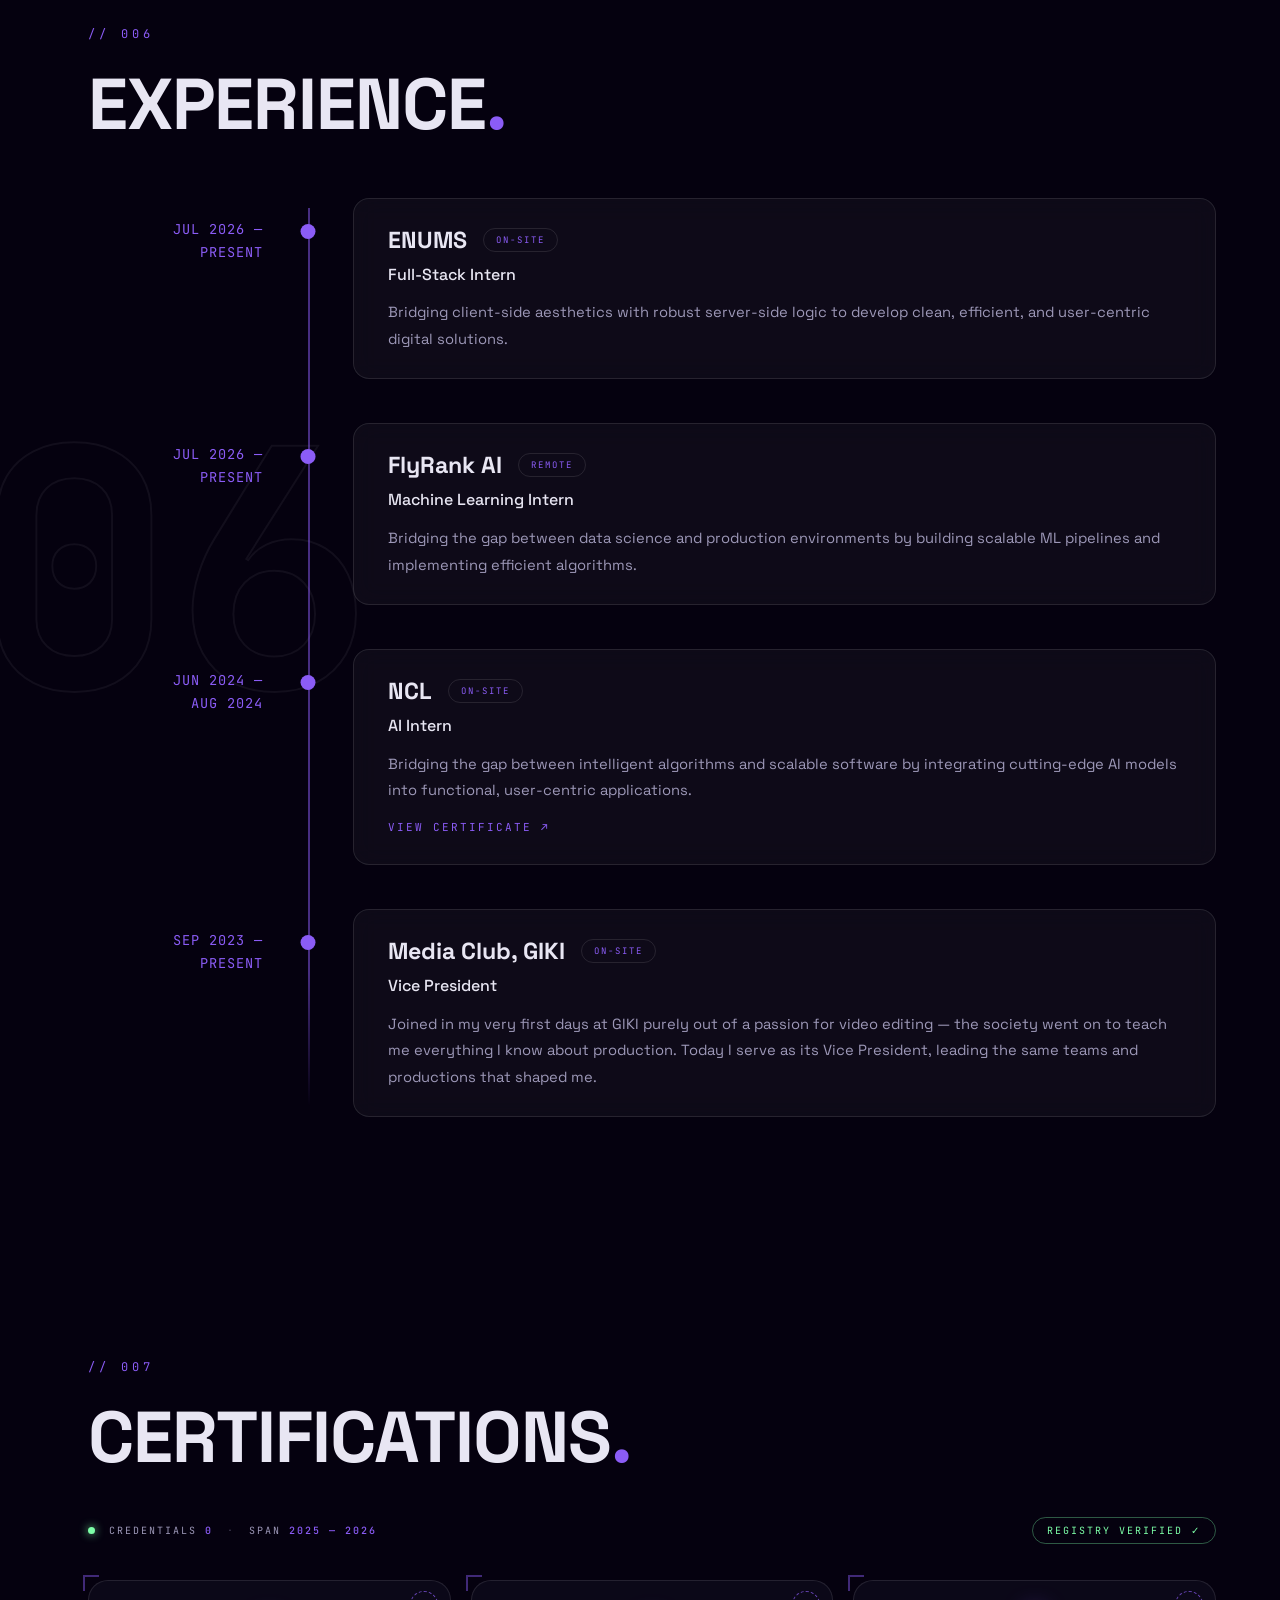
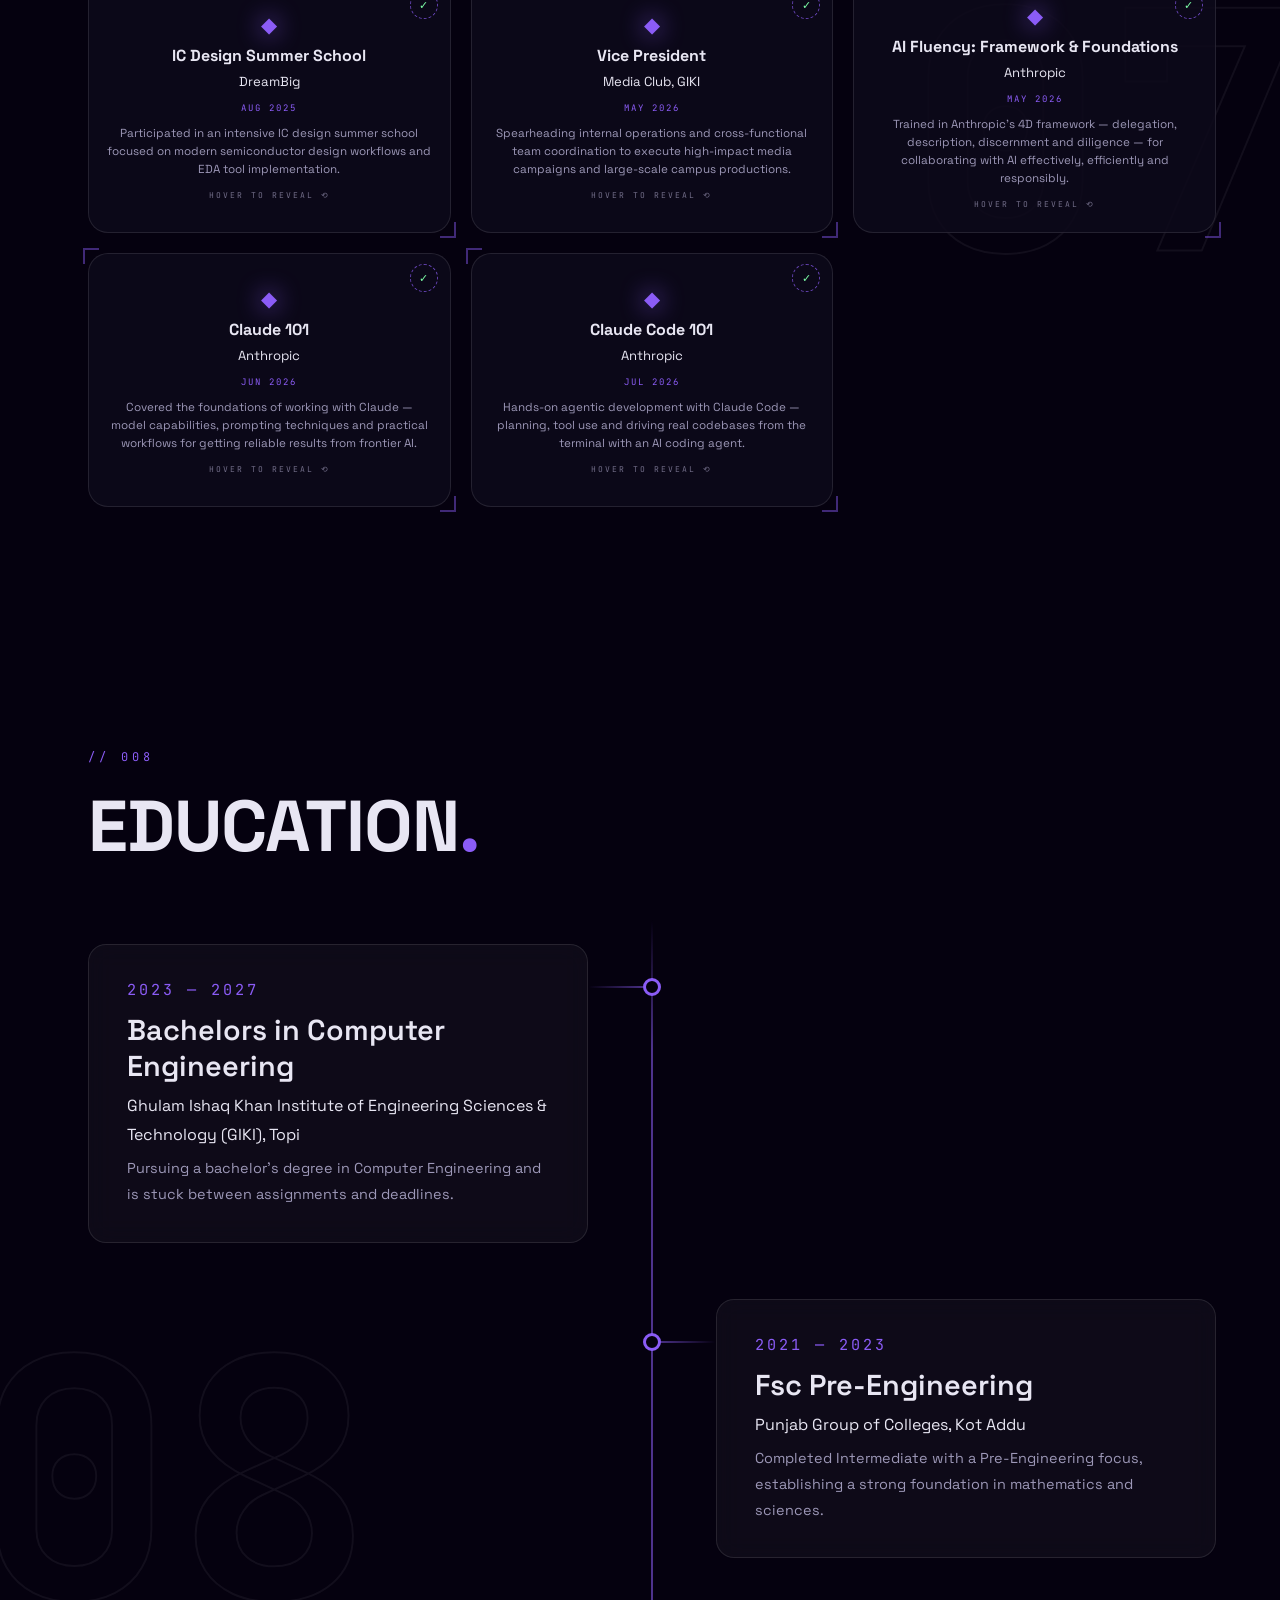
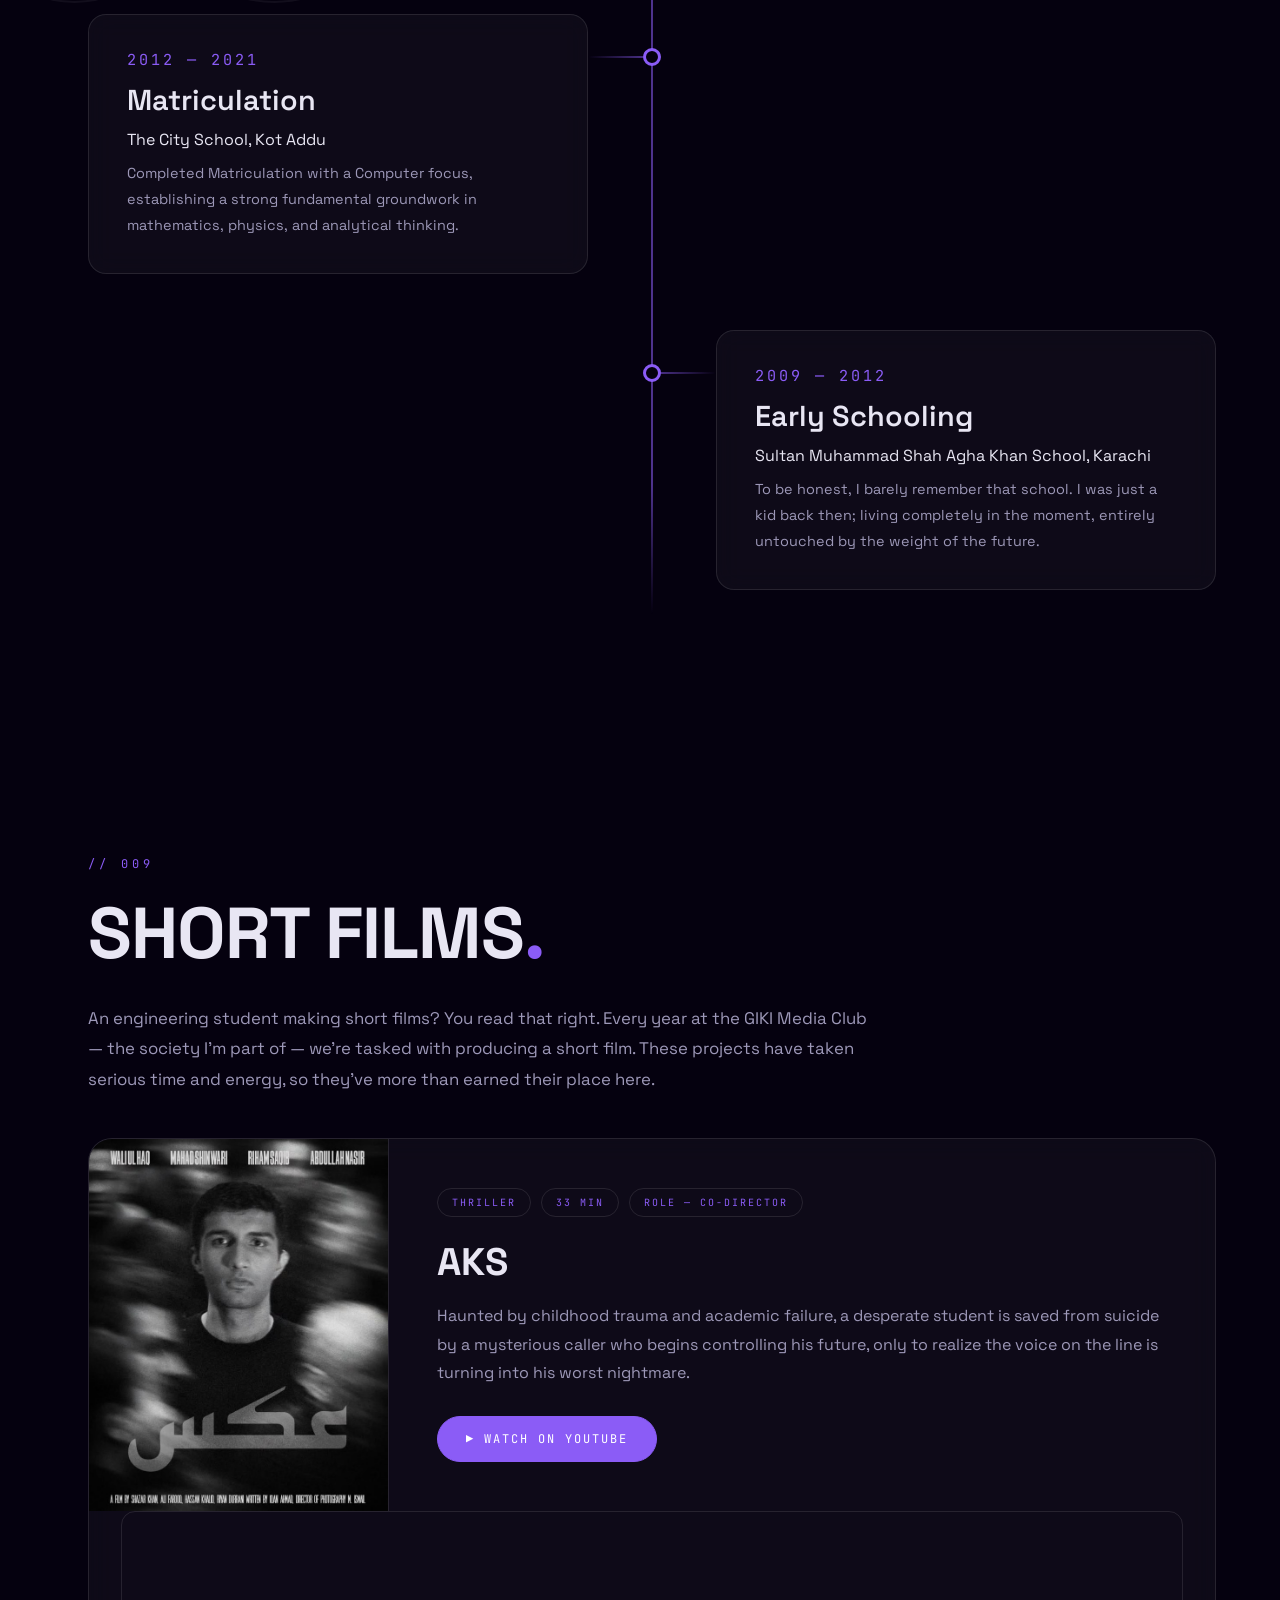
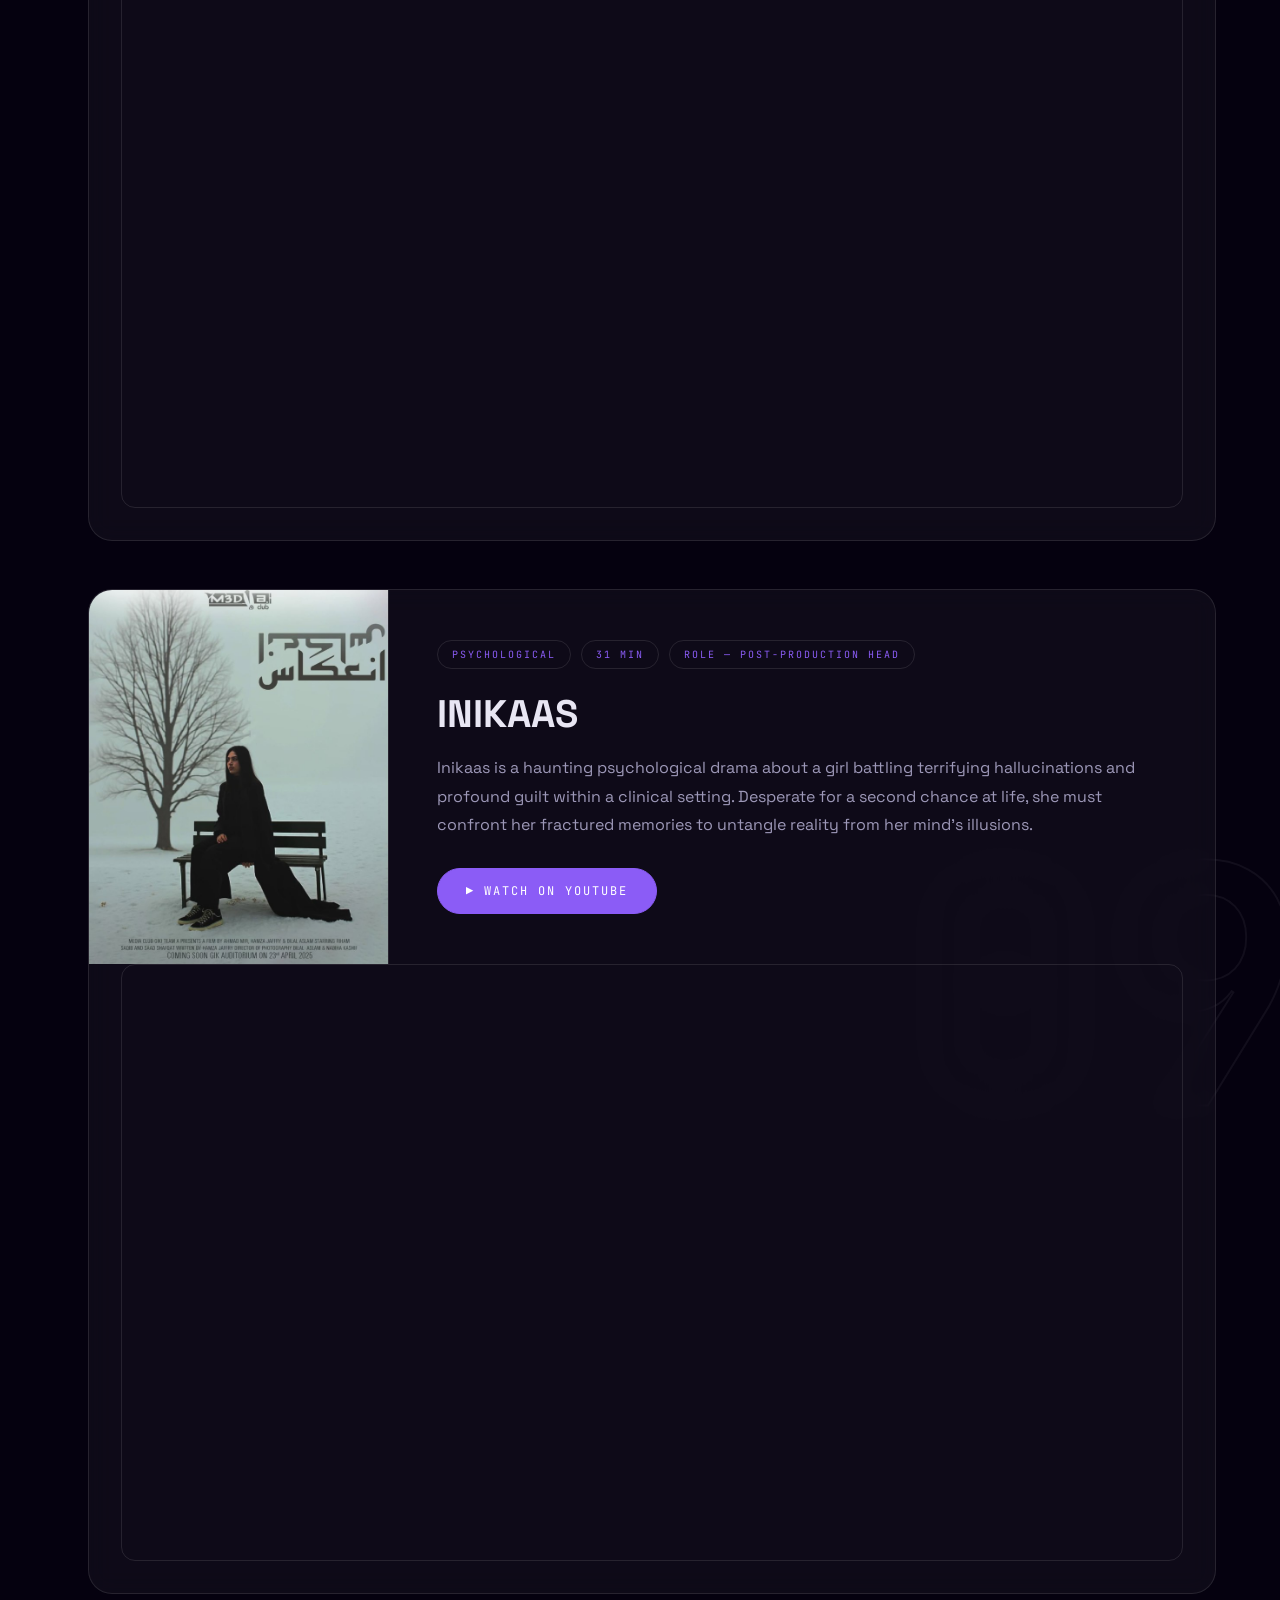
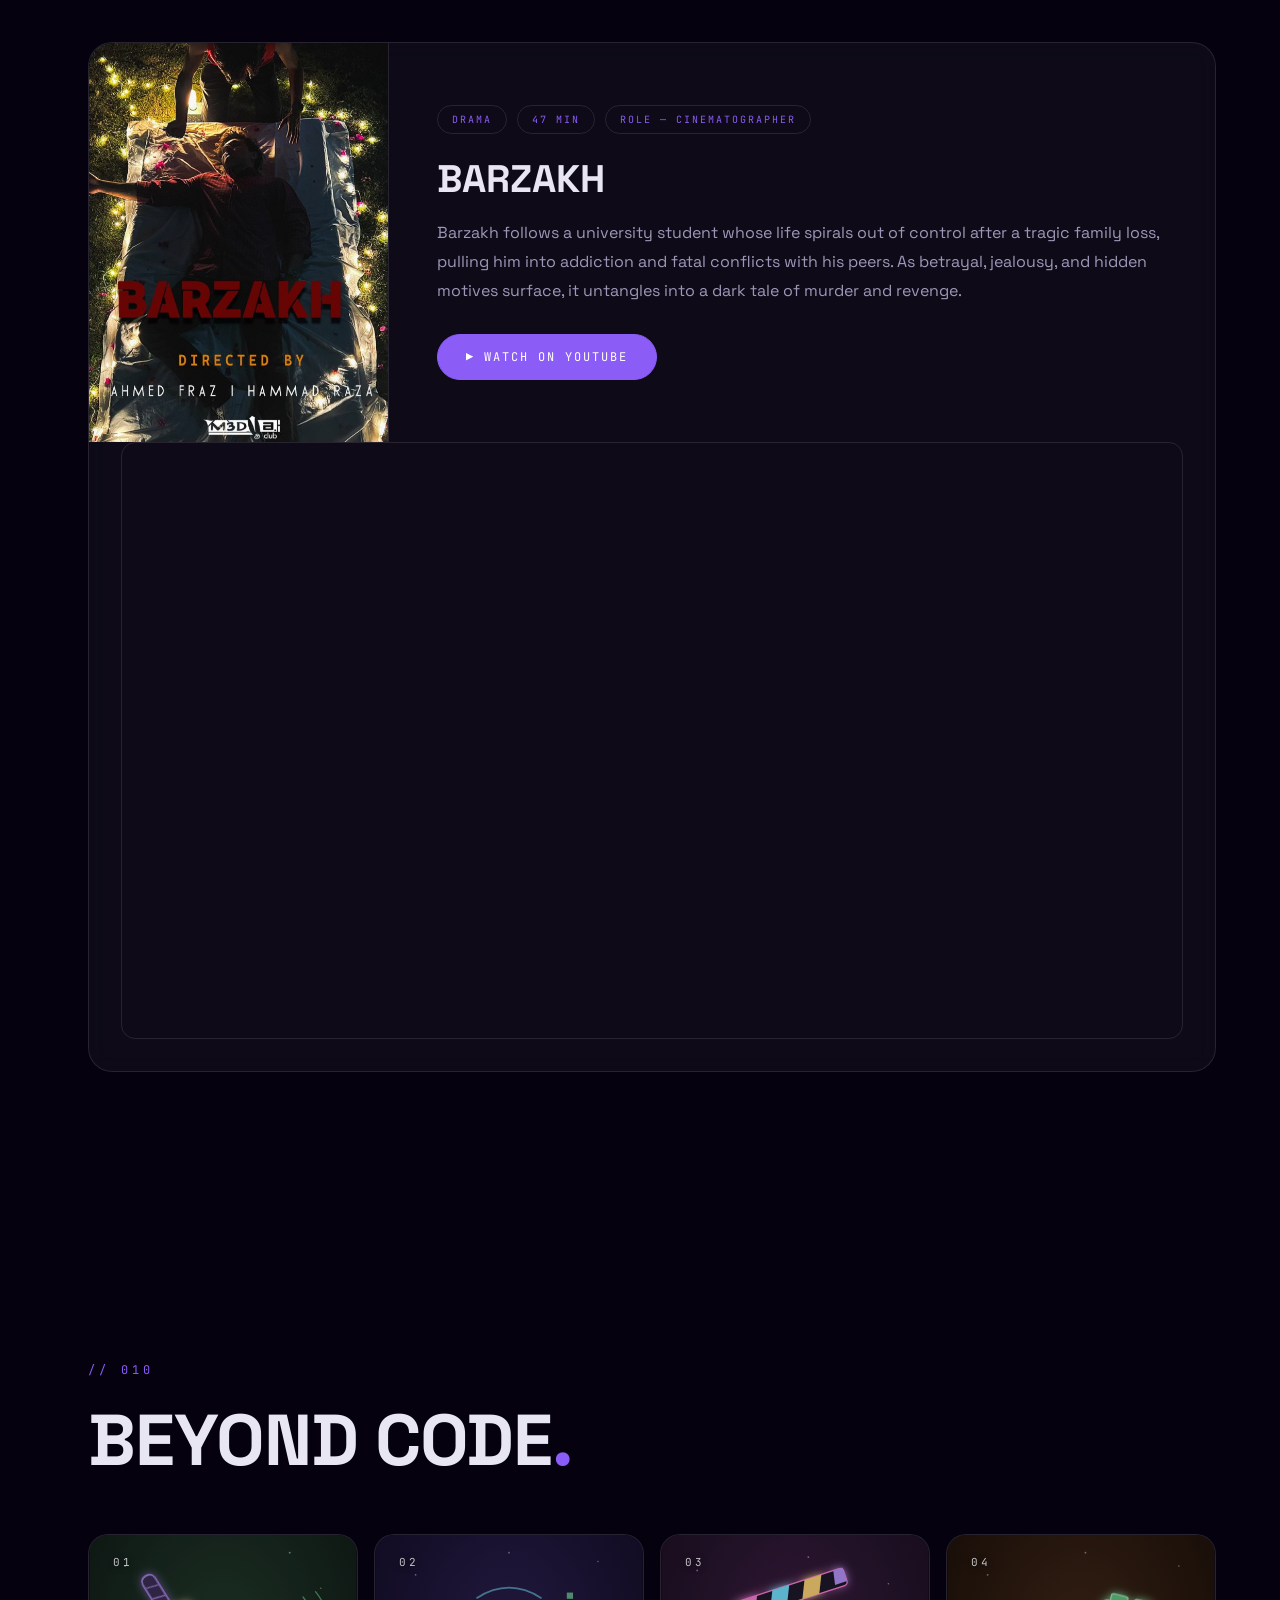
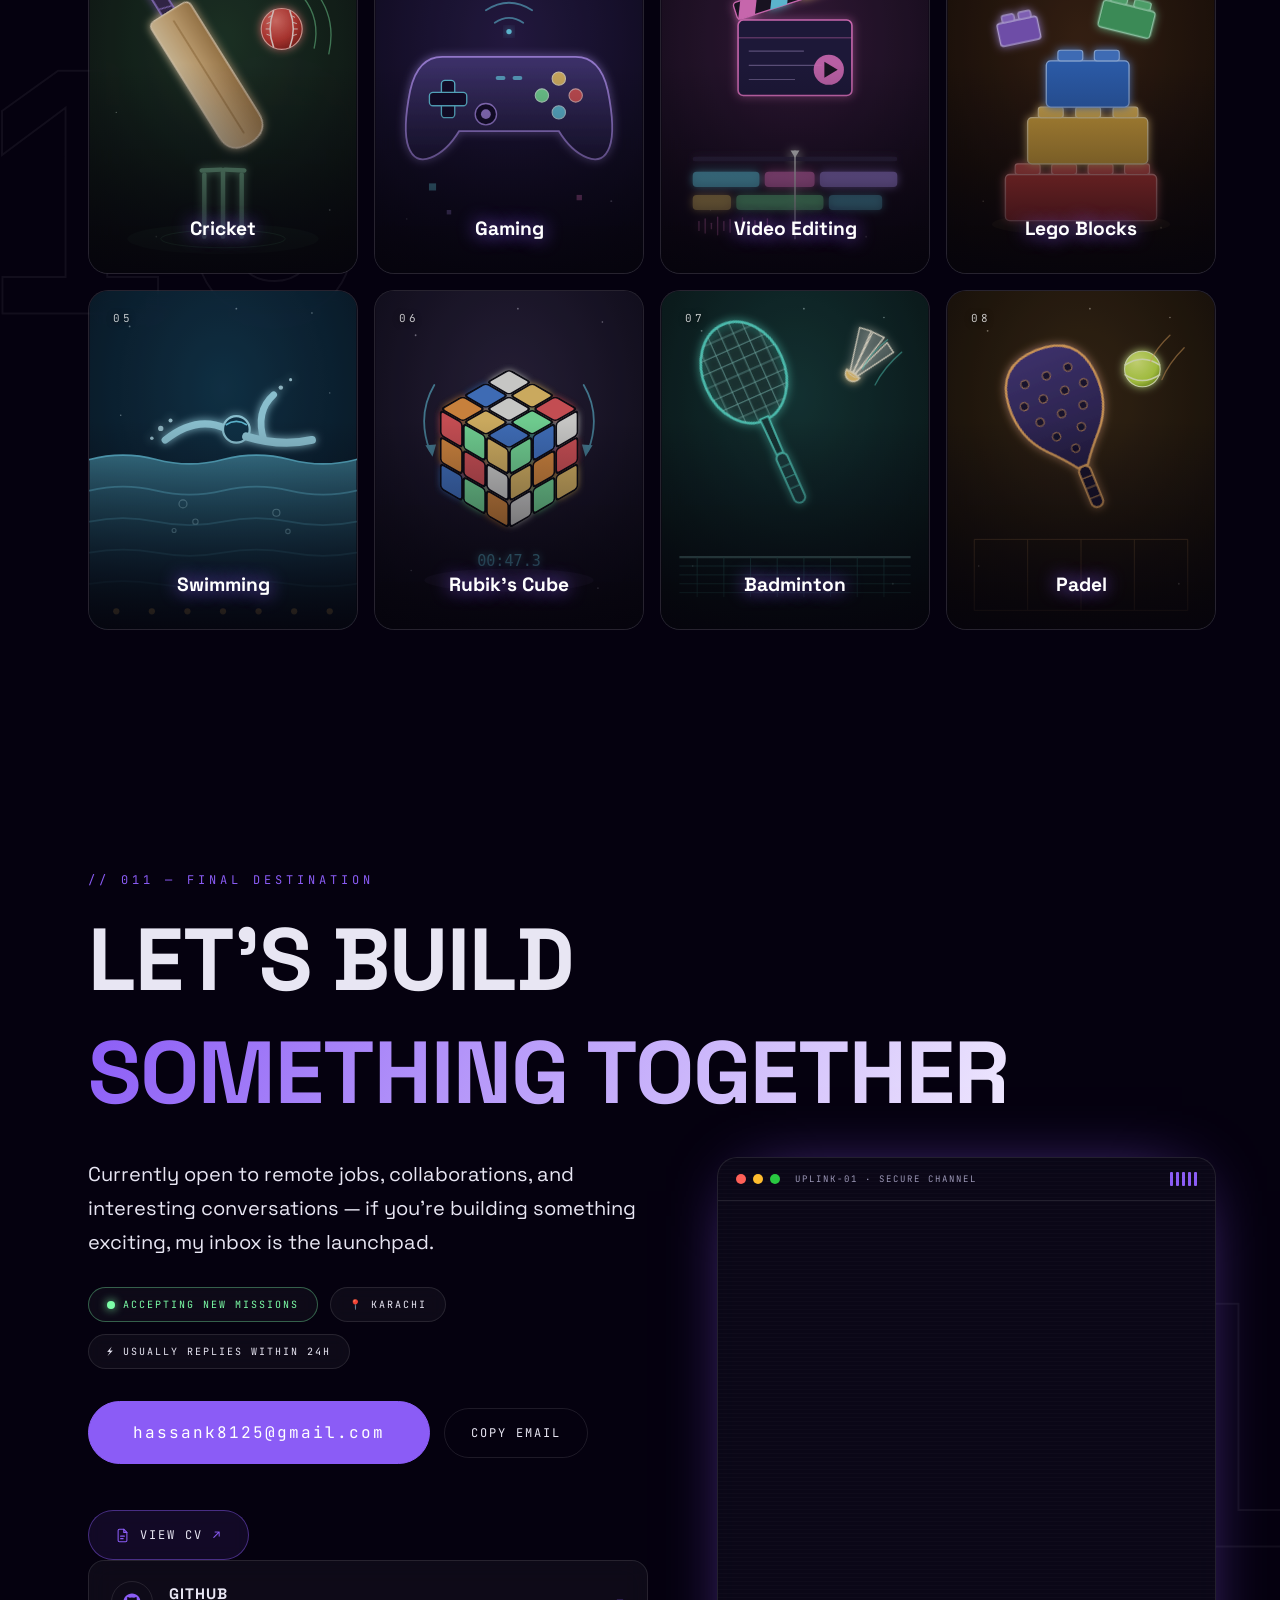
==== commit b0ec3fa7: "updated pic" ====
--- a/index.html
+++ b/index.html
@@ -121,13 +121,8 @@
             <div class="photo-orb"></div>
             <div class="photo-ring"></div>
             <div class="photo-ring photo-ring-2"></div>
-            <img src="assets/profile-cutout.png" alt="Hassan Khalid" />
+            <img src="assets/profile-2026.png" alt="Hassan Khalid" />
             <div class="holo-scan" aria-hidden="true"></div>
-            <!-- scanner lens: cartoon version revealed only under the cursor -->
-            <div class="scan-lens" aria-hidden="true">
-              <img src="assets/cartoon2.png" alt="" />
-            </div>
-            <div class="scan-ring" aria-hidden="true"></div>
             <span class="float-chip fc-1 mono">&lt;/&gt; FULL-STACK</span>
             <span class="float-chip fc-2 mono">🎬 FILMMAKER</span>
             <span class="float-chip fc-3 mono">🤖 AI / ML</span>
@@ -355,66 +350,202 @@
         <p class="reveal section-num mono">// 004</p>
         <h2 class="reveal section-title">WEB PROJECTS<span class="accent">.</span></h2>
 
-        <!-- Each project = one large full-width panel with a browser-window
-             mockup thumbnail. To use a real screenshot: replace the .thumb-ph
-             div inside .browser-body with <img src="assets/project1.jpg" alt="NOVA-16 screenshot" /> -->
-        <article class="reveal project-card project-xl hoverable">
-          <div class="project-thumb">
-            <div class="browser-mock">
-              <div class="browser-bar">
-                <span class="browser-dot dot-red"></span>
-                <span class="browser-dot dot-yellow"></span>
-                <span class="browser-dot dot-green"></span>
-                <span class="browser-url mono">nova-16-enhanced-isa-emulator.vercel.app</span>
-              </div>
-              <div class="browser-body">
-                <img src="assets/project1.jpg" alt="NOVA-16 Enhanced ISA Emulator interface" />
-              </div>
-            </div>
-          </div>
-          <div class="project-info">
-            <span class="project-num mono">PROJECT — 01</span>
-            <h3>NOVA-16 Enhanced ISA Emulator</h3>
-            <p>A browser-based emulator for a custom 16-bit RISC architecture featuring
-              a pipeline visualizer, cache simulator, hazard detection, and an
-              AI-powered assembly code generator.</p>
-            <div class="project-tags mono"><span>Python</span><span>Flask</span><span>JavaScript</span><span>HTML/CSS</span><span>Gemini API</span></div>
-            <div class="project-links mono">
-              <a href="https://github.com/HassanKhalid8/NOVA-16_Enhanced-ISA-Emulator" target="_blank" rel="noopener" class="hoverable">VIEW CODE ↗</a>
-              <a href="https://nova-16-enhanced-isa-emulator.vercel.app" target="_blank" rel="noopener" class="hoverable">LIVE DEMO ↗</a>
-            </div>
-          </div>
-        </article>
-
-        <article class="reveal project-card project-xl flip hoverable">
-          <div class="project-thumb">
-            <div class="browser-mock">
-              <div class="browser-bar">
-                <span class="browser-dot dot-red"></span>
-                <span class="browser-dot dot-yellow"></span>
-                <span class="browser-dot dot-green"></span>
-                <span class="browser-url mono">job-connect-delta-woad.vercel.app</span>
-              </div>
-              <div class="browser-body">
-                <img src="assets/project2.jpg" alt="JobConnect interface" />
-              </div>
-            </div>
-          </div>
-          <div class="project-info">
-            <span class="project-num mono">PROJECT — 02</span>
-            <h3>JobConnect</h3>
-            <p>A modern, serverless full-stack recruitment platform built with React
-              and Firebase that streamlines hiring by connecting job seekers and
-              employers through real-time data management and automated
-              communication workflows.</p>
-            <div class="project-tags mono"><span>React.js</span><span>CSS</span><span>Firebase</span><span>Vercel</span><span>EmailJS</span></div>
-            <div class="project-links mono">
-              <a href="https://github.com/HassanKhalid8/Job-Connect" target="_blank" rel="noopener" class="hoverable">VIEW CODE ↗</a>
-              <a href="https://job-connect-delta-woad.vercel.app" target="_blank" rel="noopener" class="hoverable">LIVE DEMO ↗</a>
-            </div>
-          </div>
-        </article>
-
+        <!-- THE DECK — a fixed-height stage with a manifest rail beside it.
+             Only one project is on screen at a time, so this section costs the
+             same vertical space with 2 projects or 20.
+
+             To add a project: paste one more <article class="deck-panel"> below.
+             The rail buttons, the "PROJECT — NN" numbers and the 01/NN counter
+             are all generated from these panels at runtime (js/main.js), so the
+             markup below is the only place a project is ever written down.
+
+             data-brand="<background> <wordmark>" are the project's own real UI
+             colours, lifted from its stylesheet — the rail paints each entry as
+             a little wordmark tile in the app's own palette instead of a
+             shrunken screenshot, which stays legible at 54px where a screenshot
+             does not. data-brand-font="mono" for wordmarks that are set in a
+             monospace face in the product itself. -->
+        <div class="reveal deck">
+
+          <aside class="deck-rail">
+            <div class="deck-rail-head mono">
+              <span>MANIFEST</span>
+              <span class="deck-count"></span>
+            </div>
+            <div class="deck-tabs" role="tablist" aria-label="Web projects">
+              <span class="deck-marker" aria-hidden="true"></span>
+            </div>
+            <p class="deck-hint mono">↑ ↓ TO CYCLE</p>
+          </aside>
+
+          <div class="deck-stage">
+            <div class="deck-bar mono">
+              <span class="deck-index"></span>
+              <span class="deck-nav">
+                <button type="button" class="deck-arrow hoverable" data-dir="-1" aria-label="Previous project">←</button>
+                <button type="button" class="deck-arrow hoverable" data-dir="1" aria-label="Next project">→</button>
+              </span>
+            </div>
+
+            <div class="deck-frames">
+
+              <article class="deck-panel is-active" data-name="NOVA-16 Emulator" role="tabpanel"
+                       data-brand="#f8f4ee #2e2117" data-brand-font="mono" data-wordmark="NOVA-16">
+                <div class="deck-shot">
+                  <div class="browser-mock">
+                    <div class="browser-bar">
+                      <span class="browser-dot dot-red"></span>
+                      <span class="browser-dot dot-yellow"></span>
+                      <span class="browser-dot dot-green"></span>
+                      <span class="browser-url mono">nova-16-enhanced-isa-emulator.vercel.app</span>
+                    </div>
+                    <div class="browser-body">
+                      <img src="assets/project1.jpg" alt="NOVA-16 Enhanced ISA Emulator interface" />
+                    </div>
+                  </div>
+                </div>
+                <div class="project-info deck-info">
+                  <span class="project-num mono deck-num"></span>
+                  <h3>NOVA-16 Enhanced ISA Emulator</h3>
+                  <p>A browser-based emulator for a custom 16-bit RISC architecture featuring
+                    a pipeline visualizer, cache simulator, hazard detection, and an
+                    AI-powered assembly code generator.</p>
+                  <div class="project-tags mono"><span>Python</span><span>Flask</span><span>JavaScript</span><span>HTML/CSS</span><span>Gemini API</span></div>
+                  <div class="project-links mono">
+                    <a href="https://github.com/HassanKhalid8/NOVA-16_Enhanced-ISA-Emulator" target="_blank" rel="noopener" class="hoverable">VIEW CODE ↗</a>
+                    <a href="https://nova-16-enhanced-isa-emulator.vercel.app" target="_blank" rel="noopener" class="hoverable">LIVE DEMO ↗</a>
+                  </div>
+                </div>
+              </article>
+
+              <article class="deck-panel" data-name="JobConnect" role="tabpanel"
+                       data-brand="#2c5cea #ffffff">
+                <div class="deck-shot">
+                  <div class="browser-mock">
+                    <div class="browser-bar">
+                      <span class="browser-dot dot-red"></span>
+                      <span class="browser-dot dot-yellow"></span>
+                      <span class="browser-dot dot-green"></span>
+                      <span class="browser-url mono">job-connect-delta-woad.vercel.app</span>
+                    </div>
+                    <div class="browser-body">
+                      <img src="assets/project2.jpg" alt="JobConnect interface" />
+                    </div>
+                  </div>
+                </div>
+                <div class="project-info deck-info">
+                  <span class="project-num mono deck-num"></span>
+                  <h3>JobConnect</h3>
+                  <p>A modern, serverless full-stack recruitment platform built with React
+                    and Firebase that streamlines hiring by connecting job seekers and
+                    employers through real-time data management and automated
+                    communication workflows.</p>
+                  <div class="project-tags mono"><span>React.js</span><span>CSS</span><span>Firebase</span><span>Vercel</span><span>EmailJS</span></div>
+                  <div class="project-links mono">
+                    <a href="https://github.com/HassanKhalid8/Job-Connect" target="_blank" rel="noopener" class="hoverable">VIEW CODE ↗</a>
+                    <a href="https://job-connect-delta-woad.vercel.app" target="_blank" rel="noopener" class="hoverable">LIVE DEMO ↗</a>
+                  </div>
+                </div>
+              </article>
+
+              <article class="deck-panel" data-name="Mnemo" role="tabpanel"
+                       data-brand="#0b0d12 #7c6cff">
+                <div class="deck-shot">
+                  <div class="browser-mock">
+                    <div class="browser-bar">
+                      <span class="browser-dot dot-red"></span>
+                      <span class="browser-dot dot-yellow"></span>
+                      <span class="browser-dot dot-green"></span>
+                      <span class="browser-url mono">mnemo-bot.vercel.app</span>
+                    </div>
+                    <div class="browser-body">
+                      <img src="assets/project3.jpg" alt="Mnemo chatbot interface" />
+                    </div>
+                  </div>
+                </div>
+                <div class="project-info deck-info">
+                  <span class="project-num mono deck-num"></span>
+                  <h3>Mnemo</h3>
+                  <p>A chatbot that actually remembers. Every LLM API is stateless, so
+                    Mnemo builds five layers on top of that: an in-memory transcript, a
+                    Postgres mirror that survives restarts, background fact extraction,
+                    summarisation of long threads, and an account that carries all of it
+                    across devices. You can chat before signing up — the conversation is
+                    adopted into your account when you do.</p>
+                  <div class="project-tags mono"><span>Flask</span><span>Gemini API</span><span>Supabase</span><span>PostgreSQL</span><span>SSE</span><span>Vercel</span></div>
+                  <div class="project-links mono">
+                    <a href="https://github.com/HassanKhalid8/Mnemo-bot" target="_blank" rel="noopener" class="hoverable">VIEW CODE ↗</a>
+                    <a href="https://mnemo-bot.vercel.app" target="_blank" rel="noopener" class="hoverable">LIVE DEMO ↗</a>
+                  </div>
+                </div>
+              </article>
+
+              <article class="deck-panel" data-name="Tone Forge" role="tabpanel"
+                       data-brand="#f4f6f9 #0f9e9b">
+                <div class="deck-shot">
+                  <div class="browser-mock">
+                    <div class="browser-bar">
+                      <span class="browser-dot dot-red"></span>
+                      <span class="browser-dot dot-yellow"></span>
+                      <span class="browser-dot dot-green"></span>
+                      <span class="browser-url mono">github.com/HassanKhalid8/Tone-Forge</span>
+                    </div>
+                    <div class="browser-body">
+                      <img src="assets/project4.jpg" alt="Tone Forge copywriting interface" />
+                    </div>
+                  </div>
+                </div>
+                <div class="project-info deck-info">
+                  <span class="project-num mono deck-num"></span>
+                  <h3>Tone Forge</h3>
+                  <p>Product facts go in, platform-ready marketing copy comes out. The
+                    user never writes a prompt — the app compiles the instruction, fans
+                    the request out across seven channels in parallel, then re-audits
+                    every result against that platform's character ceiling and hashtag
+                    rules and rewrites whatever breaks them.</p>
+                  <div class="project-tags mono"><span>Python</span><span>asyncio</span><span>Pydantic</span><span>Gemini API</span><span>Flask</span></div>
+                  <div class="project-links mono">
+                    <a href="https://github.com/HassanKhalid8/Tone-Forge" target="_blank" rel="noopener" class="hoverable">VIEW CODE ↗</a>
+                  </div>
+                </div>
+              </article>
+
+              <article class="deck-panel" data-name="Emulsion" role="tabpanel"
+                       data-brand="#f5f7f9 #0e7490">
+                <div class="deck-shot">
+                  <div class="browser-mock">
+                    <div class="browser-bar">
+                      <span class="browser-dot dot-red"></span>
+                      <span class="browser-dot dot-yellow"></span>
+                      <span class="browser-dot dot-green"></span>
+                      <span class="browser-url mono">emulsion-psi.vercel.app</span>
+                    </div>
+                    <div class="browser-body">
+                      <img src="assets/project5.jpg" alt="Emulsion image generation studio interface" />
+                    </div>
+                  </div>
+                </div>
+                <div class="project-info deck-info">
+                  <span class="project-num mono deck-num"></span>
+                  <h3>Emulsion</h3>
+                  <p>A text-to-image studio built around everything that isn't the model.
+                    Seven stages stay visible as a batch runs: exact pixel payloads,
+                    jittered retries that tell a dead connection apart from a slow GPU,
+                    moderation gates on both ends, chunked streaming to disk, a forced
+                    pixel decode that catches the truncated files a header check calls
+                    valid, and automated quality scoring. Runs keyless on Pollinations.</p>
+                  <div class="project-tags mono"><span>Python</span><span>Flask</span><span>Pillow</span><span>Pollinations</span><span>Vercel</span></div>
+                  <div class="project-links mono">
+                    <a href="https://github.com/HassanKhalid8/Week3_GenerativeAI" target="_blank" rel="noopener" class="hoverable">VIEW CODE ↗</a>
+                    <a href="https://emulsion-psi.vercel.app" target="_blank" rel="noopener" class="hoverable">LIVE DEMO ↗</a>
+                  </div>
+                </div>
+              </article>
+
+            </div>
+          </div>
+
+        </div>
       </div>
     </section>
 
@@ -1111,10 +1242,63 @@
     </section>
   </div>
 
+  <!-- Optical nav: a webcam reads one hand and steers the scroll.
+       Palm up = up, palm down = down, fist = stop. The model runs in
+       the browser (js/gesture.js) — no frame ever leaves the device. -->
+  <div id="gesture" class="gesture" data-g="none">
+    <button id="gesture-fab" class="gesture-fab hoverable" type="button" aria-label="Scroll with hand gestures" aria-expanded="false">
+      <span class="gn-sweep" aria-hidden="true"></span>
+      <svg class="gn-hand" viewBox="0 0 24 24" width="26" height="26" aria-hidden="true" fill="none" stroke="currentColor" stroke-width="1.7" stroke-linecap="round" stroke-linejoin="round">
+        <path d="M9 11V4.6a1.6 1.6 0 0 1 3.2 0V10" />
+        <path d="M12.2 10V3.8a1.6 1.6 0 0 1 3.2 0V10" />
+        <path d="M15.4 10.4V5.6a1.6 1.6 0 0 1 3.2 0V14a6.5 6.5 0 0 1-6.5 6.5h-.8A6.3 6.3 0 0 1 5 14.2l-1.3-2.6a1.55 1.55 0 0 1 2.6-1.7L9 13.4" />
+      </svg>
+      <span class="gn-tag mono" aria-hidden="true">GESTURE NAV</span>
+    </button>
+
+    <section id="gesture-panel" class="gesture-panel" role="dialog" aria-label="Gesture navigation" aria-hidden="true">
+      <span class="clb-corner clb-tl" aria-hidden="true"></span>
+      <span class="clb-corner clb-tr" aria-hidden="true"></span>
+      <span class="clb-corner clb-bl" aria-hidden="true"></span>
+      <span class="clb-corner clb-br" aria-hidden="true"></span>
+
+      <header class="gn-bar mono">
+        <i class="gn-led" aria-hidden="true"></i>
+        <span class="gn-title">OPTICAL NAV</span>
+        <button id="gesture-close" class="gn-close hoverable" type="button" aria-label="Close camera">✕</button>
+      </header>
+
+      <div class="gn-stage">
+        <video id="gesture-video" playsinline muted autoplay disablepictureinpicture></video>
+        <canvas id="gesture-canvas" width="480" height="360" aria-hidden="true"></canvas>
+        <span class="gn-grid" aria-hidden="true"></span>
+        <span class="gn-beam" aria-hidden="true"></span>
+        <span class="gn-arrow up" aria-hidden="true">▲</span>
+        <span class="gn-arrow down" aria-hidden="true">▼</span>
+        <p id="gesture-hint" class="gn-hint mono" role="status">CAMERA OFFLINE</p>
+      </div>
+
+      <div class="gn-readout mono">
+        <span id="gesture-state" class="gn-state" data-g="none" aria-live="polite">STANDBY</span>
+        <span id="gesture-rate" class="gn-rate">—</span>
+        <span class="gn-meter" aria-hidden="true"><i id="gesture-meter"></i></span>
+      </div>
+
+      <ul id="gesture-legend" class="gn-legend mono">
+        <li data-g="up"><b>▲</b><span>PALM UP</span><em>SCROLL UP</em></li>
+        <li data-g="down"><b>▼</b><span>PALM DOWN</span><em>SCROLL DOWN</em></li>
+        <li data-g="stop"><b>■</b><span>FIST</span><em>STOP</em></li>
+      </ul>
+
+      <footer class="gn-foot mono">TILT FURTHER = FASTER · FEED NEVER LEAVES THIS DEVICE</footer>
+    </section>
+  </div>
+
   <script src="https://cdnjs.cloudflare.com/ajax/libs/three.js/r128/three.min.js"></script>
   <script src="https://cdnjs.cloudflare.com/ajax/libs/gsap/3.12.5/gsap.min.js"></script>
   <script src="https://cdnjs.cloudflare.com/ajax/libs/gsap/3.12.5/ScrollTrigger.min.js"></script>
   <script src="js/main.js"></script>
   <script src="js/chat.js"></script>
+  <script src="js/gesture.js"></script>
 </body>
 </html>
--- a/css/style.css
+++ b/css/style.css
@@ -283,7 +283,7 @@
 /* ---------- Hero photo ---------- */
 .hero-photo {
   position: static;
-  width: 250px;
+  width: 292px;
   margin: 0 auto 36px;
   z-index: 5;
   opacity: 0;
@@ -328,8 +328,12 @@
   position: relative; z-index: 2;
   display: block; width: 100%; height: auto;
   filter: drop-shadow(0 0 26px color-mix(in srgb, var(--accent) 50%, transparent)) contrast(1.04);
-  mask-image: linear-gradient(to bottom, #000 80%, transparent 99%);
-  -webkit-mask-image: linear-gradient(to bottom, #000 80%, transparent 99%);
+  /* Feather only the very bottom edge. The old cutout tapered to a waist, so
+     fading its last 20% read as "dissolving into the void"; the current
+     portrait is widest and most solid down there, and fading it that early
+     made the background sculpture look like it was passing through him. */
+  mask-image: linear-gradient(to bottom, #000 94%, transparent 100%);
+  -webkit-mask-image: linear-gradient(to bottom, #000 94%, transparent 100%);
 }
 
 .hero-photo-tag {
@@ -1321,51 +1325,266 @@
 .marquee-track span:nth-child(even) { color: var(--accent); font-size: 0.8rem; }
 @keyframes marquee { to { transform: translateX(-50%); } }
 
-/* ---------- Projects: large full-width panels with thumbnails ---------- */
-.project-xl {
+/* ---------- Projects: "the deck" — a manifest rail + one fixed-height stage.
+     Every project after the first is free vertical space: the rail scrolls,
+     the stage never grows. ---------- */
+.deck {
+  --deck-h: clamp(470px, 62vh, 600px);
   display: grid;
-  grid-template-columns: 1.15fr 1fr;
-  min-height: 400px;
-  margin-bottom: 48px;
+  grid-template-columns: 320px 1fr;
+  gap: 20px;
+  align-items: stretch;
+}
+
+/* --- left: the manifest --- */
+.deck-rail {
+  height: var(--deck-h);
+  display: flex; flex-direction: column;
+  padding: 16px 12px;
   border: 1px solid var(--glass-border);
-  border-radius: 24px;
+  border-radius: 20px;
+  background: var(--glass);
+  backdrop-filter: blur(12px);
+  -webkit-backdrop-filter: blur(12px);
+  overflow: hidden;
+}
+.deck-rail-head {
+  flex-shrink: 0;
+  display: flex; justify-content: space-between; align-items: center;
+  padding: 0 8px 12px;
+  margin-bottom: 8px;
+  border-bottom: 1px solid var(--glass-border);
+  font-size: 9px; letter-spacing: 3px; color: var(--text-dim);
+}
+.deck-count { color: var(--accent); }
+
+.deck-tabs {
+  position: relative;
+  flex: 1; min-height: 0;
+  display: flex; flex-direction: column; gap: 4px;
+  overflow-y: auto; overflow-x: hidden;
+  padding-right: 4px;
+  scrollbar-width: thin;
+  scrollbar-color: color-mix(in srgb, var(--accent) 50%, transparent) transparent;
+}
+.deck-tabs::-webkit-scrollbar { width: 4px; }
+.deck-tabs::-webkit-scrollbar-track { background: transparent; }
+.deck-tabs::-webkit-scrollbar-thumb {
+  background: color-mix(in srgb, var(--accent) 50%, transparent);
+  border-radius: 999px;
+}
+
+/* the highlight is one element that slides between rows, not a class swap —
+   it reads as a selector travelling down the list */
+.deck-marker {
+  position: absolute; left: 0; right: 4px;
+  top: 0; height: 0;
+  border-radius: 13px;
+  border: 1px solid color-mix(in srgb, var(--accent) 55%, transparent);
+  background: color-mix(in srgb, var(--accent) 13%, transparent);
+  box-shadow: 0 0 30px -12px var(--accent), inset 0 0 22px -14px var(--accent);
+  pointer-events: none;
+  transition: top 0.45s cubic-bezier(0.22, 1, 0.36, 1),
+              height 0.45s cubic-bezier(0.22, 1, 0.36, 1);
+}
+.deck-marker::before {
+  content: '';
+  position: absolute; left: -1px; top: 22%; bottom: 22%;
+  width: 2px; border-radius: 2px;
+  background: var(--accent);
+  box-shadow: 0 0 12px var(--accent);
+}
+
+.deck-tab {
+  position: relative; z-index: 1; flex-shrink: 0;
+  display: flex; align-items: center; gap: 11px;
+  width: 100%;
+  padding: 9px 11px;
+  border: 1px solid transparent; border-radius: 13px;
+  background: none; color: inherit;
+  font-family: inherit; text-align: left;
+  cursor: none;
+  transition: transform 0.35s ease;
+}
+.deck-tab:focus-visible { outline: 1px solid var(--accent); outline-offset: 2px; }
+.deck-tab:hover { transform: translateX(3px); }
+/* Wordmark tile: the project's own UI background with its own brand colour
+   on top. Dimmed until the row is live, so the rail reads as one list rather
+   than five competing logos. The mark auto-shrinks to fit via a font-size
+   that scales with the tile, and clamps to one line. */
+.deck-tab-tile {
+  --brand-bg: #12101c;
+  --brand-fg: #ffffff;
+  flex-shrink: 0;
+  width: 54px; height: 34px;
+  display: grid; place-items: center;
+  padding: 0 5px;
+  border-radius: 7px; overflow: hidden;
+  border: 1px solid var(--glass-border);
+  background: var(--brand-bg);
+  opacity: 0.5; filter: saturate(0.55);
+  transition: opacity 0.4s ease, filter 0.4s ease,
+              border-color 0.4s ease, transform 0.4s ease;
+}
+.deck-tab-tile b {
+  display: block; max-width: 100%;
+  font-size: 9.5px; font-weight: 700; letter-spacing: -0.2px;
+  line-height: 1;
+  color: var(--brand-fg);
+  white-space: nowrap; overflow: hidden; text-overflow: clip;
+}
+.deck-tab-tile.is-mono b {
+  font-family: var(--font-mono);
+  font-size: 8px; font-weight: 500; letter-spacing: 0.4px;
+}
+.deck-tab:hover .deck-tab-tile,
+.deck-tab.is-active .deck-tab-tile {
+  opacity: 1; filter: none;
+  border-color: color-mix(in srgb, var(--accent) 60%, transparent);
+}
+.deck-tab.is-active .deck-tab-tile { transform: scale(1.04); }
+.deck-tab-text { display: flex; flex-direction: column; gap: 3px; min-width: 0; }
+.deck-tab-name,
+.deck-tab-stack { white-space: nowrap; overflow: hidden; text-overflow: ellipsis; }
+.deck-tab-name {
+  font-size: 0.92rem; font-weight: 500;
+  color: var(--text-dim);
+  transition: color 0.35s ease;
+}
+.deck-tab:hover .deck-tab-name,
+.deck-tab.is-active .deck-tab-name { color: #fff; }
+.deck-tab-stack {
+  font-size: 8.5px; letter-spacing: 1.6px;
+  color: var(--text-dim); opacity: 0.7;
+  transition: color 0.35s ease, opacity 0.35s ease;
+}
+.deck-tab.is-active .deck-tab-stack { color: var(--accent); opacity: 1; }
+
+.deck-hint {
+  flex-shrink: 0;
+  margin-top: 10px; padding-top: 11px;
+  border-top: 1px solid var(--glass-border);
+  font-size: 8px; letter-spacing: 2.5px; color: var(--text-dim);
+  text-align: center; opacity: 0.7;
+}
+
+/* --- right: the stage --- */
+.deck-stage {
+  position: relative;
+  height: var(--deck-h);
+  display: grid; grid-template-rows: auto 1fr;
+  border: 1px solid var(--glass-border);
+  border-radius: 20px;
   overflow: hidden;
   background: var(--glass);
   backdrop-filter: blur(12px);
   -webkit-backdrop-filter: blur(12px);
   transition: border-color 0.4s ease, box-shadow 0.4s ease;
-  will-change: transform;
-}
-.project-xl:hover {
+}
+.deck-stage:hover {
+  border-color: color-mix(in srgb, var(--accent) 60%, transparent);
+  box-shadow: 0 0 70px -22px var(--accent);
+}
+
+.deck-bar {
+  display: flex; align-items: center; justify-content: space-between;
+  padding: 11px 16px;
+  border-bottom: 1px solid var(--glass-border);
+  background: rgba(0, 0, 0, 0.25);
+  font-size: 10px; letter-spacing: 3px; color: var(--text-dim);
+}
+.deck-index { color: var(--accent); }
+.deck-nav { display: flex; gap: 7px; }
+.deck-arrow {
+  width: 26px; height: 26px;
+  display: grid; place-items: center;
+  border: 1px solid var(--glass-border); border-radius: 8px;
+  background: transparent; color: var(--text-dim);
+  font-family: inherit; font-size: 12px; line-height: 1;
+  cursor: none;
+  transition: all 0.3s ease;
+}
+.deck-arrow:hover {
+  color: #fff;
   border-color: var(--accent);
-  box-shadow: 0 0 60px -18px var(--accent);
-}
-.project-xl.flip { grid-template-columns: 1fr 1.15fr; }
-.project-xl.flip .project-thumb { order: 2; }
-.project-xl.flip .project-info { order: 1; }
-
-.project-thumb {
-  position: relative; overflow: hidden; min-height: 280px;
-  display: flex; align-items: center; justify-content: center;
-  padding: 28px;
+  background: color-mix(in srgb, var(--accent) 18%, transparent);
+  box-shadow: 0 0 18px -6px var(--accent);
+}
+.deck-arrow:focus-visible { outline: 1px solid var(--accent); outline-offset: 2px; }
+
+.deck-frames { position: relative; min-height: 0; }
+.deck-panel {
+  position: absolute; inset: 0;
+  display: grid; grid-template-columns: 1.35fr 1fr;
+  opacity: 0; visibility: hidden;
+}
+.deck-panel.is-active { opacity: 1; visibility: visible; }
+
+.deck-shot {
+  position: relative; overflow: hidden;
+  display: grid; place-items: center;
+  padding: 26px; min-width: 0;
   background:
     radial-gradient(circle at 30% 30%, color-mix(in srgb, var(--accent) 16%, transparent), transparent 65%),
     rgba(0, 0, 0, 0.25);
 }
+.deck-shot .browser-mock { width: 100%; max-height: 100%; }
+.deck-shot .browser-body { min-height: 0; }
+
+/* the info column reuses .project-info's typography; the double class keeps
+   these overrides ahead of it no matter which block is declared first */
+.project-info.deck-info {
+  padding: 30px 34px;
+  border-left: 1px solid var(--glass-border);
+  overflow-y: auto;
+  scrollbar-width: thin;
+  scrollbar-color: color-mix(in srgb, var(--accent) 40%, transparent) transparent;
+}
+.deck-info::-webkit-scrollbar { width: 4px; }
+.deck-info::-webkit-scrollbar-track { background: transparent; }
+.deck-info::-webkit-scrollbar-thumb {
+  background: color-mix(in srgb, var(--accent) 40%, transparent);
+  border-radius: 999px;
+}
+.project-info.deck-info h3 { font-size: clamp(1.35rem, 2vw, 1.95rem); margin-bottom: 14px; }
+.project-info.deck-info > p { font-size: 0.95rem; margin-bottom: 22px; }
+.deck-info .project-num { margin-bottom: 14px; }
+.deck-info .project-tags { gap: 8px; margin-bottom: 22px; }
+.deck-info .project-tags span { font-size: 9px; padding: 5px 12px; }
+.deck-info .project-links { gap: 22px; }
 
 /* Browser-window mockup: keeps the screenshot from clashing with the site's
-   glowing/glass look — it reads as "a website", not a raw cropped image. */
+   glowing/glass look — it reads as "a website", not a raw cropped image.
+   No rotateX/rotateY here on purpose: any perspective rotation foreshortens
+   one edge and the window stops reading as a window. It stays a true
+   rectangle and moves by drift + glare instead (driven from main.js). */
 .browser-mock {
+  position: relative;
   width: 100%; height: auto;
   display: flex; flex-direction: column;
   border-radius: 14px; overflow: hidden;
   background: rgba(10, 7, 20, 0.85);
   border: 1px solid var(--glass-border);
   box-shadow: 0 30px 60px -25px rgba(0, 0, 0, 0.6), 0 0 50px -20px var(--accent);
-  transform: perspective(1200px) rotateX(2deg) rotateY(-3deg);
-  transition: transform 0.6s ease, border-color 0.4s ease;
-}
-.project-xl:hover .browser-mock { transform: perspective(1200px) rotateX(0deg) rotateY(0deg) scale(1.02); border-color: color-mix(in srgb, var(--accent) 50%, var(--glass-border)); }
+  transition: transform 0.5s cubic-bezier(0.22, 1, 0.36, 1),
+              box-shadow 0.5s ease, border-color 0.4s ease;
+  will-change: transform;
+}
+/* a soft light that tracks the cursor across the glass — the motion people
+   read as "3D" without a single degree of rotation */
+.browser-mock::after {
+  content: '';
+  position: absolute; inset: 0; z-index: 2;
+  border-radius: inherit; pointer-events: none;
+  background: radial-gradient(circle 240px at var(--gx, 50%) var(--gy, -40%),
+    rgba(255, 255, 255, 0.14), rgba(255, 255, 255, 0.04) 45%, transparent 72%);
+  opacity: 0; transition: opacity 0.4s ease;
+}
+.deck-stage:hover .browser-mock {
+  border-color: color-mix(in srgb, var(--accent) 50%, var(--glass-border));
+  box-shadow: 0 36px 70px -26px rgba(0, 0, 0, 0.7), 0 0 64px -20px var(--accent);
+}
+.deck-stage:hover .deck-panel.is-active .browser-mock::after { opacity: 1; }
 .browser-bar {
   display: flex; align-items: center; gap: 8px;
   padding: 11px 14px;
@@ -1387,16 +1606,6 @@
 /* the mock sizes itself to the screenshot — full image, nothing cropped */
 .browser-body { position: relative; overflow: hidden; }
 .browser-body img { width: 100%; height: auto; display: block; }
-
-.thumb-ph {
-  position: absolute; inset: 0;
-  display: flex; flex-direction: column; align-items: center; justify-content: center; gap: 16px;
-  background:
-    radial-gradient(circle at 30% 30%, color-mix(in srgb, var(--accent) 22%, transparent), transparent 60%),
-    linear-gradient(135deg, rgba(255,255,255,0.05), rgba(0,0,0,0.35));
-}
-.thumb-glyph { font-size: 3.6rem; color: var(--accent); text-shadow: 0 0 40px var(--accent); }
-.thumb-ph .mono { font-size: 10px; letter-spacing: 4px; color: var(--text-dim); }
 
 .project-info {
   display: flex; flex-direction: column; justify-content: center;
@@ -1684,7 +1893,11 @@
     gap: 56px;
   }
   .hero-text { flex: 1; min-width: 0; }
-  .hero-photo { width: clamp(300px, 27vw, 460px); flex-shrink: 0; margin: 0 3vw 0 0; }
+  /* the current portrait is a tighter crop than the old one (0.88 aspect vs
+     0.75), so it needs more width to read at the same size on the page.
+     The 300px floor is load-bearing: any wider and the text column narrows
+     enough to break "HASSAN" across two lines around 960px. */
+  .hero-photo { width: clamp(300px, 31vw, 530px); flex-shrink: 0; margin: 0 3vw 0 0; }
 }
 
 /* ---------- Responsive ---------- */
@@ -1692,12 +1905,55 @@
   .film-card { grid-template-columns: 300px 1fr; }
   .film-trailer { grid-column: 1 / -1; padding-top: 0; }
 }
+/* ---------- Laptop widths: the rail gives 50px back to the stage and the
+     write-up tightens, so the info column doesn't start scrolling ---------- */
+@media (max-width: 1400px) {
+  .deck { grid-template-columns: 268px 1fr; gap: 16px; }
+  .project-info.deck-info { padding: 24px 26px; }
+  .project-info.deck-info h3 { font-size: 1.3rem; margin-bottom: 12px; }
+  .project-info.deck-info > p { font-size: 0.88rem; margin-bottom: 18px; }
+  .deck-info .project-tags { margin-bottom: 18px; }
+  .deck-shot { padding: 20px; }
+}
+
+/* ---------- The deck folds: the manifest lies down into a horizontal strip
+     above the stage, and the stage stacks screenshot over write-up ---------- */
+@media (max-width: 1100px) {
+  .deck {
+    --deck-h: clamp(520px, 68vh, 660px);
+    grid-template-columns: 1fr;
+    gap: 14px;
+  }
+  .deck-rail { height: auto; padding: 12px; }
+  .deck-hint { display: none; }
+  .deck-tabs {
+    flex-direction: row; gap: 8px;
+    overflow-x: auto; overflow-y: hidden;
+    padding: 0 0 6px;
+  }
+  .deck-tabs::-webkit-scrollbar { height: 4px; width: auto; }
+  /* a sliding marker can't track a row that scrolls sideways — the active
+     tab wears the highlight itself here */
+  .deck-marker { display: none; }
+  .deck-tab {
+    flex: 0 0 auto; width: 200px;
+    border-color: var(--glass-border);
+  }
+  .deck-tab:hover { transform: none; }
+  .deck-tab.is-active {
+    border-color: color-mix(in srgb, var(--accent) 55%, transparent);
+    background: color-mix(in srgb, var(--accent) 13%, transparent);
+  }
+  .deck-panel { grid-template-columns: 1fr; grid-template-rows: minmax(0, 0.9fr) minmax(0, 1fr); }
+  .project-info.deck-info {
+    border-left: none;
+    border-top: 1px solid var(--glass-border);
+    padding: 24px 26px;
+  }
+  .deck-shot { padding: 20px; }
+}
+
 @media (max-width: 1000px) {
-  .project-xl, .project-xl.flip { grid-template-columns: 1fr; min-height: 0; }
-  .project-xl.flip .project-thumb { order: 0; }
-  .project-xl.flip .project-info { order: 1; }
-  .project-thumb { min-height: 240px; }
-  .project-info { padding: 36px 32px; }
   .interests-strip { flex-direction: column; height: auto; }
   .interests-strip-2 { margin-top: 16px; }
   .interest-panel { min-height: 210px; padding: 22px 20px; }
@@ -1844,7 +2100,7 @@
   .cv-chip svg { width: 11px; height: 11px; }
 
   /* hero */
-  .hero-photo { width: min(230px, 60vw); margin-bottom: 28px; }
+  .hero-photo { width: min(268px, 70vw); margin-bottom: 28px; }
   .eyebrow { font-size: 11px; letter-spacing: 3px; margin-bottom: 18px; }
   .hero-tagline { font-size: 1rem; margin: 22px 0 20px; }
   .hero-meta { gap: 9px; margin-bottom: 28px; }
@@ -1874,9 +2130,26 @@
   .marquee-track span { font-size: 0.95rem; margin: 0 18px; }
   .skillbay { margin-bottom: 44px; }
 
-  /* projects */
-  .project-info { padding: 30px 22px; }
-  .project-thumb { padding: 22px 18px; min-height: 0; }
+  /* projects: a phone has no room for a scrollbar inside a card, so the stage
+     drops its fixed height and sizes to the one project on it. The section
+     still costs the same whether there are two projects or twenty — only ever
+     one panel is in the flow. */
+  .deck-tab { width: 172px; padding: 8px 9px; gap: 9px; }
+  .deck-tab-tile { width: 46px; height: 29px; }
+  .deck-tab-tile b { font-size: 8.5px; }
+  .deck-tab-tile.is-mono b { font-size: 7px; }
+  .deck-tab-name { font-size: 0.84rem; }
+  .deck-bar { padding: 9px 12px; font-size: 9px; letter-spacing: 2px; }
+  .deck-stage { height: auto; }
+  .deck-frames { position: static; }
+  .deck-panel {
+    position: relative; inset: auto;
+    display: none;
+    grid-template-columns: 1fr; grid-template-rows: auto auto;
+  }
+  .deck-panel.is-active { display: grid; }
+  .project-info.deck-info { padding: 22px 20px; overflow: visible; }
+  .deck-shot { padding: 14px; }
 
   /* lab */
   .lab-card { padding: 24px 20px; }
@@ -2040,46 +2313,6 @@
   100% { top: 104%; opacity: 0; }
 }
 
-/* ---------- Scanner lens: cursor reveals a hologram version of the portrait ---------- */
-.scan-lens {
-  position: absolute; inset: 0; z-index: 3; pointer-events: none;
-  overflow: hidden;
-  opacity: 0; transition: opacity 0.25s ease;
-  -webkit-mask-image: radial-gradient(circle 85px at var(--mx, -200px) var(--my, -200px), #000 0 62%, transparent 100%);
-  mask-image: radial-gradient(circle 85px at var(--mx, -200px) var(--my, -200px), #000 0 62%, transparent 100%);
-}
-.hero-photo-frame:hover .scan-lens { opacity: 1; }
-/* cartoon2.png shares the photo's 3:4 frame but its figure is ~4.7%
-   larger and sits higher/left — values below map its alpha silhouette
-   onto profile-cutout.png's (measured, not eyeballed) */
-.scan-lens img {
-  display: block; width: 95.3%; height: auto;
-  margin-left: 1.5%; margin-top: 6.6%;
-  -webkit-mask-image: linear-gradient(to bottom, #000 80%, transparent 99%);
-  mask-image: linear-gradient(to bottom, #000 80%, transparent 99%);
-}
-/* scanlines clipped to the body silhouette via the cutout's alpha */
-.scan-lens::after {
-  content: ''; position: absolute; inset: 0;
-  background: repeating-linear-gradient(0deg, transparent 0 3px,
-    color-mix(in srgb, var(--accent) 16%, transparent) 3px 4px);
-  -webkit-mask-image: url('../assets/profile-cutout.png');
-  mask-image: url('../assets/profile-cutout.png');
-  -webkit-mask-size: 100% 100%;
-  mask-size: 100% 100%;
-  mix-blend-mode: screen;
-}
-.scan-ring {
-  position: absolute; z-index: 4; left: 0; top: 0;
-  width: 170px; height: 170px; border-radius: 50%;
-  border: 1px solid var(--accent);
-  box-shadow: 0 0 26px -8px var(--accent), inset 0 0 26px -14px var(--accent);
-  transform: translate(calc(var(--mx, -999px) - 85px), calc(var(--my, -999px) - 85px));
-  opacity: 0; transition: opacity 0.25s ease; pointer-events: none;
-}
-.hero-photo-frame:hover .scan-ring { opacity: 1; }
-@media (hover: none) { .scan-lens, .scan-ring { display: none; } }
-
 /* ---------- Cockpit HUD ---------- */
 .hud { position: absolute; inset: 0; pointer-events: none; z-index: 1; }
 .hud-corner { position: absolute; width: 30px; height: 30px; opacity: 0.55; }
@@ -2378,3 +2611,205 @@
   .cw-msg { animation: none; }
   .cw-say.loading::after { animation-duration: 1.6s; }
 }
+
+/* ============================================================
+   OPTICAL NAV — gesture scrolling
+   Bottom-left counterpart to the copilot beacon: same glass + CRT
+   language, mirrored. Recolors with the live zone --accent.
+   ============================================================ */
+.gesture { position: fixed; left: 28px; bottom: 28px; z-index: 80; }
+
+/* --- launcher --- */
+.gesture-fab {
+  position: relative; width: 58px; height: 58px;
+  border-radius: 50%; border: 1px solid color-mix(in srgb, var(--accent) 55%, transparent);
+  background: rgba(13, 10, 26, 0.82);
+  backdrop-filter: blur(10px); -webkit-backdrop-filter: blur(10px);
+  display: grid; place-items: center; overflow: hidden;
+  color: var(--text-dim);
+  box-shadow: 0 0 34px -14px var(--accent);
+  transition: border-color 0.3s, box-shadow 0.3s, color 0.3s, transform 0.35s;
+}
+.gesture-fab:hover { border-color: var(--accent); color: var(--text); box-shadow: 0 0 48px -8px var(--accent); }
+.gn-hand { position: relative; z-index: 1; transition: transform 0.35s cubic-bezier(0.2, 0.9, 0.3, 1.3); }
+.gesture-fab:hover .gn-hand { transform: translateY(-2px) rotate(-8deg); }
+/* a scanner line crawling up the palm — the whole idea in one motion */
+.gn-sweep {
+  position: absolute; left: 0; right: 0; height: 34%;
+  background: linear-gradient(180deg, transparent, color-mix(in srgb, var(--accent) 45%, transparent), transparent);
+  animation: gnSweep 3.2s ease-in-out infinite;
+  pointer-events: none;
+}
+@keyframes gnSweep {
+  0% { top: 100%; opacity: 0; }
+  15%, 85% { opacity: 1; }
+  100% { top: -34%; opacity: 0; }
+}
+.gn-tag {
+  position: absolute; left: calc(100% + 12px); top: 50%;
+  transform: translateY(-50%) translateX(-6px);
+  padding: 6px 12px; border-radius: 8px; white-space: nowrap;
+  border: 1px solid var(--glass-border); background: rgba(13, 10, 26, 0.85);
+  font-size: 9px; letter-spacing: 3px; color: var(--text-dim);
+  opacity: 0; pointer-events: none;
+  transition: opacity 0.25s, transform 0.25s, color 0.25s, border-color 0.25s;
+}
+.gesture-fab:hover .gn-tag {
+  opacity: 1; transform: translateY(-50%) translateX(0);
+  color: var(--text); border-color: var(--accent);
+}
+.gesture.open .gesture-fab { transform: scale(0.86); }
+.gesture.open .gn-tag { display: none; }
+/* live: the beacon breathes with the accent so it reads as "watching" */
+.gesture.live .gesture-fab { border-color: var(--accent); color: var(--text); animation: gnAlive 2.2s ease-in-out infinite; }
+@keyframes gnAlive {
+  0%, 100% { box-shadow: 0 0 34px -14px var(--accent); }
+  50% { box-shadow: 0 0 56px -6px var(--accent); }
+}
+
+/* --- console --- */
+.gesture-panel {
+  position: absolute; left: 0; bottom: 74px;
+  width: 268px; display: none; flex-direction: column;
+  border: 1px solid var(--glass-border); border-radius: 16px;
+  background: rgba(9, 6, 20, 0.93);
+  backdrop-filter: blur(14px); -webkit-backdrop-filter: blur(14px);
+  box-shadow: 0 0 70px -28px var(--accent);
+  transform-origin: bottom left;
+}
+.gesture.open .gesture-panel { display: flex; animation: crtOn 0.45s cubic-bezier(0.2, 0.9, 0.3, 1.2); }
+
+.gn-bar {
+  display: flex; align-items: center; gap: 8px;
+  padding: 11px 14px; border-bottom: 1px solid var(--glass-border);
+  font-size: 9px; letter-spacing: 2px; color: var(--text-dim);
+}
+.gn-led {
+  width: 7px; height: 7px; border-radius: 50%; flex: 0 0 auto;
+  background: var(--text-dim); box-shadow: none;
+  transition: background 0.3s, box-shadow 0.3s;
+}
+.gesture.live .gn-led { background: #ff4d4d; box-shadow: 0 0 9px #ff4d4d; animation: cwLed 1.6s ease-in-out infinite; }
+.gesture.booting .gn-led { background: #febc2e; box-shadow: 0 0 9px #febc2e; animation: cwLed 0.6s ease-in-out infinite; }
+.gn-title { flex: 1; }
+.gn-close {
+  border: none; background: none; padding: 2px 4px; cursor: pointer;
+  font-family: var(--font-mono); font-size: 11px; line-height: 1;
+  color: var(--text-dim); transition: color 0.2s, transform 0.2s;
+}
+.gn-close:hover { color: #ff5f57; transform: scale(1.2); }
+
+/* --- viewfinder --- */
+.gn-stage {
+  position: relative; overflow: hidden;
+  aspect-ratio: 4 / 3; background: #07040f;
+  border-bottom: 1px solid var(--glass-border);
+}
+#gesture-video, #gesture-canvas {
+  position: absolute; inset: 0; width: 100%; height: 100%;
+}
+#gesture-video { object-fit: cover; transform: scaleX(-1); opacity: 0; transition: opacity 0.5s; }
+.gesture.live #gesture-video { opacity: 0.82; }
+#gesture-canvas { pointer-events: none; }
+
+/* targeting grid + a scan beam, only while the feed is hot */
+.gn-grid, .gn-beam { position: absolute; inset: 0; pointer-events: none; opacity: 0; transition: opacity 0.5s; }
+.gesture.live .gn-grid, .gesture.live .gn-beam { opacity: 1; }
+.gn-grid {
+  background:
+    linear-gradient(color-mix(in srgb, var(--accent) 16%, transparent) 1px, transparent 1px) 0 0 / 100% 25%,
+    linear-gradient(90deg, color-mix(in srgb, var(--accent) 16%, transparent) 1px, transparent 1px) 0 0 / 25% 100%;
+}
+.gn-beam {
+  inset: auto 0 0 0; height: 22%;
+  background: linear-gradient(180deg, transparent, color-mix(in srgb, var(--accent) 28%, transparent));
+  animation: gnBeam 4s ease-in-out infinite alternate;
+}
+@keyframes gnBeam { 0% { bottom: 0; } 100% { bottom: 78%; } }
+
+/* direction arrows — the matching one lights up while you scroll */
+.gn-arrow {
+  position: absolute; left: 50%; transform: translateX(-50%);
+  font-family: var(--font-mono); font-size: 22px; line-height: 1;
+  color: var(--accent); opacity: 0; text-shadow: 0 0 18px var(--accent);
+  transition: opacity 0.2s; pointer-events: none;
+}
+.gn-arrow.up { top: 8px; }
+.gn-arrow.down { bottom: 8px; }
+.gesture[data-g='up'] .gn-arrow.up { opacity: 1; animation: gnPulseUp 0.7s ease-in-out infinite; }
+.gesture[data-g='down'] .gn-arrow.down { opacity: 1; animation: gnPulseDown 0.7s ease-in-out infinite; }
+@keyframes gnPulseUp { 0%, 100% { transform: translate(-50%, 0); } 50% { transform: translate(-50%, -5px); } }
+@keyframes gnPulseDown { 0%, 100% { transform: translate(-50%, 0); } 50% { transform: translate(-50%, 5px); } }
+
+.gn-hint {
+  position: absolute; inset: auto 12px 12px; z-index: 2;
+  padding: 7px 9px; border-radius: 7px;
+  border: 1px solid var(--glass-border); background: rgba(9, 6, 20, 0.88);
+  font-size: 8px; line-height: 1.5; letter-spacing: 1.4px; color: var(--text-dim);
+}
+.gn-hint[data-kind='err'] { color: #ff8080; border-color: color-mix(in srgb, #ff5f57 45%, transparent); }
+
+/* --- readout --- */
+.gn-readout {
+  position: relative;
+  display: flex; align-items: center; gap: 10px;
+  padding: 11px 14px 13px;
+  font-size: 9px; letter-spacing: 2px;
+}
+.gn-state { color: var(--text-dim); transition: color 0.2s; }
+.gn-state[data-g='up'], .gn-state[data-g='down'] { color: var(--accent); }
+.gn-state[data-g='stop'] { color: #febc2e; }
+.gn-state[data-g='edge'] { color: #ff8080; }
+.gn-rate { margin-left: auto; color: var(--text-dim); font-size: 8px; }
+.gn-meter {
+  position: absolute; left: 14px; right: 14px; bottom: 6px; height: 2px;
+  border-radius: 2px; background: var(--glass); overflow: hidden;
+}
+.gn-meter i {
+  display: block; height: 100%; transform-origin: left; transform: scaleX(0);
+  background: linear-gradient(90deg, var(--accent), #fff);
+}
+
+/* --- legend --- */
+.gn-legend {
+  list-style: none; display: grid; gap: 4px;
+  padding: 10px 14px; border-top: 1px solid var(--glass-border);
+}
+.gn-legend li {
+  display: flex; align-items: center; gap: 9px;
+  padding: 5px 8px; border-radius: 7px;
+  border: 1px solid transparent;
+  font-size: 8px; letter-spacing: 1.6px; color: var(--text-dim);
+  transition: color 0.2s, border-color 0.2s, background 0.2s;
+}
+.gn-legend li b { width: 12px; text-align: center; font-weight: 400; opacity: 0.7; }
+.gn-legend li span { flex: 1; }
+.gn-legend li em { font-style: normal; opacity: 0.55; }
+.gn-legend li.on {
+  color: var(--text); background: var(--glass);
+  border-color: color-mix(in srgb, var(--accent) 55%, transparent);
+}
+.gn-legend li.on b { color: var(--accent); opacity: 1; }
+
+.gn-foot {
+  padding: 9px 14px 11px; border-top: 1px solid var(--glass-border);
+  font-size: 7.5px; line-height: 1.6; letter-spacing: 1.6px; color: var(--text-dim);
+}
+
+/* Gesture scrolling needs a free hand and a steady camera — neither of
+   which a phone held in one hand can offer. */
+@media (max-width: 720px) { .gesture { display: none; } }
+
+/* Short windows: shrink the viewfinder rather than drop the legend —
+   the legend is the only place the gestures are ever explained. */
+@media (max-height: 640px) {
+  .gn-stage { aspect-ratio: auto; height: 124px; }
+  .gn-foot { display: none; }
+}
+
+@media (prefers-reduced-motion: reduce) {
+  .gn-sweep, .gn-beam, .gn-arrow { animation: none !important; }
+  .gn-sweep { display: none; }
+  .gesture.live .gesture-fab { animation: none; }
+  .gesture.open .gesture-panel { animation: none; }
+}
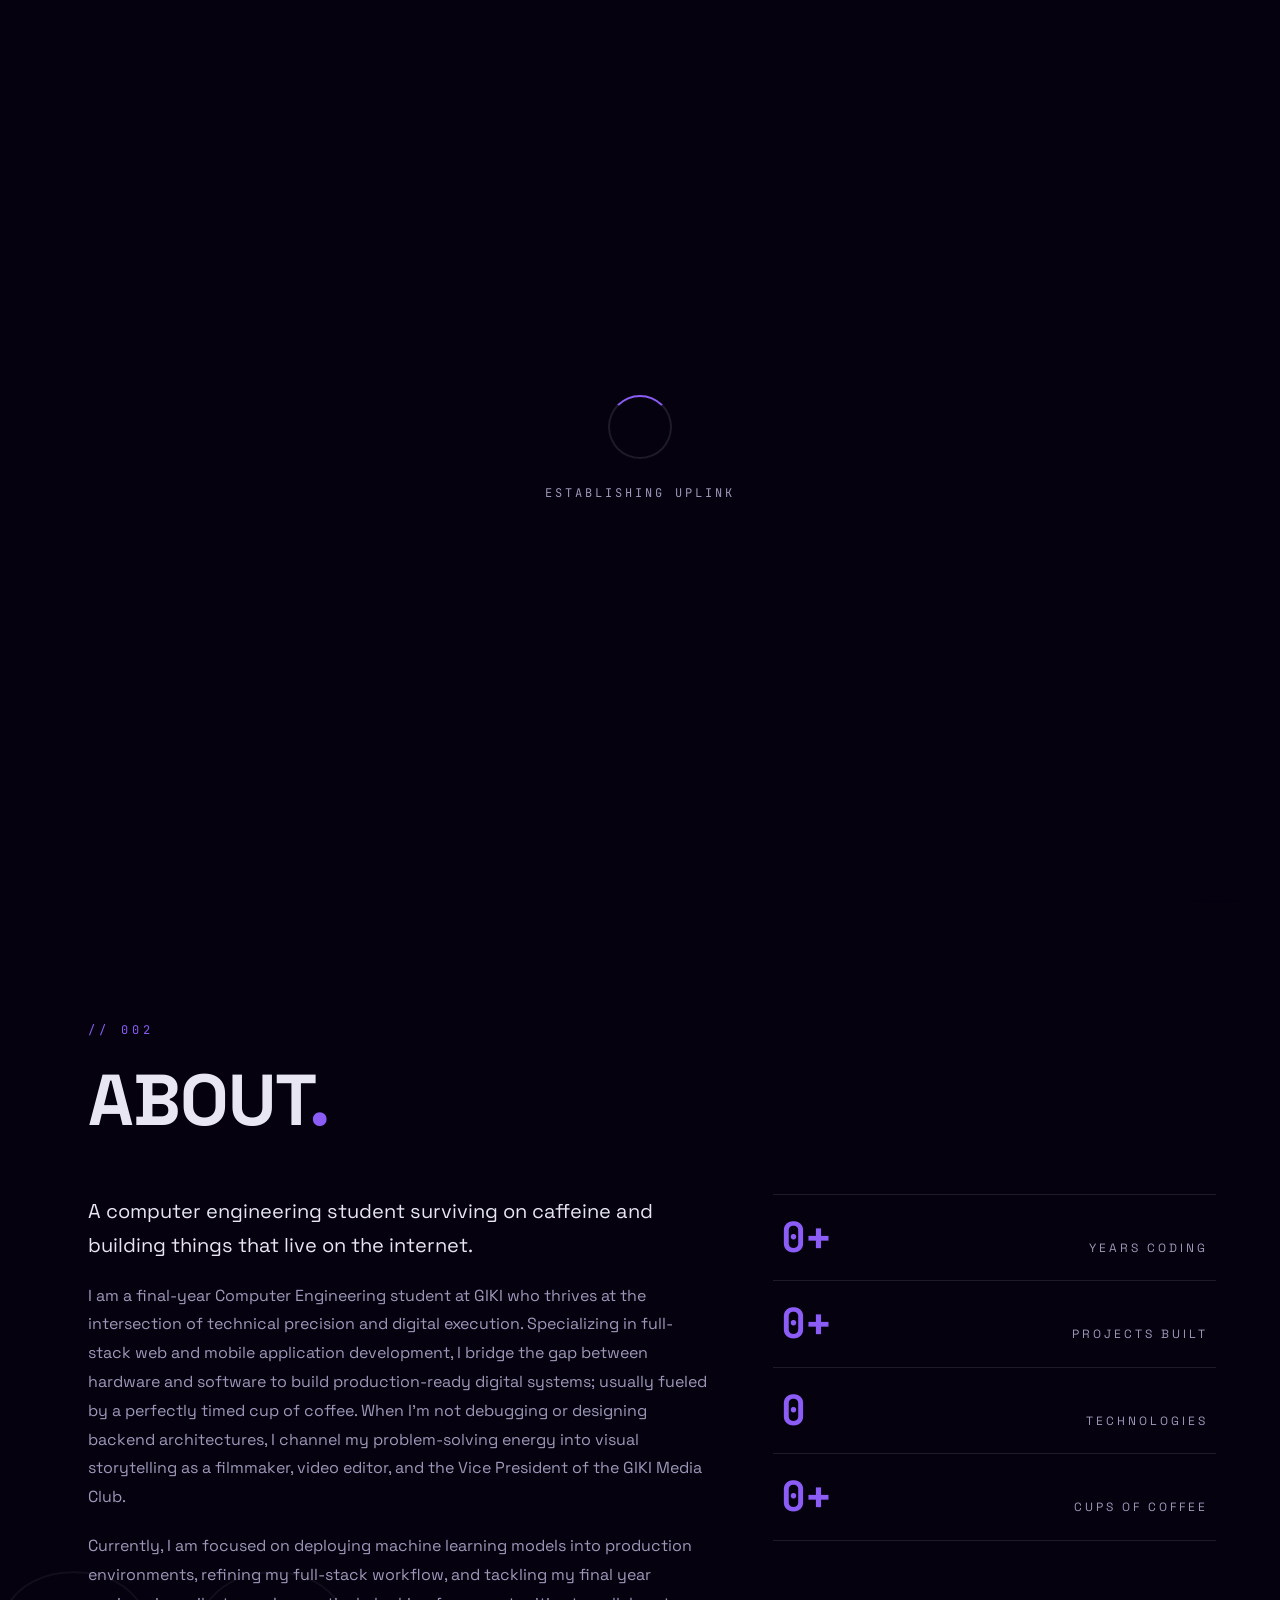
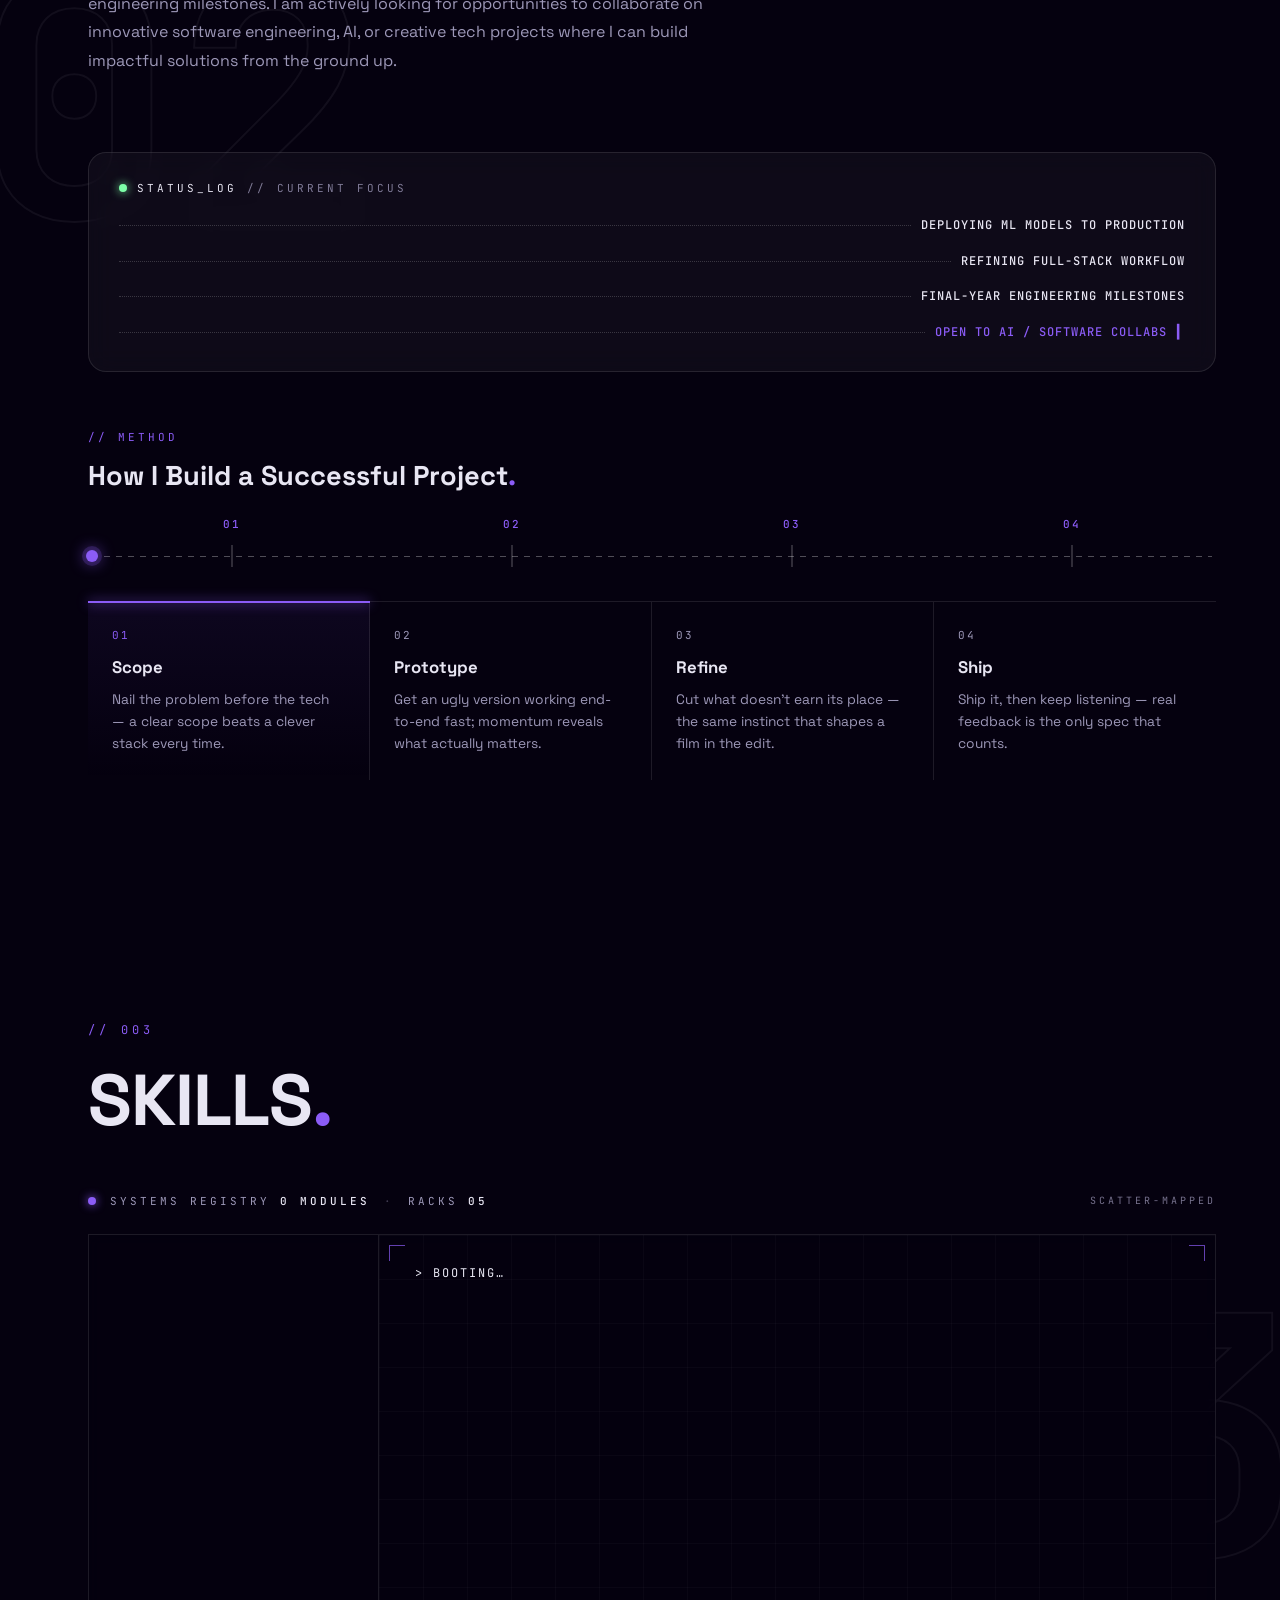
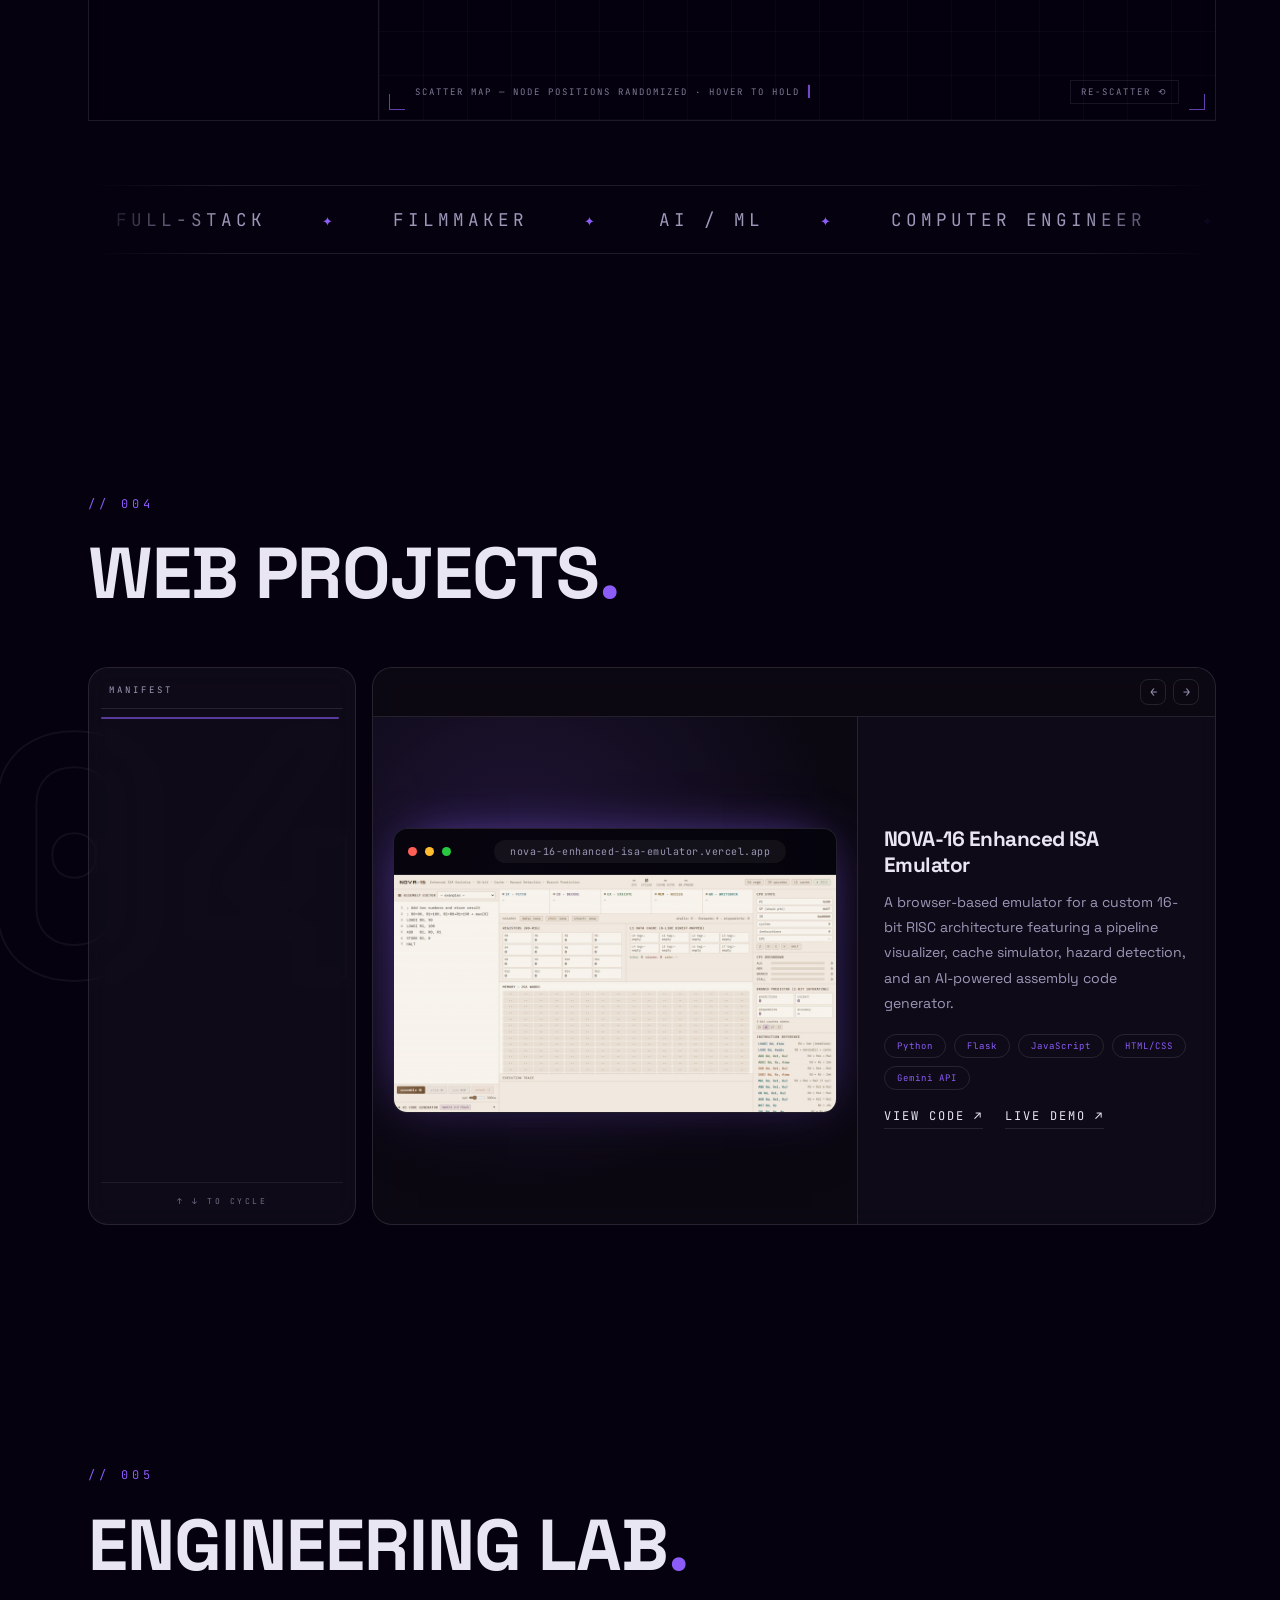
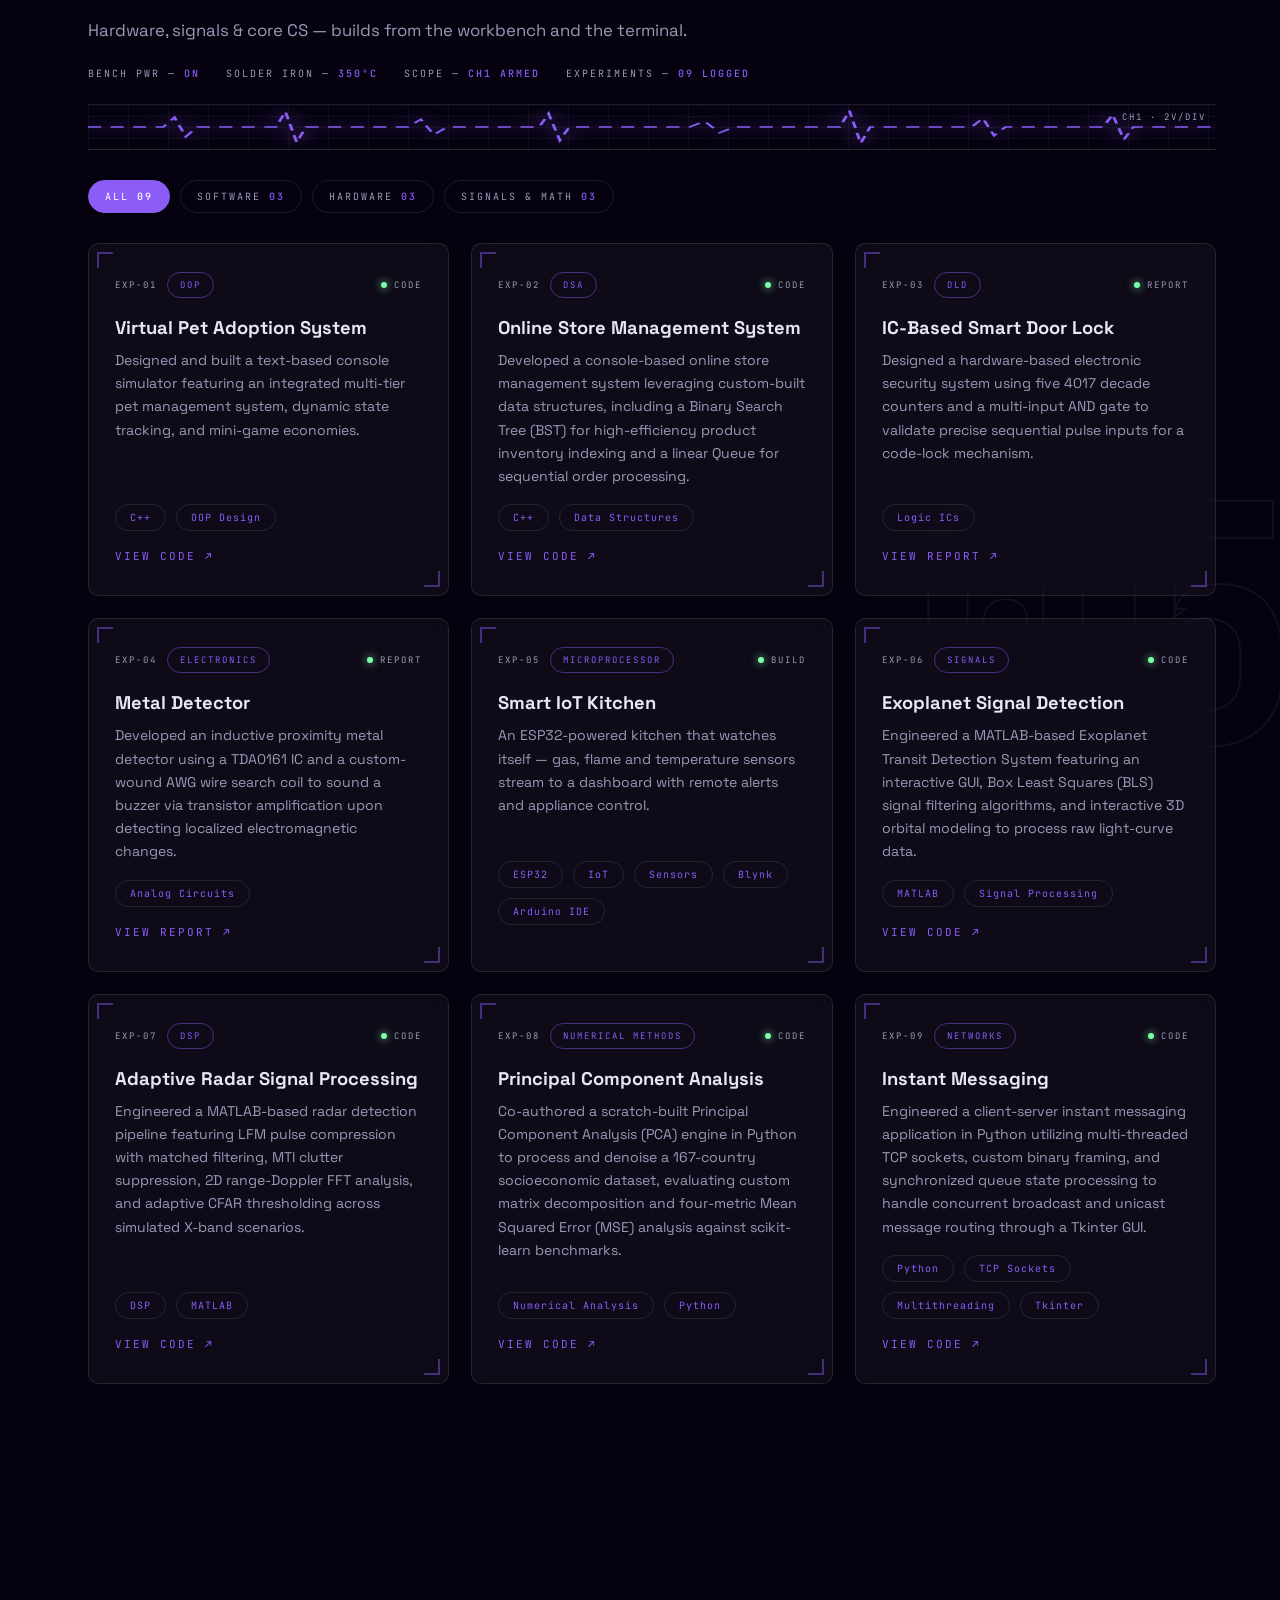
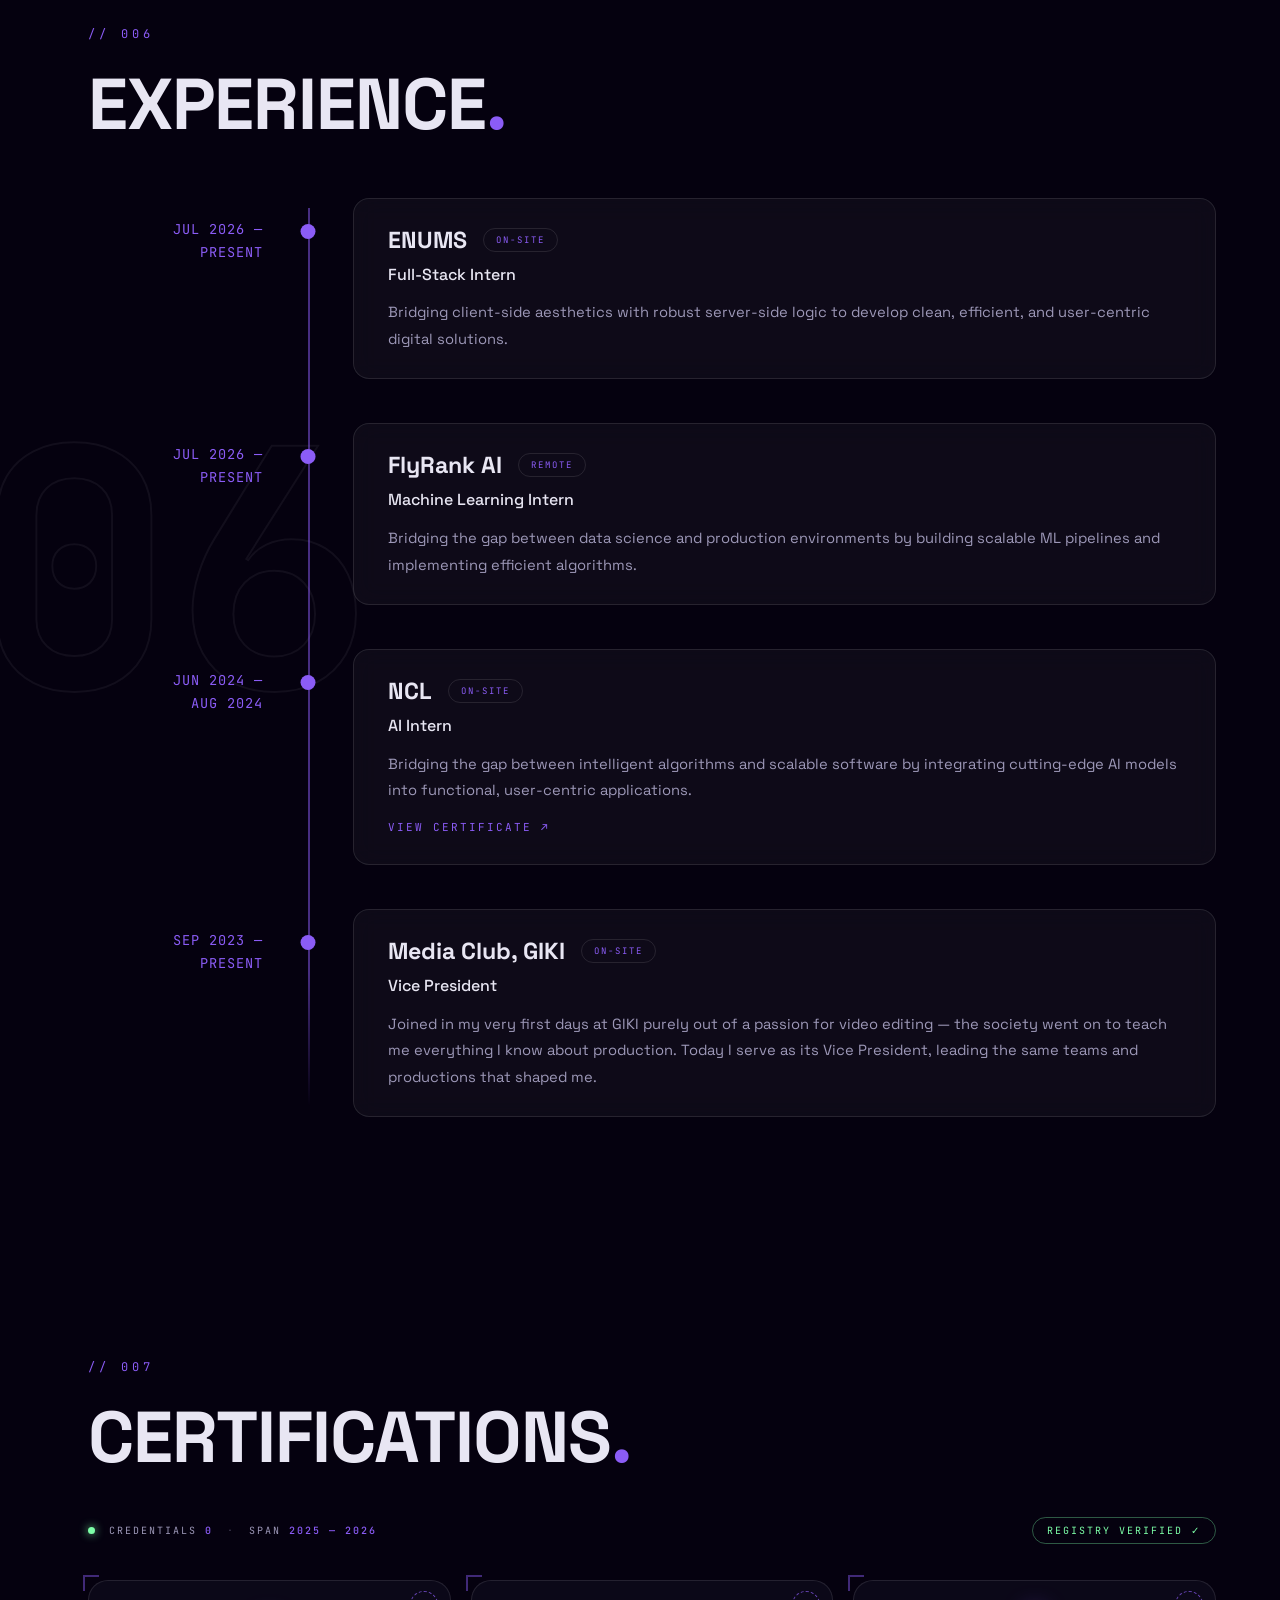
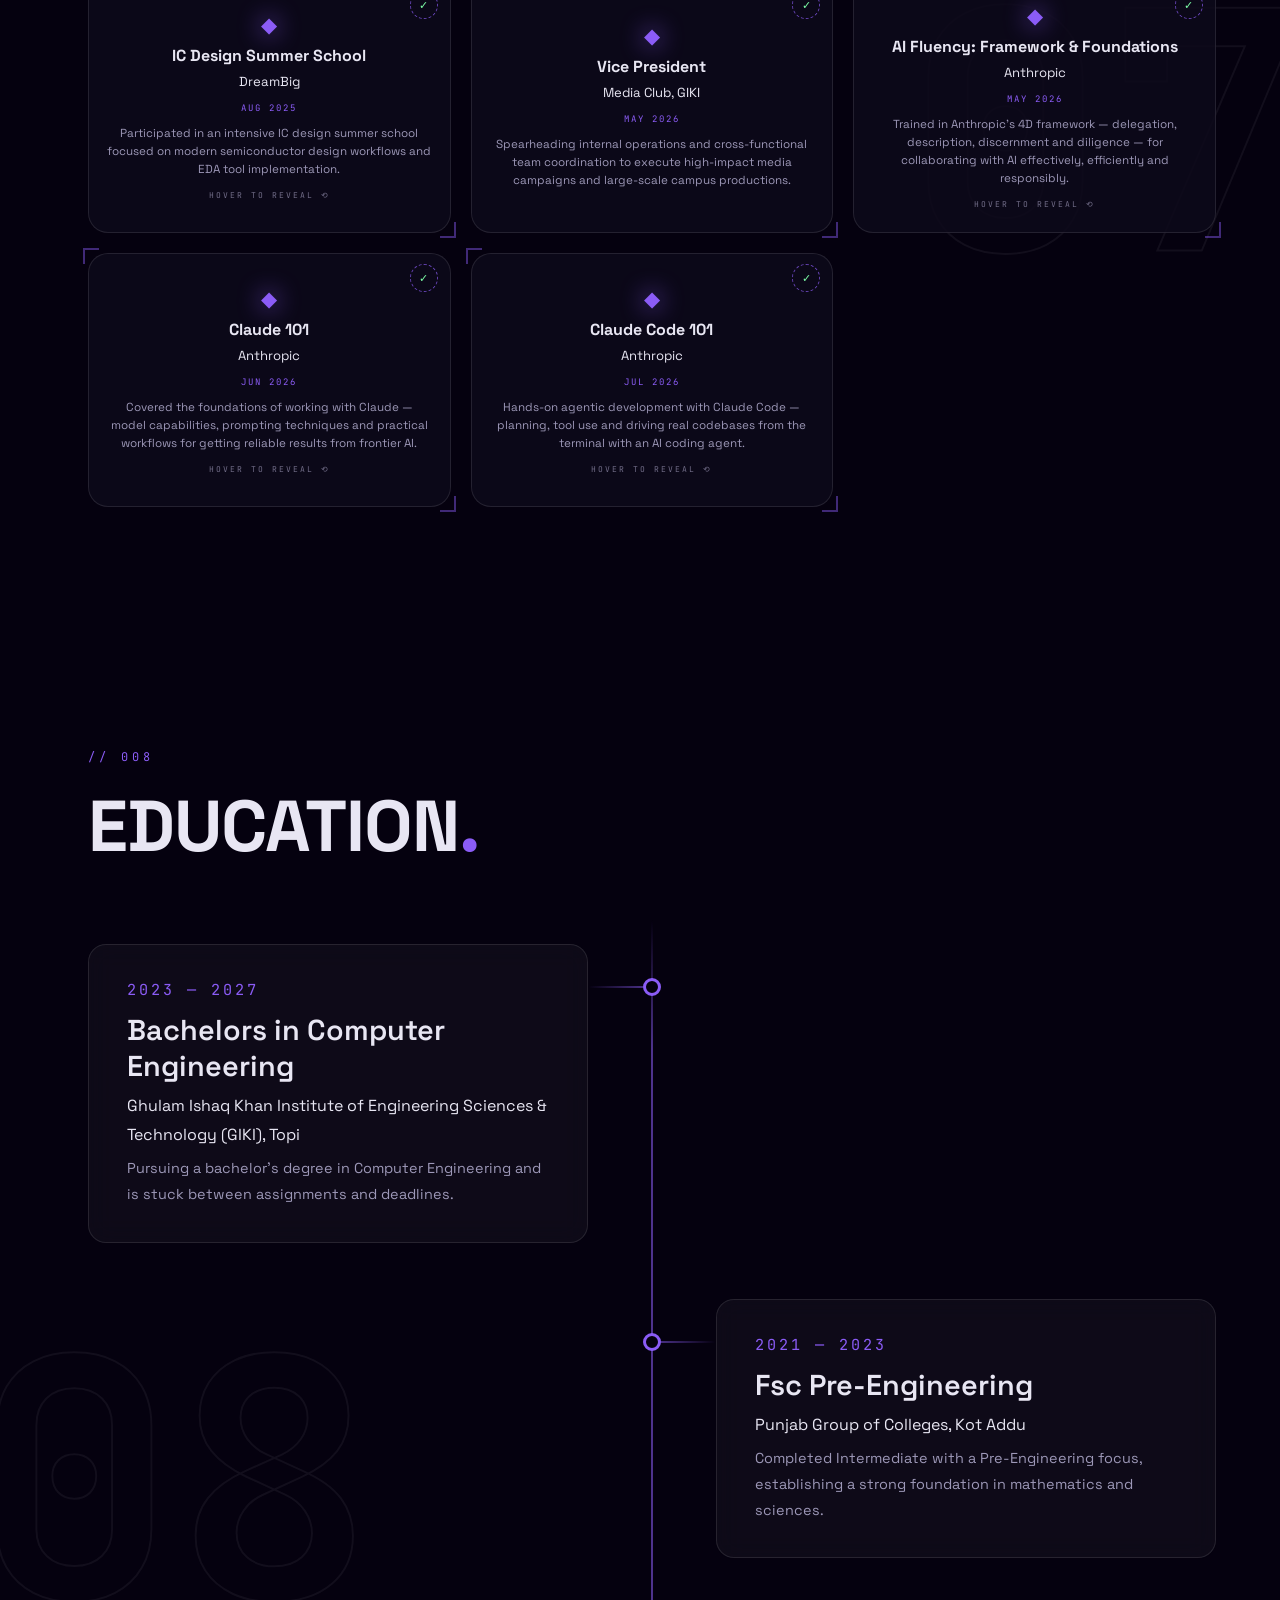
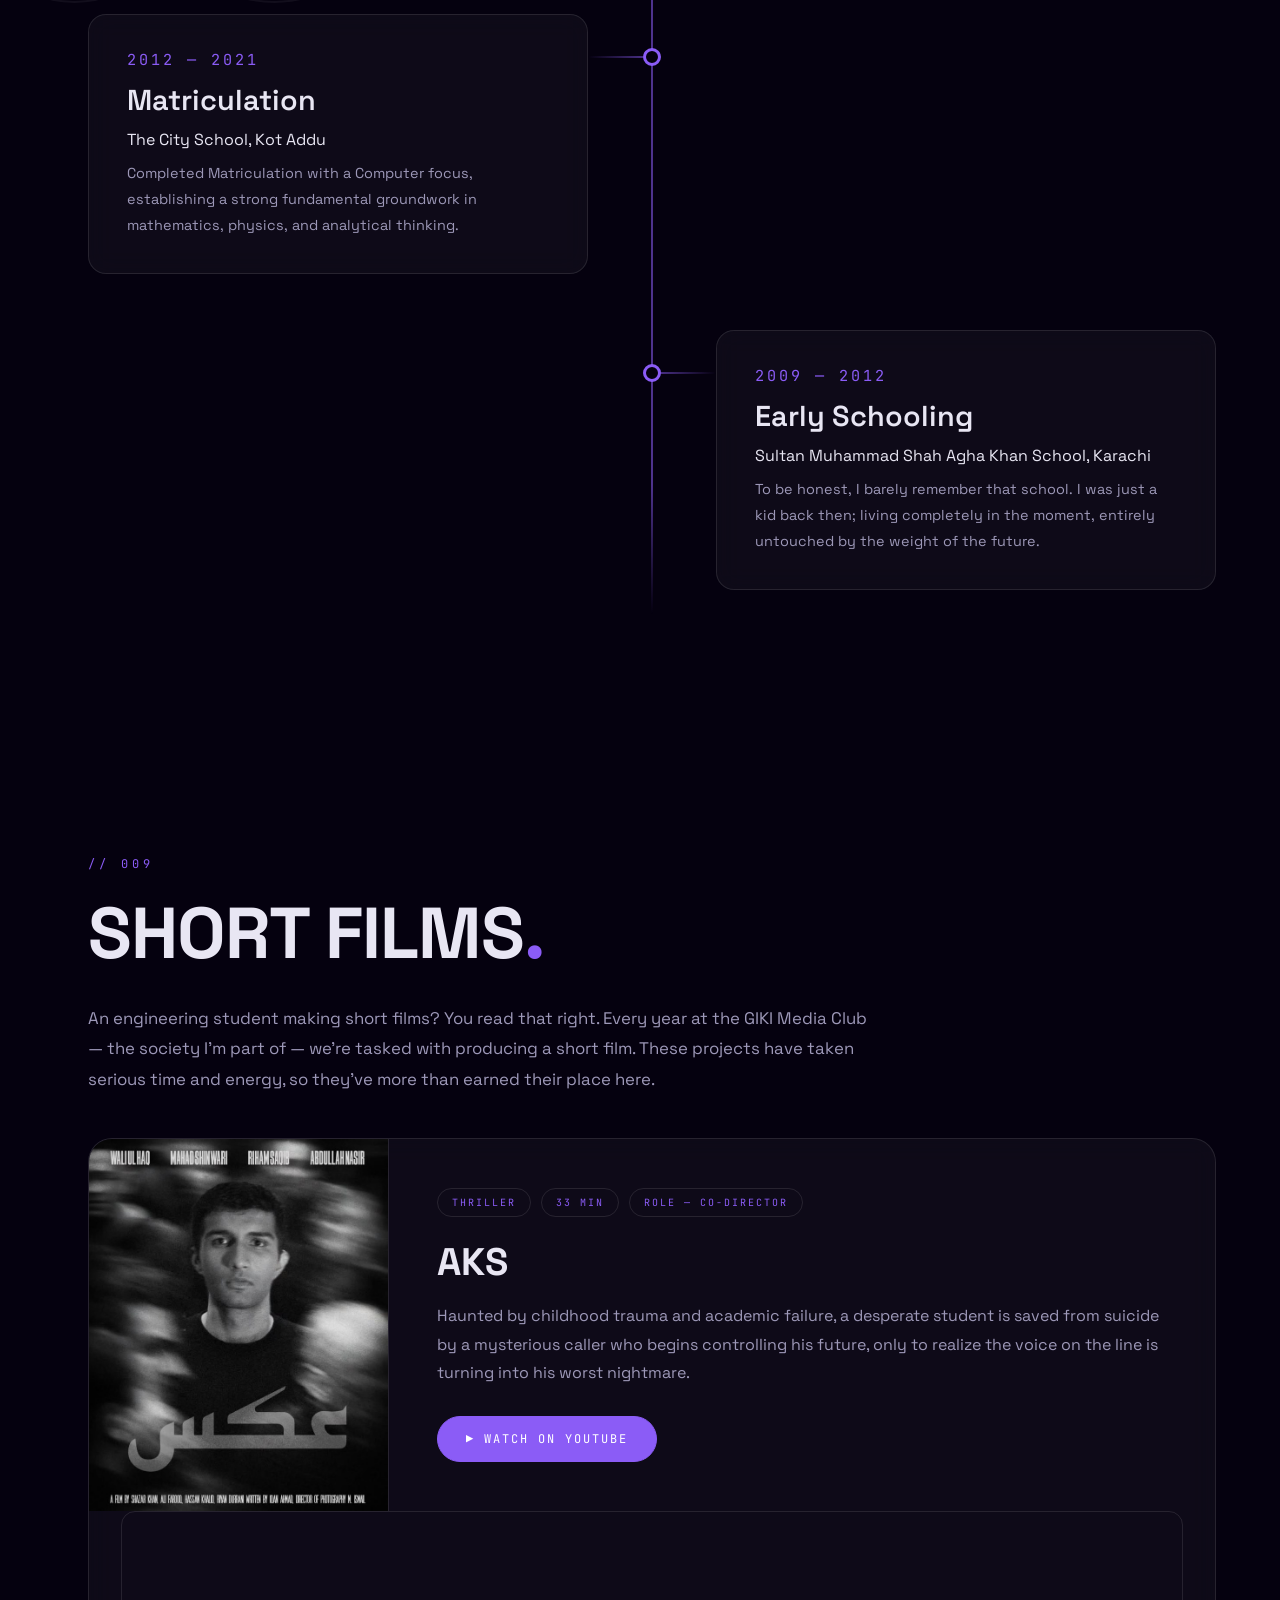
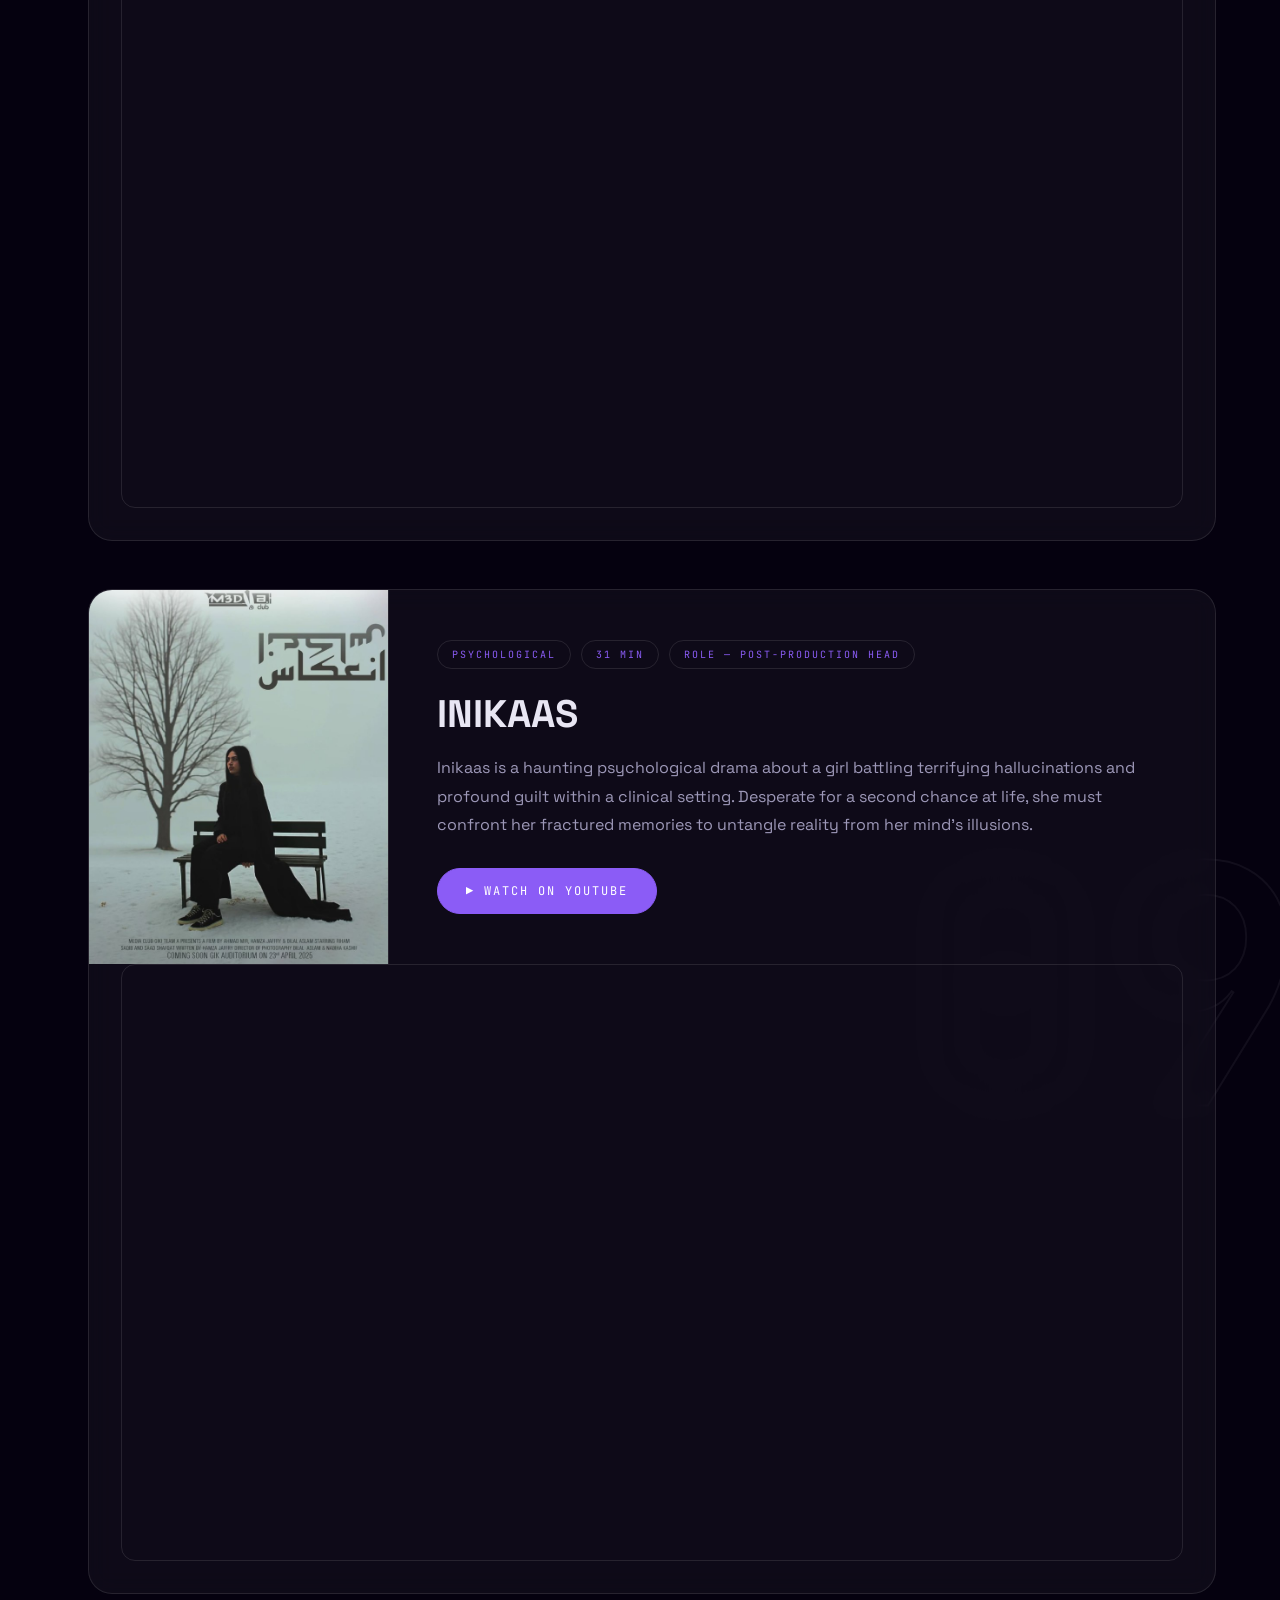
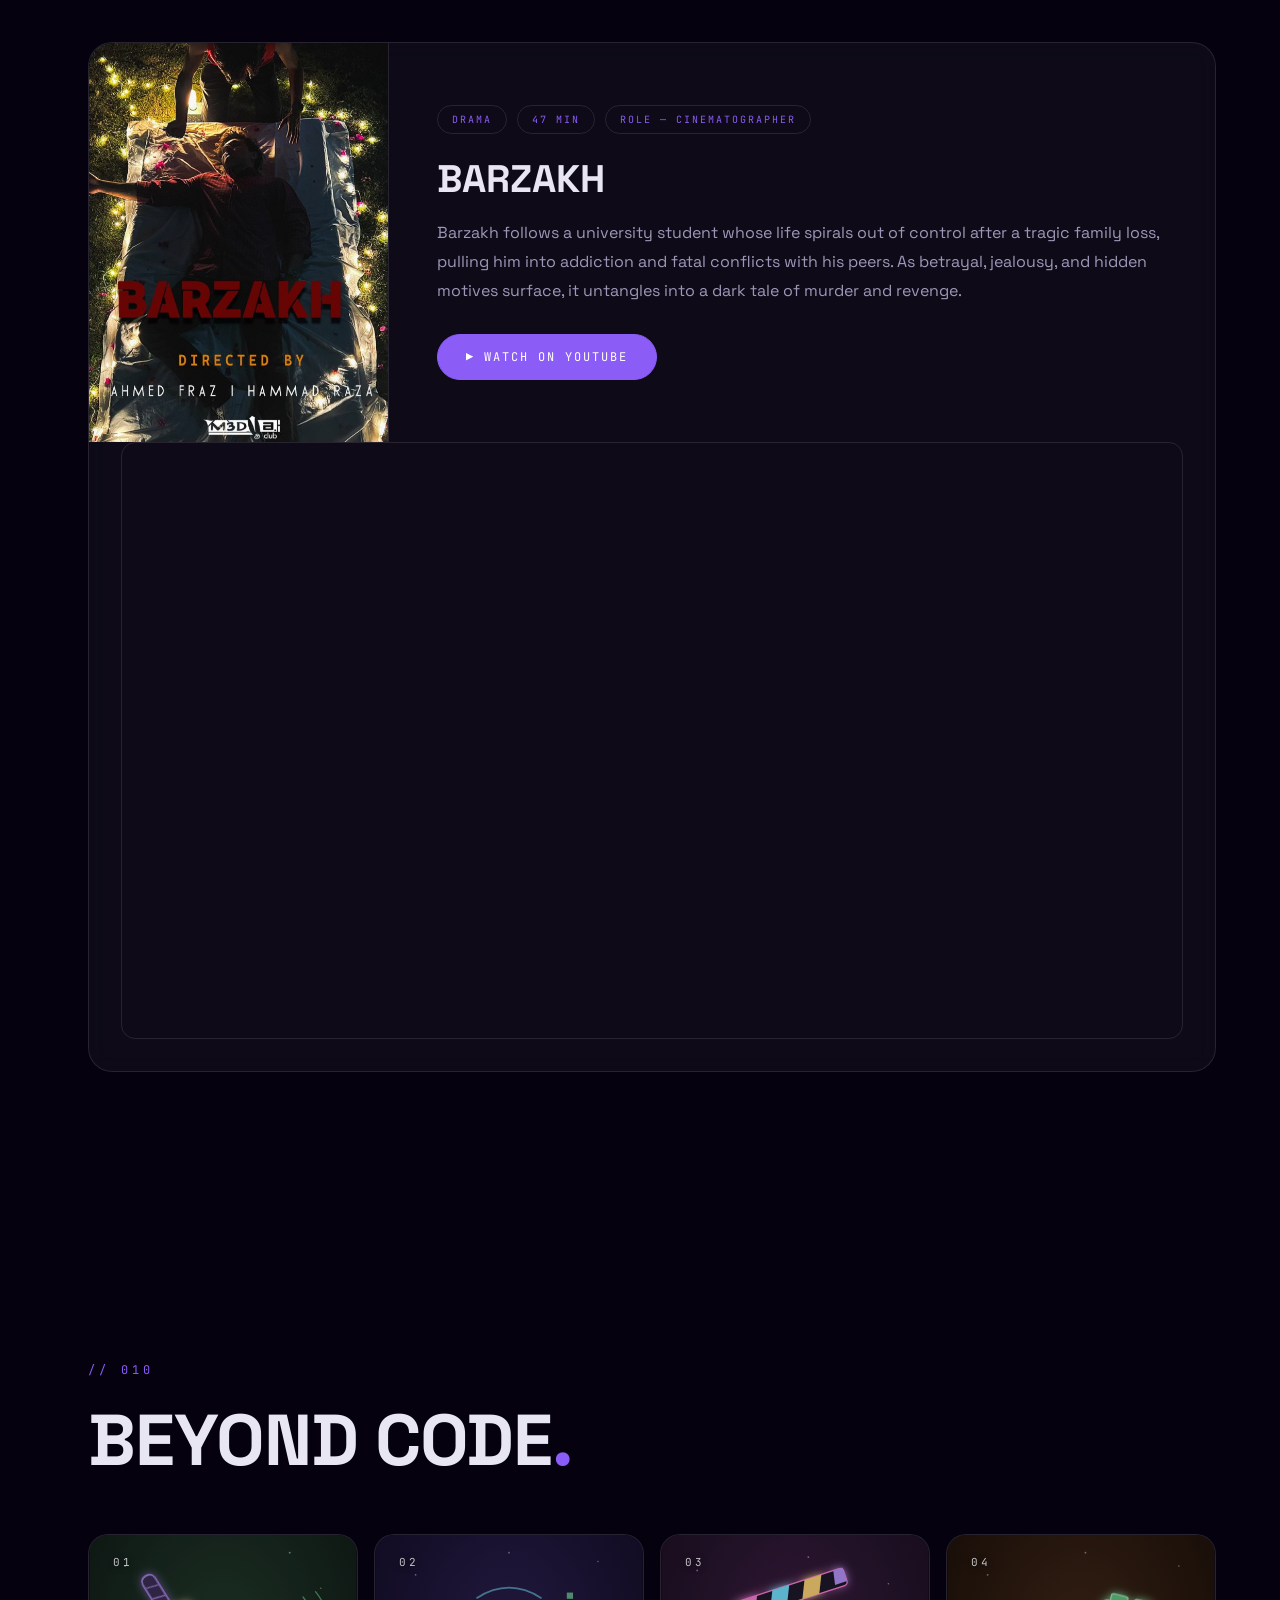
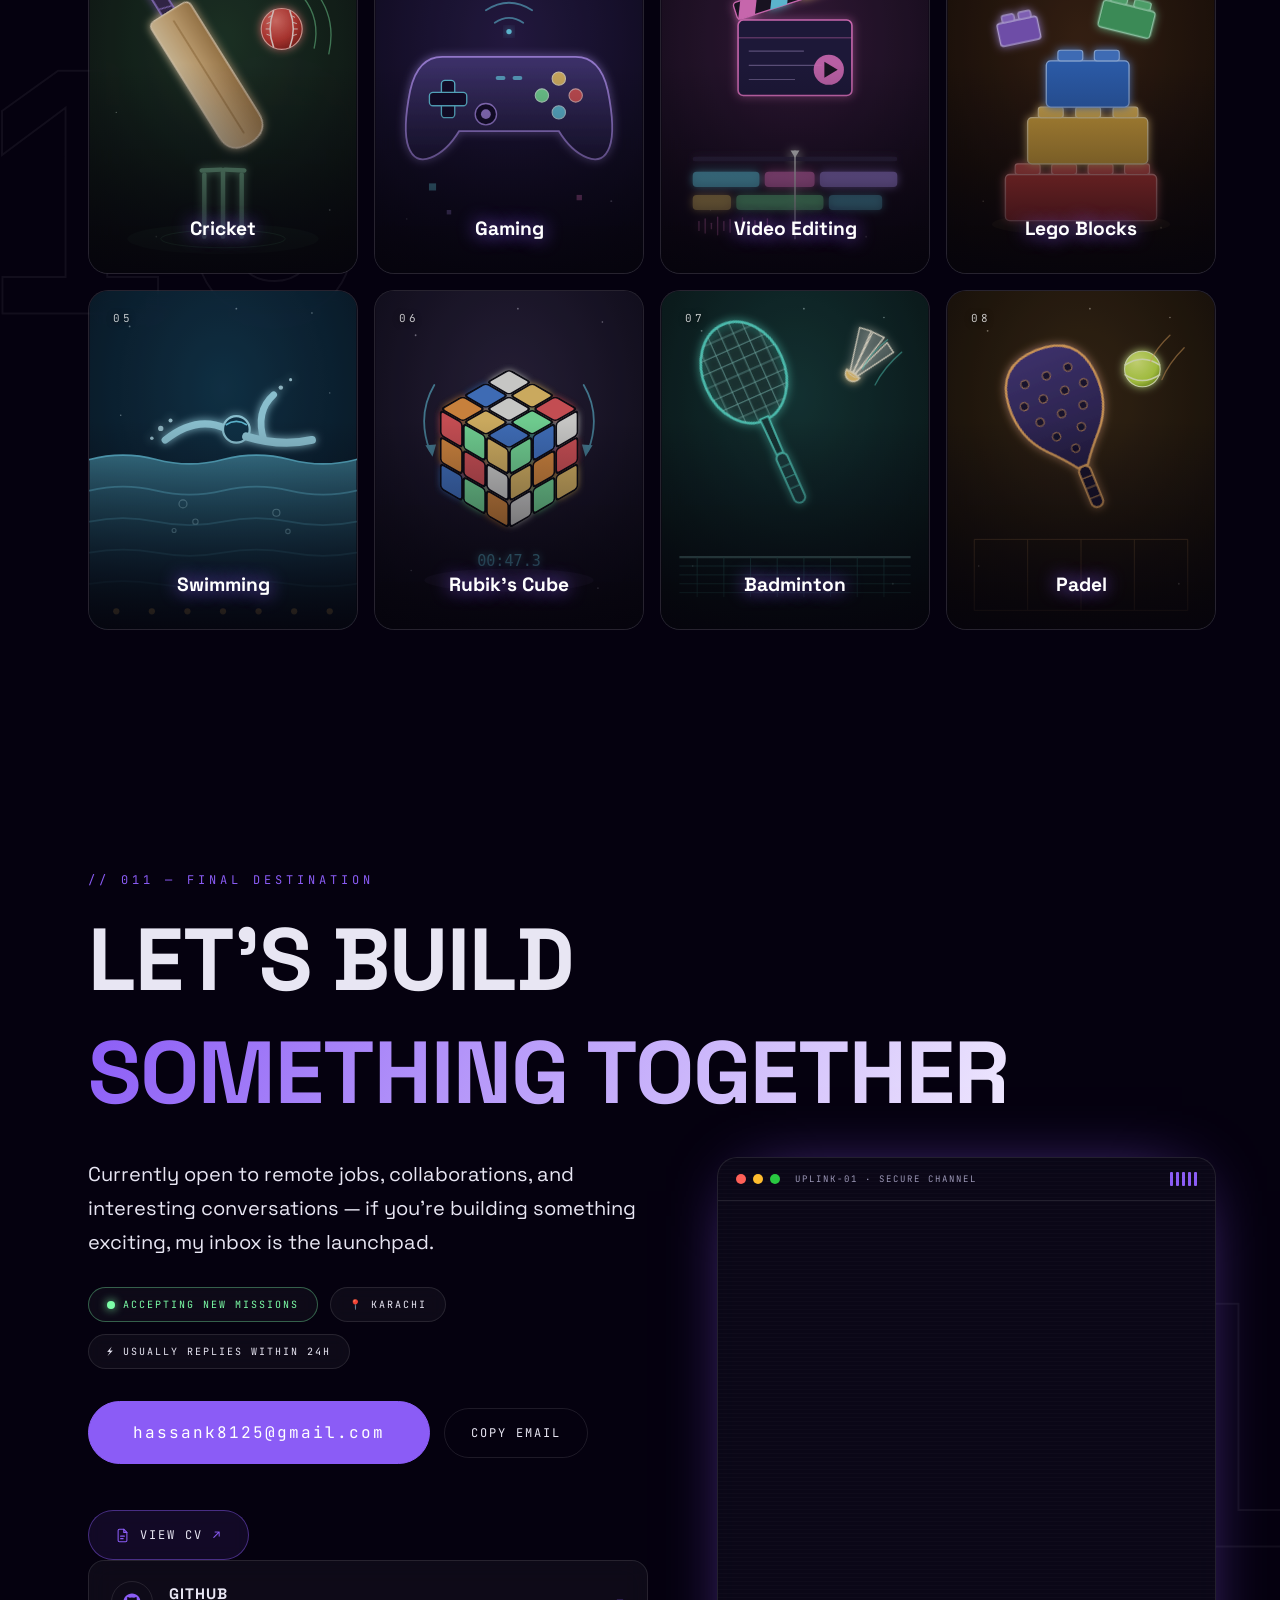
==== commit 283bc6a2: "no vp certificate" ====
--- a/index.html
+++ b/index.html
@@ -806,7 +806,11 @@
               </div>
             </div>
           </div>
-            <div class="cert-card hoverable">
+            <!-- No scan for this one yet, so it stays a flat card: no back
+                 face, no flip on hover or tap, and no lightbox. Drop the
+                 certificate image into a .cert-back div and remove
+                 "cert-flat" to turn the reveal back on. -->
+            <div class="cert-card cert-flat">
               <div class="cert-inner">
                 <div class="cert-front">
                   <span class="cert-seal mono" aria-hidden="true">✓</span>
@@ -815,11 +819,6 @@
                 <p class="cert-issuer">Media Club, GIKI</p>
                 <span class="cert-date mono">MAY 2026</span>
                 <p class="cert-desc">Spearheading internal operations and cross-functional team coordination to execute high-impact media campaigns and large-scale campus productions.</p>
-                <span class="cert-flip-hint mono">HOVER TO REVEAL ⟲</span>
-              </div>
-              <div class="cert-back">
-                <!-- temporary: handover photo until the real certificate scan arrives -->
-                <img src="assets/cert2.jpg" alt="Receiving the Vice President certificate" />
               </div>
             </div>
           </div>
--- a/css/style.css
+++ b/css/style.css
@@ -862,6 +862,11 @@
   transition: transform 0.9s cubic-bezier(0.35, 0.1, 0.2, 1);
 }
 .cert-card:hover .cert-inner { transform: rotateY(180deg); }
+/* A card with no scan behind it has nothing to flip to — it sits flat and
+   ignores hover and tap. The registry ID, seal and corner brackets stay, so
+   it still reads as part of the same set. */
+.cert-card.cert-flat:hover .cert-inner,
+.cert-card.cert-flat.is-flipped .cert-inner { transform: none; }
 .cert-front, .cert-back {
   position: absolute; inset: 0;
   backface-visibility: hidden; -webkit-backface-visibility: hidden;
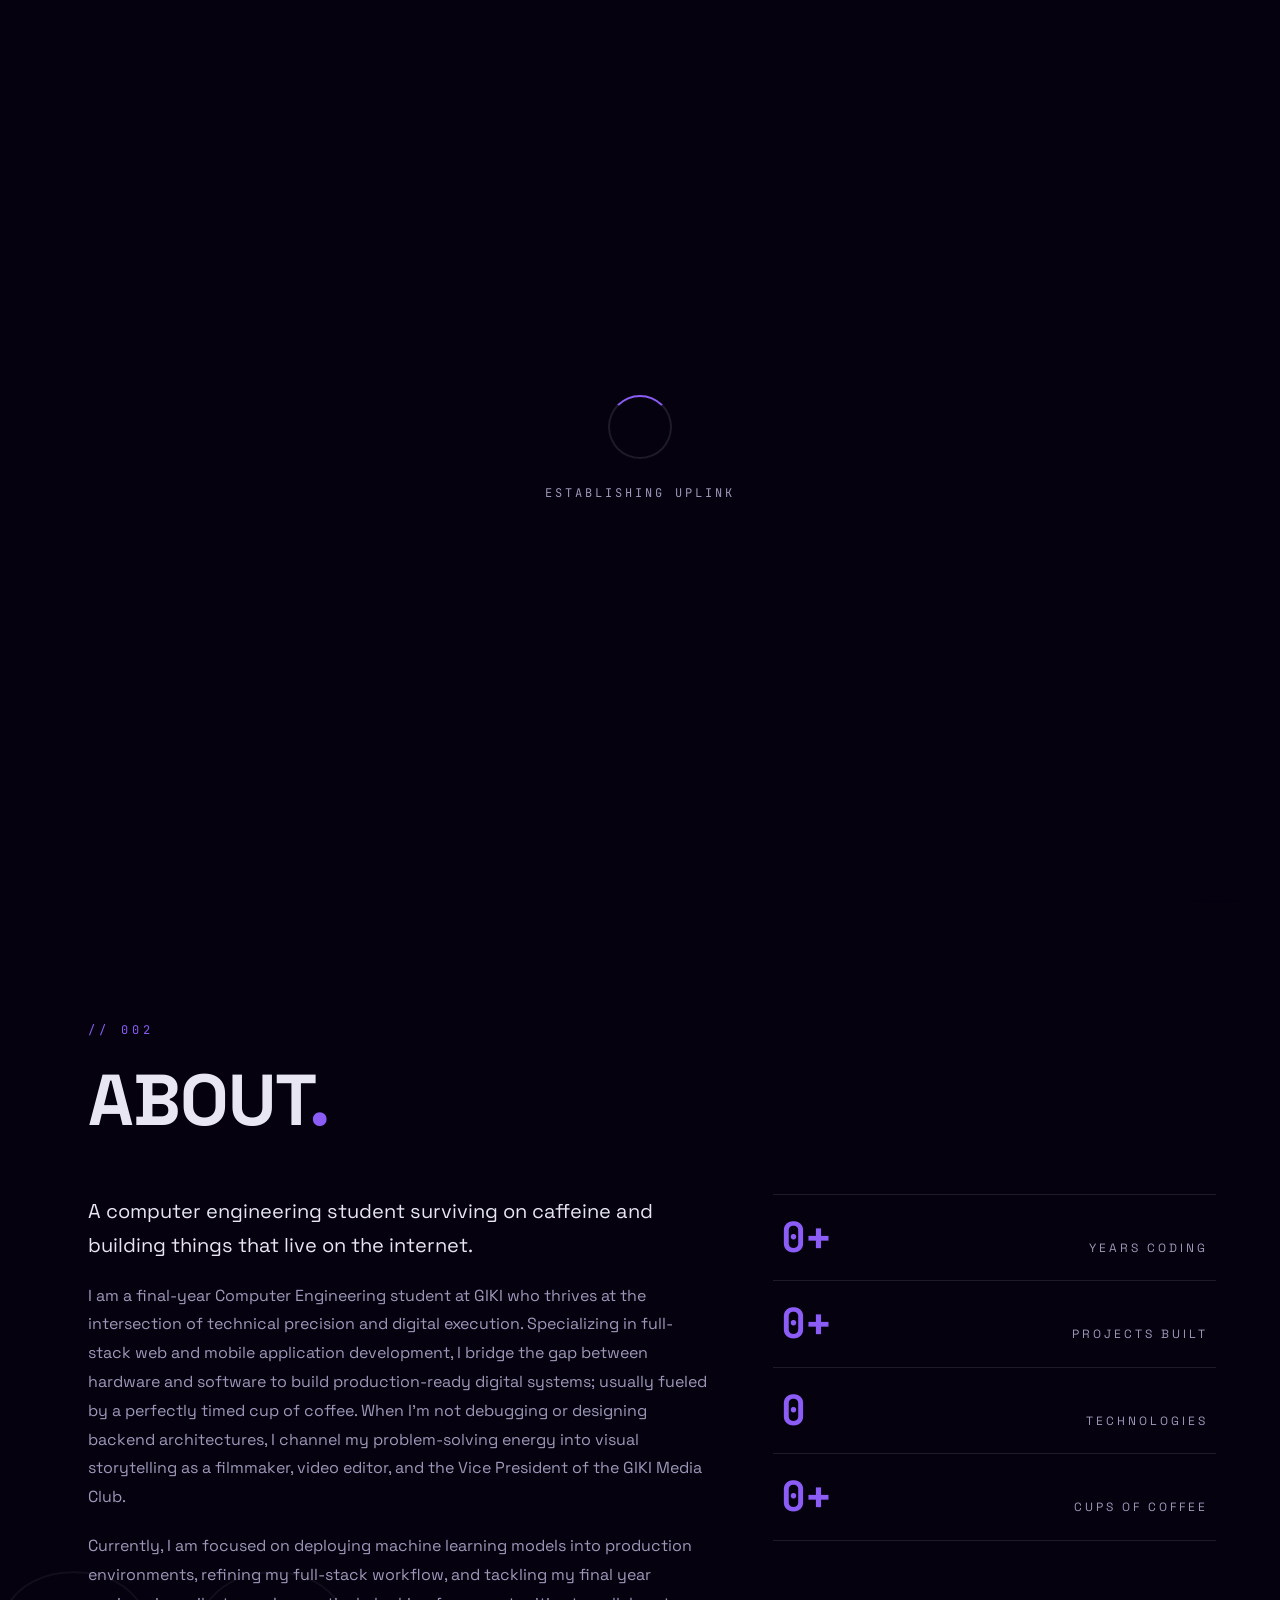
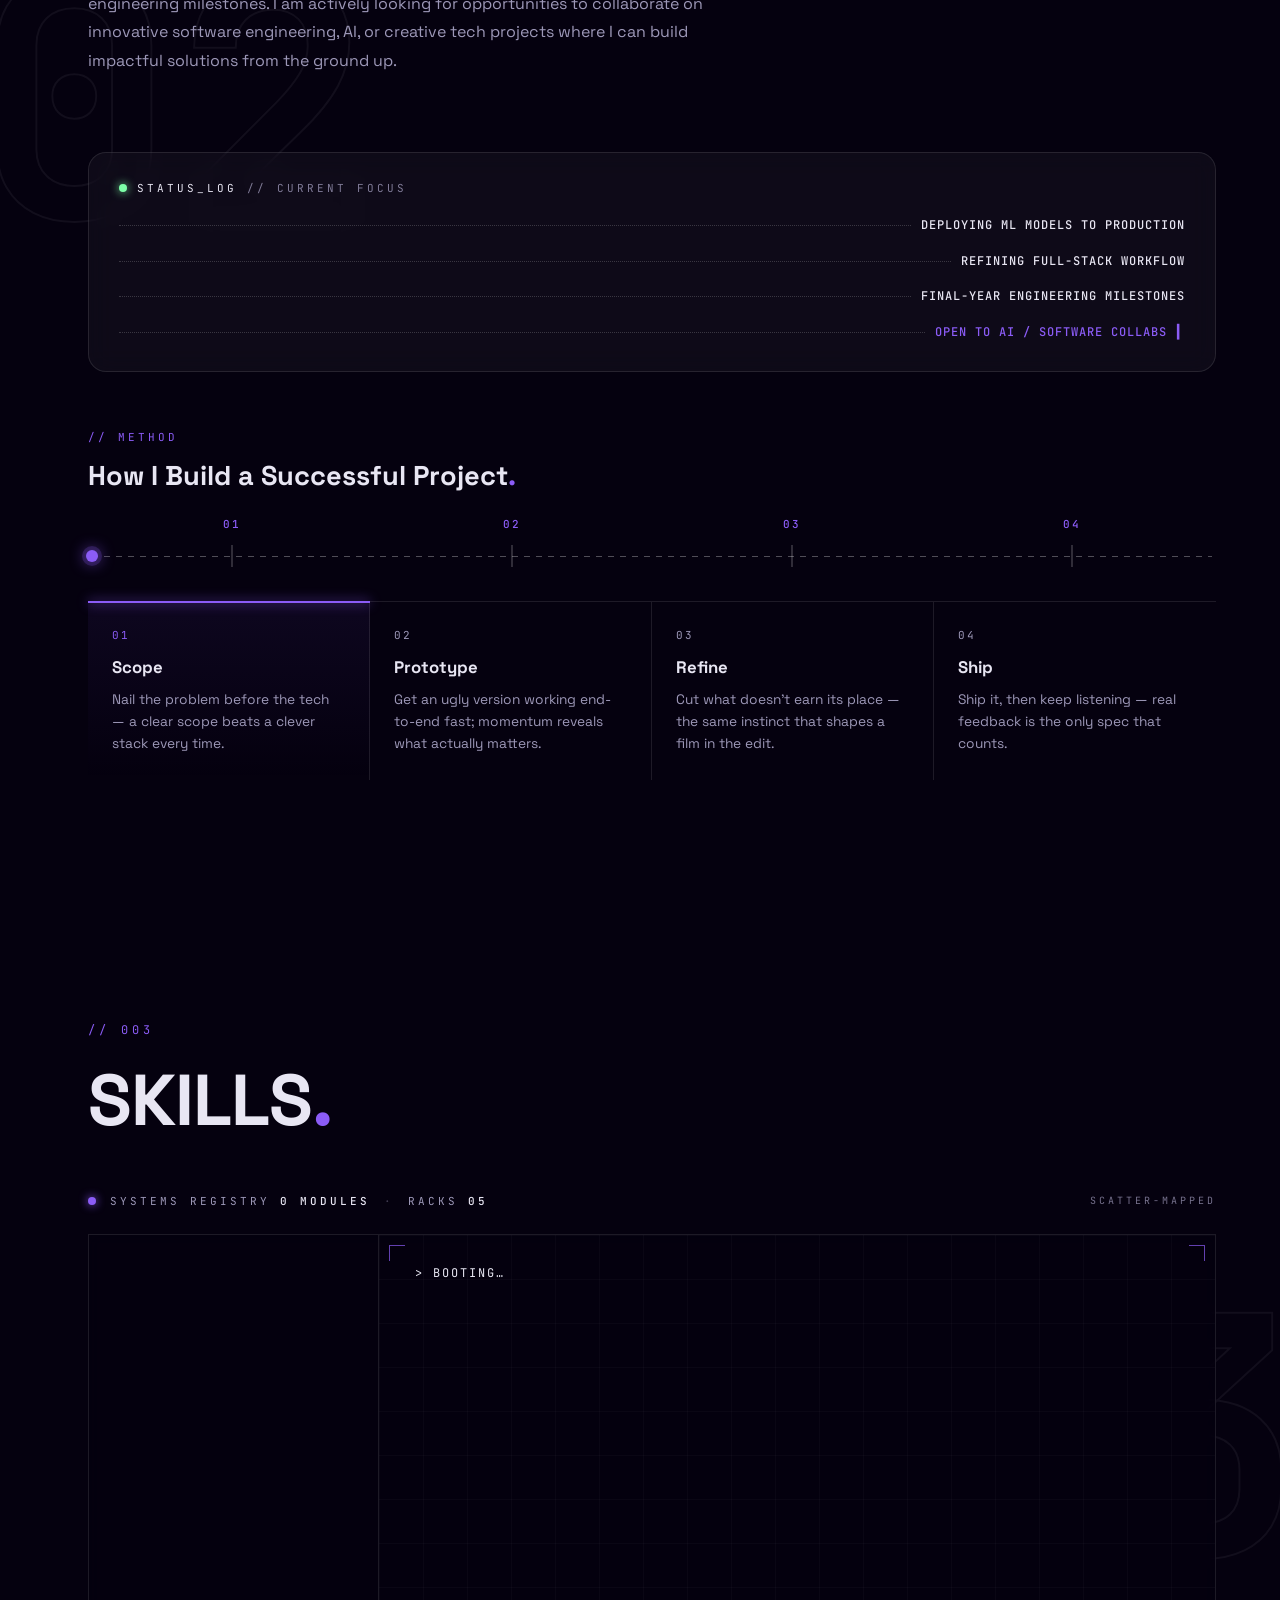
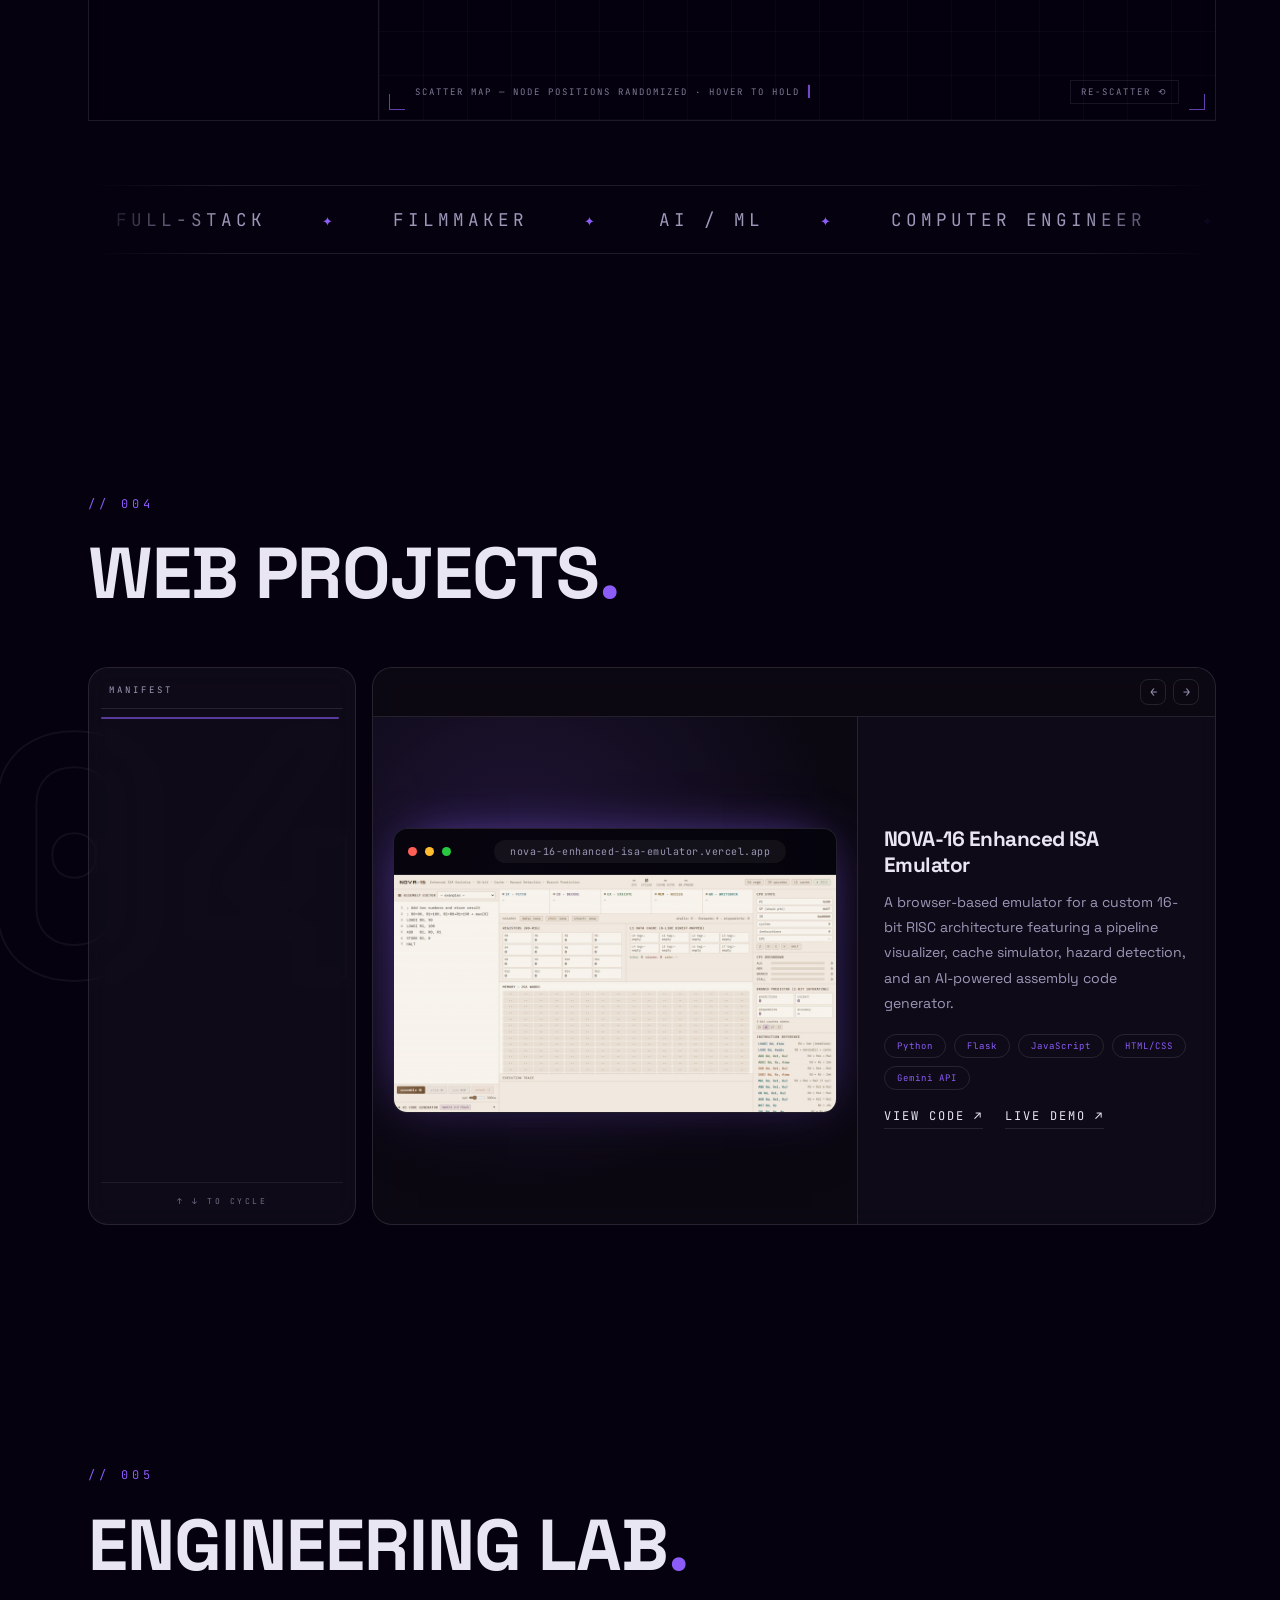
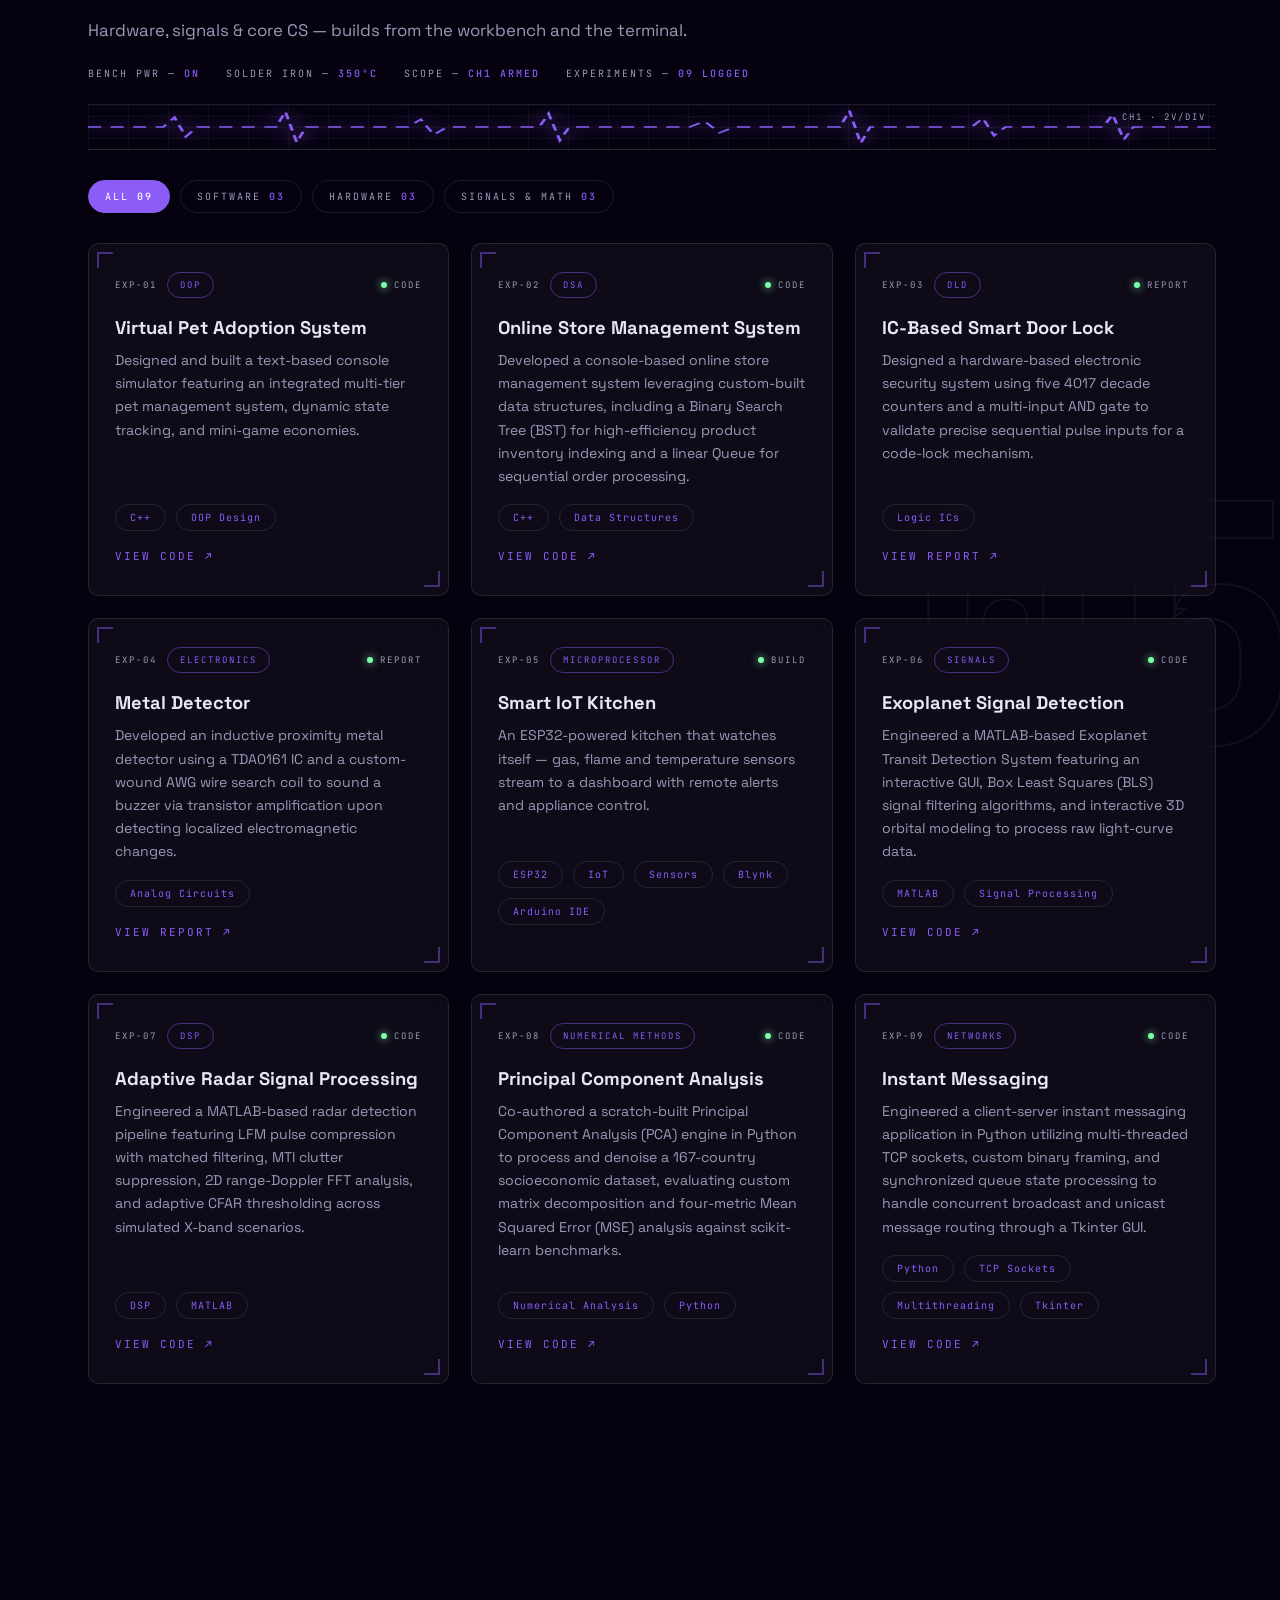
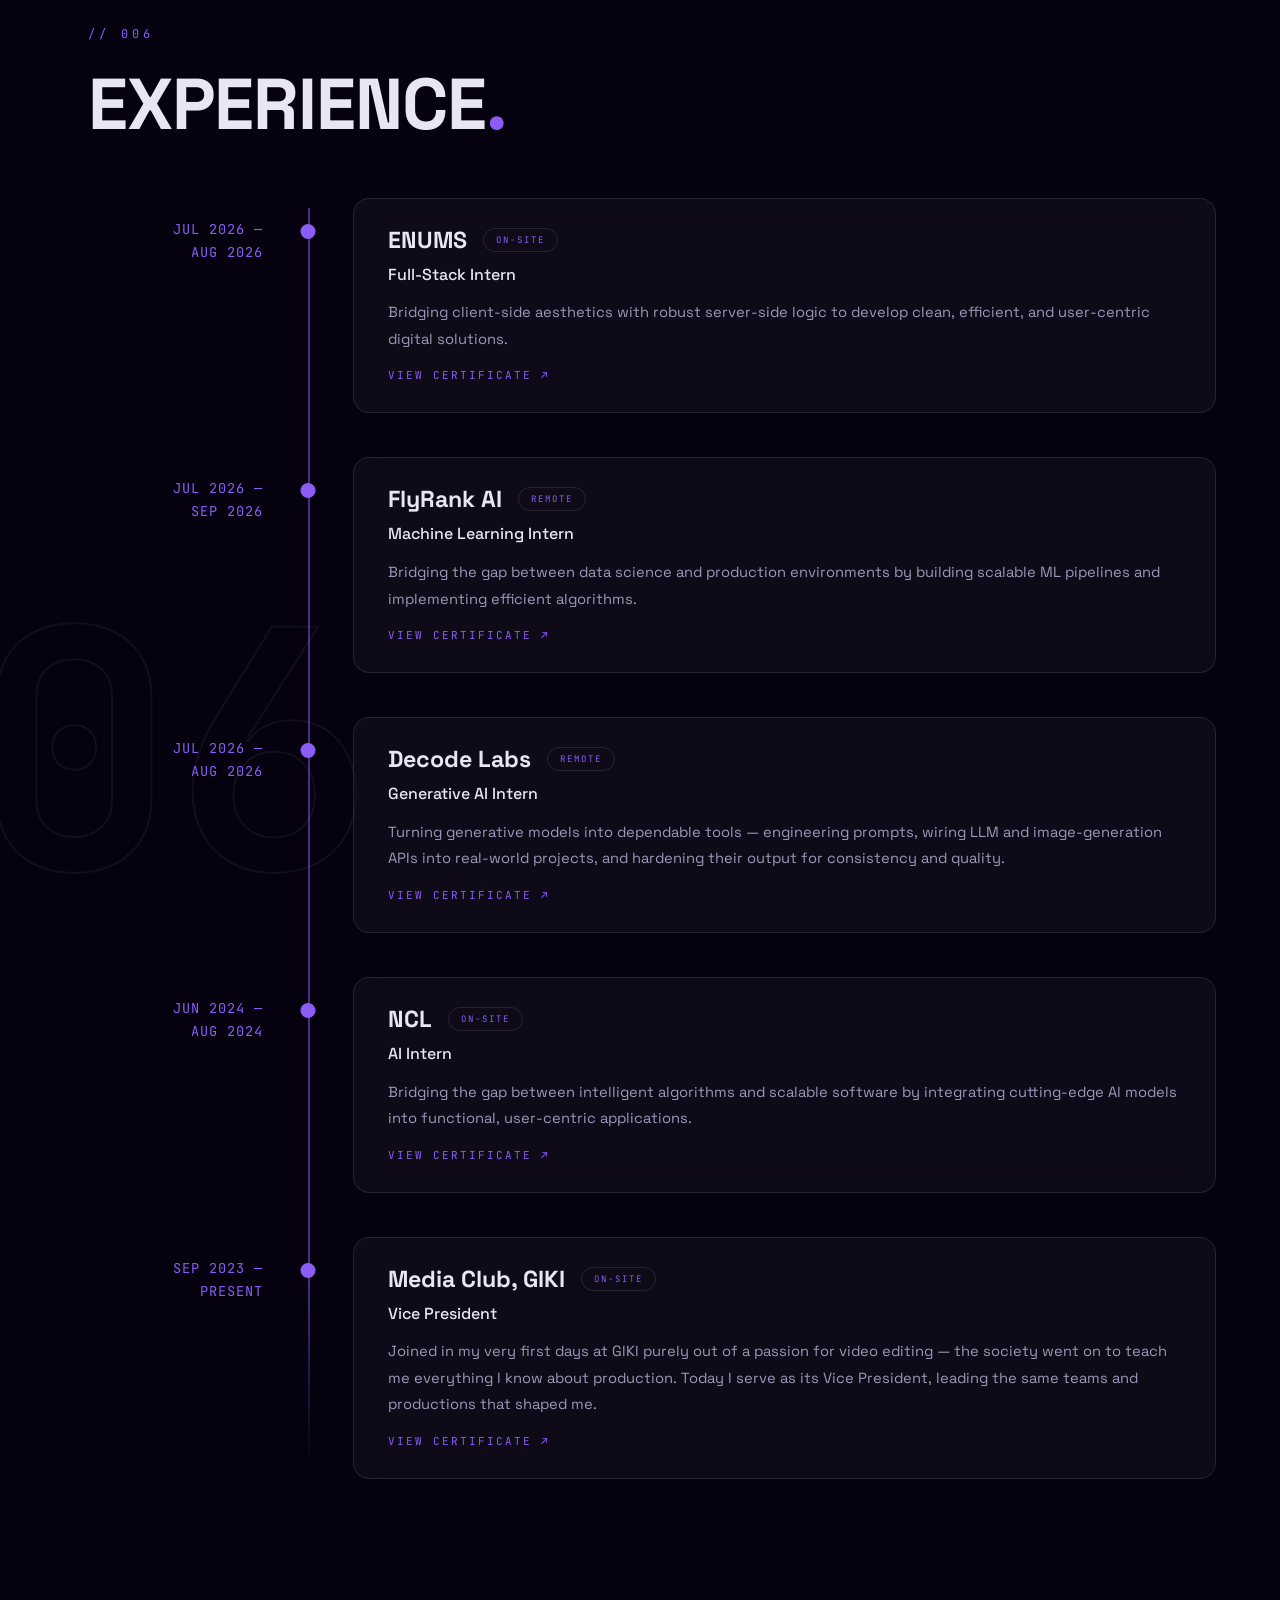
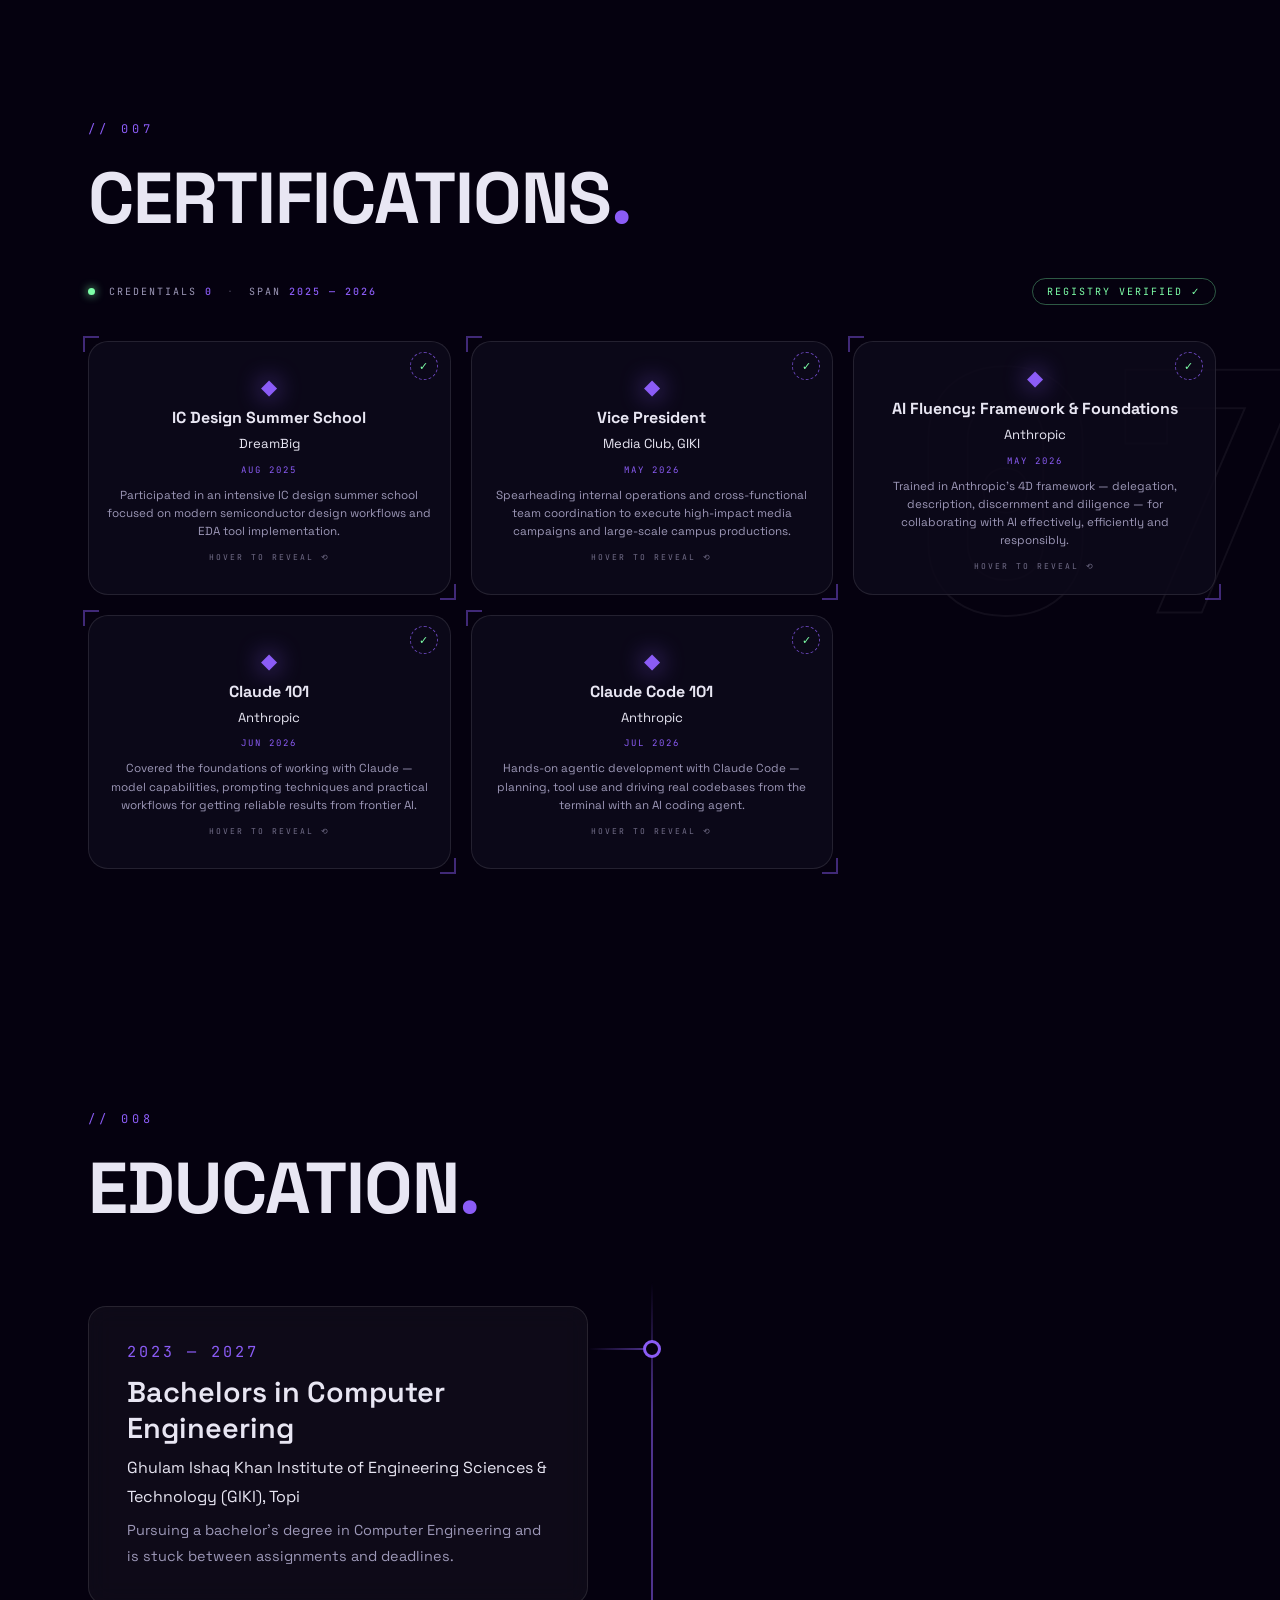
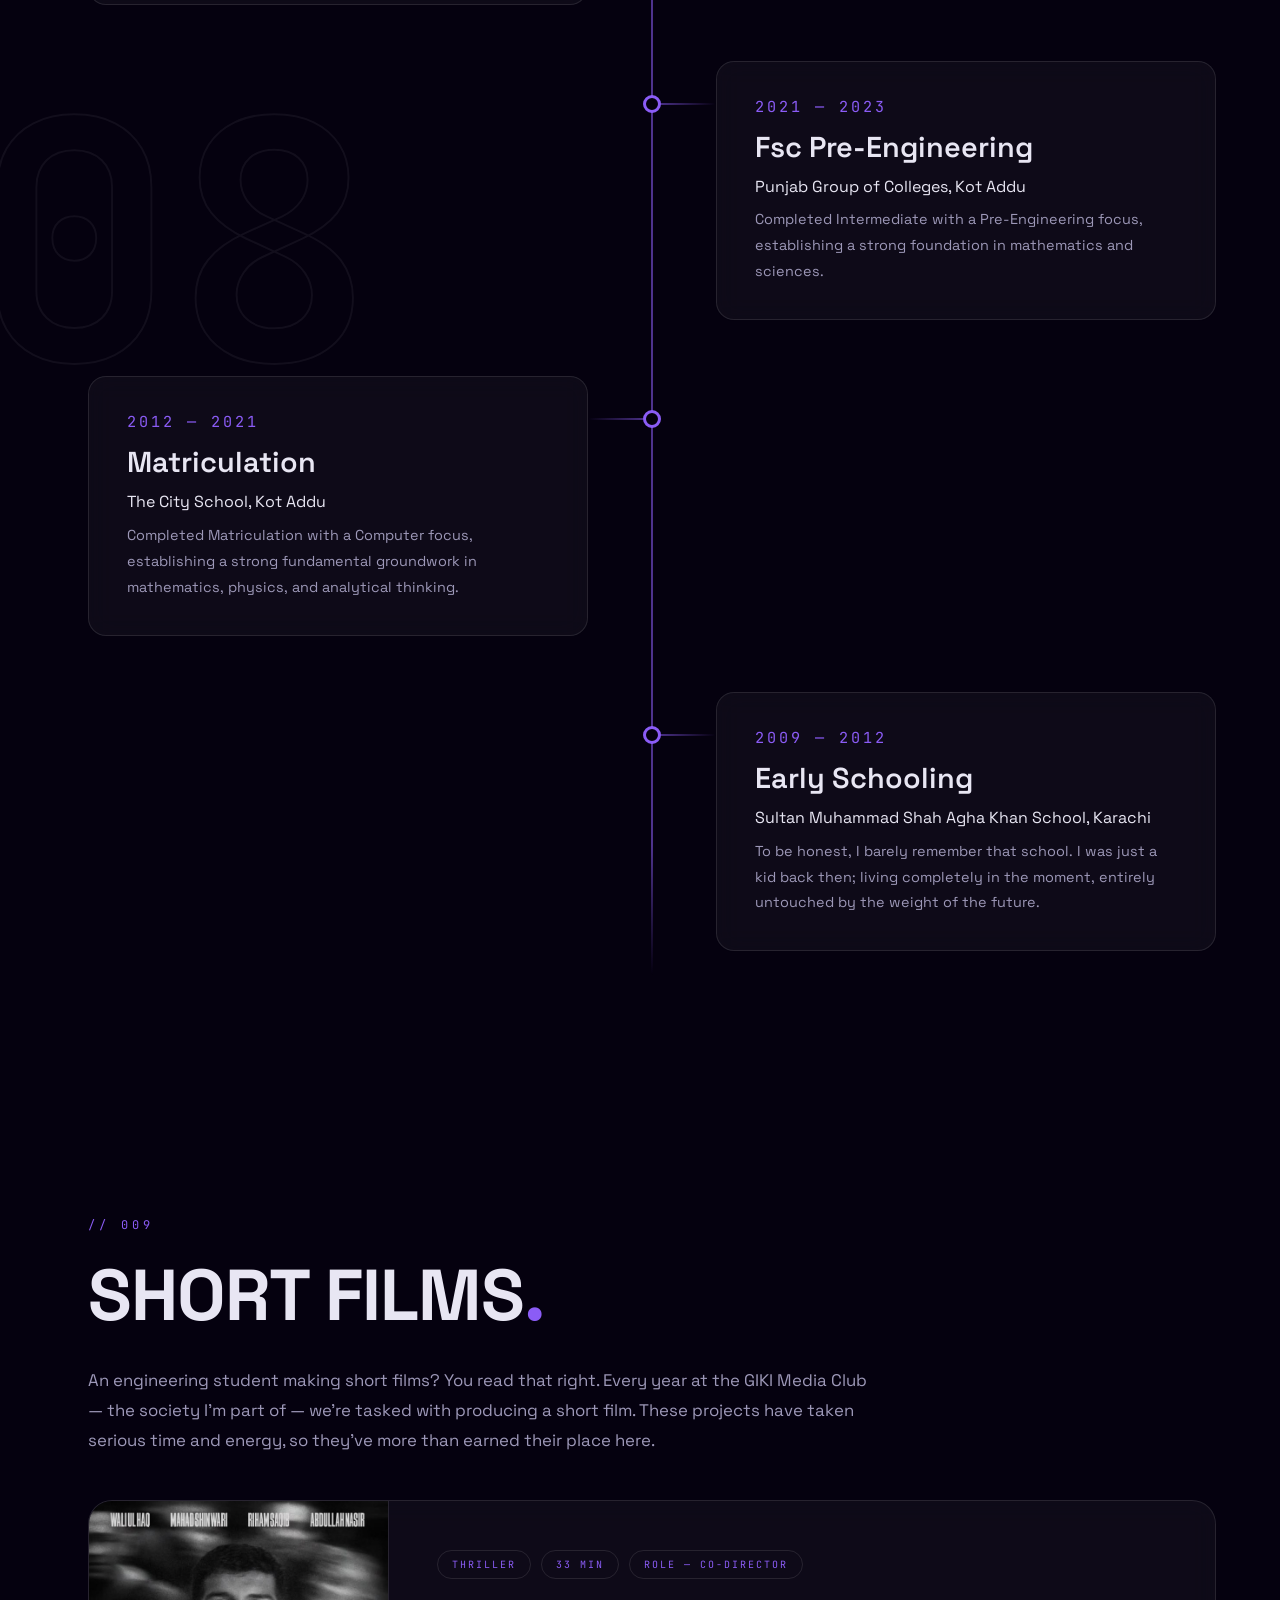
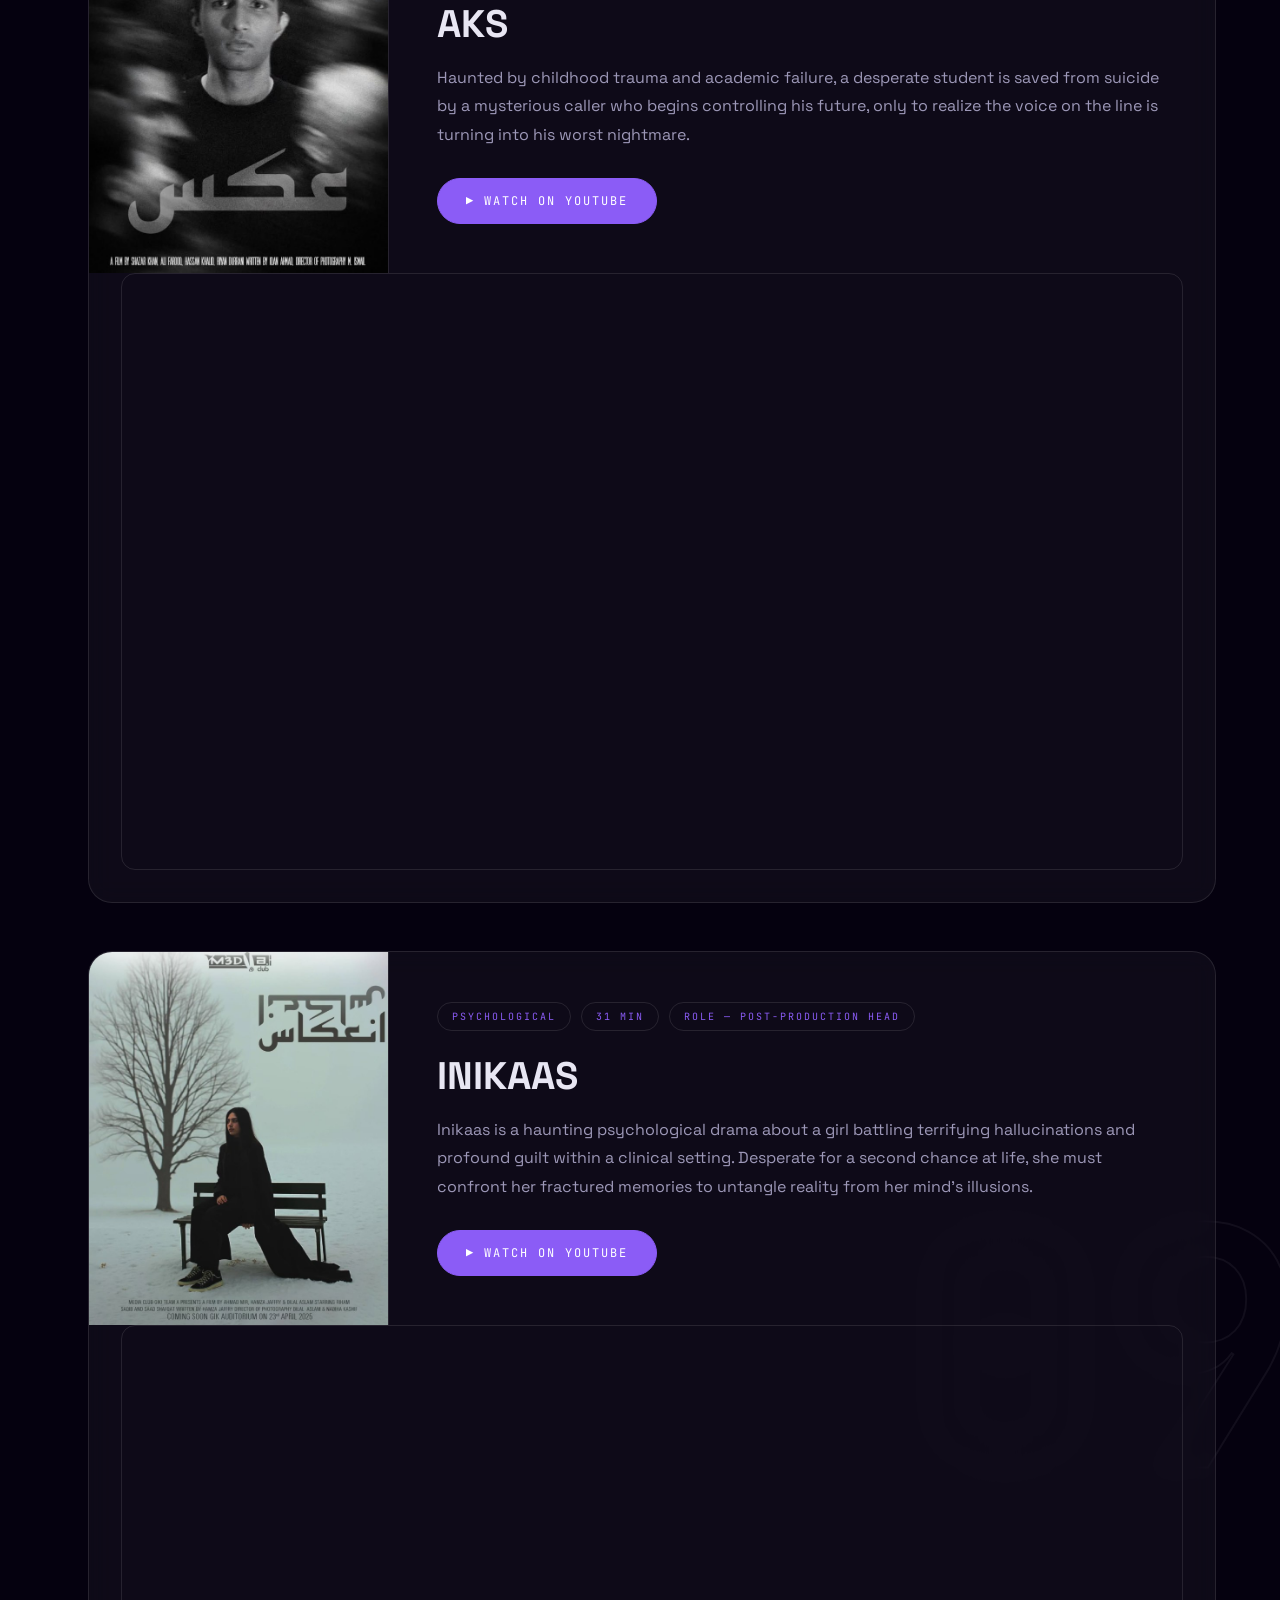
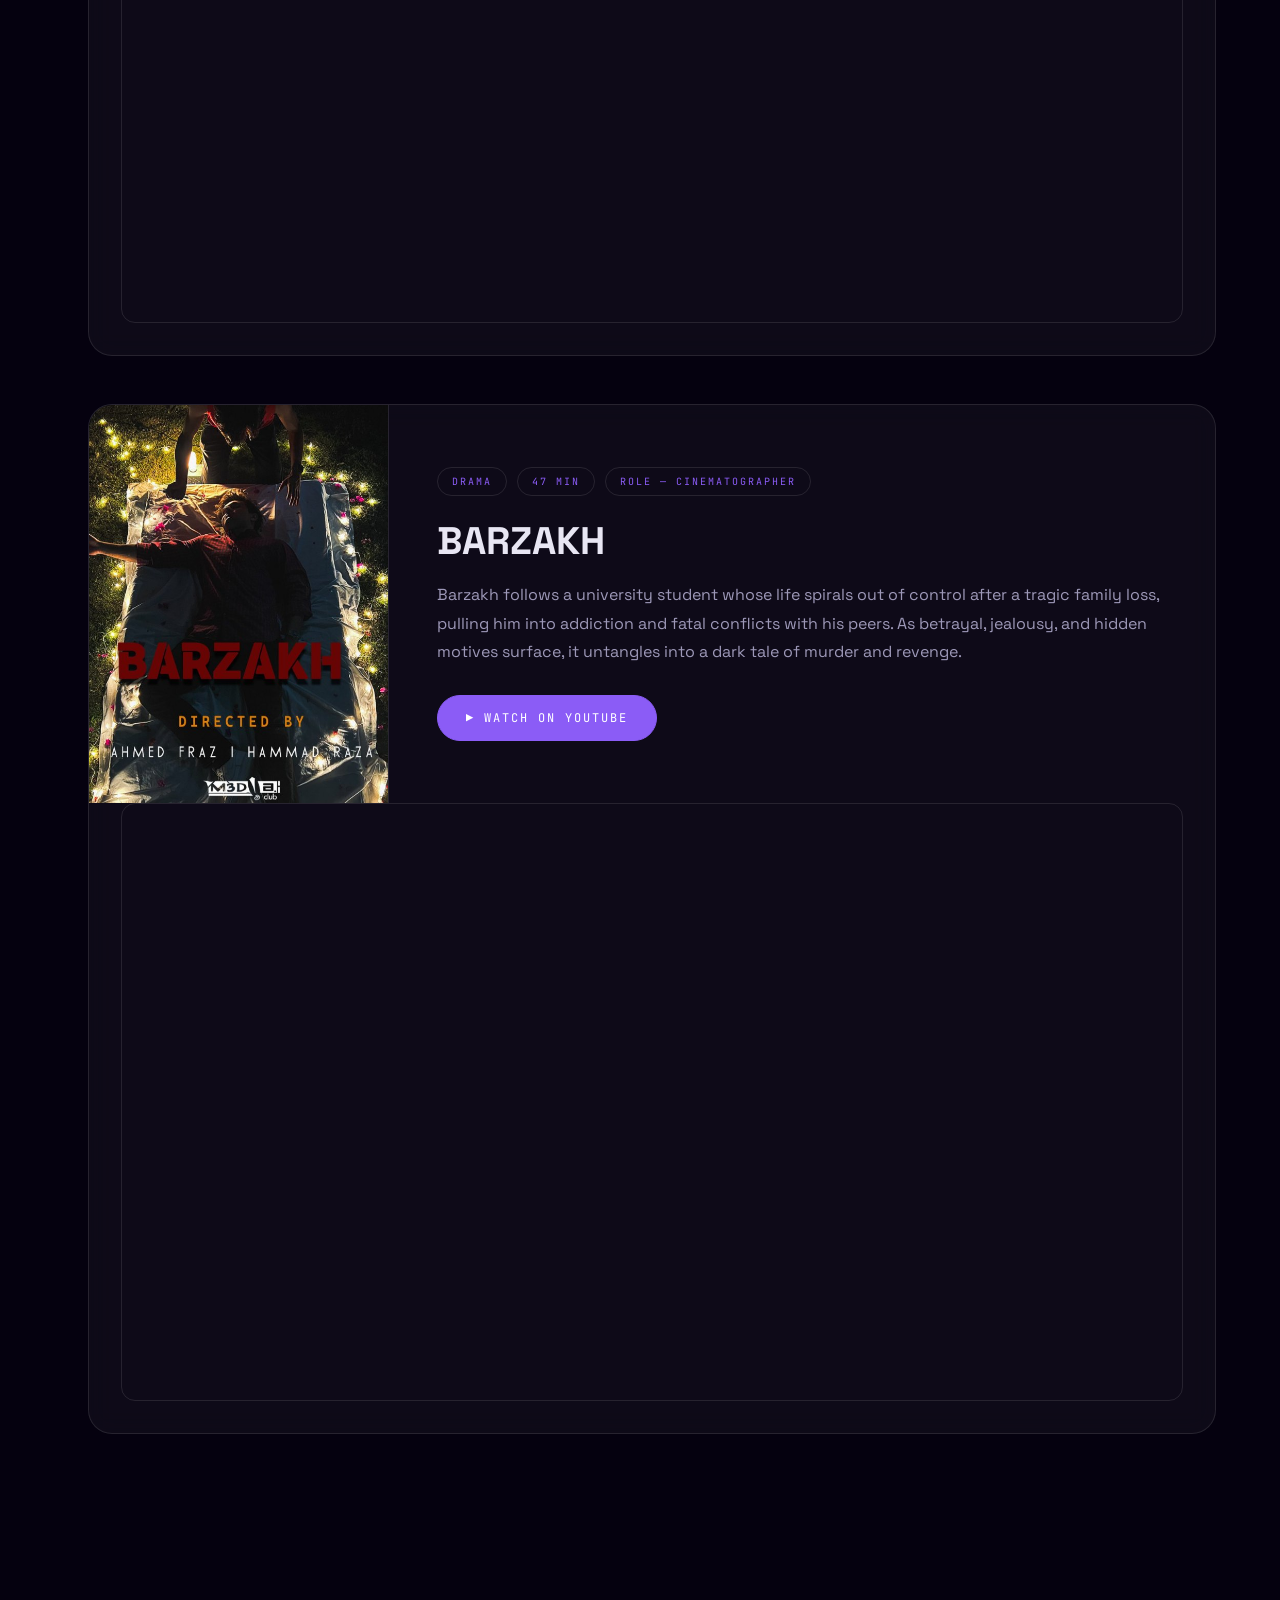
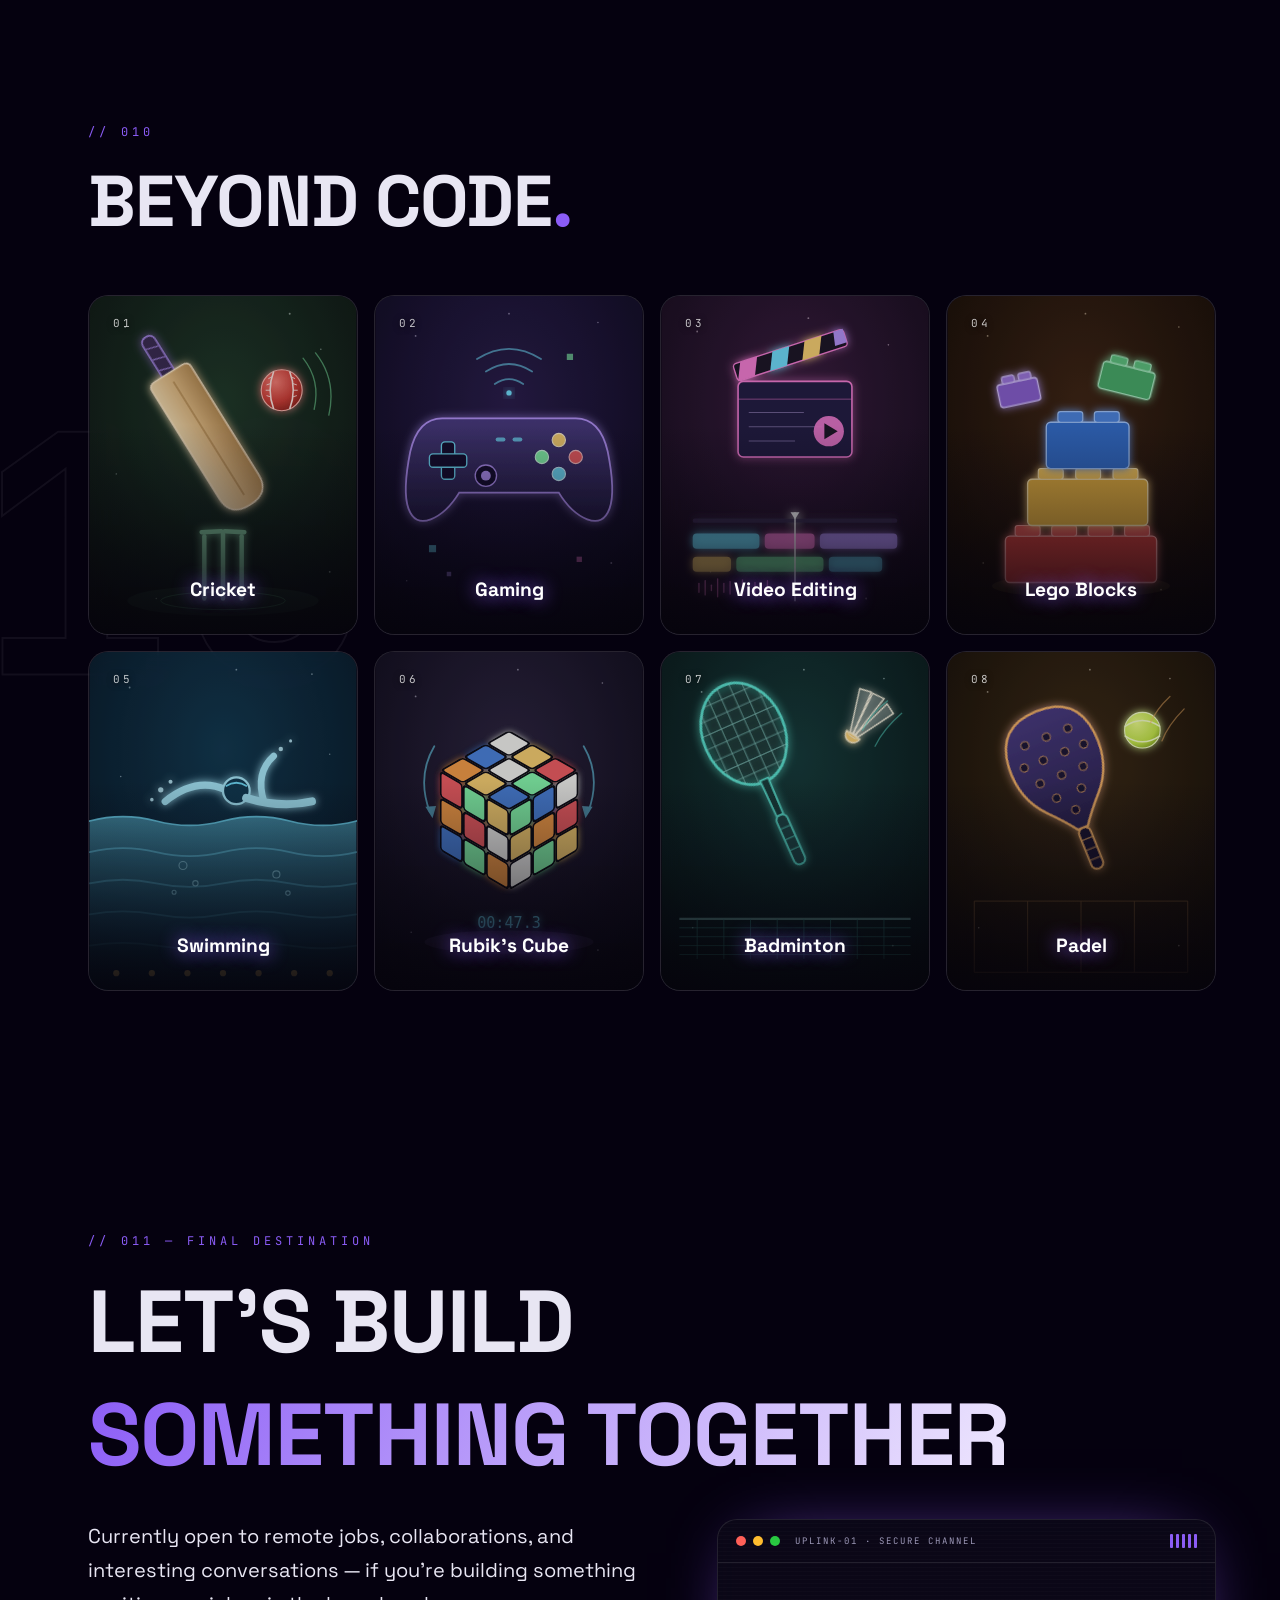
==== commit 727afb1f: "cert added" ====
--- a/index.html
+++ b/index.html
@@ -717,7 +717,7 @@
              drop the file into assets/ with the matching name. -->
         <div class="exp-timeline">
           <div class="reveal exp-item hoverable">
-            <div class="exp-when mono">JUL 2026 —<br />PRESENT</div>
+            <div class="exp-when mono">JUL 2026 —<br />AUG 2026</div>
             <span class="exp-node"></span>
             <div class="exp-body">
               <div class="exp-title-row">
@@ -726,10 +726,11 @@
               </div>
               <p class="exp-role">Full-Stack Intern</p>
               <p class="exp-desc">Bridging client-side aesthetics with robust server-side logic to develop clean, efficient, and user-centric digital solutions.</p>
+              <a href="assets/cert-enums.jpg" target="_blank" rel="noopener" class="exp-cert-link mono hoverable">VIEW CERTIFICATE ↗</a>
             </div>
           </div>
           <div class="reveal exp-item hoverable">
-            <div class="exp-when mono">JUL 2026 —<br />PRESENT</div>
+            <div class="exp-when mono">JUL 2026 —<br />SEP 2026</div>
             <span class="exp-node"></span>
             <div class="exp-body">
               <div class="exp-title-row">
@@ -738,6 +739,20 @@
               </div>
               <p class="exp-role">Machine Learning Intern</p>
               <p class="exp-desc">Bridging the gap between data science and production environments by building scalable ML pipelines and implementing efficient algorithms.</p>
+              <a href="assets/cert-flyrank.jpg" target="_blank" rel="noopener" class="exp-cert-link mono hoverable">VIEW CERTIFICATE ↗</a>
+            </div>
+          </div>
+          <div class="reveal exp-item hoverable">
+            <div class="exp-when mono">JUL 2026 —<br />AUG 2026</div>
+            <span class="exp-node"></span>
+            <div class="exp-body">
+              <div class="exp-title-row">
+                <h3>Decode Labs</h3>
+                <span class="exp-mode mono">REMOTE</span>
+              </div>
+              <p class="exp-role">Generative AI Intern</p>
+              <p class="exp-desc">Turning generative models into dependable tools — engineering prompts, wiring LLM and image-generation APIs into real-world projects, and hardening their output for consistency and quality.</p>
+              <a href="assets/cert-decodelabs.jpg" target="_blank" rel="noopener" class="exp-cert-link mono hoverable">VIEW CERTIFICATE ↗</a>
             </div>
           </div>
           <div class="reveal exp-item hoverable">
@@ -763,6 +778,7 @@
               </div>
               <p class="exp-role">Vice President</p>
               <p class="exp-desc">Joined in my very first days at GIKI purely out of a passion for video editing — the society went on to teach me everything I know about production. Today I serve as its Vice President, leading the same teams and productions that shaped me.</p>
+              <a href="assets/cert-media-club-vp.jpg" target="_blank" rel="noopener" class="exp-cert-link mono hoverable">VIEW CERTIFICATE ↗</a>
             </div>
           </div>
         </div>
@@ -806,11 +822,7 @@
               </div>
             </div>
           </div>
-            <!-- No scan for this one yet, so it stays a flat card: no back
-                 face, no flip on hover or tap, and no lightbox. Drop the
-                 certificate image into a .cert-back div and remove
-                 "cert-flat" to turn the reveal back on. -->
-            <div class="cert-card cert-flat">
+            <div class="cert-card hoverable">
               <div class="cert-inner">
                 <div class="cert-front">
                   <span class="cert-seal mono" aria-hidden="true">✓</span>
@@ -819,6 +831,10 @@
                 <p class="cert-issuer">Media Club, GIKI</p>
                 <span class="cert-date mono">MAY 2026</span>
                 <p class="cert-desc">Spearheading internal operations and cross-functional team coordination to execute high-impact media campaigns and large-scale campus productions.</p>
+                <span class="cert-flip-hint mono">HOVER TO REVEAL ⟲</span>
+              </div>
+              <div class="cert-back">
+                <img src="assets/cert-media-club-vp.jpg" alt="Media Club GIKI Vice President (Internal) certificate" />
               </div>
             </div>
           </div>
